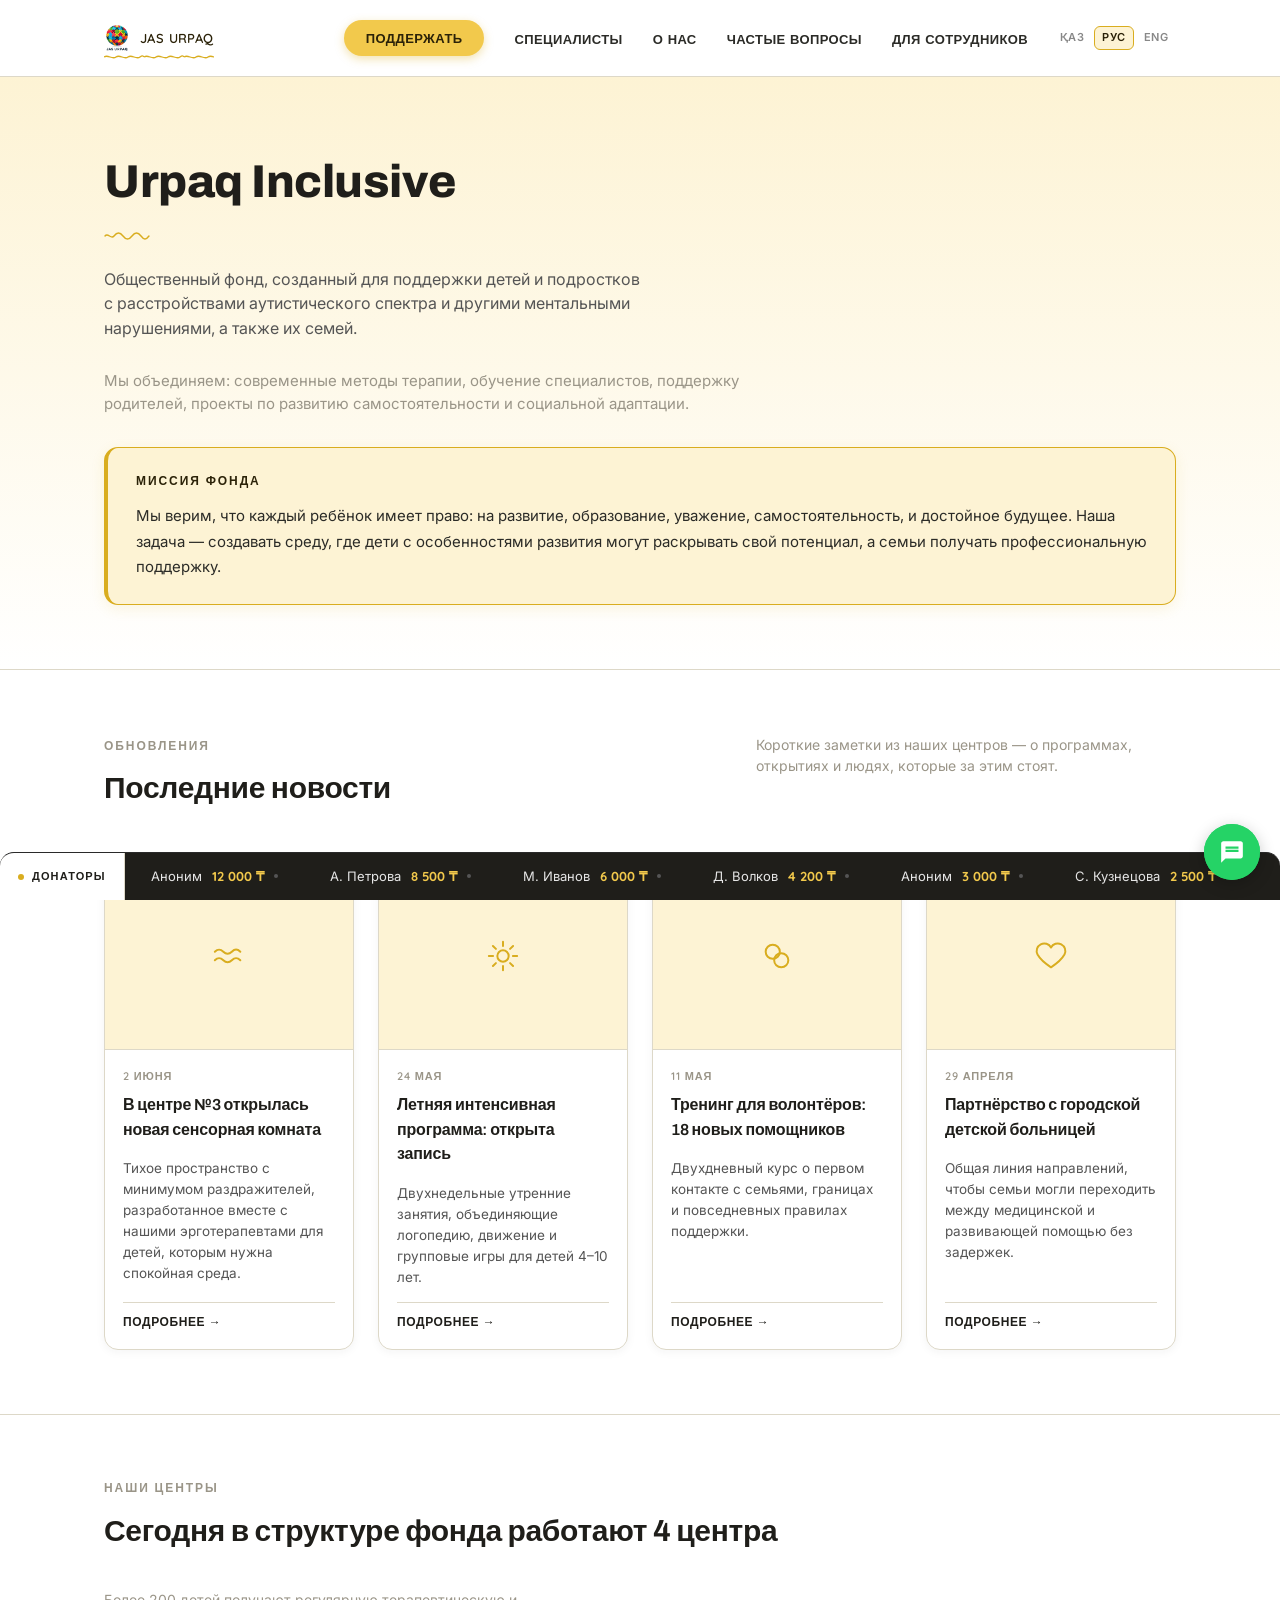
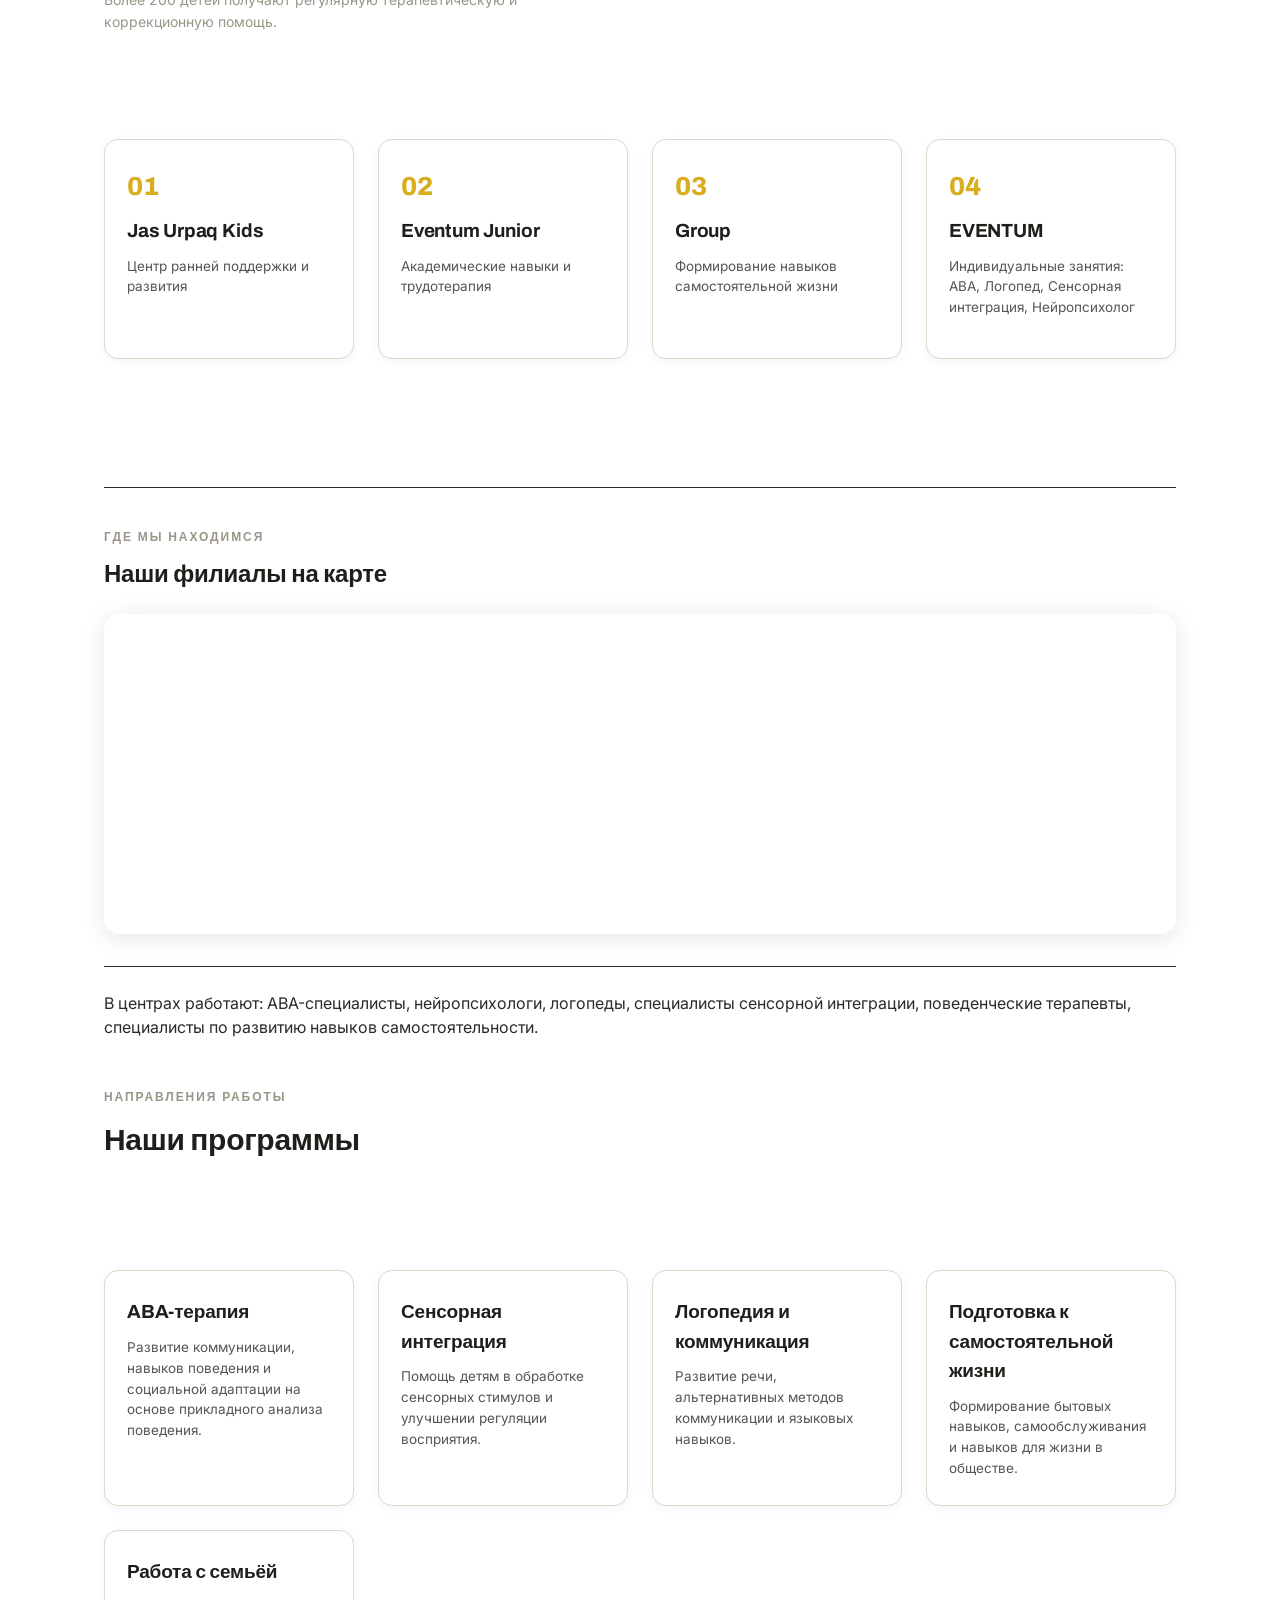
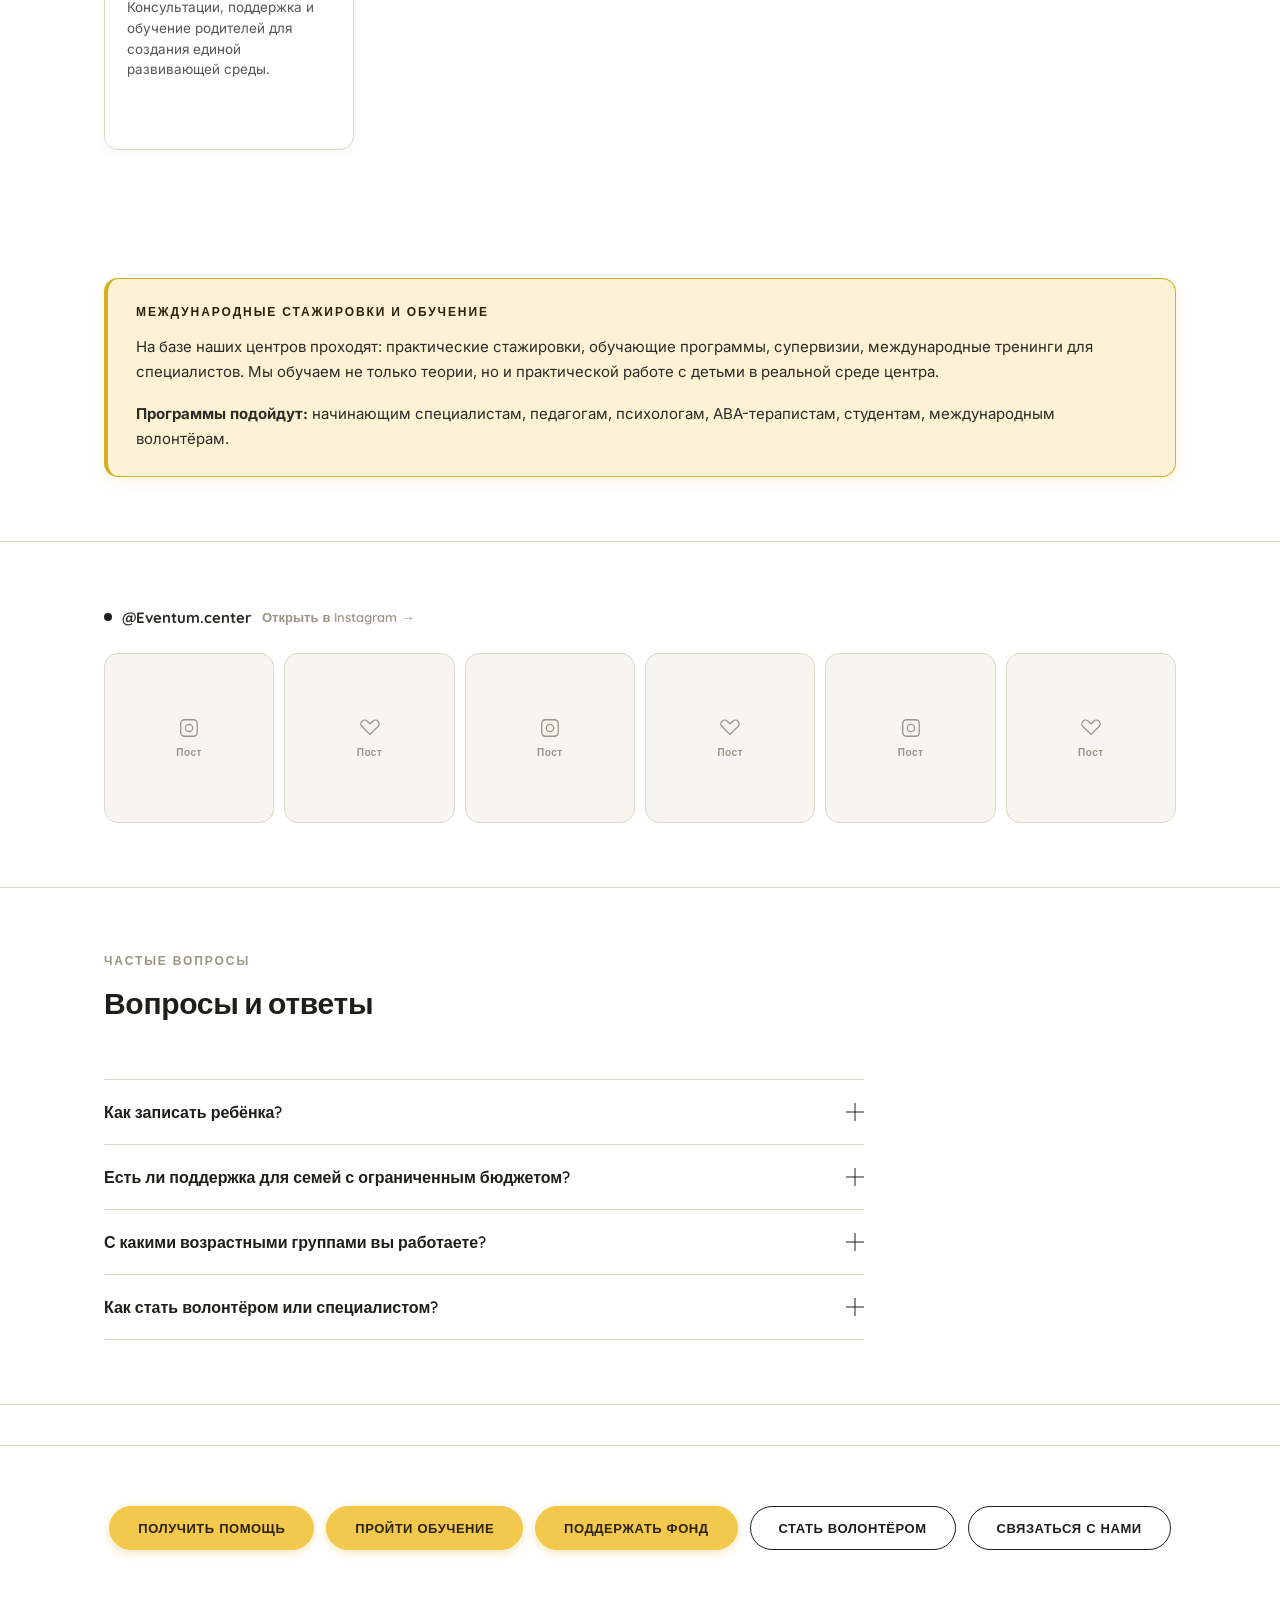
==== index.html @ abca11f2 "Added entering in employee part" ====
<!DOCTYPE html>
<html lang="ru">
<head>
    <meta charset="UTF-8">
    <meta name="viewport" content="width=device-width, initial-scale=1.0, viewport-fit=cover">
    <title>Центр «Jas Urpaq» — развитие и поддержка детей</title>
    <link rel="stylesheet" href="index.css">
    <style>
        /* ── КАРТА ФИЛИАЛОВ ── */
        .map-section {
            margin-top: 3rem;
            padding-top: 2.5rem;
            border-top: 1px solid currentColor;
        }
        .map-section-head {
            margin-bottom: 1.25rem;
        }
        .map-section-head h2 {
            margin-top: .25rem;
            margin-bottom: 0;
        }
        .map-wrapper {
            border-radius: 16px;
            overflow: hidden;
            box-shadow: 0 4px 24px rgba(0,0,0,.10);
            min-height: 320px;
            /* Карта сама занимает 100% ширины, задаём только контейнер */
        }
        .map-wrapper > script + * ,
        .map-wrapper iframe,
        .map-wrapper > div {
            display: block;
            width: 100% !important;
            border-radius: 16px;
        }
        @media (max-width: 600px) {
            .map-wrapper { border-radius: 10px; min-height: 260px; }
        }

        /* ── ПЛАВАЮЩАЯ КНОПКА СВЯЗИ (FAB) ── */
        .fab-wrap {
            position: fixed;
            right: 20px;
            bottom: calc(20px + env(safe-area-inset-bottom, 0px));
            z-index: 9999;
            display: flex;
            flex-direction: column;
            align-items: flex-end;
            gap: 10px;
        }
        @keyframes drop-bounce-in {
            0%   { transform: translateY(-110vh) scaleY(1.18) scaleX(0.88); animation-timing-function: cubic-bezier(.55,0,.7,.45); }
            50%  { transform: translateY(0)      scaleY(0.60) scaleX(1.40); animation-timing-function: cubic-bezier(.2,0,.4,1); }
            65%  { transform: translateY(-18%)   scaleY(1.12) scaleX(0.93); animation-timing-function: cubic-bezier(.55,0,.7,.45); }
            80%  { transform: translateY(0)      scaleY(0.90) scaleX(1.06); animation-timing-function: cubic-bezier(.2,0,.4,1); }
            90%  { transform: translateY(-6%)    scaleY(1.04) scaleX(0.98); animation-timing-function: cubic-bezier(.4,0,.6,1); }
            97%  { transform: translateY(0)      scaleY(0.98) scaleX(1.01); }
            100% { transform: translateY(0)      scaleY(1)    scaleX(1); }
        }
        @keyframes fab-idle {
            0%   { transform: scale(1) rotate(0deg); }
            70%  { transform: scale(1) rotate(0deg); }
            75%  { transform: scale(1.13) rotate(-8deg); }
            80%  { transform: scale(1.13) rotate(8deg); }
            85%  { transform: scale(1.13) rotate(-5deg); }
            90%  { transform: scale(1.13) rotate(5deg); }
            95%  { transform: scale(1.06) rotate(0deg); }
            100% { transform: scale(1) rotate(0deg); }
        }
        @keyframes fab-ping {
            0%   { transform: scale(1); opacity: .5; }
            100% { transform: scale(2.2); opacity: 0; }
        }
        .fab-main {
            position: relative;
            width: 56px;
            height: 56px;
            border-radius: 50%;
            background: #25D366;
            color: #fff;
            border: none;
            cursor: pointer;
            display: flex;
            align-items: center;
            justify-content: center;
            box-shadow: 0 4px 16px rgba(0,0,0,.22);
            transition: background .2s;
            flex-shrink: 0;
            transform-origin: bottom center;
            animation: drop-bounce-in 0.75s cubic-bezier(.55,0,.7,.45) both,
                       fab-idle 4s ease-in-out 7s infinite;
        }
        .fab-ping {
            position: absolute;
            inset: 0;
            border-radius: 50%;
            background: #25D366;
            animation: fab-ping 2s ease-out 3s infinite;
            pointer-events: none;
            z-index: -1;
        }
        .fab-wrap.is-open .fab-ping { animation: none; opacity: 0; }
        .fab-wrap.is-open .fab-main { animation: none; background: #555; }
        .fab-main:hover { background: #1ebe5b; animation: none; transform: scale(1.07); }
        .fab-main:active { transform: scale(.95); }
        .fab-main svg { width: 26px; height: 26px; transition: opacity .15s, transform .15s; }
        .fab-icon-close { display: none; }
        .fab-wrap.is-open .fab-icon-chat  { display: none; }
        .fab-wrap.is-open .fab-icon-close { display: block; }

        .fab-menu {
            display: flex;
            flex-direction: column;
            align-items: flex-end;
            gap: 8px;
            opacity: 0;
            pointer-events: none;
            transform: translateY(12px);
            transition: opacity .2s, transform .2s;
        }
        .fab-wrap.is-open .fab-menu {
            opacity: 1;
            pointer-events: auto;
            transform: translateY(0);
        }
        .fab-option {
            display: flex;
            align-items: center;
            gap: 10px;
            padding: 0 16px 0 12px;
            height: 44px;
            border-radius: 22px;
            text-decoration: none;
            font-size: .875rem;
            font-weight: 600;
            color: #fff;
            box-shadow: 0 3px 12px rgba(0,0,0,.18);
            transition: opacity .15s, transform .15s;
            white-space: nowrap;
        }
        .fab-option:hover { opacity: .9; transform: scale(1.04); }
        .fab-option svg { width: 20px; height: 20px; flex-shrink: 0; }
        .fab-whatsapp { background: #25D366; }
        .fab-call     { background: #3a7bd5; }

        @media (max-width: 400px) {
            .fab-wrap { right: 14px; }
            .fab-option span { display: none; }
            .fab-option { padding: 0 12px; border-radius: 50%; width: 44px; justify-content: center; }
        }
    </style>
</head>
<body>
    <header class="header">
        <nav class="wrap">
            <a href="./index.html" class="brand"><img class="brand-logo" src="./logo.jpg" alt="Логотип фонда Jas Urpaq" width="26" height="26">Jas Urpaq</a>
            <div class="lang-switch"></div>
            <button class="burger-btn" id="burger-btn" aria-label="Меню" aria-expanded="false" aria-controls="nav-mobile">
                <span></span>
                <span></span>
                <span></span>
            </button>
            <ul>
                <li><button class="nav-link btn-donate" onclick="Donate()" data-i18n="nav_support">Поддержать</button></li>
                <li><a href="./specialists.html" data-i18n="nav_specialists">Специалисты</a></li>
                <li><a href="./about_us.html" data-i18n="nav_about">О нас</a></li>
                <li><a href="#faq" data-i18n="nav_faq" data-scroll-target="faq">Вопросы</a></li>
                <li><a href="employee_part/enter.html" data-i18n="nav_employees">Для сотрудников</a></li>
            </ul>
        </nav>
    </header>
    <nav class="nav-mobile" id="nav-mobile" aria-label="Мобильное меню">
        <ul>
            <li><a href="./specialists.html" data-i18n="nav_specialists">Специалисты</a></li>
            <li><a href="./about_us.html" data-i18n="nav_about">О нас</a></li>
            <li><a class="nav-mobile-soft" href="#faq" data-i18n="nav_faq" data-scroll-target="faq">Вопросы</a></li>
            <li><a href="employee_part/enter.html" data-i18n="nav_employees">Для сотрудников</a></li>
        </ul>
        <div class="mobile-donate-wrap">
            <button class="btn-donate-mobile" onclick="Donate()" data-i18n="nav_support">Поддержать фонд</button>
        </div>
    </nav>

    <main class="main">

        <section class="hero">
            <div class="wrap">
                <h1>Urpaq Inclusive</h1>
                <svg class="squiggle" viewBox="0 0 56 10" fill="none" xmlns="http://www.w3.org/2000/svg"><path d="M1 5c3-4 6 4 9 0s6-4 9 0 6 4 9 0 6-4 9 0 5 4 8 0" stroke="currentColor" stroke-width="1.4" stroke-linecap="round"/></svg>
                <p class="lead" data-i18n="hero_lead">Общественный фонд, созданный для поддержки детей и подростков с расстройствами аутистического спектра и другими ментальными нарушениями, а также их семей.</p>
                <p class="hero-sub" data-i18n="hero_sub">Мы объединяем: современные методы терапии, обучение специалистов, поддержку родителей, проекты по развитию самостоятельности и социальной адаптации.</p>
                <div class="mission-block">
                    <span class="eyebrow" data-i18n="mission_eyebrow">Миссия фонда</span>
                    <p data-i18n="mission_text">Мы верим, что каждый ребёнок имеет право: на развитие, образование, уважение, самостоятельность, и достойное будущее. Наша задача — создавать среду, где дети с особенностями развития могут раскрывать свой потенциал, а семьи получать профессиональную поддержку.</p>
                </div>
            </div>
        </section>

        <section class="section">
            <div class="wrap">
                <div class="section-head">
                    <div>
                        <span class="eyebrow" data-i18n="news_eyebrow">Обновления</span>
                        <h2 data-i18n="news_title">Последние новости</h2>
                    </div>
                    <p class="section-sub" data-i18n="news_sub">Короткие заметки из наших центров — о программах, открытиях и людях, которые за этим стоят.</p>
                </div>

                <div class="gallery gallery-grid">
                    <article class="news-card">
                        <div class="news-thumb"><svg viewBox="0 0 24 24" xmlns="http://www.w3.org/2000/svg"><path d="M2 9c2-2 4-2 6 0s4 2 6 0 4-2 6 0"/><path d="M2 15c2-2 4-2 6 0s4 2 6 0 4-2 6 0"/></svg></div>
                        <div class="news-body">
                            <span class="news-date" data-i18n="news1_date">2 июня</span>
                            <h3 data-i18n="news1_title">В центре №3 открылась новая сенсорная комната</h3>
                            <p data-i18n="news1_text">Тихое пространство с минимумом раздражителей, разработанное вместе с нашими эрготерапевтами для детей, которым нужна спокойная среда.</p>
                            <a class="news-link" href="#" data-i18n="news1_link">Подробнее →</a>
                        </div>
                    </article>

                    <article class="news-card">
                        <div class="news-thumb"><svg viewBox="0 0 24 24" xmlns="http://www.w3.org/2000/svg"><circle cx="12" cy="12" r="4"/><path d="M12 2v3M12 19v3M2 12h3M19 12h3M4.9 4.9l2.1 2.1M17 17l2.1 2.1M4.9 19.1L7 17M17 7l2.1-2.1"/></svg></div>
                        <div class="news-body">
                            <span class="news-date" data-i18n="news2_date">24 мая</span>
                            <h3 data-i18n="news2_title">Летняя интенсивная программа: открыта запись</h3>
                            <p data-i18n="news2_text">Двухнедельные утренние занятия, объединяющие логопедию, движение и групповые игры для детей 4–10 лет.</p>
                            <a class="news-link" href="#" data-i18n="news2_link">Подробнее →</a>
                        </div>
                    </article>

                    <article class="news-card">
                        <div class="news-thumb"><svg viewBox="0 0 24 24" xmlns="http://www.w3.org/2000/svg"><circle cx="9" cy="9" r="5"/><circle cx="15" cy="15" r="5"/></svg></div>
                        <div class="news-body">
                            <span class="news-date" data-i18n="news3_date">11 мая</span>
                            <h3 data-i18n="news3_title">Тренинг для волонтёров: 18 новых помощников</h3>
                            <p data-i18n="news3_text">Двухдневный курс о первом контакте с семьями, границах и повседневных правилах поддержки.</p>
                            <a class="news-link" href="#" data-i18n="news3_link">Подробнее →</a>
                        </div>
                    </article>

                    <article class="news-card">
                        <div class="news-thumb"><svg viewBox="0 0 24 24" xmlns="http://www.w3.org/2000/svg"><path d="M12 20s-7-4.5-9.5-9A5 5 0 0 1 12 6a5 5 0 0 1 9.5 5c-2.5 4.5-9.5 9-9.5 9z"/></svg></div>
                        <div class="news-body">
                            <span class="news-date" data-i18n="news4_date">29 апреля</span>
                            <h3 data-i18n="news4_title">Партнёрство с городской детской больницей</h3>
                            <p data-i18n="news4_text">Общая линия направлений, чтобы семьи могли переходить между медицинской и развивающей помощью без задержек.</p>
                            <a class="news-link" href="#" data-i18n="news4_link">Подробнее →</a>
                        </div>
                    </article>
                </div>
            </div>
        </section>

        <section class="section">
            <div class="wrap">
                <div class="section-head">
                    <div>
                        <span class="eyebrow" data-i18n="centres_eyebrow">Наши центры</span>
                        <h2 data-i18n="centres_title">Сегодня в структуре фонда работают 4 центра</h2>
                    </div>
                    <p class="section-sub" data-i18n="centres_sub">Более 200 детей получают регулярную терапевтическую и коррекционную помощь.</p>
                </div>

                <div class="groups-grid">
                    <article class="group-card">
                        <span class="eyebrow group-num">01</span>
                        <h3 data-i18n="c1_name">Jas Urpaq Kids</h3>
                        <p data-i18n="c1_desc">Центр ранней поддержки и развития</p>
                    </article>
                    <article class="group-card">
                        <span class="eyebrow group-num">02</span>
                        <h3 data-i18n="c2_name">Eventum Junior</h3>
                        <p data-i18n="c2_desc">Академические навыки и трудотерапия</p>
                    </article>
                    <article class="group-card">
                        <span class="eyebrow group-num">03</span>
                        <h3 data-i18n="c3_name">Group</h3>
                        <p data-i18n="c3_desc">Формирование навыков самостоятельной жизни</p>
                    </article>
                    <article class="group-card">
                        <span class="eyebrow group-num">04</span>
                        <h3 data-i18n="c4_name">EVENTUM</h3>
                        <p data-i18n="c4_desc">Индивидуальные занятия: АВА, Логопед, Сенсорная интеграция, Нейропсихолог</p>
                    </article>
                </div>

                <!-- КАРТА ФИЛИАЛОВ -->
                <div class="map-section">
                    <div class="map-section-head">
                        <span class="eyebrow" data-i18n="map_eyebrow">Где мы находимся</span>
                        <h2 data-i18n="map_title">Наши филиалы на карте</h2>
                    </div>
                    <div class="map-wrapper">
                        <script type="text/javascript" charset="utf-8" async src="https://api-maps.yandex.ru/services/constructor/1.0/js/?um=constructor%3A99e59f7ac544d07eee7694601a9f00a2c940a2b21b51f2d0929a64c4ccd80f75&amp;width=100%25&amp;height=512&amp;lang=ru_RU&amp;scroll=true"></script>
                    </div>
                </div>

                <p style="margin-top:2rem;border-top:1px solid currentColor;padding-top:1.5rem;" data-i18n="staff_text">В центрах работают: ABA-специалисты, нейропсихологи, логопеды, специалисты сенсорной интеграции, поведенческие терапевты, специалисты по развитию навыков самостоятельности.</p>

                <div class="section-head" style="margin-top:3rem;">
                    <div>
                        <span class="eyebrow" data-i18n="prog_eyebrow">Направления работы</span>
                        <h2 data-i18n="prog_title">Наши программы</h2>
                    </div>
                </div>

                <div class="groups-grid" style="grid-template-columns:repeat(auto-fill,minmax(200px,1fr));">
                    <article class="group-card">
                        <h3 data-i18n="p1_name">ABA-терапия</h3>
                        <p data-i18n="p1_desc">Развитие коммуникации, навыков поведения и социальной адаптации на основе прикладного анализа поведения.</p>
                    </article>
                    <article class="group-card">
                        <h3 data-i18n="p2_name">Сенсорная интеграция</h3>
                        <p data-i18n="p2_desc">Помощь детям в обработке сенсорных стимулов и улучшении регуляции восприятия.</p>
                    </article>
                    <article class="group-card">
                        <h3 data-i18n="p3_name">Логопедия и коммуникация</h3>
                        <p data-i18n="p3_desc">Развитие речи, альтернативных методов коммуникации и языковых навыков.</p>
                    </article>
                    <article class="group-card">
                        <h3 data-i18n="p4_name">Подготовка к самостоятельной жизни</h3>
                        <p data-i18n="p4_desc">Формирование бытовых навыков, самообслуживания и навыков для жизни в обществе.</p>
                    </article>
                    <article class="group-card">
                        <h3 data-i18n="p5_name">Работа с семьёй</h3>
                        <p data-i18n="p5_desc">Консультации, поддержка и обучение родителей для создания единой развивающей среды.</p>
                    </article>
                </div>

                <div class="mission-block" style="margin-top:3rem;">
                    <span class="eyebrow" data-i18n="intern_eyebrow">Международные стажировки и обучение</span>
                    <p data-i18n="intern_text">На базе наших центров проходят: практические стажировки, обучающие программы, супервизии, международные тренинги для специалистов. Мы обучаем не только теории, но и практической работе с детьми в реальной среде центра.</p>
                    <p style="margin-top:1rem;"><strong data-i18n="intern_who_label">Программы подойдут:</strong> <span data-i18n="intern_who_list">начинающим специалистам, педагогам, психологам, ABA-терапистам, студентам, международным волонтёрам.</span></p>
                </div>
            </div>
        </section>

        <section class="instagram-feed-wrap">
            <div class="wrap">
                <div class="instagram-handle">
                    <span class="dot"></span>
                    <strong>@Eventum.center</strong>
                    <a href="#" target="_blank" rel="noopener" data-i18n="insta_open">Открыть в Instagram →</a>
                </div>

                <div class="instagram-feed">
                    <div class="insta-post">
                        <svg viewBox="0 0 24 24"><rect x="3" y="3" width="18" height="18" rx="4"/><circle cx="12" cy="12" r="4"/></svg>
                        <span data-i18n="insta_post">Пост</span>
                    </div>
                    <div class="insta-post">
                        <svg viewBox="0 0 24 24"><path d="M20.8 4.6c-1.6-1.6-4.2-1.6-5.8 0L12 7.6 9 4.6c-1.6-1.6-4.2-1.6-5.8 0-1.6 1.6-1.6 4.2 0 5.8L12 19l8.8-8.6c1.6-1.6 1.6-4.2 0-5.8z"/></svg>
                        <span data-i18n="insta_post">Пост</span>
                    </div>
                    <div class="insta-post">
                        <svg viewBox="0 0 24 24"><rect x="3" y="3" width="18" height="18" rx="4"/><circle cx="12" cy="12" r="4"/></svg>
                        <span data-i18n="insta_post">Пост</span>
                    </div>
                    <div class="insta-post">
                        <svg viewBox="0 0 24 24"><path d="M20.8 4.6c-1.6-1.6-4.2-1.6-5.8 0L12 7.6 9 4.6c-1.6-1.6-4.2-1.6-5.8 0-1.6 1.6-1.6 4.2 0 5.8L12 19l8.8-8.6c1.6-1.6 1.6-4.2 0-5.8z"/></svg>
                        <span data-i18n="insta_post">Пост</span>
                    </div>
                    <div class="insta-post">
                        <svg viewBox="0 0 24 24"><rect x="3" y="3" width="18" height="18" rx="4"/><circle cx="12" cy="12" r="4"/></svg>
                        <span data-i18n="insta_post">Пост</span>
                    </div>
                    <div class="insta-post">
                        <svg viewBox="0 0 24 24"><path d="M20.8 4.6c-1.6-1.6-4.2-1.6-5.8 0L12 7.6 9 4.6c-1.6-1.6-4.2-1.6-5.8 0-1.6 1.6-1.6 4.2 0 5.8L12 19l8.8-8.6c1.6-1.6 1.6-4.2 0-5.8z"/></svg>
                        <span data-i18n="insta_post">Пост</span>
                    </div>
                </div>
            </div>
        </section>

        <section id="faq" class="faq-section">
            <div class="wrap">
                <div class="section-head">
                    <div>
                        <span class="eyebrow" data-i18n="faq_eyebrow">Частые вопросы</span>
                        <h2 data-i18n="faq_title">Вопросы и ответы</h2>
                    </div>
                </div>

                <div class="faq-list">
                    <div class="faq-item">
                        <button class="faq-question" aria-expanded="false">
                            <span data-i18n="faq1_q">Как записать ребёнка?</span>
                            <span class="icon"></span>
                        </button>
                        <div class="faq-answer">
                            <div class="faq-answer-inner" data-i18n="faq1_a">
                                Позвоните или приходите в любой из 4 центров на короткую вводную встречу. Специалист поговорит с вами о ребёнке и предложит первую программу — диагноз или направление врача для этого не требуются.
                            </div>
                        </div>
                    </div>

                    <div class="faq-item">
                        <button class="faq-question" aria-expanded="false">
                            <span data-i18n="faq2_q">Есть ли поддержка для семей с ограниченным бюджетом?</span>
                            <span class="icon"></span>
                        </button>
                        <div class="faq-answer">
                            <div class="faq-answer-inner" data-i18n="faq2_a">
                                Да. Часть каждого пожертвования направляется в фонд стипендий, который полностью или частично покрывает занятия для нуждающихся семей. Уточните условия у координатора центра.
                            </div>
                        </div>
                    </div>

                    <div class="faq-item">
                        <button class="faq-question" aria-expanded="false">
                            <span data-i18n="faq3_q">С какими возрастными группами вы работаете?</span>
                            <span class="icon"></span>
                        </button>
                        <div class="faq-answer">
                            <div class="faq-answer-inner" data-i18n="faq3_a">
                                Наши программы разделены на четыре группы — Kids, Junior, Jas Urpaq Group и Eventum — от раннего детства до подросткового возраста, плюс выездные мероприятия для всех возрастов. Подробнее — на странице «О нас».
                            </div>
                        </div>
                    </div>

                    <div class="faq-item">
                        <button class="faq-question" aria-expanded="false">
                            <span data-i18n="faq4_q">Как стать волонтёром или специалистом?</span>
                            <span class="icon"></span>
                        </button>
                        <div class="faq-answer">
                            <div class="faq-answer-inner" data-i18n="faq4_a">
                                Мы регулярно набираем волонтёров и круглый год ищем лицензированных специалистов. Обратитесь в любой центр, а действующие сотрудники могут войти на странице «Для сотрудников».
                            </div>
                        </div>
                    </div>
                </div>
            </div>
        </section>

    </main>

    <footer class="footer">
        <div class="wrap" style="display:flex;flex-wrap:wrap;gap:.75rem;justify-content:center;padding-block:2rem;">
            <button class="btn btn-solid" onclick="openPopup('popup-help')" data-i18n="footer_help">Получить помощь</button>
            <button class="btn btn-solid" onclick="openPopup('popup-training')" data-i18n="footer_training">Пройти обучение</button>
            <button class="btn btn-solid" onclick="Donate()" data-i18n="footer_donate">Поддержать фонд</button>
            <button class="btn" onclick="alert(t('volunteer_alert'))" data-i18n="footer_volunteer">Стать волонтёром</button>
            <button class="btn" onclick="alert(t('contact_alert'))" data-i18n="footer_contact">Связаться с нами</button>
        </div>
    </footer>

    <!-- Модал доната -->
    <div id="popup" class="modal">
        <div class="modal-overlay" onclick="closeDonate()"></div>
        <div class="modal-panel">
            <button class="modal-close" onclick="closeDonate()" aria-label="Закрыть">×</button>
            <h2 data-i18n="modal_donate_title">Поддержать центр «Jas Urpaq»</h2>
            <p class="modal-sub" data-i18n="modal_donate_sub">Выберите, на что пойдёт ваше пожертвование, и укажите данные карты ниже.</p>

            <span class="modal-section-label" data-i18n="modal_donate_want">Я хочу поддержать</span>
            <div class="reason-list">
                <label class="reason-option">
                    <input type="radio" name="reason" value="general" checked>
                    <span data-i18n="donate_r_general">Общий фонд</span>
                </label>
                <label class="reason-option">
                    <input type="radio" name="reason" value="sensory">
                    <span data-i18n="donate_r_sensory">Оборудование сенсорной комнаты</span>
                </label>
                <label class="reason-option">
                    <input type="radio" name="reason" value="scholarship">
                    <span data-i18n="donate_r_scholar">Стипендия для нуждающихся семей</span>
                </label>
                <label class="reason-option">
                    <input type="radio" name="reason" value="training">
                    <span data-i18n="donate_r_training">Программа обучения специалистов</span>
                </label>
            </div>

            <span class="modal-section-label" data-i18n="modal_pay_label">Данные платежа</span>
            <form class="card-form" id="donate-form" onsubmit="submitDonation(event)">
                <div class="field">
                    <label for="card-number" data-i18n="card_number_lbl">Номер карты</label>
                    <input type="text" id="card-number" inputmode="numeric" placeholder="0000 0000 0000 0000" maxlength="19" required>
                </div>
                <div class="field-row">
                    <div class="field">
                        <label for="card-expiry" data-i18n="card_expiry_lbl">Срок действия (MM/YY)</label>
                        <input type="text" id="card-expiry" placeholder="MM/YY" maxlength="5" required>
                    </div>
                    <div class="field">
                        <label for="card-cvv" data-i18n="card_cvv_lbl">CVV</label>
                        <input type="text" id="card-cvv" inputmode="numeric" placeholder="•••" maxlength="3" required>
                    </div>
                </div>
                <div class="field">
                    <label for="card-name" data-i18n="card_name_lbl">Имя держателя карты</label>
                    <input type="text" id="card-name" data-i18n-ph="card_name_ph" placeholder="Как указано на карте" required>
                </div>
                <button type="submit" class="btn btn-solid btn-block" data-i18n="donate_btn">Подтвердить пожертвование</button>
            </form>
            <p class="modal-fineprint" data-i18n="modal_fineprint">Это демо-форма — реальный платёж не выполняется.</p>
        </div>
    </div>

    <!-- Модал помощи -->
    <div id="popup-help" class="modal">
        <div class="modal-overlay" onclick="closePopup('popup-help')"></div>
        <div class="modal-panel">
            <button class="modal-close" onclick="closePopup('popup-help')" aria-label="Закрыть">×</button>
            <h2 data-i18n="modal_help_title">Получить помощь</h2>
            <p class="modal-sub" data-i18n="modal_help_sub">Оставьте контакты — мы свяжемся с вами в ближайшее время.</p>
            <form class="card-form" onsubmit="event.preventDefault();closePopup('popup-help');alert(t('sent_alert'));">
                <div class="field">
                    <label for="help-name" data-i18n="field_name_lbl">Имя</label>
                    <input type="text" id="help-name" data-i18n-ph="field_name_ph" placeholder="Ваше имя" required>
                </div>
                <div class="field">
                    <label for="help-phone" data-i18n="field_phone_lbl">Телефон</label>
                    <input type="tel" id="help-phone" placeholder="+7 (___) ___-__-__" required>
                </div>
                <button type="submit" class="btn btn-solid btn-block" data-i18n="send_btn">Отправить заявку</button>
            </form>
        </div>
    </div>

    <!-- Модал обучения -->
    <div id="popup-training" class="modal">
        <div class="modal-overlay" onclick="closePopup('popup-training')"></div>
        <div class="modal-panel">
            <button class="modal-close" onclick="closePopup('popup-training')" aria-label="Закрыть">×</button>
            <h2 data-i18n="modal_train_title">Пройти обучение</h2>
            <p class="modal-sub" data-i18n="modal_train_sub">Заполните форму — мы подберём подходящую программу.</p>
            <form class="card-form" onsubmit="event.preventDefault();closePopup('popup-training');alert(t('train_alert'));">
                <div class="field">
                    <label for="train-name" data-i18n="field_name_lbl">Имя</label>
                    <input type="text" id="train-name" data-i18n-ph="field_name_ph" placeholder="Ваше имя" required>
                </div>
                <div class="field">
                    <label for="train-email" data-i18n="field_email_lbl">Email</label>
                    <input type="email" id="train-email" data-i18n-ph="field_email_ph" placeholder="example@mail.com" required>
                </div>
                <div class="field">
                    <label for="train-spec" data-i18n="field_spec_lbl">Специализация</label>
                    <input type="text" id="train-spec" data-i18n-ph="field_spec_ph" placeholder="Педагог, психолог, ABA-терапист…" required>
                </div>
                <button type="submit" class="btn btn-solid btn-block" data-i18n="train_btn">Отправить заявку</button>
            </form>
        </div>
    </div>

    <div class="donor-ticker" id="donor-ticker" role="marquee" aria-label="Список донаторов">
        <div class="ticker-label">
            <span class="pulse-dot"></span>
            <span class="label-text" data-i18n="donors_label">Донаторы</span>
        </div>
        <div class="ticker-viewport">
            <div class="ticker-track" id="ticker-track">
                <span class="ticker-item"><span class="ticker-name">Загрузка…</span></span>
            </div>
        </div>
    </div>

    <!-- ПЛАВАЮЩАЯ КНОПКА СВЯЗИ -->
    <div class="fab-wrap" id="fab-wrap">
        <div class="fab-menu" id="fab-menu" aria-label="Меню связи">
            <a class="fab-option fab-call" href="tel:+77767504466" aria-label="Позвонить нам">
                <svg viewBox="0 0 24 24" fill="none" xmlns="http://www.w3.org/2000/svg"><path d="M6.6 10.8c1.4 2.8 3.8 5.1 6.6 6.6l2.2-2.2c.3-.3.7-.4 1-.2 1.1.4 2.3.6 3.6.6.6 0 1 .4 1 1V20c0 .6-.4 1-1 1C9.6 21 3 14.4 3 6.5c0-.6.4-1 1-1H8c.6 0 1 .4 1 1 0 1.3.2 2.5.6 3.6.1.3 0 .7-.2 1L6.6 10.8z" fill="currentColor"/></svg>
                <span data-i18n="fab_call">Позвонить</span>
            </a>
            <a class="fab-option fab-whatsapp" href="https://wa.me/77767504466?text=Здравствуйте!%20Хочу%20узнать%20подробнее%20о%20центре." target="_blank" rel="noopener" aria-label="Написать в WhatsApp">
                <svg viewBox="0 0 24 24" fill="none" xmlns="http://www.w3.org/2000/svg"><path d="M12 2C6.48 2 2 6.48 2 12c0 1.85.5 3.58 1.37 5.07L2 22l5.09-1.34A9.94 9.94 0 0 0 12 22c5.52 0 10-4.48 10-10S17.52 2 12 2zm5.01 13.68c-.21.59-1.22 1.13-1.68 1.19-.46.06-.89.22-3.01-.63-2.56-1.01-4.2-3.6-4.33-3.77-.13-.17-1.05-1.4-1.05-2.67s.66-1.9.9-2.16c.24-.26.52-.33.69-.33h.5c.16 0 .38-.06.59.45.22.52.74 1.8.81 1.93.07.13.11.28.02.45-.09.17-.13.28-.26.43-.13.15-.27.33-.39.45-.13.12-.26.26-.11.5.15.24.66 1.09 1.42 1.77.97.87 1.79 1.14 2.03 1.27.24.13.38.11.52-.07.14-.18.6-.7.76-.94.16-.24.32-.2.54-.12.22.08 1.4.66 1.64.78.24.12.4.18.46.28.06.1.06.58-.15 1.18z" fill="currentColor"/></svg>
                <span data-i18n="fab_whatsapp">WhatsApp</span>
            </a>
        </div>
        <button class="fab-main" id="fab-main" aria-label="Связаться с нами" aria-expanded="false">
            <div class="fab-ping" aria-hidden="true"></div>
            <svg class="fab-icon-chat" viewBox="0 0 24 24" fill="none" xmlns="http://www.w3.org/2000/svg"><path d="M20 2H4c-1.1 0-2 .9-2 2v18l4-4h14c1.1 0 2-.9 2-2V4c0-1.1-.9-2-2-2zm-2 10H6v-2h12v2zm0-3H6V7h12v2z" fill="currentColor"/></svg>
            <svg class="fab-icon-close" viewBox="0 0 24 24" fill="none" xmlns="http://www.w3.org/2000/svg"><path d="M19 6.41L17.59 5 12 10.59 6.41 5 5 6.41 10.59 12 5 17.59 6.41 19 12 13.41 17.59 19 19 17.59 13.41 12z" fill="currentColor"/></svg>
        </button>
    </div>

    <script src="lang.js"></script>

    <script>
        /* МОДАЛЬНОЕ ОКНО ДОНАТА */
        function Donate() {
            document.getElementById('popup').classList.add('is-open');
            document.body.style.overflow = 'hidden';
        }
        function closeDonate() {
            document.getElementById('popup').classList.remove('is-open');
            document.body.style.overflow = '';
        }
        function openPopup(id) {
            document.getElementById(id).classList.add('is-open');
            document.body.style.overflow = 'hidden';
        }
        function closePopup(id) {
            document.getElementById(id).classList.remove('is-open');
            document.body.style.overflow = '';
        }
        document.addEventListener('keydown', function(e) {
            if (e.key === 'Escape') {
                closeDonate();
                ['popup-help', 'popup-training'].forEach(closePopup);
            }
        });
        function submitDonation(event) {
            event.preventDefault();
            closeDonate();
            document.getElementById('donate-form').reset();
            alert(t('donate_alert'));
        }

        /* автоформатирование карты */
        document.getElementById('card-number').addEventListener('input', function(e) {
            let v = e.target.value.replace(/\D/g, '').slice(0, 16);
            e.target.value = v.replace(/(.{4})/g, '$1 ').trim();
        });
        document.getElementById('card-expiry').addEventListener('input', function(e) {
            let v = e.target.value.replace(/\D/g, '').slice(0, 4);
            if (v.length > 2) v = v.slice(0, 2) + '/' + v.slice(2);
            e.target.value = v;
        });
        document.getElementById('card-cvv').addEventListener('input', function(e) {
            e.target.value = e.target.value.replace(/\D/g, '').slice(0, 3);
        });

        /* FAQ-АККОРДЕОН */
        document.querySelectorAll('.faq-question').forEach(function(btn) {
            btn.addEventListener('click', function() {
                const answer = btn.nextElementSibling;
                const isOpen = btn.getAttribute('aria-expanded') === 'true';
                if (isOpen) {
                    answer.style.maxHeight = null;
                    btn.setAttribute('aria-expanded', 'false');
                } else {
                    answer.style.maxHeight = answer.scrollHeight + 'px';
                    btn.setAttribute('aria-expanded', 'true');
                }
            });
        });

        /* БЕГУЩАЯ СТРОКА */
        const DEFAULT_DONATERS = [
            { name: 'Аноним', amount: 12000 },
            { name: 'А. Петрова', amount: 8500 },
            { name: 'М. Иванов', amount: 6000 },
            { name: 'Д. Волков', amount: 4200 },
            { name: 'Аноним', amount: 3000 },
            { name: 'С. Кузнецова', amount: 2500 }
        ];
        function formatAmount(n) {
            return Number(n).toLocaleString('ru-RU') + ' ₸';
        }
        function renderTicker(list) {
            const track = document.getElementById('ticker-track');
            const itemHtml = list.map(function(d) {
                return '<span class="ticker-item">' +
                    '<span class="ticker-name">' + (d.name || 'Аноним') + '</span>' +
                    '<span class="ticker-amount">' + formatAmount(d.amount || 0) + '</span>' +
                    '<span class="sep"></span>' +
                    '</span>';
            }).join('');
            track.innerHTML = itemHtml + itemHtml;
            requestAnimationFrame(function() {
                const setWidth = track.scrollWidth / 2;
                const pxPerSecond = 55;
                const duration = Math.max(setWidth / pxPerSecond, 10);
                track.style.animationDuration = duration + 's';
            });
        }
        fetch('http://localhost:8000/donaters')
            .then(function(res) { if (!res.ok) throw new Error('Bad response'); return res.json(); })
            .then(function(data) {
                if (!Array.isArray(data) || data.length === 0) throw new Error('Empty list');
                var normalized = data.map(function(row) {
                    if (Array.isArray(row)) return { name: row[1], amount: row[2] };
                    return { name: row.name, amount: row.amount };
                });
                renderTicker(normalized);
            })
            .catch(function() { renderTicker(DEFAULT_DONATERS); });
    </script>

    <script>
        /* ПЛАВАЮЩАЯ КНОПКА СВЯЗИ (FAB) */
        (function() {
            var btn  = document.getElementById('fab-main');
            var menu = document.getElementById('fab-menu');
            var wrap = document.getElementById('fab-wrap');
            if (!btn || !menu) return;
            function openFab() {
                wrap.classList.add('is-open');
                btn.setAttribute('aria-expanded', 'true');
            }
            function closeFab() {
                wrap.classList.remove('is-open');
                btn.setAttribute('aria-expanded', 'false');
            }
            btn.addEventListener('click', function(e) {
                e.stopPropagation();
                wrap.classList.contains('is-open') ? closeFab() : openFab();
            });
            document.addEventListener('click', function(e) {
                if (wrap.classList.contains('is-open') && !wrap.contains(e.target)) closeFab();
            });
            document.addEventListener('keydown', function(e) {
                if (e.key === 'Escape') closeFab();
            });
            menu.querySelectorAll('a').forEach(function(el) {
                el.addEventListener('click', function() { closeFab(); });
            });
        })();
    </script>

    <script>
        /* БУРГЕР-МЕНЮ */
        (function() {
            var btn  = document.getElementById('burger-btn');
            var menu = document.getElementById('nav-mobile');
            if (!btn || !menu) return;
            function openMenu() {
                btn.classList.add('is-open');
                menu.style.display = 'block';
                requestAnimationFrame(function() { menu.classList.add('is-open'); });
                btn.setAttribute('aria-expanded', 'true');
                document.body.style.overflow = 'hidden';
            }
            function closeMenu() {
                btn.classList.remove('is-open');
                menu.classList.remove('is-open');
                btn.setAttribute('aria-expanded', 'false');
                document.body.style.overflow = '';
                setTimeout(function() {
                    if (!menu.classList.contains('is-open')) menu.style.display = '';
                }, 220);
            }
            btn.addEventListener('click', function(e) {
                e.stopPropagation();
                if (btn.classList.contains('is-open')) closeMenu(); else openMenu();
            });
            document.addEventListener('click', function(e) {
                if (btn.classList.contains('is-open') && !menu.contains(e.target) && e.target !== btn) closeMenu();
            });
            document.addEventListener('keydown', function(e) {
                if (e.key === 'Escape' && btn.classList.contains('is-open')) closeMenu();
            });
            menu.querySelectorAll('a, button').forEach(function(el) {
                el.addEventListener('click', function() { closeMenu(); });
            });
        })();
    </script>
</body>
</html>
---- index.css ----
/* =========================================================
   ЦЕНТР Eventum — ОБЩИЙ ФАЙЛ СТИЛЕЙ
   Серо-жёлто-белый стиль детского центра: тёплый светлый фон,
   спокойная серая структура текста и жёлтый акцент на кнопках,
   активных состояниях и декоративных деталях.
   Используется на index.html, specialists.html,
   about_us.html и employee_part/enter.html.
   ========================================================= */

@import url('https://fonts.googleapis.com/css2?family=Archivo:wght@500;600;700;800&family=Quicksand:wght@500;600;700&family=Inter:wght@400;500;600&display=swap');

:root {
  /* ---- Color tokens (серо-жёлто-белая палитра) ---- */
  --white:      #ffffff;
  --bg-soft:    #f7f5ef;
  --bg-soft-2:  #efebe0;
  --border:     #ddd8c8;
  --border-2:   #c7c0aa;
  --gray-mid:   #9a9588;
  --text:       #2b2b27;
  --black:      #1f1e1a;

  --yellow:       #f2c94c;
  --yellow-dark:  #d9ad1f;
  --yellow-soft:  #fdf3d4;
  --yellow-text:  #2b2208;

  /* ---- Type tokens ---- */
  --font-display: 'Archivo', 'Helvetica Neue', Arial, sans-serif;   /* заголовки — строгий каркас */
  --font-accent:  'Quicksand', 'Helvetica Neue', Arial, sans-serif; /* кнопки, лейблы, навигация — тёплая нотка */
  --font-body:    'Inter', 'Helvetica Neue', Arial, sans-serif;     /* основной текст */

  /* ---- Layout ---- */
  --max-width: 1120px;
  --gap: 24px;

  /* ---- Radius (мягкие, но не "игрушечные" скругления) ---- */
  --radius-sm: 8px;
  --radius-md: 14px;
  --radius-pill: 999px;
}

/* ---------------------------------------------------------
   СБРОС СТИЛЕЙ
   --------------------------------------------------------- */
*, *::before, *::after { box-sizing: border-box; }

html, body {
  margin: 0;
  padding: 0;
}

body {
  font-family: var(--font-body);
  color: var(--text);
  background: var(--white);
  line-height: 1.55;
  -webkit-font-smoothing: antialiased;
}

h1, h2, h3, h4 {
  font-family: var(--font-display);
  color: var(--black);
  margin: 0 0 0.5em 0;
  letter-spacing: -0.01em;
}

p { margin: 0 0 1em 0; }

a {
  color: var(--black);
  text-decoration: none;
}

ul { margin: 0; padding: 0; list-style: none; }

img { max-width: 100%; display: block; }

button {
  font-family: var(--font-body);
  cursor: pointer;
}

:focus-visible {
  outline: 2px solid var(--black);
  outline-offset: 2px;
}

@media (prefers-reduced-motion: reduce) {
  *, *::before, *::after {
    animation-duration: 0.001ms !important;
    transition-duration: 0.001ms !important;
  }
}

/* ── появление карточек при скролле ── */
.reveal {
  opacity: 0;
  transform: translateY(18px);
  transition: opacity 0.5s ease, transform 0.5s ease;
}

.reveal.is-visible {
  opacity: 1;
  transform: translateY(0);
}

.gallery-grid .reveal:nth-child(1),
.groups-grid .reveal:nth-child(1),
.specialists-grid .reveal:nth-child(1) { transition-delay: 0s; }
.gallery-grid .reveal:nth-child(2),
.groups-grid .reveal:nth-child(2),
.specialists-grid .reveal:nth-child(2) { transition-delay: 0.08s; }
.gallery-grid .reveal:nth-child(3),
.groups-grid .reveal:nth-child(3),
.specialists-grid .reveal:nth-child(3) { transition-delay: 0.16s; }
.gallery-grid .reveal:nth-child(4),
.groups-grid .reveal:nth-child(4),
.specialists-grid .reveal:nth-child(4) { transition-delay: 0.24s; }
.gallery-grid .reveal:nth-child(5),
.specialists-grid .reveal:nth-child(5) { transition-delay: 0.32s; }
.gallery-grid .reveal:nth-child(6),
.specialists-grid .reveal:nth-child(6) { transition-delay: 0.4s; }
.specialists-grid .reveal:nth-child(7) { transition-delay: 0.48s; }
.specialists-grid .reveal:nth-child(8) { transition-delay: 0.56s; }

.about-stats .reveal:nth-child(1) { transition-delay: 0s; }
.about-stats .reveal:nth-child(2) { transition-delay: 0.1s; }
.about-stats .reveal:nth-child(3) { transition-delay: 0.2s; }
.about-stats .reveal:nth-child(4) { transition-delay: 0.3s; }

/* место под нижнюю бегущую строку с донаторами */
body { padding-bottom: 48px; }

/* ---------------------------------------------------------
   БАЗОВЫЙ КАРКАС
   --------------------------------------------------------- */
.wrap {
  max-width: var(--max-width);
  margin: 0 auto;
  padding: 0 24px;
}

.eyebrow {
  font-family: var(--font-accent);
  font-size: 12px;
  font-weight: 600;
  letter-spacing: 0.16em;
  text-transform: uppercase;
  color: var(--gray-mid);
  margin-bottom: 10px;
  display: block;
}

.squiggle {
  display: block;
  width: 56px;
  height: 10px;
  margin: 18px 0 26px;
  color: var(--yellow-dark);
}

/* ---------------------------------------------------------
   ШАПКА / НАВИГАЦИЯ
   --------------------------------------------------------- */
.header {
  border-bottom: 1px solid var(--border);
  background: var(--white);
  position: sticky;
  top: 0;
  z-index: 50;
}

.header .wrap {
  display: flex;
  align-items: center;
  justify-content: space-between;
  height: 76px;
}

.brand {
  font-family: var(--font-display);
  font-weight: 800;
  font-size: 19px;
  letter-spacing: -0.01em;
  text-transform: uppercase;
  display: inline-flex;
  align-items: center;
}

.brand-mark {
  width: 24px;
  height: 24px;
  margin-right: 10px;
  color: var(--black);
  flex-shrink: 0;
}

.brand-logo {
  width: 26px;
  height: 26px;
  margin-right: 10px;
  object-fit: contain;
  flex-shrink: 0;
}

/* старая разметка <span></span> внутри .brand — скрываем, если где-то осталась */
.brand > span:not(.brand-mark) { display: none; }

.header nav ul {
  display: flex;
  align-items: center;
  gap: 30px;
}

.header nav a,
.header nav button.nav-link {
  font-family: var(--font-accent);
  font-size: 13px;
  letter-spacing: 0.03em;
  text-transform: uppercase;
  font-weight: 600;
  color: var(--text);
  background: none;
  border: none;
  padding: 0;
  position: relative;
  transition: color 0.15s ease;
}

.header nav a:hover,
.header nav button.nav-link:hover {
  color: var(--black);
}

.header nav a::after,
.header nav button.nav-link::after {
  content: '';
  position: absolute;
  left: 0;
  bottom: -9px;
  width: 0;
  height: 6px;
  background-image: url("data:image/svg+xml,%3Csvg xmlns='http://www.w3.org/2000/svg' viewBox='0 0 40 6'%3E%3Cpath d='M0 3 C4 0,8 6,12 3 C16 0,20 6,24 3 C28 0,32 6,36 3 C38 1.5,39 1.5,40 3' fill='none' stroke='%23d9ad1f' stroke-width='1.3'/%3E%3C/svg%3E");
  background-repeat: repeat-x;
  background-size: 40px 6px;
  transition: width 0.2s ease;
}

.header nav a:hover::after,
.header nav button.nav-link:hover::after {
  width: 100%;
}

.header nav a.nav-active {
  color: var(--yellow-text);
}

.header nav a.nav-active::after {
  width: 100%;
}

.btn-donate {
  background: var(--yellow) !important;
  color: var(--yellow-text) !important;
  padding: 10px 22px !important;
  border-radius: var(--radius-pill);
  font-family: var(--font-accent);
  box-shadow: 0 3px 10px rgba(217, 173, 31, 0.35);
  transition: box-shadow 0.15s ease, background 0.15s ease, transform 0.15s ease;
}

.btn-donate::after { display: none; }
.btn-donate:hover {
  background: var(--yellow-dark) !important;
  color: var(--yellow-text) !important;
  box-shadow: 0 5px 14px rgba(217, 173, 31, 0.45);
  transform: translateY(-1px);
}

/* ---------------------------------------------------------
   ОБЩИЕ КНОПКИ
   --------------------------------------------------------- */
.btn {
  display: inline-block;
  font-family: var(--font-accent);
  font-size: 13px;
  letter-spacing: 0.04em;
  text-transform: uppercase;
  font-weight: 600;
  padding: 13px 28px;
  border: 1px solid var(--black);
  background: var(--white);
  color: var(--black);
  border-radius: var(--radius-pill);
  transition: background 0.15s ease, color 0.15s ease, border-color 0.15s ease, box-shadow 0.15s ease, transform 0.15s ease;
}

.btn:hover {
  background: var(--yellow);
  color: var(--yellow-text);
  border-color: var(--yellow-dark);
  box-shadow: 0 4px 12px rgba(217, 173, 31, 0.3);
  transform: translateY(-1px);
}

.btn-solid {
  background: var(--yellow);
  color: var(--yellow-text);
  border-color: var(--yellow);
  box-shadow: 0 3px 10px rgba(217, 173, 31, 0.3);
}

.btn-solid:hover {
  background: var(--yellow-dark);
  border-color: var(--yellow-dark);
  box-shadow: 0 5px 14px rgba(217, 173, 31, 0.4);
  transform: translateY(-1px);
}

.btn-block { width: 100%; text-align: center; }

/* ---------------------------------------------------------
   ОСНОВНОЙ КОНТЕНТ / СЕКЦИИ
   --------------------------------------------------------- */
.main { padding-bottom: 40px; }

.section {
  padding: 64px 0;
  border-bottom: 1px solid var(--border);
}

.section-head {
  display: flex;
  align-items: baseline;
  justify-content: space-between;
  margin-bottom: 36px;
  gap: 20px;
  flex-wrap: wrap;
}

.section-head h2 {
  font-size: 30px;
  font-weight: 700;
}

.section-sub {
  color: var(--gray-mid);
  font-size: 14px;
  max-width: 420px;
}

/* ---------------------------------------------------------
   ГЛАВНЫЙ ЭКРАН (главная страница)
   --------------------------------------------------------- */
.hero {
  padding: 80px 0 64px;
  border-bottom: 1px solid var(--border);
  background: linear-gradient(180deg, var(--yellow-soft) 0%, var(--white) 100%);
}

.hero h1 {
  font-size: 46px;
  font-weight: 800;
  max-width: 720px;
  line-height: 1.1;
}

.hero p.lead {
  max-width: 540px;
  color: #555;
  font-size: 16px;
  margin-bottom: 28px;
}

.hero-actions { display: flex; gap: 14px; flex-wrap: wrap; }

/* ---------------------------------------------------------
   ГАЛЕРЕЯ — «Последние новости»
   --------------------------------------------------------- */
.gallery-grid {
  display: grid;
  grid-template-columns: repeat(4, 1fr);
  gap: var(--gap);
}

.news-card {
  border: 1px solid var(--border);
  background: var(--white);
  display: flex;
  flex-direction: column;
  border-radius: var(--radius-md);
  overflow: hidden;
  box-shadow: 0 2px 10px rgba(43, 43, 39, 0.05);
  transition: box-shadow 0.2s ease, transform 0.2s ease;
}

.news-card:hover {
  box-shadow: 0 10px 24px rgba(43, 43, 39, 0.1);
  transform: translateY(-2px);
}

.news-thumb {
  aspect-ratio: 4/3;
  background: var(--yellow-soft);
  border-bottom: 1px solid var(--border);
  display: flex;
  align-items: center;
  justify-content: center;
  position: relative;
  overflow: hidden;
}

.news-thumb svg {
  width: 34px;
  height: 34px;
  stroke: var(--yellow-dark);
  fill: none;
  stroke-width: 1.4;
  stroke-linecap: round;
  stroke-linejoin: round;
}

.news-body { padding: 18px; display: flex; flex-direction: column; gap: 8px; flex: 1; }

.news-date {
  font-family: var(--font-accent);
  font-size: 11px;
  font-weight: 600;
  letter-spacing: 0.08em;
  text-transform: uppercase;
  color: var(--gray-mid);
}

.news-body h3 { font-size: 16px; font-weight: 600; }

.news-body p { font-size: 13.5px; color: #555; margin: 0; flex: 1; }

.news-link {
  font-family: var(--font-accent);
  font-size: 12px;
  text-transform: uppercase;
  letter-spacing: 0.05em;
  font-weight: 600;
  border-top: 1px solid var(--border);
  padding-top: 10px;
  margin-top: 6px;
}

/* ---------------------------------------------------------
   ЗАГЛУШКА ЛЕНТЫ INSTAGRAM
   --------------------------------------------------------- */
.instagram-feed-wrap { padding: 64px 0; border-bottom: 1px solid var(--border); }

.instagram-handle {
  display: flex;
  align-items: center;
  gap: 10px;
  margin-bottom: 24px;
}

.instagram-handle .dot {
  width: 8px; height: 8px; background: var(--black); border-radius: 50%;
}

.instagram-handle strong { font-family: var(--font-accent); font-size: 15px; }
.instagram-handle a { font-family: var(--font-accent); font-weight: 600; font-size: 13px; color: var(--gray-mid); }
.instagram-handle a:hover { color: var(--black); }

.instagram-feed {
  display: grid;
  grid-template-columns: repeat(6, 1fr);
  gap: 10px;
}

.insta-post {
  aspect-ratio: 1/1;
  background: var(--bg-soft);
  border: 1px solid var(--border);
  border-radius: var(--radius-md);
  display: flex;
  flex-direction: column;
  align-items: center;
  justify-content: center;
  gap: 6px;
  color: var(--gray-mid);
  transition: background 0.18s ease, color 0.18s ease, border-color 0.18s ease;
}

.insta-post:hover {
  background: var(--yellow-soft);
  border-color: var(--yellow-dark);
  color: var(--yellow-dark);
}

.insta-post:hover svg { stroke: var(--yellow-dark); }

.insta-post svg { width: 22px; height: 22px; stroke: var(--gray-mid); fill: none; stroke-width: 1.4; }
.insta-post span { font-family: var(--font-accent); font-weight: 600; font-size: 10px; letter-spacing: 0.05em; }

/* ---------------------------------------------------------
   ЧАСТЫЕ ВОПРОСЫ
   --------------------------------------------------------- */
.faq-section { padding: 64px 0; border-bottom: 1px solid var(--border); }

.faq-list { max-width: 760px; }

.faq-item { border-bottom: 1px solid var(--border); }
.faq-item:first-child { border-top: 1px solid var(--border); }

.faq-question {
  width: 100%;
  background: none;
  border: none;
  padding: 22px 0;
  display: flex;
  align-items: center;
  justify-content: space-between;
  font-family: var(--font-accent);
  font-size: 16px;
  font-weight: 600;
  color: var(--black);
  text-align: left;
  transition: color 0.15s ease;
}

.faq-question:hover { color: var(--yellow-dark); }

.faq-question .icon {
  width: 18px;
  height: 18px;
  position: relative;
  flex-shrink: 0;
  margin-left: 16px;
}

.faq-question .icon::before,
.faq-question .icon::after {
  content: '';
  position: absolute;
  background: var(--black);
  top: 50%; left: 50%;
  transition: transform 0.2s ease, background 0.15s ease;
}

.faq-question:hover .icon::before,
.faq-question:hover .icon::after {
  background: var(--yellow-dark);
}

.faq-question .icon::before { width: 100%; height: 1px; transform: translate(-50%, -50%); }
.faq-question .icon::after { width: 1px; height: 100%; transform: translate(-50%, -50%); }

.faq-question[aria-expanded="true"] .icon::after { transform: translate(-50%, -50%) rotate(90deg); opacity: 0; }

.faq-answer {
  max-height: 0;
  overflow: hidden;
  transition: max-height 0.28s ease;
}

.faq-answer-inner {
  padding-bottom: 22px;
  color: #555;
  font-size: 14.5px;
  max-width: 640px;
}

/* ---------------------------------------------------------
   ДОНАТОРЫ — бегущая строка снизу экрана
   --------------------------------------------------------- */
.donor-ticker {
  position: fixed;
  left: 0;
  right: 0;
  bottom: 0;
  height: 48px;
  background: var(--black);
  border-top: 1px solid #2a2a2a;
  display: flex;
  align-items: stretch;
  z-index: 150;
  border-radius: var(--radius-md) var(--radius-md) 0 0;
  overflow: hidden;
}

.ticker-label {
  flex-shrink: 0;
  display: flex;
  align-items: center;
  gap: 8px;
  padding: 0 18px;
  background: var(--white);
  color: var(--black);
  font-family: var(--font-accent);
  font-size: 11px;
  font-weight: 700;
  letter-spacing: 0.1em;
  text-transform: uppercase;
  border-right: 1px solid var(--border);
  white-space: nowrap;
}

.ticker-label .pulse-dot {
  width: 6px;
  height: 6px;
  border-radius: 50%;
  background: var(--yellow-dark);
  flex-shrink: 0;
}

.ticker-viewport {
  flex: 1;
  overflow: hidden;
  position: relative;
}

.ticker-track {
  position: absolute;
  top: 0;
  left: 0;
  height: 100%;
  display: flex;
  align-items: center;
  white-space: nowrap;
  will-change: transform;
  animation-name: ticker-scroll;
  animation-timing-function: linear;
  animation-iteration-count: infinite;
  animation-duration: 30s;
}

.donor-ticker:hover .ticker-track { animation-play-state: paused; }

@keyframes ticker-scroll {
  from { transform: translateX(0); }
  to   { transform: translateX(-50%); }
}

.ticker-item {
  display: inline-flex;
  align-items: center;
  gap: 10px;
  padding: 0 26px;
  font-size: 13px;
  color: var(--white);
}

.ticker-item .sep {
  width: 4px;
  height: 4px;
  border-radius: 50%;
  background: #555;
}

.ticker-name { color: #e6e6e6; }
.ticker-amount { font-family: var(--font-accent); font-weight: 700; color: var(--yellow); }

@media (prefers-reduced-motion: reduce) {
  .ticker-track { animation: none; transform: translateX(0); }
  .ticker-viewport { overflow-x: auto; }
}

@media (max-width: 640px) {
  .ticker-label span.label-text { display: none; }
}

/* ---------------------------------------------------------
   МОДАЛЬНОЕ ОКНО — Донат
   --------------------------------------------------------- */
.modal {
  display: none;
  position: fixed;
  inset: 0;
  z-index: 200;
  align-items: center;
  justify-content: center;
}

.modal.is-open { display: flex; }

.modal-overlay {
  position: absolute;
  inset: 0;
  background: rgba(10, 10, 10, 0.6);
}

.modal-panel {
  position: relative;
  background: var(--white);
  width: 100%;
  max-width: 460px;
  max-height: 90vh;
  overflow-y: auto;
  border: 1px solid var(--black);
  border-radius: var(--radius-md);
  padding: 36px;
  z-index: 1;
}

.modal-close {
  position: absolute;
  top: 18px;
  right: 18px;
  width: 32px;
  height: 32px;
  border: 1px solid var(--border);
  border-radius: 50%;
  background: var(--white);
  font-size: 16px;
  line-height: 1;
  color: var(--black);
}

.modal-close:hover { background: var(--yellow); color: var(--yellow-text); border-color: var(--yellow-dark); }

.modal-panel h2 { font-size: 22px; margin-bottom: 6px; }
.modal-panel .modal-sub { color: var(--gray-mid); font-size: 13.5px; margin-bottom: 24px; }

.modal-section-label {
  font-family: var(--font-accent);
  font-weight: 600;
  font-size: 11px;
  letter-spacing: 0.1em;
  text-transform: uppercase;
  color: var(--gray-mid);
  margin-bottom: 12px;
  display: block;
}

.reason-list {
  display: flex;
  flex-direction: column;
  gap: 10px;
  margin-bottom: 28px;
}

.reason-option {
  display: flex;
  align-items: center;
  gap: 12px;
  padding: 13px 14px;
  border: 1px solid var(--border);
  border-radius: var(--radius-sm);
  cursor: pointer;
  transition: border-color 0.15s ease, background 0.15s ease;
}

.reason-option:hover { border-color: var(--gray-mid); }

.reason-option input[type="radio"] {
  width: 16px;
  height: 16px;
  accent-color: var(--black);
  flex-shrink: 0;
}

.reason-option input[type="radio"]:checked ~ span { color: var(--black); font-weight: 600; }

.reason-option span { font-size: 14px; color: var(--text); }

.reason-option:has(input:checked) {
  border-color: var(--black);
  background: var(--bg-soft);
}

.card-form { display: flex; flex-direction: column; gap: 14px; }

.field { display: flex; flex-direction: column; gap: 6px; }

.field label {
  font-family: var(--font-accent);
  font-weight: 600;
  font-size: 11px;
  letter-spacing: 0.06em;
  text-transform: uppercase;
  color: var(--gray-mid);
}

.field input {
  font-family: var(--font-body);
  font-size: 14px;
  padding: 12px 13px;
  border: 1px solid var(--border);
  background: var(--white);
  color: var(--black);
  border-radius: var(--radius-sm);
}

.field input:focus { border-color: var(--black); outline: none; }

.field-row { display: flex; gap: 14px; }
.field-row .field { flex: 1; }

.card-form .btn { margin-top: 8px; }

.modal-fineprint {
  font-size: 11px;
  color: var(--gray-mid);
  margin-top: 16px;
  text-align: center;
}

/* ---------------------------------------------------------
   СТРАНИЦА СПЕЦИАЛИСТОВ
   --------------------------------------------------------- */
.page-hero {
  padding: 64px 0 48px;
  border-bottom: 1px solid var(--border);
  background: linear-gradient(180deg, var(--yellow-soft) 0%, var(--white) 100%);
}

.page-hero h1 { font-size: 36px; max-width: 640px; }
.page-hero p { color: #555; max-width: 560px; font-size: 15px; }

.specialists-grid {
  display: grid;
  grid-template-columns: repeat(2, minmax(0, 1fr));
  gap: var(--gap);
  padding: 56px 0 80px;
  align-items: stretch;
}

.specialist-card {
  border: 1px solid var(--border);
  border-radius: var(--radius-md);
  display: flex;
  gap: 0;
  overflow: hidden;
  background: var(--white);
  box-shadow: 0 8px 24px rgba(17, 17, 17, 0.03);
  transition: transform 0.18s ease, box-shadow 0.18s ease;
}

.specialist-card:hover {
  transform: translateY(-2px);
  box-shadow: 0 12px 28px rgba(43, 43, 39, 0.1);
  border-color: var(--yellow-dark);
}

.specialist-photo {
  width: 160px;
  flex-shrink: 0;
  background: var(--bg-soft);
  overflow: hidden;
  aspect-ratio: 4 / 5;
}

.specialist-photo img {
  display: block;
  width: 100%;
  height: 100%;
  object-fit: cover;
  min-height: 200px;
}


.specialist-photo.placeholder-photo {
  background: var(--yellow-soft);
  display: flex;
  align-items: center;
  justify-content: center;
  color: var(--yellow-dark);
}

.placeholder-avatar {
  width: 84px;
  height: 105px;
  display: block;
}

.specialist-info { padding: 20px 22px; display: flex; flex-direction: column; gap: 6px; }
.specialist-info h3 { font-size: 17px; }
.specialist-role {
  font-family: var(--font-accent);
  font-weight: 600;
  font-size: 12px;
  letter-spacing: 0.04em;
  text-transform: uppercase;
  color: var(--gray-mid);
  margin-bottom: 6px;
}
.specialist-info p { font-size: 13.5px; color: #555; margin: 0; }
/* Кнопка «Показать всех» специалистов — скрыта на десктопе */
.specialists-showmore-wrap {
  display: none;
}


/* ---------------------------------------------------------
   СТРАНИЦА «О НАС»
   --------------------------------------------------------- */
.about-stats {
  display: grid;
  grid-template-columns: repeat(4, 1fr);
  border-top: 1px solid var(--border);
  border-bottom: 1px solid var(--border);
  background: var(--yellow-soft);
}

.about-stat {
  padding: 28px 24px;
  border-right: 1px solid var(--border);
}

.about-stat:last-child { border-right: none; }

.about-stat .num {
  font-family: var(--font-display);
  font-size: 32px;
  font-weight: 800;
  color: var(--yellow-dark);
  display: block;
}

.about-stat .label {
  font-family: var(--font-accent);
  font-weight: 600;
  font-size: 12.5px;
  color: var(--gray-mid);
  margin-top: 4px;
}

.groups-grid {
  display: grid;
  grid-template-columns: repeat(4, 1fr);
  gap: var(--gap);
  padding: 56px 0 80px;
}

.group-card {
  border: 1px solid var(--border);
  border-radius: var(--radius-md);
  padding: 26px 22px;
  display: flex;
  flex-direction: column;
  gap: 10px;
  min-height: 220px;
  background: var(--white);
  box-shadow: 0 2px 10px rgba(43, 43, 39, 0.05);
  transition: box-shadow 0.2s ease, transform 0.2s ease, border-color 0.2s ease;
}

.group-card:hover {
  box-shadow: 0 10px 24px rgba(43, 43, 39, 0.1);
  transform: translateY(-2px);
  border-color: var(--yellow-dark);
}

.group-card .age-range {
  font-family: var(--font-accent);
  font-size: 12px;
  font-weight: 600;
  letter-spacing: 0.06em;
  color: var(--gray-mid);
  text-transform: uppercase;
}

.group-num {
  font-family: var(--font-display);
  font-size: 26px;
  font-weight: 800;
  color: var(--yellow-dark);
  letter-spacing: 0;
  margin-bottom: 0;
}

.group-card h3 { font-size: 19px; margin: 0; }

.group-card p { font-size: 13.5px; color: #555; margin: 0; flex: 1; }

.group-mark {
  display: flex;
  align-items: center;
  justify-content: center;
  width: 44px;
  height: 44px;
  border-radius: 50%;
  background: var(--yellow-soft);
  color: var(--yellow-dark);
}

.group-mark svg {
  width: 60%;
  height: 60%;
  fill: none;
  stroke: currentColor;
  stroke-width: 1.5;
  stroke-linecap: round;
  stroke-linejoin: round;
}

/* ---------------------------------------------------------
   СТРАНИЦА ВХОДА ДЛЯ СОТРУДНИКОВ
   --------------------------------------------------------- */
.login-screen {
  min-height: 100vh;
  display: flex;
  align-items: center;
  justify-content: center;
  background: var(--bg-soft);
  padding: 24px;
}

.login-card {
  width: 100%;
  max-width: 380px;
  background: var(--white);
  border: 1px solid var(--black);
  border-radius: var(--radius-md);
  padding: 44px 38px;
}

.login-card .brand { display: block; margin-bottom: 6px; }
.login-card .eyebrow { margin-bottom: 28px; }

.login-form { display: flex; flex-direction: column; gap: 16px; margin-top: 8px; }

.login-back {
  display: block;
  text-align: center;
  margin-top: 22px;
  font-size: 12.5px;
  color: var(--gray-mid);
}
.login-back:hover { color: var(--black); }

/* ---------------------------------------------------------
   ПОДВАЛ
   --------------------------------------------------------- */
.footer {
  border-top: 1px solid var(--border);
  padding: 28px 0;
}

.footer .wrap {
  display: flex;
  align-items: center;
  justify-content: space-between;
  flex-wrap: wrap;
  gap: 10px;
}

.footer span { font-size: 12px; color: var(--gray-mid); }

/* ---------------------------------------------------------
   АДАПТИВНОСТЬ
   --------------------------------------------------------- */
@media (max-width: 900px) {
  .gallery-grid { grid-template-columns: repeat(2, 1fr); }
  .instagram-feed { grid-template-columns: repeat(3, 1fr); }
  .groups-grid { grid-template-columns: repeat(2, 1fr); }
  .about-stats { grid-template-columns: repeat(2, 1fr); }
  .about-stat:nth-child(2) { border-right: none; }
  .specialists-grid { grid-template-columns: 1fr; }
  .hero h1 { font-size: 34px; }
}

@media (max-width: 640px) {
  .header nav ul { gap: 16px; }
  .header nav a, .header nav button.nav-link { font-size: 11.5px; }
  .gallery-grid { grid-template-columns: 1fr; }
  .instagram-feed { grid-template-columns: repeat(2, 1fr); }
  .groups-grid { grid-template-columns: 1fr; }
  .about-stats { grid-template-columns: repeat(2, 1fr); }
  /* specialist-card: горизонтальный layout сохраняется */
  .field-row { flex-direction: column; }
}

/* ---------------------------------------------------------
   URPAQ INCLUSIVE — ADDITIONS
   --------------------------------------------------------- */
.hero-sub {
  font-family: var(--font-body);
  font-size: 15px;
  color: var(--gray-mid);
  margin-top: .5rem;
  max-width: 680px;
}

.mission-block {
  margin-top: 2rem;
  border: 1px solid var(--yellow-dark);
  border-left: 4px solid var(--yellow-dark);
  border-radius: var(--radius-md);
  padding: 1.5rem 1.75rem;
  background: var(--yellow-soft);
  box-shadow: 0 4px 14px rgba(217, 173, 31, 0.12);
}

.mission-block .eyebrow {
  display: block;
  margin-bottom: .75rem;
  color: var(--yellow-text);
}

.mission-block p {
  font-size: 15px;
  line-height: 1.7;
  margin: 0;
}
/* ==========================================================
   БУРГЕР-МЕНЮ И МОБИЛЬНАЯ НАВИГАЦИЯ
   ========================================================== */

/* Кнопка бургера — скрыта на десктопе */
.burger-btn {
  display: none;
  flex-direction: column;
  justify-content: center;
  align-items: center;
  gap: 5px;
  width: 44px;
  height: 44px;
  background: none;
  border: 1px solid var(--border);
  border-radius: var(--radius-sm);
  cursor: pointer;
  flex-shrink: 0;
  -webkit-tap-highlight-color: transparent;
}

.burger-btn span {
  display: block;
  width: 22px;
  height: 1.5px;
  background: var(--black);
  border-radius: 2px;
  transition: transform 0.25s ease, opacity 0.2s ease;
  transform-origin: center;
}

/* Анимация крестика */
.burger-btn.is-open span:nth-child(1) { transform: translateY(6.5px) rotate(45deg); }
.burger-btn.is-open span:nth-child(2) { opacity: 0; transform: scaleX(0); }
.burger-btn.is-open span:nth-child(3) { transform: translateY(-6.5px) rotate(-45deg); }

/* Мобильный дроп-даун (скрыт по умолчанию) */
.nav-mobile {
  display: none;
  position: fixed;
  top: 77px; /* высота хедера */
  left: 0;
  right: 0;
  bottom: 0;
  background: var(--white);
  z-index: 49;
  overflow-y: auto;
  border-top: 1px solid var(--border);
  padding: 8px 0 48px; /* 48px — высота ticker */
  opacity: 0;
  transform: translateY(-8px);
  transition: opacity 0.2s ease, transform 0.2s ease;
  pointer-events: none;
}

.nav-mobile.is-open {
  opacity: 1;
  transform: translateY(0);
  pointer-events: all;
}

.nav-mobile ul {
  display: flex;
  flex-direction: column;
  padding: 0;
  margin: 0;
}

.nav-mobile ul li {
  border-bottom: 1px solid var(--border);
}

.nav-mobile ul li:first-child {
  border-top: none;
}

.nav-mobile ul li a,
.nav-mobile ul li button.nav-link {
  display: flex;
  align-items: center;
  width: 100%;
  padding: 18px 24px;
  font-family: var(--font-accent);
  font-size: 15px;
  font-weight: 600;
  letter-spacing: 0.03em;
  text-transform: uppercase;
  color: var(--text);
  background: none;
  border: none;
  text-align: left;
  cursor: pointer;
  transition: background 0.12s ease;
  -webkit-tap-highlight-color: transparent;
}

.nav-mobile ul li a:hover,
.nav-mobile ul li button.nav-link:hover {
  background: var(--bg-soft);
  color: var(--black);
}

.nav-mobile ul li a.nav-active {
  background: var(--yellow-soft);
  color: var(--yellow-text);
  position: relative;
}

.nav-mobile ul li a.nav-active::before {
  content: '';
  position: absolute;
  left: 0;
  top: 0;
  bottom: 0;
  width: 3px;
  background: var(--yellow-dark);
}

.nav-mobile .mobile-donate-wrap {
  padding: 20px 24px 0;
}

/* Едва заметный штрих на пункте "Вопросы" — самый слабый акцент,
   просто маркер-точка рядом с текстом. */
.nav-mobile ul li a.nav-mobile-soft {
  position: relative;
}

.nav-mobile ul li a.nav-mobile-soft::after {
  content: '';
  width: 5px;
  height: 5px;
  border-radius: 50%;
  background: var(--border-2);
  margin-left: 8px;
  flex-shrink: 0;
}

.nav-mobile .btn-donate-mobile {
  display: block;
  width: 100%;
  padding: 16px 24px;
  background: var(--yellow);
  color: var(--yellow-text) !important;
  border: none;
  border-radius: var(--radius-pill);
  font-family: var(--font-accent);
  font-size: 14px;
  font-weight: 700;
  letter-spacing: 0.06em;
  text-transform: uppercase;
  text-align: center;
  cursor: pointer;
  -webkit-tap-highlight-color: transparent;
}

/* ==========================================================
   УЛУЧШЕННАЯ МОБИЛЬНАЯ АДАПТАЦИЯ
   ========================================================== */

@media (max-width: 768px) {

  /* --- Шапка --- */
  .header .wrap {
    height: 64px;
    padding: 0 16px;
  }

  /* Скрываем десктопное меню */
  .header nav > ul {
    display: none;
  }

  /* Показываем бургер */
  .burger-btn {
    display: flex;
  }

  /* --- Hero --- */
  .hero {
    padding: 40px 0 36px;
  }

  .hero h1 {
    font-size: 30px;
    line-height: 1.15;
  }

  .hero p.lead {
    font-size: 15px;
    margin-bottom: 20px;
  }

  .hero-sub {
    font-size: 14px;
  }

  .mission-block {
    padding: 1.25rem 1.25rem;
  }

  .mission-block p {
    font-size: 14px;
  }

  /* --- Секции --- */
  .section {
    padding: 40px 0;
  }

  .section-head {
    flex-direction: column;
    align-items: flex-start;
    gap: 10px;
    margin-bottom: 24px;
  }

  .section-head h2 {
    font-size: 24px;
  }

  .section-sub {
    max-width: 100%;
  }

  /* --- Новости --- */
  .gallery-grid {
    grid-template-columns: 1fr;
    gap: 16px;
  }

  /* --- Сетка центров --- */
  .groups-grid {
    grid-template-columns: 1fr;
    gap: 14px;
    padding: 28px 0 40px;
  }

  .group-card {
    min-height: auto;
    padding: 20px 18px;
  }

  /* --- Инстаграм-лента --- */
  .instagram-feed {
    grid-template-columns: repeat(3, 1fr);
    gap: 8px;
  }

  .instagram-feed-wrap {
    padding: 36px 0;
  }

  /* --- Статистика о нас --- */
  .about-stats {
    grid-template-columns: repeat(2, 1fr);
  }

  .about-stat {
    padding: 20px 16px;
  }

  .about-stat .num {
    font-size: 26px;
  }

  /* --- Специалисты --- */
  .specialists-grid {
    grid-template-columns: 1fr;
    gap: 14px;
    padding: 28px 0 40px;
  }

  /* Горизонтальный layout: фото слева, текст справа — как на десктопе */
  .specialist-card {
    flex-direction: row;
    align-items: stretch;
  }

  .specialist-photo {
    width: 140px;
    flex-shrink: 0;
    height: auto;
    aspect-ratio: 4 / 5;
  }

  .specialist-photo img {
    min-height: unset;
  }

  .specialist-info {
    padding: 14px 16px 16px;
    flex: 1;
    min-width: 0;
  }

  .specialist-info h3 {
    font-size: 15px;
  }

  .specialist-info p {
    font-size: 13px;
  }

  /* Кнопка «Показать всех» */
  .specialists-showmore-wrap {
    display: flex;
    justify-content: center;
    padding-bottom: 40px;
    margin-top: -12px;
  }

  .specialists-showmore-btn {
    border: 2px solid currentColor;
    border-radius: 8px;
    padding: 12px 32px;
    font-size: 15px;
    font-family: var(--font-body);
    font-weight: 600;
    cursor: pointer;
    letter-spacing: 0.01em;
    background: transparent;
    transition: opacity 0.15s;
  }

  .specialists-showmore-btn:hover {
    opacity: 0.75;
  }

  /* --- Page hero --- */
  .page-hero {
    padding: 36px 0 28px;
  }

  .page-hero h1 {
    font-size: 26px;
  }

  /* --- FAQ --- */
  .faq-section {
    padding: 40px 0;
  }

  .faq-question {
    font-size: 15px;
    padding: 18px 0;
  }

  .faq-answer-inner {
    font-size: 14px;
    padding-bottom: 18px;
  }

  /* --- Footer --- */
  .footer .wrap {
    flex-direction: column;
    align-items: center;
    gap: 6px;
    text-align: center;
  }

  /* --- Footer CTA кнопки --- */
  footer .btn {
    width: 100%;
    text-align: center;
    padding: 15px 20px;
    font-size: 13px;
  }

  /* --- Модальное окно --- */
  .modal-panel {
    max-width: 100%;
    max-height: 92vh;
    border-radius: var(--radius-md) var(--radius-md) 0 0;
    padding: 28px 20px 24px;
    margin: 0;
    position: fixed;
    bottom: 0;
    left: 0;
    right: 0;
    border-left: none;
    border-right: none;
    border-bottom: none;
  }

  .modal.is-open {
    align-items: flex-end;
  }

  .field-row {
    flex-direction: column;
  }

  /* --- Ticker --- */
  .donor-ticker {
    height: 44px;
  }

  .ticker-label span.label-text {
    display: none;
  }

  /* --- Padding wrap --- */
  .wrap {
    padding: 0 16px;
  }

  /* --- Страница входа для сотрудников --- */
  .login-card {
    padding: 32px 24px;
  }
}

/* Очень маленькие экраны */
@media (max-width: 380px) {
  .hero h1 {
    font-size: 26px;
  }

  .brand {
    font-size: 15px;
  }

  .brand-mark {
    width: 20px;
    height: 20px;
    margin-right: 7px;
  }

  .brand-logo {
    width: 20px;
    height: 20px;
    margin-right: 7px;
  }

  .instagram-feed {
    grid-template-columns: repeat(2, 1fr);
  }

  .about-stats {
    grid-template-columns: 1fr;
  }

  .about-stat {
    border-right: none;
    border-bottom: 1px solid var(--border);
  }
}

/* Обновляем top для nav-mobile при уменьшении высоты хедера */
@media (max-width: 768px) {
  .nav-mobile {
    top: 65px;
  }
}

/* ==========================================================
   УЛУЧШЕННЫЙ МОБИЛЬНЫЙ ВИД — ФИНАЛЬНЫЙ СЛОЙ
   Перекрывает предыдущие медиазапросы
   ========================================================== */

/* ── Базовое: touch-friendly ────────────────────────────── */
@media (max-width: 768px) {

  /* Убрать хлопок при тапе на iOS */
  * { -webkit-tap-highlight-color: transparent; }

  /* Меньше отступ wrapper чтобы контент дышал */
  .wrap { padding: 0 16px; }

  /* ── Хедер ─────────────────────────────────────────────── */
  .header { position: sticky; top: 0; z-index: 100; }
  .header .wrap { height: 60px; padding: 0 16px; }
  .brand { font-size: 16px; }
  .brand-logo { width: 24px; height: 24px; margin-right: 8px; }

  /* Скрыть десктопную навигацию */
  .header nav > ul { display: none !important; }

  /* Показать бургер */
  .burger-btn {
    display: flex;
    width: 40px;
    height: 40px;
    border-radius: 10px;
  }

  /* ── Мобильное меню ─────────────────────────────────────── */
  .nav-mobile {
    top: 60px;
    padding: 0 0 60px;
    background: var(--white);
  }

  .nav-mobile ul li a,
  .nav-mobile ul li button.nav-link {
    font-size: 16px;
    padding: 20px 20px;
    letter-spacing: 0.01em;
  }

  /* Кнопка «Поддержать» теперь отдельный блок (.mobile-donate-wrap),
     поэтому больше не стилизуем первый пункт списка как кнопку. */

  .nav-mobile ul li:first-child {
    border-bottom: 1px solid var(--border);
  }

  /* ── Hero ─────────────────────────────────────────────── */
  .hero {
    padding: 36px 0 32px;
  }

  .hero h1 {
    font-size: 28px;
    line-height: 1.12;
    letter-spacing: -0.02em;
  }

  .squiggle {
    margin: 14px 0 20px;
  }

  .hero p.lead {
    font-size: 15px;
    line-height: 1.6;
    margin-bottom: 16px;
  }

  .hero-sub {
    font-size: 14px;
    line-height: 1.6;
    margin-top: 0;
  }

  .hero-actions {
    flex-direction: column;
    gap: 10px;
    margin-top: 20px;
  }

  .hero-actions .btn,
  .hero-actions a.btn {
    width: 100%;
    text-align: center;
    padding: 15px 20px;
    font-size: 14px;
  }

  .mission-block {
    padding: 18px 16px;
    margin-top: 24px;
    border-radius: var(--radius-md);
  }

  .mission-block p {
    font-size: 14px;
    line-height: 1.65;
    margin-bottom: 0;
  }

  /* ── Секции ───────────────────────────────────────────── */
  .section { padding: 36px 0; }

  .section-head {
    flex-direction: column;
    align-items: flex-start;
    gap: 8px;
    margin-bottom: 20px;
  }

  .section-head h2 { font-size: 22px; line-height: 1.2; }
  .section-sub { max-width: 100%; font-size: 14px; line-height: 1.6; }

  /* ── Новости — горизонтальный скролл на мобиле ────────── */
  .gallery-grid {
    display: flex;
    flex-direction: column;
    gap: 14px;
  }

  .news-card {
    flex-direction: row;
    min-height: unset;
    align-items: stretch;
  }

  .news-thumb {
    width: 90px;
    min-width: 90px;
    aspect-ratio: unset;
    border-bottom: none;
    border-right: 1px solid var(--border);
    flex-shrink: 0;
  }

  .news-thumb svg { width: 26px; height: 26px; }

  .news-body {
    padding: 14px 14px;
    gap: 5px;
  }

  .news-body h3 { font-size: 14px; line-height: 1.3; }
  .news-body p { font-size: 12.5px; }
  .news-link { font-size: 11px; padding-top: 8px; margin-top: 4px; }

  /* ── Сетка центров ─────────────────────────────────────── */
  .groups-grid {
    grid-template-columns: 1fr 1fr;
    gap: 12px;
    padding: 20px 0 32px;
  }

  .group-card {
    padding: 18px 15px;
    min-height: 120px;
    border-radius: var(--radius-md);
  }

  .group-card h3 { font-size: 15px; margin-bottom: 6px; }
  .group-card p { font-size: 12.5px; }

  /* ── Instagram-лента ──────────────────────────────────── */
  .instagram-feed-wrap { padding: 28px 0; }
  .instagram-feed {
    grid-template-columns: repeat(3, 1fr);
    gap: 6px;
  }

  .insta-post {
    aspect-ratio: 1;
    border-radius: 10px;
  }

  /* ── FAQ ──────────────────────────────────────────────── */
  .faq-section { padding: 36px 0; }

  .faq-question {
    font-size: 15px;
    padding: 18px 0;
    line-height: 1.4;
  }

  .faq-answer-inner { font-size: 14px; line-height: 1.65; }

  /* ── Footer ───────────────────────────────────────────── */
  footer .wrap {
    flex-direction: column !important;
    gap: 10px !important;
    padding-block: 24px !important;
  }

  footer .btn {
    width: 100% !important;
    text-align: center !important;
    padding: 16px 20px !important;
    font-size: 14px !important;
  }

  /* ── Модальное окно — sheet снизу ─────────────────────── */
  .modal.is-open { align-items: flex-end; }

  .modal-panel {
    width: 100% !important;
    max-width: 100% !important;
    max-height: 90vh !important;
    border-radius: 20px 20px 0 0 !important;
    padding: 24px 18px 32px !important;
    position: fixed !important;
    bottom: 0 !important;
    left: 0 !important;
    right: 0 !important;
    border: none !important;
    border-top: 1px solid var(--border) !important;
    overflow-y: auto;
    /* drag handle визуально */
  }

  .modal-panel::before {
    content: '';
    display: block;
    width: 40px;
    height: 4px;
    background: var(--border-2);
    border-radius: 2px;
    margin: 0 auto 20px;
  }

  .modal-panel h2 { font-size: 20px; }
  .modal-sub { font-size: 14px; }

  .modal-close {
    top: 16px !important;
    right: 16px !important;
    width: 32px !important;
    height: 32px !important;
    font-size: 20px !important;
  }

  /* ── Форма ────────────────────────────────────────────── */
  .field input {
    font-size: 16px !important; /* предотвращает zoom на iOS */
    padding: 14px 14px !important;
    border-radius: 10px !important;
  }

  .field label { font-size: 13px !important; }

  .field-row { flex-direction: column; gap: 12px; }

  .reason-list { gap: 8px; }
  .reason-option { padding: 12px 14px; border-radius: 10px; }

  /* ── Ticker ─────────────────────────────────────────────── */
  .donor-ticker { height: 42px; }
  .ticker-label span.label-text { display: none; }

  /* ── Страница входа сотрудников ───────────────────────── */
  .login-card { padding: 28px 20px; border-radius: var(--radius-md); }

  /* ── Page hero (О нас, Специалисты) ────────────────────── */
  .page-hero { padding: 30px 0 24px; }
  .page-hero h1 { font-size: 24px; }
  .page-hero p { font-size: 14px; }

  /* ── Специалисты ─────────────────────────────────────────── */
  /* specialist-card: горизонтальный layout, только уже фото */
  .specialist-photo { width: 110px; }

  /* ── Статистика ──────────────────────────────────────────── */
  .about-stats { grid-template-columns: 1fr 1fr; }
  .about-stat { padding: 20px 14px; }
  .about-stat .num { font-size: 28px; }
}

/* ── Очень маленькие экраны (≤390px) ───────────────────── */
@media (max-width: 390px) {
  .hero h1 { font-size: 24px; }
  .brand { font-size: 15px; }
  .brand-logo { width: 20px; height: 20px; }

  .news-card { flex-direction: column; }
  .news-thumb {
    width: 100%;
    aspect-ratio: 3/1;
    border-right: none;
    border-bottom: 1px solid var(--border);
  }

  .groups-grid { grid-template-columns: 1fr; }
  .instagram-feed { grid-template-columns: repeat(2, 1fr); }
  .about-stats { grid-template-columns: 1fr; }
  .about-stat { border-right: none; border-bottom: 1px solid var(--border); }
}

/* ── Language Switcher ──────────────────────────────────── */
.lang-switch {
  display: flex;
  align-items: center;
  gap: 2px;
  margin-left: auto;
  margin-right: 8px;
  flex-shrink: 0;
}

.lang-btn {
  background: none;
  border: 1px solid transparent;
  border-radius: 6px;
  padding: 3px 7px;
  font-size: 11px;
  font-weight: 600;
  letter-spacing: .04em;
  cursor: pointer;
  color: var(--text-muted, #888);
  transition: color .18s, border-color .18s, background .18s;
  line-height: 1.4;
}

.lang-btn:hover {
  color: var(--text, #111);
  border-color: var(--border, #ddd);
}

.lang-btn.active {
  color: var(--yellow-text, #111);
  background: var(--yellow-soft, #f4f4f4);
  border-color: var(--yellow-dark, #ddd);
}

@media (max-width: 600px) {
  .lang-switch { margin-right: 4px; }
  .lang-btn { padding: 2px 5px; font-size: 10px; }
}

/* На ПК переключатель языка стоит справа от меню и не сдвигает его при смене языка.
   На телефоне (≤768px) поведение остаётся прежним — здесь ничего не меняем. */
@media (min-width: 769px) {
  .header .wrap {
    flex-wrap: nowrap;
  }

  .header nav.wrap {
    justify-content: flex-start;
  }

  .header nav.wrap > ul {
    margin-left: auto;
  }

  .lang-switch {
    order: 3;
    margin-left: 24px;
    margin-right: 0;
    flex-shrink: 0;
    /* Резервируем место под самый длинный вариант (RU/KZ/EN),
       чтобы переключение языка не меняло ширину блока и не двигало меню */
    min-width: 96px;
    justify-content: flex-end;
  }
}
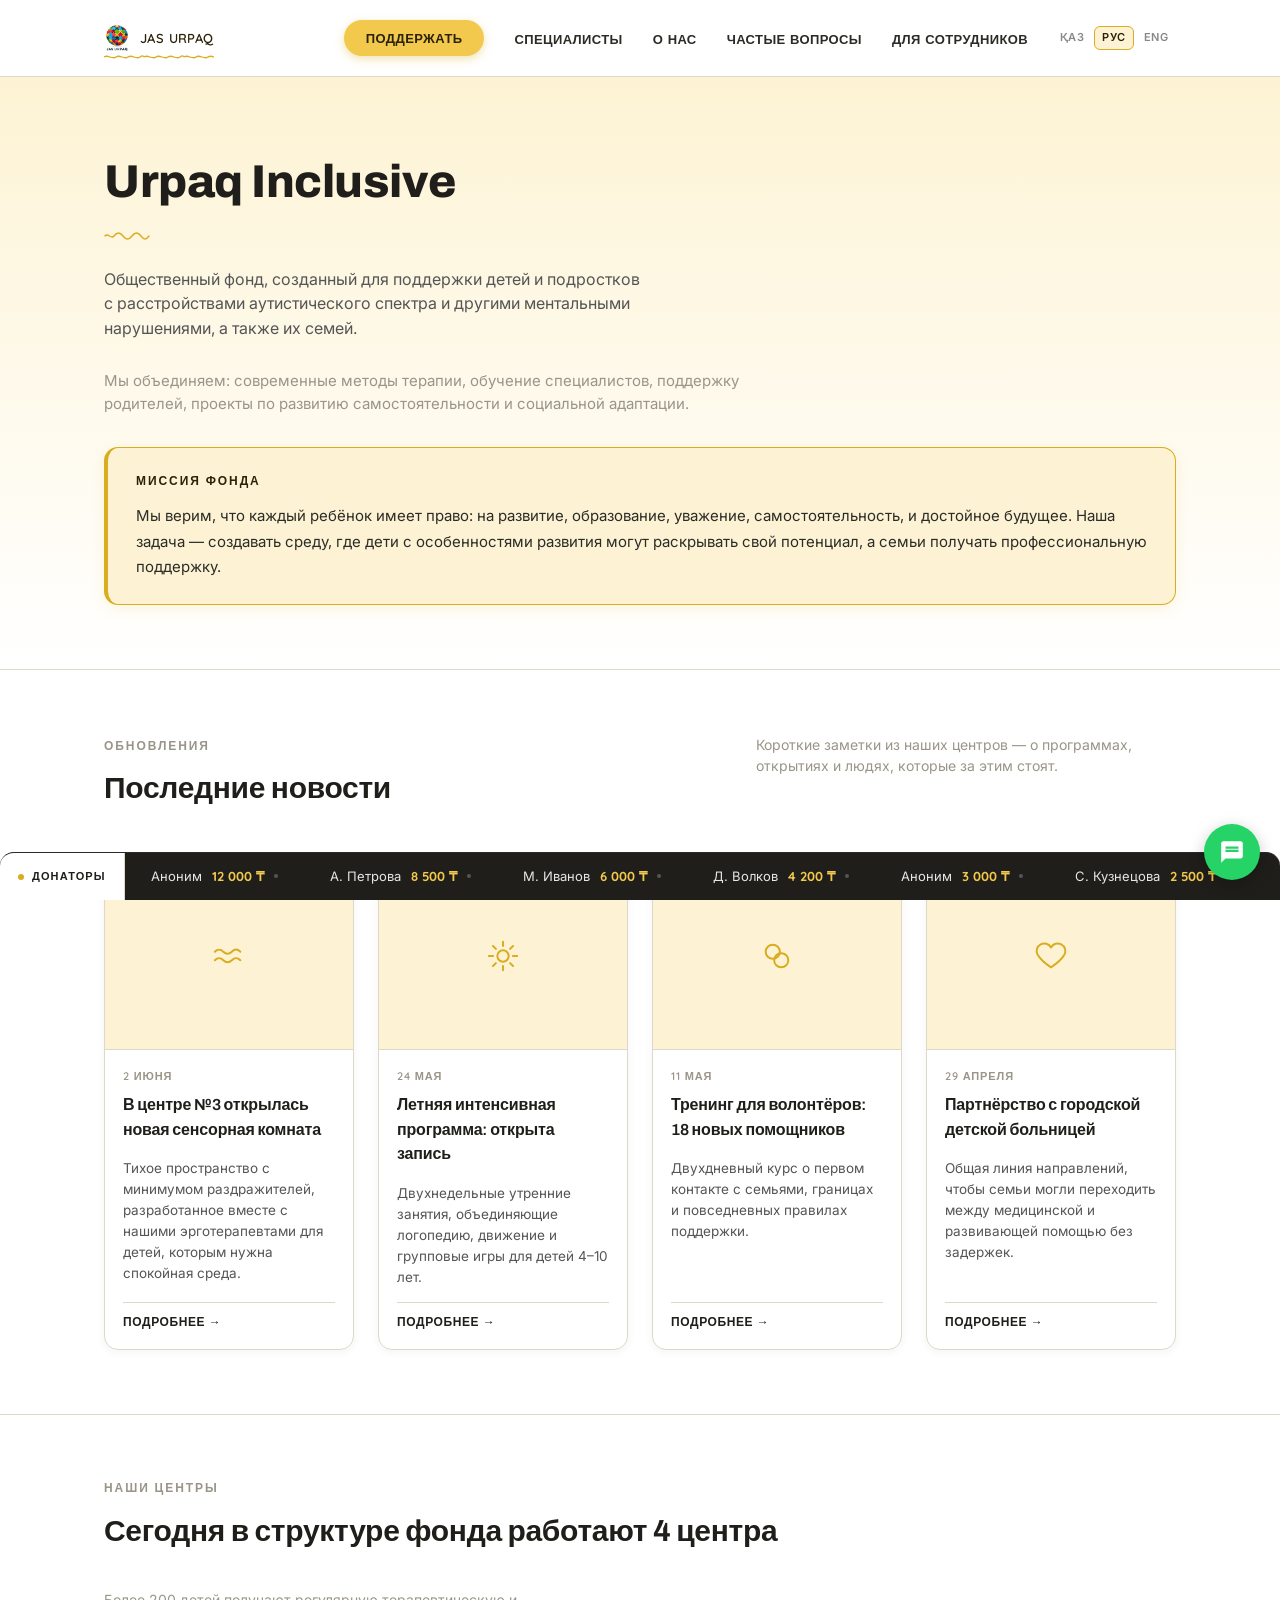
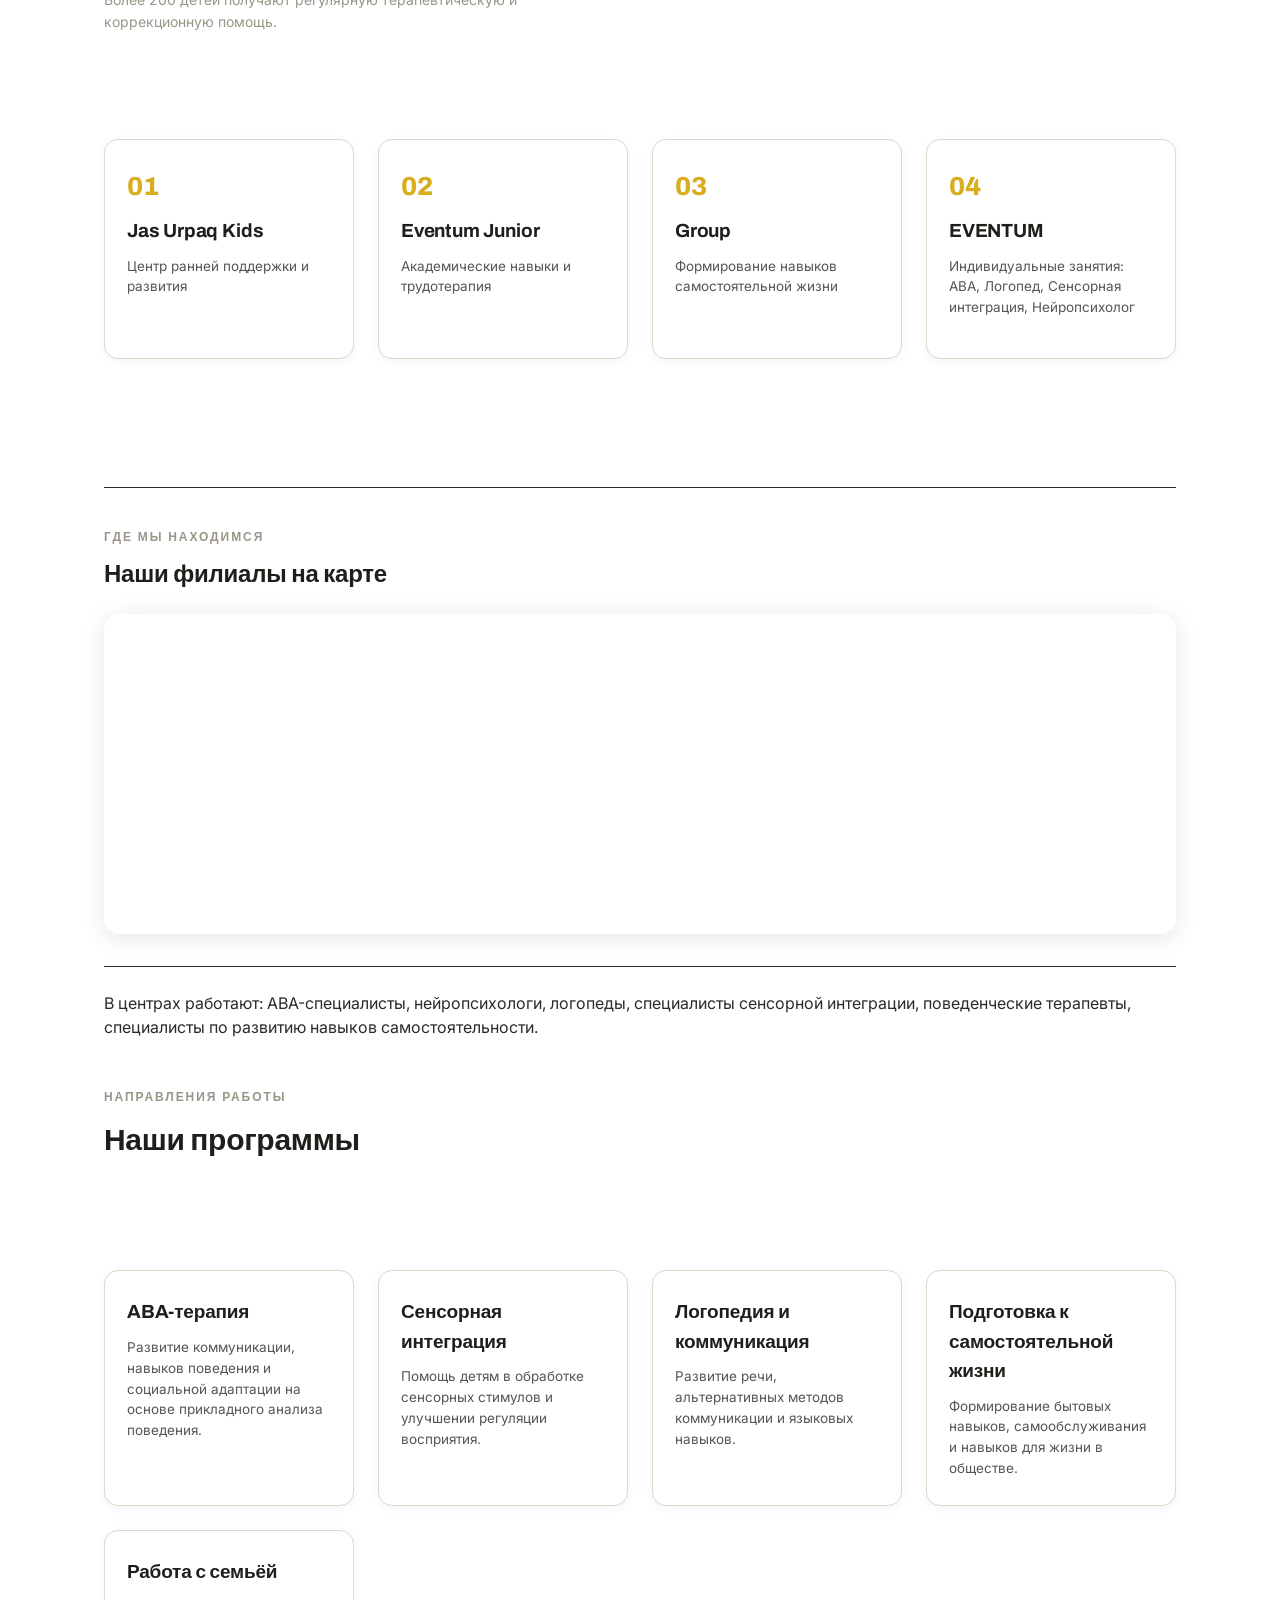
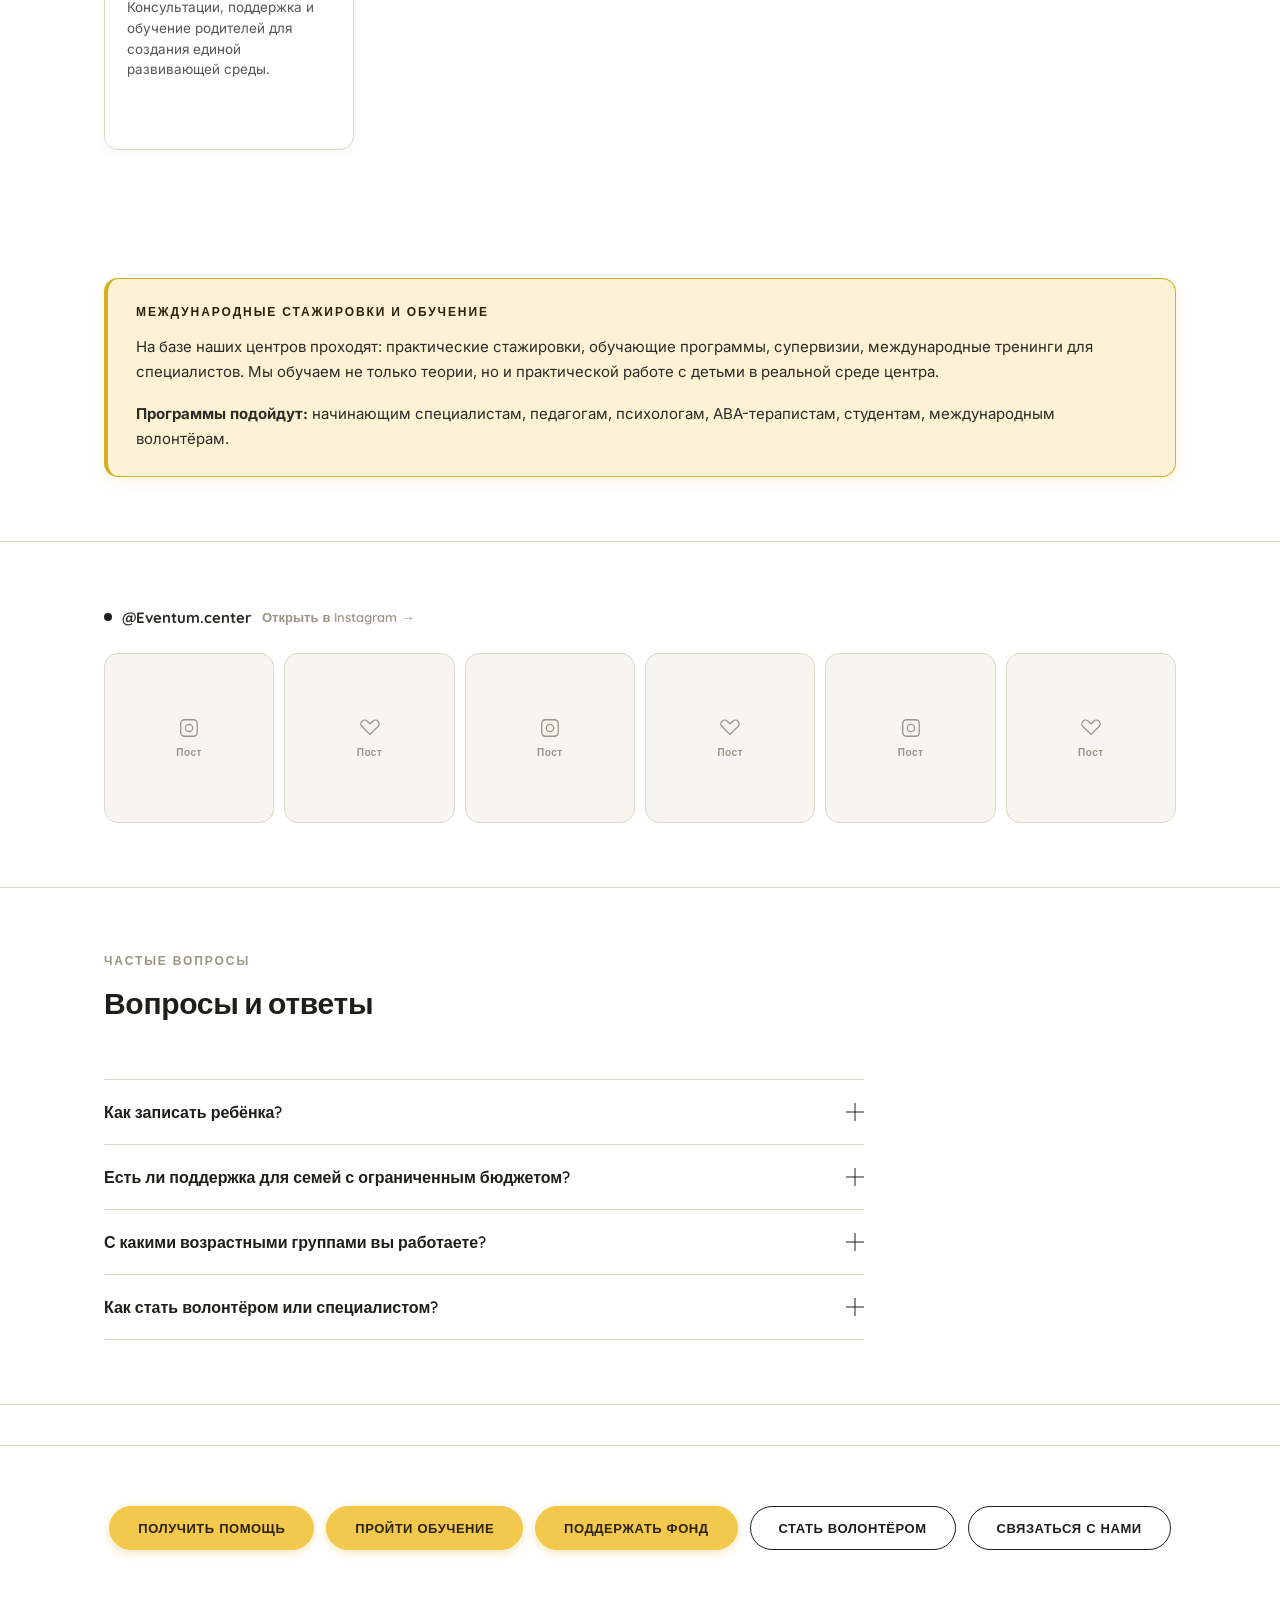
==== commit bdec7e76: "Fixed bug with animations,infinite scroll and wha/phone bubble" ====
--- a/index.html
+++ b/index.html
@@ -87,22 +87,23 @@
             transition: background .2s;
             flex-shrink: 0;
             transform-origin: bottom center;
-            animation: drop-bounce-in 0.75s cubic-bezier(.55,0,.7,.45) both,
-                       fab-idle 4s ease-in-out 7s infinite;
-        }
+        }
+        .fab-main:hover { background: #1ebe5b; }
+        .fab-main:active { transform: scale(.95); }
+        .fab-main.anim-bounce { animation: drop-bounce-in 0.75s cubic-bezier(.55,0,.7,.45) both; }
+        .fab-main.anim-idle   { animation: fab-idle 4s ease-in-out infinite; }
         .fab-ping {
             position: absolute;
             inset: 0;
             border-radius: 50%;
             background: #25D366;
-            animation: fab-ping 2s ease-out 3s infinite;
+            opacity: 0;
             pointer-events: none;
             z-index: -1;
         }
-        .fab-wrap.is-open .fab-ping { animation: none; opacity: 0; }
-        .fab-wrap.is-open .fab-main { animation: none; background: #555; }
-        .fab-main:hover { background: #1ebe5b; animation: none; transform: scale(1.07); }
-        .fab-main:active { transform: scale(.95); }
+        .fab-ping.anim-ping { animation: fab-ping 2s ease-out infinite; }
+        .fab-wrap.is-open .fab-ping { animation: none !important; opacity: 0 !important; }
+        .fab-wrap.is-open .fab-main { animation: none !important; background: #555; }
         .fab-main svg { width: 26px; height: 26px; transition: opacity .15s, transform .15s; }
         .fab-icon-close { display: none; }
         .fab-wrap.is-open .fab-icon-chat  { display: none; }
@@ -658,13 +659,25 @@
                     '<span class="sep"></span>' +
                     '</span>';
             }).join('');
-            track.innerHTML = itemHtml + itemHtml;
-            requestAnimationFrame(function() {
-                const setWidth = track.scrollWidth / 2;
+            // Минимум 4 копии чтобы бесшовный скролл работал на любой ширине экрана
+            track.innerHTML = itemHtml + itemHtml + itemHtml + itemHtml;
+
+            // Даём браузеру отрисовать, потом меряем реальную ширину одного сета
+            setTimeout(function() {
+                // одна копия = 1/4 от всего track (4 копии)
+                const setWidth = track.scrollWidth / 4;
                 const pxPerSecond = 55;
-                const duration = Math.max(setWidth / pxPerSecond, 10);
+                const duration = Math.max(setWidth / pxPerSecond, 8);
+                track.style.setProperty('--ticker-set-w', setWidth + 'px');
                 track.style.animationDuration = duration + 's';
-            });
+                // Переопределяем keyframes через inline-animation чтобы двигаться ровно на одну копию
+                track.style.animationName = 'none';
+                requestAnimationFrame(function() {
+                    requestAnimationFrame(function() {
+                        track.style.animationName = '';
+                    });
+                });
+            }, 100);
         }
         fetch('http://localhost:8000/donaters')
             .then(function(res) { if (!res.ok) throw new Error('Bad response'); return res.json(); })
@@ -683,11 +696,36 @@
         /* ПЛАВАЮЩАЯ КНОПКА СВЯЗИ (FAB) */
         (function() {
             var btn  = document.getElementById('fab-main');
+            var ping = document.querySelector('.fab-ping');
             var menu = document.getElementById('fab-menu');
             var wrap = document.getElementById('fab-wrap');
             if (!btn || !menu) return;
+
+            /* ── АНИМАЦИИ ── */
+            // 1. drop-bounce при загрузке
+            btn.classList.add('anim-bounce');
+
+            // 2. После падения — запускаем пинг и через паузу idle-wiggle
+            btn.addEventListener('animationend', function onBounceEnd(e) {
+                if (e.animationName !== 'drop-bounce-in') return;
+                btn.removeEventListener('animationend', onBounceEnd);
+                btn.classList.remove('anim-bounce');
+
+                // пинг стартует сразу после приземления
+                if (ping) { ping.classList.add('anim-ping'); }
+
+                // wiggle — через 6 секунд после приземления
+                setTimeout(function() {
+                    if (!wrap.classList.contains('is-open')) {
+                        btn.classList.add('anim-idle');
+                    }
+                }, 6000);
+            });
+
+            /* ── ОТКРЫТИЕ / ЗАКРЫТИЕ ── */
             function openFab() {
                 wrap.classList.add('is-open');
+                btn.classList.remove('anim-idle');
                 btn.setAttribute('aria-expanded', 'true');
             }
             function closeFab() {
--- a/index.css
+++ b/index.css
@@ -634,7 +634,7 @@
 
 @keyframes ticker-scroll {
   from { transform: translateX(0); }
-  to   { transform: translateX(-50%); }
+  to   { transform: translateX(-25%); }
 }
 
 .ticker-item {
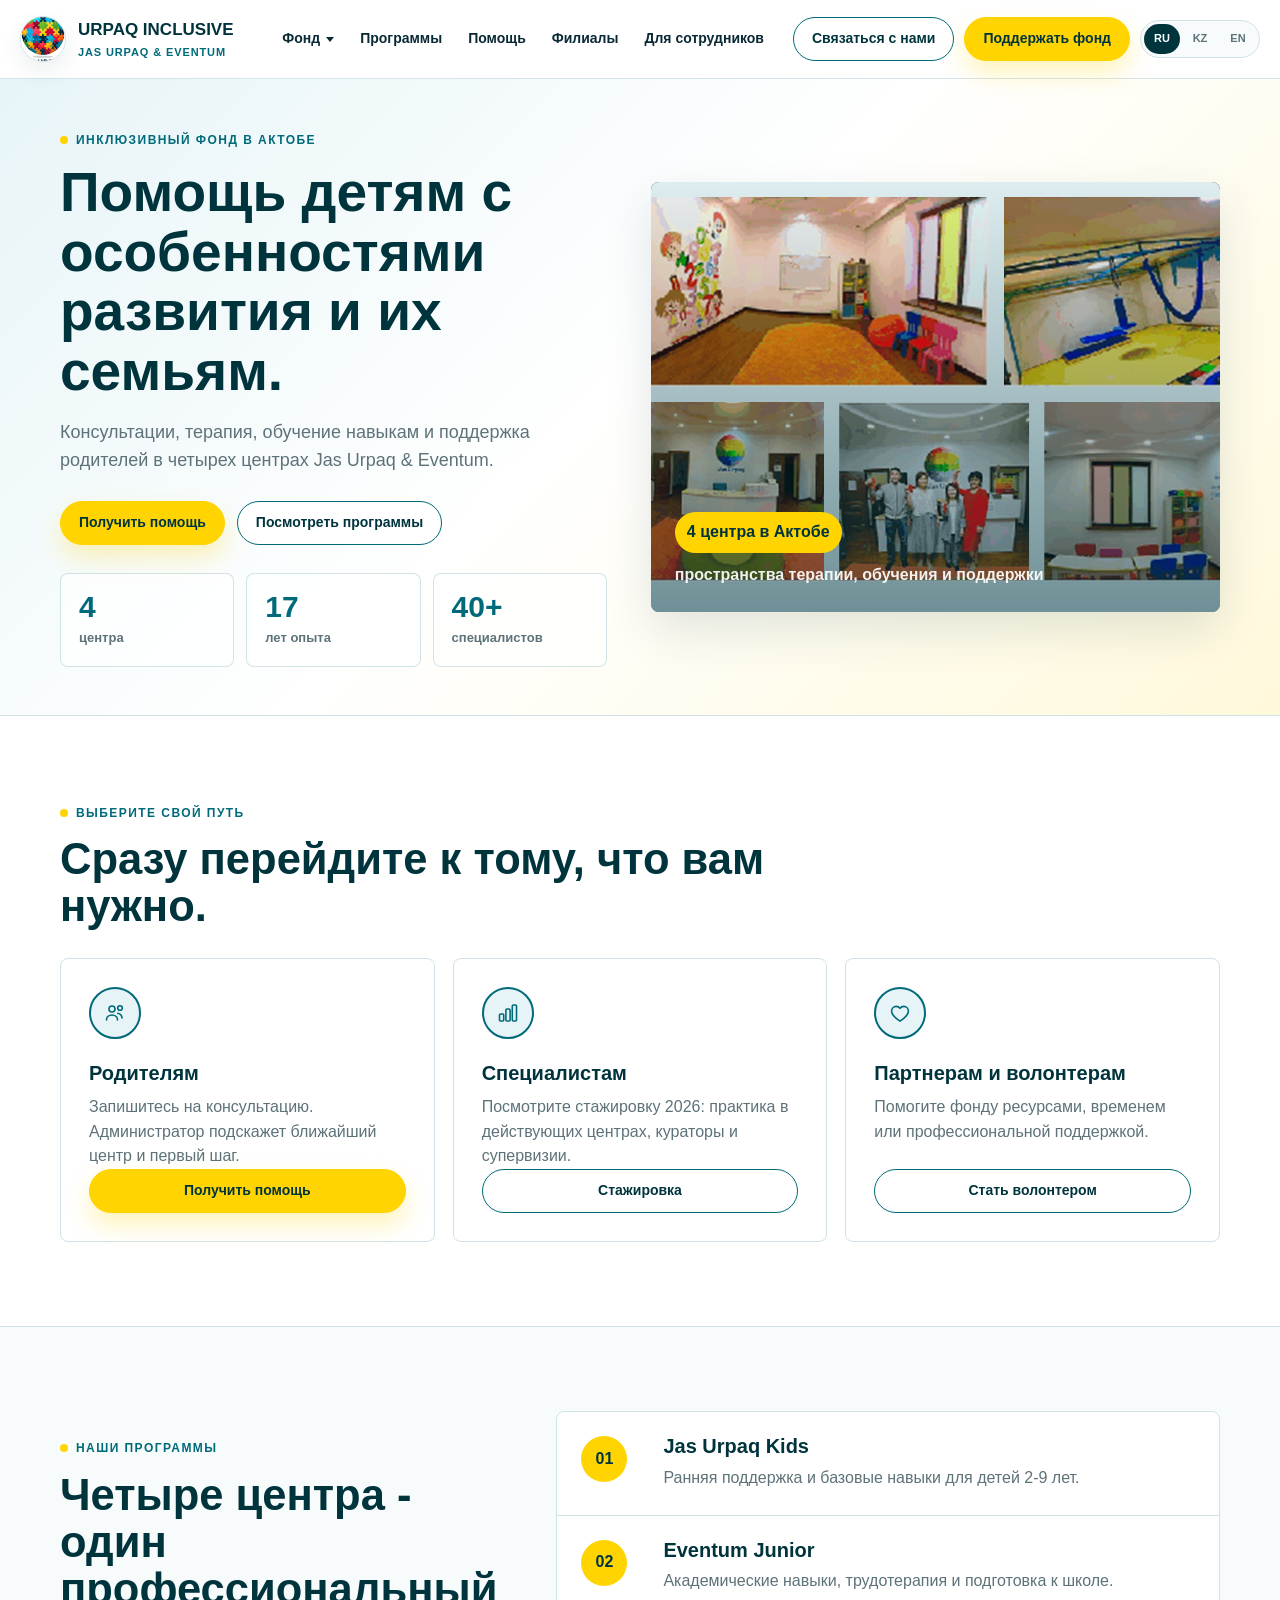
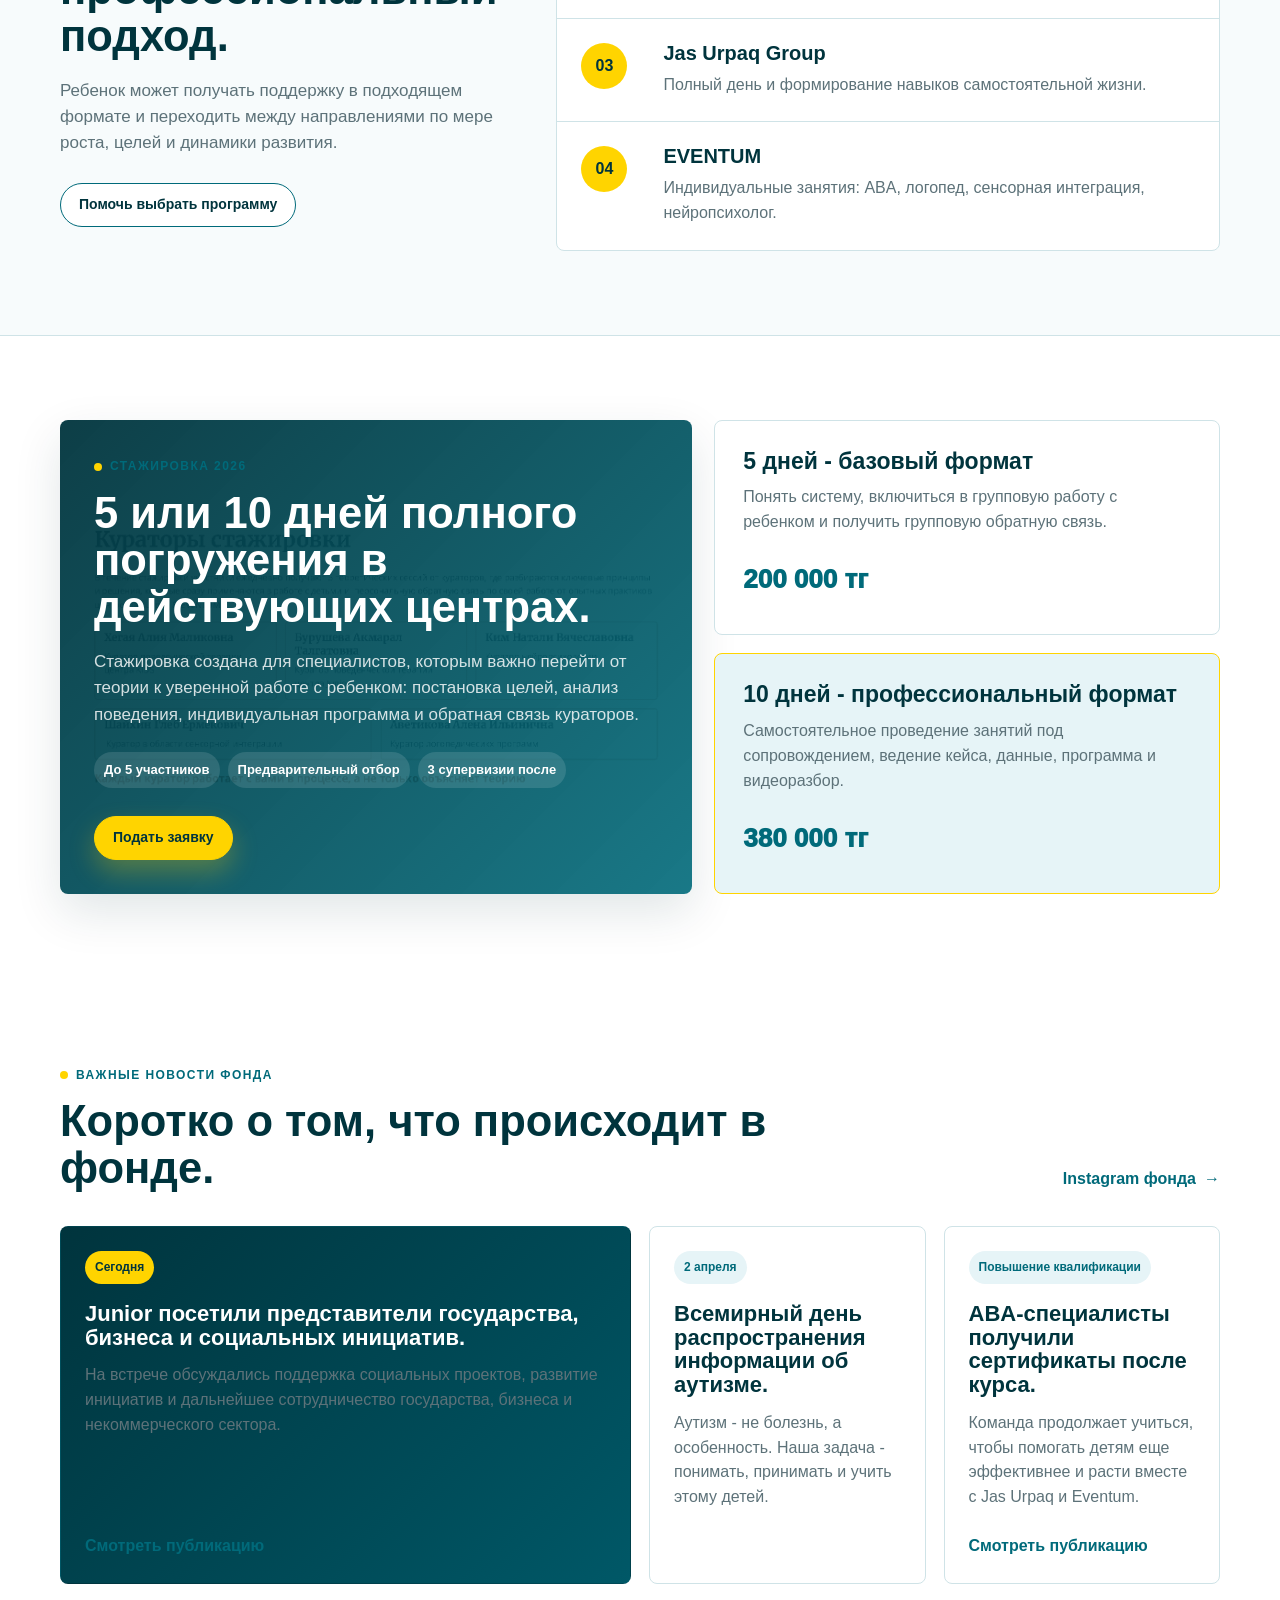
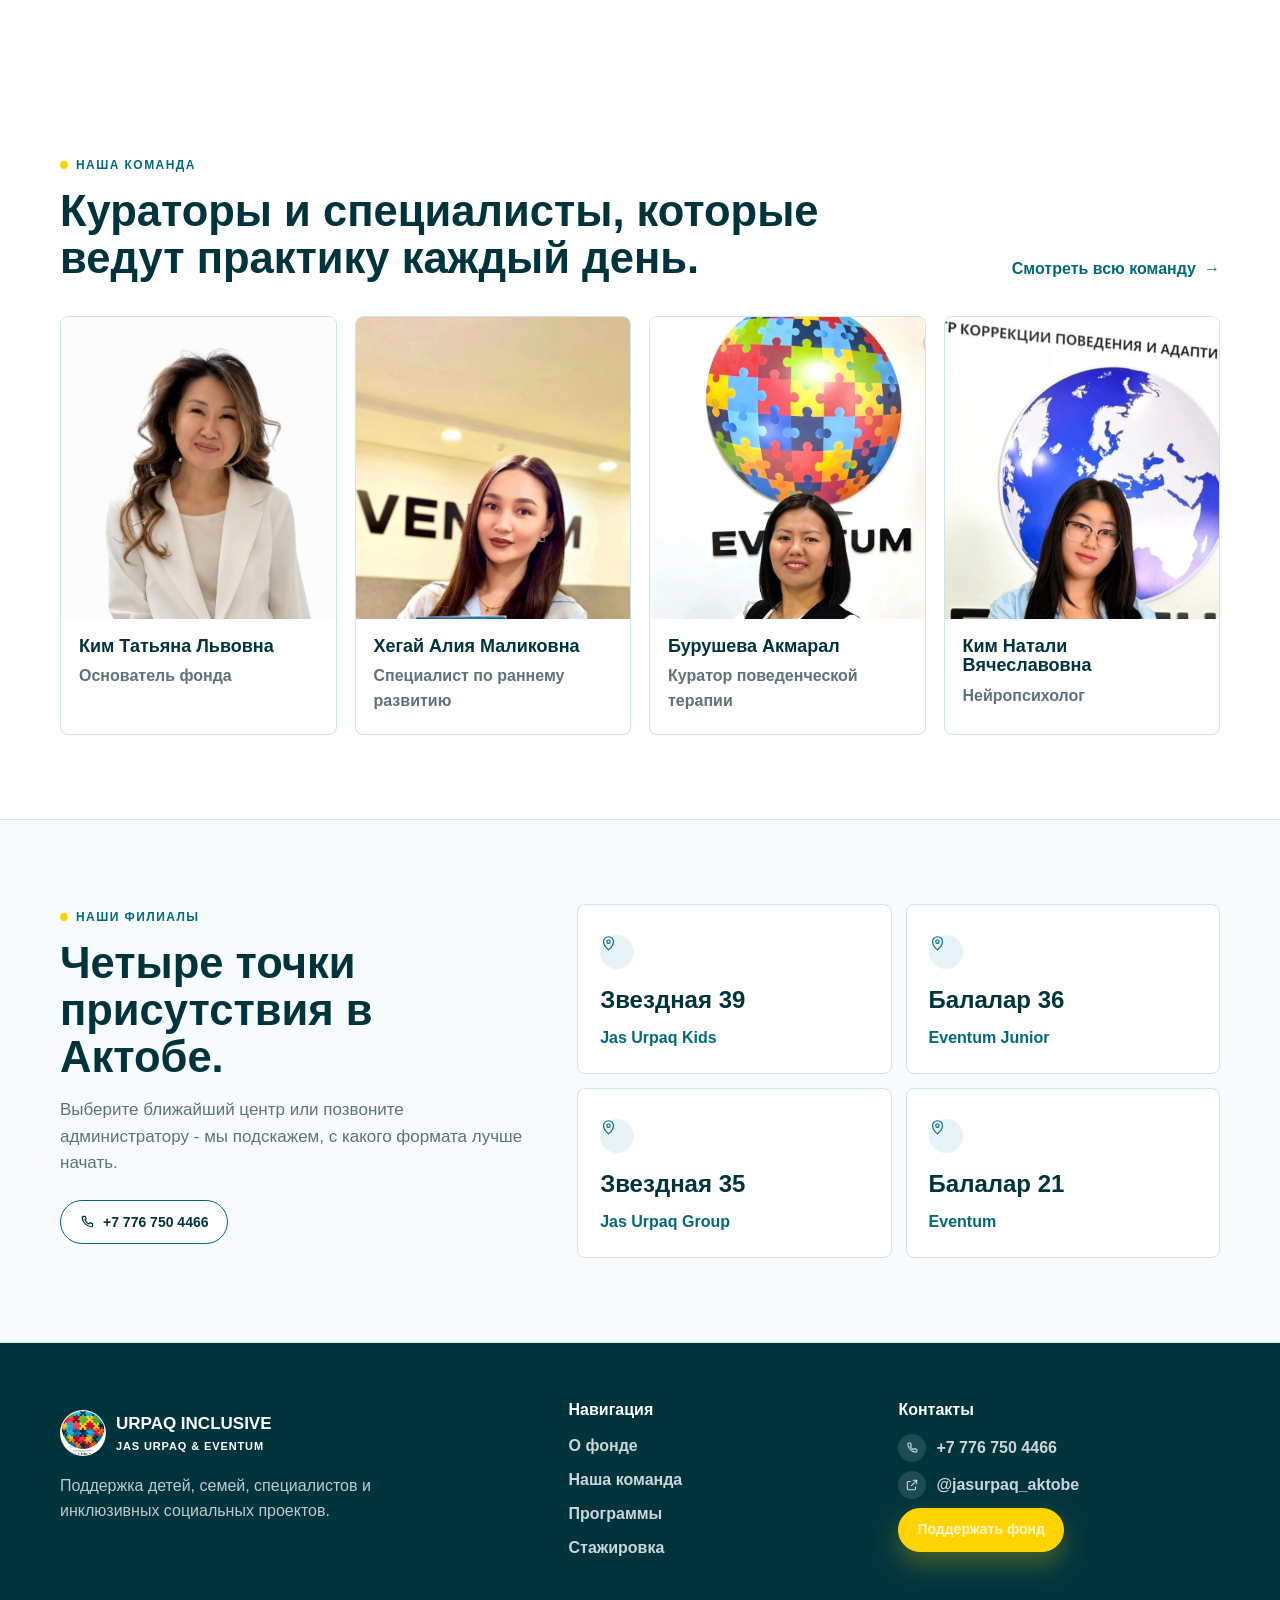
==== commit 8ebcfb1e: "Add files via upload" ====
--- a/index.html
+++ b/index.html
@@ -3,787 +3,317 @@
 <head>
     <meta charset="UTF-8">
     <meta name="viewport" content="width=device-width, initial-scale=1.0, viewport-fit=cover">
-    <title>Центр «Jas Urpaq» — развитие и поддержка детей</title>
-    <link rel="stylesheet" href="index.css">
-    <style>
-        /* ── КАРТА ФИЛИАЛОВ ── */
-        .map-section {
-            margin-top: 3rem;
-            padding-top: 2.5rem;
-            border-top: 1px solid currentColor;
-        }
-        .map-section-head {
-            margin-bottom: 1.25rem;
-        }
-        .map-section-head h2 {
-            margin-top: .25rem;
-            margin-bottom: 0;
-        }
-        .map-wrapper {
-            border-radius: 16px;
-            overflow: hidden;
-            box-shadow: 0 4px 24px rgba(0,0,0,.10);
-            min-height: 320px;
-            /* Карта сама занимает 100% ширины, задаём только контейнер */
-        }
-        .map-wrapper > script + * ,
-        .map-wrapper iframe,
-        .map-wrapper > div {
-            display: block;
-            width: 100% !important;
-            border-radius: 16px;
-        }
-        @media (max-width: 600px) {
-            .map-wrapper { border-radius: 10px; min-height: 260px; }
-        }
-
-        /* ── ПЛАВАЮЩАЯ КНОПКА СВЯЗИ (FAB) ── */
-        .fab-wrap {
-            position: fixed;
-            right: 20px;
-            bottom: calc(20px + env(safe-area-inset-bottom, 0px));
-            z-index: 9999;
-            display: flex;
-            flex-direction: column;
-            align-items: flex-end;
-            gap: 10px;
-        }
-        @keyframes drop-bounce-in {
-            0%   { transform: translateY(-110vh) scaleY(1.18) scaleX(0.88); animation-timing-function: cubic-bezier(.55,0,.7,.45); }
-            50%  { transform: translateY(0)      scaleY(0.60) scaleX(1.40); animation-timing-function: cubic-bezier(.2,0,.4,1); }
-            65%  { transform: translateY(-18%)   scaleY(1.12) scaleX(0.93); animation-timing-function: cubic-bezier(.55,0,.7,.45); }
-            80%  { transform: translateY(0)      scaleY(0.90) scaleX(1.06); animation-timing-function: cubic-bezier(.2,0,.4,1); }
-            90%  { transform: translateY(-6%)    scaleY(1.04) scaleX(0.98); animation-timing-function: cubic-bezier(.4,0,.6,1); }
-            97%  { transform: translateY(0)      scaleY(0.98) scaleX(1.01); }
-            100% { transform: translateY(0)      scaleY(1)    scaleX(1); }
-        }
-        @keyframes fab-idle {
-            0%   { transform: scale(1) rotate(0deg); }
-            70%  { transform: scale(1) rotate(0deg); }
-            75%  { transform: scale(1.13) rotate(-8deg); }
-            80%  { transform: scale(1.13) rotate(8deg); }
-            85%  { transform: scale(1.13) rotate(-5deg); }
-            90%  { transform: scale(1.13) rotate(5deg); }
-            95%  { transform: scale(1.06) rotate(0deg); }
-            100% { transform: scale(1) rotate(0deg); }
-        }
-        @keyframes fab-ping {
-            0%   { transform: scale(1); opacity: .5; }
-            100% { transform: scale(2.2); opacity: 0; }
-        }
-        .fab-main {
-            position: relative;
-            width: 56px;
-            height: 56px;
-            border-radius: 50%;
-            background: #25D366;
-            color: #fff;
-            border: none;
-            cursor: pointer;
-            display: flex;
-            align-items: center;
-            justify-content: center;
-            box-shadow: 0 4px 16px rgba(0,0,0,.22);
-            transition: background .2s;
-            flex-shrink: 0;
-            transform-origin: bottom center;
-        }
-        .fab-main:hover { background: #1ebe5b; }
-        .fab-main:active { transform: scale(.95); }
-        .fab-main.anim-bounce { animation: drop-bounce-in 0.75s cubic-bezier(.55,0,.7,.45) both; }
-        .fab-main.anim-idle   { animation: fab-idle 4s ease-in-out infinite; }
-        .fab-ping {
-            position: absolute;
-            inset: 0;
-            border-radius: 50%;
-            background: #25D366;
-            opacity: 0;
-            pointer-events: none;
-            z-index: -1;
-        }
-        .fab-ping.anim-ping { animation: fab-ping 2s ease-out infinite; }
-        .fab-wrap.is-open .fab-ping { animation: none !important; opacity: 0 !important; }
-        .fab-wrap.is-open .fab-main { animation: none !important; background: #555; }
-        .fab-main svg { width: 26px; height: 26px; transition: opacity .15s, transform .15s; }
-        .fab-icon-close { display: none; }
-        .fab-wrap.is-open .fab-icon-chat  { display: none; }
-        .fab-wrap.is-open .fab-icon-close { display: block; }
-
-        .fab-menu {
-            display: flex;
-            flex-direction: column;
-            align-items: flex-end;
-            gap: 8px;
-            opacity: 0;
-            pointer-events: none;
-            transform: translateY(12px);
-            transition: opacity .2s, transform .2s;
-        }
-        .fab-wrap.is-open .fab-menu {
-            opacity: 1;
-            pointer-events: auto;
-            transform: translateY(0);
-        }
-        .fab-option {
-            display: flex;
-            align-items: center;
-            gap: 10px;
-            padding: 0 16px 0 12px;
-            height: 44px;
-            border-radius: 22px;
-            text-decoration: none;
-            font-size: .875rem;
-            font-weight: 600;
-            color: #fff;
-            box-shadow: 0 3px 12px rgba(0,0,0,.18);
-            transition: opacity .15s, transform .15s;
-            white-space: nowrap;
-        }
-        .fab-option:hover { opacity: .9; transform: scale(1.04); }
-        .fab-option svg { width: 20px; height: 20px; flex-shrink: 0; }
-        .fab-whatsapp { background: #25D366; }
-        .fab-call     { background: #3a7bd5; }
-
-        @media (max-width: 400px) {
-            .fab-wrap { right: 14px; }
-            .fab-option span { display: none; }
-            .fab-option { padding: 0 12px; border-radius: 50%; width: 44px; justify-content: center; }
-        }
-    </style>
+    <meta name="description" content="Urpaq Inclusive - фонд и сеть центров Jas Urpaq & Eventum для поддержки детей с особенностями развития, семей и специалистов.">
+    <title>Urpaq Inclusive - поддержка детей и семей</title>
+    <link rel="icon" href="assets/logo.jpg" type="image/jpeg">
+    <link rel="stylesheet" href="index.css?v=20260703-ux3">
 </head>
 <body>
-    <header class="header">
-        <nav class="wrap">
-            <a href="./index.html" class="brand"><img class="brand-logo" src="./logo.jpg" alt="Логотип фонда Jas Urpaq" width="26" height="26">Jas Urpaq</a>
-            <div class="lang-switch"></div>
-            <button class="burger-btn" id="burger-btn" aria-label="Меню" aria-expanded="false" aria-controls="nav-mobile">
-                <span></span>
-                <span></span>
-                <span></span>
+    <header class="site-header">
+        <nav class="nav-shell" aria-label="Основная навигация">
+            <a class="brand" href="index.html" aria-label="Urpaq Inclusive">
+                <span class="brand-logo-wrap"><img src="assets/logo.jpg" alt="Логотип Urpaq Inclusive" width="42" height="42"></span>
+                <span class="brand-text">
+                    <strong>Urpaq Inclusive</strong>
+                    <small>Jas Urpaq & Eventum</small>
+                </span>
+            </a>
+
+            <button class="menu-toggle" type="button" aria-label="Открыть меню" aria-expanded="false" aria-controls="main-nav">
+                <span></span><span></span><span></span>
             </button>
-            <ul>
-                <li><button class="nav-link btn-donate" onclick="Donate()" data-i18n="nav_support">Поддержать</button></li>
-                <li><a href="./specialists.html" data-i18n="nav_specialists">Специалисты</a></li>
-                <li><a href="./about_us.html" data-i18n="nav_about">О нас</a></li>
-                <li><a href="#faq" data-i18n="nav_faq" data-scroll-target="faq">Вопросы</a></li>
-                <li><a href="employee_part/enter.html" data-i18n="nav_employees">Для сотрудников</a></li>
-            </ul>
+
+            <div class="nav-links" id="main-nav">
+                <div class="nav-dropdown">
+                    <button class="nav-link nav-dropdown-toggle" type="button" data-i18n="nav_foundation">Фонд</button>
+                    <div class="nav-dropdown-menu">
+                        <a href="about_us.html" data-i18n="nav_about">О фонде</a>
+                        <a href="specialists.html" data-i18n="nav_team">Наша команда</a>
+                        <a href="index.html#news" data-i18n="nav_news">Новости</a>
+                        <a href="index.html#internship" data-i18n="nav_internship">Стажировка</a>
+                    </div>
+                </div>
+                <a class="nav-link" href="#programs" data-i18n="nav_programs">Программы</a>
+                <a class="nav-link" href="#for-whom" data-i18n="nav_help">Помощь</a>
+                <a class="nav-link" href="#locations" data-i18n="nav_locations">Филиалы</a>
+                <a class="nav-link" href="employee_part/enter.html" data-i18n="nav_staff">Для сотрудников</a>
+            </div>
+
+            <div class="header-actions">
+                <div class="contact-dropdown">
+                    <button class="btn btn-outline contact-toggle" type="button" aria-expanded="false" aria-controls="contact-menu" data-i18n="nav_contact">Связаться с нами</button>
+                    <div class="contact-menu" id="contact-menu">
+                        <button type="button" data-open-modal="help" data-i18n="action_help">Получить помощь</button>
+                        <button type="button" data-open-modal="training" data-i18n="action_training">Пройти обучение</button>
+                        <button type="button" data-open-modal="volunteer" data-i18n="action_volunteer">Стать волонтером</button>
+                        <a href="tel:+77767504466" data-i18n="action_call">Позвонить</a>
+                    </div>
+                </div>
+                <button class="btn btn-support" type="button" data-open-modal="donate" data-i18n="nav_support">Поддержать фонд</button>
+                <div class="lang-switch" aria-label="Выбор языка"></div>
+            </div>
         </nav>
     </header>
-    <nav class="nav-mobile" id="nav-mobile" aria-label="Мобильное меню">
-        <ul>
-            <li><a href="./specialists.html" data-i18n="nav_specialists">Специалисты</a></li>
-            <li><a href="./about_us.html" data-i18n="nav_about">О нас</a></li>
-            <li><a class="nav-mobile-soft" href="#faq" data-i18n="nav_faq" data-scroll-target="faq">Вопросы</a></li>
-            <li><a href="employee_part/enter.html" data-i18n="nav_employees">Для сотрудников</a></li>
-        </ul>
-        <div class="mobile-donate-wrap">
-            <button class="btn-donate-mobile" onclick="Donate()" data-i18n="nav_support">Поддержать фонд</button>
-        </div>
-    </nav>
-
-    <main class="main">
-
-        <section class="hero">
-            <div class="wrap">
-                <h1>Urpaq Inclusive</h1>
-                <svg class="squiggle" viewBox="0 0 56 10" fill="none" xmlns="http://www.w3.org/2000/svg"><path d="M1 5c3-4 6 4 9 0s6-4 9 0 6 4 9 0 6-4 9 0 5 4 8 0" stroke="currentColor" stroke-width="1.4" stroke-linecap="round"/></svg>
-                <p class="lead" data-i18n="hero_lead">Общественный фонд, созданный для поддержки детей и подростков с расстройствами аутистического спектра и другими ментальными нарушениями, а также их семей.</p>
-                <p class="hero-sub" data-i18n="hero_sub">Мы объединяем: современные методы терапии, обучение специалистов, поддержку родителей, проекты по развитию самостоятельности и социальной адаптации.</p>
-                <div class="mission-block">
-                    <span class="eyebrow" data-i18n="mission_eyebrow">Миссия фонда</span>
-                    <p data-i18n="mission_text">Мы верим, что каждый ребёнок имеет право: на развитие, образование, уважение, самостоятельность, и достойное будущее. Наша задача — создавать среду, где дети с особенностями развития могут раскрывать свой потенциал, а семьи получать профессиональную поддержку.</p>
-                </div>
-            </div>
-        </section>
-
-        <section class="section">
+
+    <main>
+        <section class="hero-section">
+            <div class="wrap hero-grid">
+                <div class="hero-copy">
+                    <span class="eyebrow" data-i18n="hero_eyebrow">Инклюзивный фонд в Актобе</span>
+                    <h1 data-i18n="hero_title">Помощь детям с особенностями развития и их семьям.</h1>
+                    <p class="lead" data-i18n="hero_lead">Консультации, терапия, обучение навыкам и поддержка родителей в четырех центрах Jas Urpaq & Eventum.</p>
+                    <div class="hero-actions">
+                        <button class="btn btn-support" type="button" data-open-modal="help" data-i18n="hero_help">Получить помощь</button>
+                        <a class="btn btn-outline" href="#programs" data-i18n="hero_programs">Посмотреть программы</a>
+                    </div>
+                    <div class="hero-metrics" aria-label="Ключевые показатели">
+                        <div><strong>4</strong><span data-i18n="metric_centres">центра</span></div>
+                        <div><strong>17</strong><span data-i18n="metric_years">лет опыта</span></div>
+                        <div><strong>40+</strong><span data-i18n="metric_team">специалистов</span></div>
+                    </div>
+                </div>
+
+                <div class="hero-media" aria-label="Фотографии центров">
+                    <img src="assets/centres/hero-centres.png" alt="Помещения и команда центров Jas Urpaq и Eventum">
+                    <div class="hero-media-caption">
+                        <strong data-i18n="hero_badge">4 центра в Актобе</strong>
+                        <span data-i18n="hero_caption">пространства терапии, обучения и поддержки</span>
+                    </div>
+                </div>
+            </div>
+        </section>
+
+        <section class="section path-section" id="for-whom">
+            <div class="wrap support-layout">
+                <div>
+                    <span class="eyebrow" data-i18n="path_eyebrow">Выберите свой путь</span>
+                    <h2 data-i18n="path_title">Сразу перейдите к тому, что вам нужно.</h2>
+                </div>
+                <div class="help-grid">
+                    <article class="info-card path-card">
+                        <span class="card-icon" aria-hidden="true"><svg viewBox="0 0 24 24" fill="none" stroke="currentColor" stroke-width="1.6" stroke-linecap="round" stroke-linejoin="round"><circle cx="9" cy="8" r="3"></circle><path d="M3.5 19c0-3 2.5-5 5.5-5s5.5 2 5.5 5"></path><circle cx="17" cy="7" r="2.3"></circle><path d="M14.8 12.3c2.3.4 4 2.2 4.2 4.7"></path></svg></span>
+                        <h3 data-i18n="path_parent_title">Родителям</h3>
+                        <p data-i18n="path_parent_text">Запишитесь на консультацию. Администратор подскажет ближайший центр и первый шаг.</p>
+                        <button class="btn btn-support" type="button" data-open-modal="help" data-i18n="action_help">Получить помощь</button>
+                    </article>
+                    <article class="info-card path-card">
+                        <span class="card-icon" aria-hidden="true"><svg viewBox="0 0 24 24" fill="none" stroke="currentColor" stroke-width="1.6" stroke-linecap="round" stroke-linejoin="round"><rect x="3.5" y="13" width="4.2" height="7" rx="1"></rect><rect x="9.9" y="8" width="4.2" height="12" rx="1"></rect><rect x="16.3" y="4" width="4.2" height="16" rx="1"></rect></svg></span>
+                        <h3 data-i18n="path_specialist_title">Специалистам</h3>
+                        <p data-i18n="path_specialist_text">Посмотрите стажировку 2026: практика в действующих центрах, кураторы и супервизии.</p>
+                        <a class="btn btn-outline" href="#internship" data-i18n="nav_internship">Стажировка</a>
+                    </article>
+                    <article class="info-card path-card">
+                        <span class="card-icon" aria-hidden="true"><svg viewBox="0 0 24 24" fill="none" stroke="currentColor" stroke-width="1.6" stroke-linecap="round" stroke-linejoin="round"><path d="M12 20.2c-3.6-2.4-8.4-5.9-8.4-10.2 0-2.6 2.1-4.6 4.6-4.6 1.6 0 3 .8 3.8 2 .8-1.2 2.2-2 3.8-2 2.5 0 4.6 2 4.6 4.6 0 4.3-4.8 7.8-8.4 10.2z"></path></svg></span>
+                        <h3 data-i18n="path_partner_title">Партнерам и волонтерам</h3>
+                        <p data-i18n="path_partner_text">Помогите фонду ресурсами, временем или профессиональной поддержкой.</p>
+                        <button class="btn btn-outline" type="button" data-open-modal="volunteer" data-i18n="action_volunteer">Стать волонтером</button>
+                    </article>
+                </div>
+            </div>
+        </section>
+
+        <section class="section tinted" id="programs">
+            <div class="wrap program-layout">
+                <div class="program-copy">
+                    <span class="eyebrow" data-i18n="programs_eyebrow">Наши программы</span>
+                    <h2 data-i18n="programs_title">Четыре центра - один профессиональный подход.</h2>
+                    <p data-i18n="programs_text">Ребенок может получать поддержку в подходящем формате и переходить между направлениями по мере роста, целей и динамики развития.</p>
+                    <button class="btn btn-outline" type="button" data-open-modal="help" data-i18n="programs_more">Помочь выбрать программу</button>
+                </div>
+                <div class="program-list">
+                    <article class="program-row">
+                        <span>01</span>
+                        <div>
+                            <h3>Jas Urpaq Kids</h3>
+                            <p data-i18n="program_kids">Ранняя поддержка и базовые навыки для детей 2-9 лет.</p>
+                        </div>
+                    </article>
+                    <article class="program-row">
+                        <span>02</span>
+                        <div>
+                            <h3>Eventum Junior</h3>
+                            <p data-i18n="program_junior">Академические навыки, трудотерапия и подготовка к школе.</p>
+                        </div>
+                    </article>
+                    <article class="program-row">
+                        <span>03</span>
+                        <div>
+                            <h3>Jas Urpaq Group</h3>
+                            <p data-i18n="program_group">Полный день и формирование навыков самостоятельной жизни.</p>
+                        </div>
+                    </article>
+                    <article class="program-row">
+                        <span>04</span>
+                        <div>
+                            <h3>EVENTUM</h3>
+                            <p data-i18n="program_eventum">Индивидуальные занятия: ABA, логопед, сенсорная интеграция, нейропсихолог.</p>
+                        </div>
+                    </article>
+                </div>
+            </div>
+        </section>
+
+        <section class="section" id="internship">
+            <div class="wrap internship-layout">
+                <div class="internship-card">
+                    <span class="eyebrow" data-i18n="intern_eyebrow">Стажировка 2026</span>
+                    <h2 data-i18n="intern_title">5 или 10 дней полного погружения в действующих центрах.</h2>
+                    <p data-i18n="intern_text">Стажировка создана для специалистов, которым важно перейти от теории к уверенной работе с ребенком: постановка целей, анализ поведения, индивидуальная программа и обратная связь кураторов.</p>
+                    <div class="internship-points">
+                        <span data-i18n="intern_point1">До 5 участников</span>
+                        <span data-i18n="intern_point2">Предварительный отбор</span>
+                        <span data-i18n="intern_point3">3 супервизии после</span>
+                    </div>
+                    <button class="btn btn-support" type="button" data-open-modal="training" data-i18n="intern_apply">Подать заявку</button>
+                </div>
+                <div class="formats-grid">
+                    <article class="format-card">
+                        <h3 data-i18n="format_5_title">5 дней - базовый формат</h3>
+                        <p data-i18n="format_5_text">Понять систему, включиться в групповую работу с ребенком и получить групповую обратную связь.</p>
+                        <strong>200 000 тг</strong>
+                    </article>
+                    <article class="format-card accent">
+                        <h3 data-i18n="format_10_title">10 дней - профессиональный формат</h3>
+                        <p data-i18n="format_10_text">Самостоятельное проведение занятий под сопровождением, ведение кейса, данные, программа и видеоразбор.</p>
+                        <strong>380 000 тг</strong>
+                    </article>
+                </div>
+            </div>
+        </section>
+
+        <section class="section" id="news">
             <div class="wrap">
                 <div class="section-head">
                     <div>
-                        <span class="eyebrow" data-i18n="news_eyebrow">Обновления</span>
-                        <h2 data-i18n="news_title">Последние новости</h2>
-                    </div>
-                    <p class="section-sub" data-i18n="news_sub">Короткие заметки из наших центров — о программах, открытиях и людях, которые за этим стоят.</p>
-                </div>
-
-                <div class="gallery gallery-grid">
+                        <span class="eyebrow" data-i18n="news_eyebrow">Важные новости фонда</span>
+                        <h2 data-i18n="news_title">Коротко о том, что происходит в фонде.</h2>
+                    </div>
+                    <a class="text-link" href="https://www.instagram.com/jasurpaq_aktobe/" target="_blank" rel="noopener" data-i18n="news_instagram">Instagram фонда</a>
+                </div>
+                <div class="news-grid">
+                    <article class="news-card news-featured">
+                        <span class="news-date" data-i18n="news1_date">Сегодня</span>
+                        <h3 data-i18n="news1_title">Junior посетили представители государства, бизнеса и социальных инициатив.</h3>
+                        <p data-i18n="news1_text">На встрече обсуждались поддержка социальных проектов, развитие инициатив и дальнейшее сотрудничество государства, бизнеса и некоммерческого сектора.</p>
+                        <a href="https://www.instagram.com/reel/DY7WX_igOaA/?igsh=Ym81cXJmcGFzYjdl" target="_blank" rel="noopener" data-i18n="news_read">Смотреть публикацию</a>
+                    </article>
                     <article class="news-card">
-                        <div class="news-thumb"><svg viewBox="0 0 24 24" xmlns="http://www.w3.org/2000/svg"><path d="M2 9c2-2 4-2 6 0s4 2 6 0 4-2 6 0"/><path d="M2 15c2-2 4-2 6 0s4 2 6 0 4-2 6 0"/></svg></div>
-                        <div class="news-body">
-                            <span class="news-date" data-i18n="news1_date">2 июня</span>
-                            <h3 data-i18n="news1_title">В центре №3 открылась новая сенсорная комната</h3>
-                            <p data-i18n="news1_text">Тихое пространство с минимумом раздражителей, разработанное вместе с нашими эрготерапевтами для детей, которым нужна спокойная среда.</p>
-                            <a class="news-link" href="#" data-i18n="news1_link">Подробнее →</a>
-                        </div>
-                    </article>
-
+                        <span class="news-date" data-i18n="news2_date">2 апреля</span>
+                        <h3 data-i18n="news2_title">Всемирный день распространения информации об аутизме.</h3>
+                        <p data-i18n="news2_text">Аутизм - не болезнь, а особенность. Наша задача - понимать, принимать и учить этому детей.</p>
+                    </article>
                     <article class="news-card">
-                        <div class="news-thumb"><svg viewBox="0 0 24 24" xmlns="http://www.w3.org/2000/svg"><circle cx="12" cy="12" r="4"/><path d="M12 2v3M12 19v3M2 12h3M19 12h3M4.9 4.9l2.1 2.1M17 17l2.1 2.1M4.9 19.1L7 17M17 7l2.1-2.1"/></svg></div>
-                        <div class="news-body">
-                            <span class="news-date" data-i18n="news2_date">24 мая</span>
-                            <h3 data-i18n="news2_title">Летняя интенсивная программа: открыта запись</h3>
-                            <p data-i18n="news2_text">Двухнедельные утренние занятия, объединяющие логопедию, движение и групповые игры для детей 4–10 лет.</p>
-                            <a class="news-link" href="#" data-i18n="news2_link">Подробнее →</a>
-                        </div>
-                    </article>
-
-                    <article class="news-card">
-                        <div class="news-thumb"><svg viewBox="0 0 24 24" xmlns="http://www.w3.org/2000/svg"><circle cx="9" cy="9" r="5"/><circle cx="15" cy="15" r="5"/></svg></div>
-                        <div class="news-body">
-                            <span class="news-date" data-i18n="news3_date">11 мая</span>
-                            <h3 data-i18n="news3_title">Тренинг для волонтёров: 18 новых помощников</h3>
-                            <p data-i18n="news3_text">Двухдневный курс о первом контакте с семьями, границах и повседневных правилах поддержки.</p>
-                            <a class="news-link" href="#" data-i18n="news3_link">Подробнее →</a>
-                        </div>
-                    </article>
-
-                    <article class="news-card">
-                        <div class="news-thumb"><svg viewBox="0 0 24 24" xmlns="http://www.w3.org/2000/svg"><path d="M12 20s-7-4.5-9.5-9A5 5 0 0 1 12 6a5 5 0 0 1 9.5 5c-2.5 4.5-9.5 9-9.5 9z"/></svg></div>
-                        <div class="news-body">
-                            <span class="news-date" data-i18n="news4_date">29 апреля</span>
-                            <h3 data-i18n="news4_title">Партнёрство с городской детской больницей</h3>
-                            <p data-i18n="news4_text">Общая линия направлений, чтобы семьи могли переходить между медицинской и развивающей помощью без задержек.</p>
-                            <a class="news-link" href="#" data-i18n="news4_link">Подробнее →</a>
-                        </div>
-                    </article>
-                </div>
-            </div>
-        </section>
-
-        <section class="section">
+                        <span class="news-date" data-i18n="news4_date">Повышение квалификации</span>
+                        <h3 data-i18n="news4_title">ABA-специалисты получили сертификаты после курса.</h3>
+                        <p data-i18n="news4_text">Команда продолжает учиться, чтобы помогать детям еще эффективнее и расти вместе с Jas Urpaq и Eventum.</p>
+                        <a href="https://www.instagram.com/reel/DJ_4YH6oZg0/?igsh=ZXRuNXk3dG96bGx3" target="_blank" rel="noopener" data-i18n="news_read">Смотреть публикацию</a>
+                    </article>
+                </div>
+            </div>
+        </section>
+
+        <section class="section team-preview">
             <div class="wrap">
                 <div class="section-head">
                     <div>
-                        <span class="eyebrow" data-i18n="centres_eyebrow">Наши центры</span>
-                        <h2 data-i18n="centres_title">Сегодня в структуре фонда работают 4 центра</h2>
-                    </div>
-                    <p class="section-sub" data-i18n="centres_sub">Более 200 детей получают регулярную терапевтическую и коррекционную помощь.</p>
-                </div>
-
-                <div class="groups-grid">
-                    <article class="group-card">
-                        <span class="eyebrow group-num">01</span>
-                        <h3 data-i18n="c1_name">Jas Urpaq Kids</h3>
-                        <p data-i18n="c1_desc">Центр ранней поддержки и развития</p>
-                    </article>
-                    <article class="group-card">
-                        <span class="eyebrow group-num">02</span>
-                        <h3 data-i18n="c2_name">Eventum Junior</h3>
-                        <p data-i18n="c2_desc">Академические навыки и трудотерапия</p>
-                    </article>
-                    <article class="group-card">
-                        <span class="eyebrow group-num">03</span>
-                        <h3 data-i18n="c3_name">Group</h3>
-                        <p data-i18n="c3_desc">Формирование навыков самостоятельной жизни</p>
-                    </article>
-                    <article class="group-card">
-                        <span class="eyebrow group-num">04</span>
-                        <h3 data-i18n="c4_name">EVENTUM</h3>
-                        <p data-i18n="c4_desc">Индивидуальные занятия: АВА, Логопед, Сенсорная интеграция, Нейропсихолог</p>
-                    </article>
-                </div>
-
-                <!-- КАРТА ФИЛИАЛОВ -->
-                <div class="map-section">
-                    <div class="map-section-head">
-                        <span class="eyebrow" data-i18n="map_eyebrow">Где мы находимся</span>
-                        <h2 data-i18n="map_title">Наши филиалы на карте</h2>
-                    </div>
-                    <div class="map-wrapper">
-                        <script type="text/javascript" charset="utf-8" async src="https://api-maps.yandex.ru/services/constructor/1.0/js/?um=constructor%3A99e59f7ac544d07eee7694601a9f00a2c940a2b21b51f2d0929a64c4ccd80f75&amp;width=100%25&amp;height=512&amp;lang=ru_RU&amp;scroll=true"></script>
-                    </div>
-                </div>
-
-                <p style="margin-top:2rem;border-top:1px solid currentColor;padding-top:1.5rem;" data-i18n="staff_text">В центрах работают: ABA-специалисты, нейропсихологи, логопеды, специалисты сенсорной интеграции, поведенческие терапевты, специалисты по развитию навыков самостоятельности.</p>
-
-                <div class="section-head" style="margin-top:3rem;">
-                    <div>
-                        <span class="eyebrow" data-i18n="prog_eyebrow">Направления работы</span>
-                        <h2 data-i18n="prog_title">Наши программы</h2>
-                    </div>
-                </div>
-
-                <div class="groups-grid" style="grid-template-columns:repeat(auto-fill,minmax(200px,1fr));">
-                    <article class="group-card">
-                        <h3 data-i18n="p1_name">ABA-терапия</h3>
-                        <p data-i18n="p1_desc">Развитие коммуникации, навыков поведения и социальной адаптации на основе прикладного анализа поведения.</p>
-                    </article>
-                    <article class="group-card">
-                        <h3 data-i18n="p2_name">Сенсорная интеграция</h3>
-                        <p data-i18n="p2_desc">Помощь детям в обработке сенсорных стимулов и улучшении регуляции восприятия.</p>
-                    </article>
-                    <article class="group-card">
-                        <h3 data-i18n="p3_name">Логопедия и коммуникация</h3>
-                        <p data-i18n="p3_desc">Развитие речи, альтернативных методов коммуникации и языковых навыков.</p>
-                    </article>
-                    <article class="group-card">
-                        <h3 data-i18n="p4_name">Подготовка к самостоятельной жизни</h3>
-                        <p data-i18n="p4_desc">Формирование бытовых навыков, самообслуживания и навыков для жизни в обществе.</p>
-                    </article>
-                    <article class="group-card">
-                        <h3 data-i18n="p5_name">Работа с семьёй</h3>
-                        <p data-i18n="p5_desc">Консультации, поддержка и обучение родителей для создания единой развивающей среды.</p>
-                    </article>
-                </div>
-
-                <div class="mission-block" style="margin-top:3rem;">
-                    <span class="eyebrow" data-i18n="intern_eyebrow">Международные стажировки и обучение</span>
-                    <p data-i18n="intern_text">На базе наших центров проходят: практические стажировки, обучающие программы, супервизии, международные тренинги для специалистов. Мы обучаем не только теории, но и практической работе с детьми в реальной среде центра.</p>
-                    <p style="margin-top:1rem;"><strong data-i18n="intern_who_label">Программы подойдут:</strong> <span data-i18n="intern_who_list">начинающим специалистам, педагогам, психологам, ABA-терапистам, студентам, международным волонтёрам.</span></p>
-                </div>
-            </div>
-        </section>
-
-        <section class="instagram-feed-wrap">
-            <div class="wrap">
-                <div class="instagram-handle">
-                    <span class="dot"></span>
-                    <strong>@Eventum.center</strong>
-                    <a href="#" target="_blank" rel="noopener" data-i18n="insta_open">Открыть в Instagram →</a>
-                </div>
-
-                <div class="instagram-feed">
-                    <div class="insta-post">
-                        <svg viewBox="0 0 24 24"><rect x="3" y="3" width="18" height="18" rx="4"/><circle cx="12" cy="12" r="4"/></svg>
-                        <span data-i18n="insta_post">Пост</span>
-                    </div>
-                    <div class="insta-post">
-                        <svg viewBox="0 0 24 24"><path d="M20.8 4.6c-1.6-1.6-4.2-1.6-5.8 0L12 7.6 9 4.6c-1.6-1.6-4.2-1.6-5.8 0-1.6 1.6-1.6 4.2 0 5.8L12 19l8.8-8.6c1.6-1.6 1.6-4.2 0-5.8z"/></svg>
-                        <span data-i18n="insta_post">Пост</span>
-                    </div>
-                    <div class="insta-post">
-                        <svg viewBox="0 0 24 24"><rect x="3" y="3" width="18" height="18" rx="4"/><circle cx="12" cy="12" r="4"/></svg>
-                        <span data-i18n="insta_post">Пост</span>
-                    </div>
-                    <div class="insta-post">
-                        <svg viewBox="0 0 24 24"><path d="M20.8 4.6c-1.6-1.6-4.2-1.6-5.8 0L12 7.6 9 4.6c-1.6-1.6-4.2-1.6-5.8 0-1.6 1.6-1.6 4.2 0 5.8L12 19l8.8-8.6c1.6-1.6 1.6-4.2 0-5.8z"/></svg>
-                        <span data-i18n="insta_post">Пост</span>
-                    </div>
-                    <div class="insta-post">
-                        <svg viewBox="0 0 24 24"><rect x="3" y="3" width="18" height="18" rx="4"/><circle cx="12" cy="12" r="4"/></svg>
-                        <span data-i18n="insta_post">Пост</span>
-                    </div>
-                    <div class="insta-post">
-                        <svg viewBox="0 0 24 24"><path d="M20.8 4.6c-1.6-1.6-4.2-1.6-5.8 0L12 7.6 9 4.6c-1.6-1.6-4.2-1.6-5.8 0-1.6 1.6-1.6 4.2 0 5.8L12 19l8.8-8.6c1.6-1.6 1.6-4.2 0-5.8z"/></svg>
-                        <span data-i18n="insta_post">Пост</span>
-                    </div>
-                </div>
-            </div>
-        </section>
-
-        <section id="faq" class="faq-section">
-            <div class="wrap">
-                <div class="section-head">
-                    <div>
-                        <span class="eyebrow" data-i18n="faq_eyebrow">Частые вопросы</span>
-                        <h2 data-i18n="faq_title">Вопросы и ответы</h2>
-                    </div>
-                </div>
-
-                <div class="faq-list">
-                    <div class="faq-item">
-                        <button class="faq-question" aria-expanded="false">
-                            <span data-i18n="faq1_q">Как записать ребёнка?</span>
-                            <span class="icon"></span>
-                        </button>
-                        <div class="faq-answer">
-                            <div class="faq-answer-inner" data-i18n="faq1_a">
-                                Позвоните или приходите в любой из 4 центров на короткую вводную встречу. Специалист поговорит с вами о ребёнке и предложит первую программу — диагноз или направление врача для этого не требуются.
-                            </div>
-                        </div>
-                    </div>
-
-                    <div class="faq-item">
-                        <button class="faq-question" aria-expanded="false">
-                            <span data-i18n="faq2_q">Есть ли поддержка для семей с ограниченным бюджетом?</span>
-                            <span class="icon"></span>
-                        </button>
-                        <div class="faq-answer">
-                            <div class="faq-answer-inner" data-i18n="faq2_a">
-                                Да. Часть каждого пожертвования направляется в фонд стипендий, который полностью или частично покрывает занятия для нуждающихся семей. Уточните условия у координатора центра.
-                            </div>
-                        </div>
-                    </div>
-
-                    <div class="faq-item">
-                        <button class="faq-question" aria-expanded="false">
-                            <span data-i18n="faq3_q">С какими возрастными группами вы работаете?</span>
-                            <span class="icon"></span>
-                        </button>
-                        <div class="faq-answer">
-                            <div class="faq-answer-inner" data-i18n="faq3_a">
-                                Наши программы разделены на четыре группы — Kids, Junior, Jas Urpaq Group и Eventum — от раннего детства до подросткового возраста, плюс выездные мероприятия для всех возрастов. Подробнее — на странице «О нас».
-                            </div>
-                        </div>
-                    </div>
-
-                    <div class="faq-item">
-                        <button class="faq-question" aria-expanded="false">
-                            <span data-i18n="faq4_q">Как стать волонтёром или специалистом?</span>
-                            <span class="icon"></span>
-                        </button>
-                        <div class="faq-answer">
-                            <div class="faq-answer-inner" data-i18n="faq4_a">
-                                Мы регулярно набираем волонтёров и круглый год ищем лицензированных специалистов. Обратитесь в любой центр, а действующие сотрудники могут войти на странице «Для сотрудников».
-                            </div>
-                        </div>
-                    </div>
-                </div>
-            </div>
-        </section>
-
+                        <span class="eyebrow" data-i18n="team_eyebrow">Наша команда</span>
+                        <h2 data-i18n="team_title">Кураторы и специалисты, которые ведут практику каждый день.</h2>
+                    </div>
+                    <a class="text-link" href="specialists.html" data-i18n="team_all">Смотреть всю команду</a>
+                </div>
+                <div class="team-strip">
+                    <article class="team-mini">
+                        <img src="assets/team/tatyana.jpeg" alt="Ким Татьяна Львовна">
+                        <h3>Ким Татьяна Львовна</h3>
+                        <p data-i18n="role_founder">Основатель фонда</p>
+                    </article>
+                    <article class="team-mini">
+                        <img src="assets/team/aliya-khegai.jpeg" alt="Хегай Алия Маликовна">
+                        <h3>Хегай Алия Маликовна</h3>
+                        <p data-i18n="role_early">Специалист по раннему развитию</p>
+                    </article>
+                    <article class="team-mini">
+                        <img src="assets/team/akmaral.jpeg" alt="Бурушева Акмарал Талгатовна">
+                        <h3>Бурушева Акмарал</h3>
+                        <p data-i18n="role_behavior">Куратор поведенческой терапии</p>
+                    </article>
+                    <article class="team-mini">
+                        <img src="assets/team/natali.jpeg" alt="Ким Натали Вячеславовна">
+                        <h3>Ким Натали Вячеславовна</h3>
+                        <p data-i18n="role_neuro">Нейропсихолог</p>
+                    </article>
+                </div>
+            </div>
+        </section>
+
+        <section class="section tinted" id="locations">
+            <div class="wrap location-layout">
+                <div>
+                    <span class="eyebrow" data-i18n="locations_eyebrow">Наши филиалы</span>
+                    <h2 data-i18n="locations_title">Четыре точки присутствия в Актобе.</h2>
+                    <p data-i18n="locations_text">Выберите ближайший центр или позвоните администратору - мы подскажем, с какого формата лучше начать.</p>
+                    <a class="btn btn-outline" href="tel:+77767504466"><svg viewBox="0 0 24 24" width="16" height="16" fill="none" stroke="currentColor" stroke-width="1.8" stroke-linecap="round" stroke-linejoin="round" aria-hidden="true"><path d="M6.5 3.5h3l1.4 4-2 1.6a13 13 0 0 0 5.9 5.9l1.6-2 4 1.4v3c0 1-.9 1.8-1.9 1.7C11.6 18.7 5.3 12.4 4.8 5.4c-.1-1 .7-1.9 1.7-1.9z"></path></svg>+7 776 750 4466</a>
+                </div>
+                <div class="location-list">
+                    <div><span class="mini-icon" aria-hidden="true"><svg viewBox="0 0 24 24" fill="none" stroke="currentColor" stroke-width="1.6" stroke-linecap="round" stroke-linejoin="round"><path d="M12 21s-7-6.1-7-11.5A7 7 0 0 1 19 9.5C19 14.9 12 21 12 21z"></path><circle cx="12" cy="9.5" r="2.4"></circle></svg></span><strong>Звездная 39</strong><span>Jas Urpaq Kids</span></div>
+                    <div><span class="mini-icon" aria-hidden="true"><svg viewBox="0 0 24 24" fill="none" stroke="currentColor" stroke-width="1.6" stroke-linecap="round" stroke-linejoin="round"><path d="M12 21s-7-6.1-7-11.5A7 7 0 0 1 19 9.5C19 14.9 12 21 12 21z"></path><circle cx="12" cy="9.5" r="2.4"></circle></svg></span><strong>Балалар 36</strong><span>Eventum Junior</span></div>
+                    <div><span class="mini-icon" aria-hidden="true"><svg viewBox="0 0 24 24" fill="none" stroke="currentColor" stroke-width="1.6" stroke-linecap="round" stroke-linejoin="round"><path d="M12 21s-7-6.1-7-11.5A7 7 0 0 1 19 9.5C19 14.9 12 21 12 21z"></path><circle cx="12" cy="9.5" r="2.4"></circle></svg></span><strong>Звездная 35</strong><span>Jas Urpaq Group</span></div>
+                    <div><span class="mini-icon" aria-hidden="true"><svg viewBox="0 0 24 24" fill="none" stroke="currentColor" stroke-width="1.6" stroke-linecap="round" stroke-linejoin="round"><path d="M12 21s-7-6.1-7-11.5A7 7 0 0 1 19 9.5C19 14.9 12 21 12 21z"></path><circle cx="12" cy="9.5" r="2.4"></circle></svg></span><strong>Балалар 21</strong><span>Eventum</span></div>
+                </div>
+            </div>
+        </section>
     </main>
 
-    <footer class="footer">
-        <div class="wrap" style="display:flex;flex-wrap:wrap;gap:.75rem;justify-content:center;padding-block:2rem;">
-            <button class="btn btn-solid" onclick="openPopup('popup-help')" data-i18n="footer_help">Получить помощь</button>
-            <button class="btn btn-solid" onclick="openPopup('popup-training')" data-i18n="footer_training">Пройти обучение</button>
-            <button class="btn btn-solid" onclick="Donate()" data-i18n="footer_donate">Поддержать фонд</button>
-            <button class="btn" onclick="alert(t('volunteer_alert'))" data-i18n="footer_volunteer">Стать волонтёром</button>
-            <button class="btn" onclick="alert(t('contact_alert'))" data-i18n="footer_contact">Связаться с нами</button>
+    <footer class="site-footer">
+        <div class="wrap footer-grid">
+            <div>
+                <a class="brand footer-brand" href="index.html">
+                    <span class="brand-logo-wrap"><img src="assets/logo.jpg" alt="Логотип Urpaq Inclusive" width="42" height="42"></span>
+                    <span class="brand-text"><strong>Urpaq Inclusive</strong><small>Jas Urpaq & Eventum</small></span>
+                </a>
+                <p data-i18n="footer_text">Поддержка детей, семей, специалистов и инклюзивных социальных проектов.</p>
+            </div>
+            <div>
+                <h3 data-i18n="footer_nav">Навигация</h3>
+                <a href="about_us.html" data-i18n="nav_about">О фонде</a>
+                <a href="specialists.html" data-i18n="nav_team">Наша команда</a>
+                <a href="#programs" data-i18n="nav_programs">Программы</a>
+                <a href="#internship" data-i18n="nav_internship">Стажировка</a>
+            </div>
+            <div>
+                <h3 data-i18n="footer_contact">Контакты</h3>
+                <a href="tel:+77767504466"><span class="mini-icon-sm" aria-hidden="true"><svg viewBox="0 0 24 24" fill="none" stroke="currentColor" stroke-width="1.8" stroke-linecap="round" stroke-linejoin="round"><path d="M6.5 3.5h3l1.4 4-2 1.6a13 13 0 0 0 5.9 5.9l1.6-2 4 1.4v3c0 1-.9 1.8-1.9 1.7C11.6 18.7 5.3 12.4 4.8 5.4c-.1-1 .7-1.9 1.7-1.9z"></path></svg></span>+7 776 750 4466</a>
+                <a href="https://www.instagram.com/jasurpaq_aktobe/" target="_blank" rel="noopener"><span class="mini-icon-sm" aria-hidden="true"><svg viewBox="0 0 24 24" fill="none" stroke="currentColor" stroke-width="1.8" stroke-linecap="round" stroke-linejoin="round"><path d="M9 6H5.5A1.5 1.5 0 0 0 4 7.5v11A1.5 1.5 0 0 0 5.5 20h11a1.5 1.5 0 0 0 1.5-1.5V15"></path><path d="M14 4h6v6"></path><path d="M20 4 11 13"></path></svg></span>@jasurpaq_aktobe</a>
+                <button class="btn btn-support" type="button" data-open-modal="donate" data-i18n="nav_support">Поддержать фонд</button>
+            </div>
         </div>
     </footer>
 
-    <!-- Модал доната -->
-    <div id="popup" class="modal">
-        <div class="modal-overlay" onclick="closeDonate()"></div>
-        <div class="modal-panel">
-            <button class="modal-close" onclick="closeDonate()" aria-label="Закрыть">×</button>
-            <h2 data-i18n="modal_donate_title">Поддержать центр «Jas Urpaq»</h2>
-            <p class="modal-sub" data-i18n="modal_donate_sub">Выберите, на что пойдёт ваше пожертвование, и укажите данные карты ниже.</p>
-
-            <span class="modal-section-label" data-i18n="modal_donate_want">Я хочу поддержать</span>
-            <div class="reason-list">
-                <label class="reason-option">
-                    <input type="radio" name="reason" value="general" checked>
-                    <span data-i18n="donate_r_general">Общий фонд</span>
+    <div class="modal" id="modal" aria-hidden="true">
+        <div class="modal-backdrop" data-close-modal></div>
+        <section class="modal-panel" role="dialog" aria-modal="true" aria-labelledby="modal-title">
+            <button class="modal-close" type="button" data-close-modal aria-label="Закрыть">×</button>
+            <span class="eyebrow" id="modal-kicker">Urpaq Inclusive</span>
+            <h2 id="modal-title">Связаться с нами</h2>
+            <p id="modal-text">Оставьте контакты - мы свяжемся с вами.</p>
+            <form class="action-form" id="action-form">
+                <label>
+                    <span data-i18n="form_name">Имя</span>
+                    <input type="text" name="name" required placeholder="Ваше имя">
                 </label>
-                <label class="reason-option">
-                    <input type="radio" name="reason" value="sensory">
-                    <span data-i18n="donate_r_sensory">Оборудование сенсорной комнаты</span>
+                <label>
+                    <span data-i18n="form_phone">Телефон</span>
+                    <input type="tel" name="phone" required placeholder="+7 (___) ___-__-__">
                 </label>
-                <label class="reason-option">
-                    <input type="radio" name="reason" value="scholarship">
-                    <span data-i18n="donate_r_scholar">Стипендия для нуждающихся семей</span>
+                <label class="amount-field" hidden>
+                    <span data-i18n="form_amount">Сумма пожертвования</span>
+                    <input type="number" name="amount" min="1000" placeholder="10000">
                 </label>
-                <label class="reason-option">
-                    <input type="radio" name="reason" value="training">
-                    <span data-i18n="donate_r_training">Программа обучения специалистов</span>
-                </label>
-            </div>
-
-            <span class="modal-section-label" data-i18n="modal_pay_label">Данные платежа</span>
-            <form class="card-form" id="donate-form" onsubmit="submitDonation(event)">
-                <div class="field">
-                    <label for="card-number" data-i18n="card_number_lbl">Номер карты</label>
-                    <input type="text" id="card-number" inputmode="numeric" placeholder="0000 0000 0000 0000" maxlength="19" required>
-                </div>
-                <div class="field-row">
-                    <div class="field">
-                        <label for="card-expiry" data-i18n="card_expiry_lbl">Срок действия (MM/YY)</label>
-                        <input type="text" id="card-expiry" placeholder="MM/YY" maxlength="5" required>
-                    </div>
-                    <div class="field">
-                        <label for="card-cvv" data-i18n="card_cvv_lbl">CVV</label>
-                        <input type="text" id="card-cvv" inputmode="numeric" placeholder="•••" maxlength="3" required>
-                    </div>
-                </div>
-                <div class="field">
-                    <label for="card-name" data-i18n="card_name_lbl">Имя держателя карты</label>
-                    <input type="text" id="card-name" data-i18n-ph="card_name_ph" placeholder="Как указано на карте" required>
-                </div>
-                <button type="submit" class="btn btn-solid btn-block" data-i18n="donate_btn">Подтвердить пожертвование</button>
+                <button class="btn btn-support btn-block" type="submit" data-i18n="form_submit">Отправить</button>
             </form>
-            <p class="modal-fineprint" data-i18n="modal_fineprint">Это демо-форма — реальный платёж не выполняется.</p>
-        </div>
+        </section>
     </div>
 
-    <!-- Модал помощи -->
-    <div id="popup-help" class="modal">
-        <div class="modal-overlay" onclick="closePopup('popup-help')"></div>
-        <div class="modal-panel">
-            <button class="modal-close" onclick="closePopup('popup-help')" aria-label="Закрыть">×</button>
-            <h2 data-i18n="modal_help_title">Получить помощь</h2>
-            <p class="modal-sub" data-i18n="modal_help_sub">Оставьте контакты — мы свяжемся с вами в ближайшее время.</p>
-            <form class="card-form" onsubmit="event.preventDefault();closePopup('popup-help');alert(t('sent_alert'));">
-                <div class="field">
-                    <label for="help-name" data-i18n="field_name_lbl">Имя</label>
-                    <input type="text" id="help-name" data-i18n-ph="field_name_ph" placeholder="Ваше имя" required>
-                </div>
-                <div class="field">
-                    <label for="help-phone" data-i18n="field_phone_lbl">Телефон</label>
-                    <input type="tel" id="help-phone" placeholder="+7 (___) ___-__-__" required>
-                </div>
-                <button type="submit" class="btn btn-solid btn-block" data-i18n="send_btn">Отправить заявку</button>
-            </form>
-        </div>
-    </div>
-
-    <!-- Модал обучения -->
-    <div id="popup-training" class="modal">
-        <div class="modal-overlay" onclick="closePopup('popup-training')"></div>
-        <div class="modal-panel">
-            <button class="modal-close" onclick="closePopup('popup-training')" aria-label="Закрыть">×</button>
-            <h2 data-i18n="modal_train_title">Пройти обучение</h2>
-            <p class="modal-sub" data-i18n="modal_train_sub">Заполните форму — мы подберём подходящую программу.</p>
-            <form class="card-form" onsubmit="event.preventDefault();closePopup('popup-training');alert(t('train_alert'));">
-                <div class="field">
-                    <label for="train-name" data-i18n="field_name_lbl">Имя</label>
-                    <input type="text" id="train-name" data-i18n-ph="field_name_ph" placeholder="Ваше имя" required>
-                </div>
-                <div class="field">
-                    <label for="train-email" data-i18n="field_email_lbl">Email</label>
-                    <input type="email" id="train-email" data-i18n-ph="field_email_ph" placeholder="example@mail.com" required>
-                </div>
-                <div class="field">
-                    <label for="train-spec" data-i18n="field_spec_lbl">Специализация</label>
-                    <input type="text" id="train-spec" data-i18n-ph="field_spec_ph" placeholder="Педагог, психолог, ABA-терапист…" required>
-                </div>
-                <button type="submit" class="btn btn-solid btn-block" data-i18n="train_btn">Отправить заявку</button>
-            </form>
-        </div>
-    </div>
-
-    <div class="donor-ticker" id="donor-ticker" role="marquee" aria-label="Список донаторов">
-        <div class="ticker-label">
-            <span class="pulse-dot"></span>
-            <span class="label-text" data-i18n="donors_label">Донаторы</span>
-        </div>
-        <div class="ticker-viewport">
-            <div class="ticker-track" id="ticker-track">
-                <span class="ticker-item"><span class="ticker-name">Загрузка…</span></span>
-            </div>
-        </div>
-    </div>
-
-    <!-- ПЛАВАЮЩАЯ КНОПКА СВЯЗИ -->
-    <div class="fab-wrap" id="fab-wrap">
-        <div class="fab-menu" id="fab-menu" aria-label="Меню связи">
-            <a class="fab-option fab-call" href="tel:+77767504466" aria-label="Позвонить нам">
-                <svg viewBox="0 0 24 24" fill="none" xmlns="http://www.w3.org/2000/svg"><path d="M6.6 10.8c1.4 2.8 3.8 5.1 6.6 6.6l2.2-2.2c.3-.3.7-.4 1-.2 1.1.4 2.3.6 3.6.6.6 0 1 .4 1 1V20c0 .6-.4 1-1 1C9.6 21 3 14.4 3 6.5c0-.6.4-1 1-1H8c.6 0 1 .4 1 1 0 1.3.2 2.5.6 3.6.1.3 0 .7-.2 1L6.6 10.8z" fill="currentColor"/></svg>
-                <span data-i18n="fab_call">Позвонить</span>
-            </a>
-            <a class="fab-option fab-whatsapp" href="https://wa.me/77767504466?text=Здравствуйте!%20Хочу%20узнать%20подробнее%20о%20центре." target="_blank" rel="noopener" aria-label="Написать в WhatsApp">
-                <svg viewBox="0 0 24 24" fill="none" xmlns="http://www.w3.org/2000/svg"><path d="M12 2C6.48 2 2 6.48 2 12c0 1.85.5 3.58 1.37 5.07L2 22l5.09-1.34A9.94 9.94 0 0 0 12 22c5.52 0 10-4.48 10-10S17.52 2 12 2zm5.01 13.68c-.21.59-1.22 1.13-1.68 1.19-.46.06-.89.22-3.01-.63-2.56-1.01-4.2-3.6-4.33-3.77-.13-.17-1.05-1.4-1.05-2.67s.66-1.9.9-2.16c.24-.26.52-.33.69-.33h.5c.16 0 .38-.06.59.45.22.52.74 1.8.81 1.93.07.13.11.28.02.45-.09.17-.13.28-.26.43-.13.15-.27.33-.39.45-.13.12-.26.26-.11.5.15.24.66 1.09 1.42 1.77.97.87 1.79 1.14 2.03 1.27.24.13.38.11.52-.07.14-.18.6-.7.76-.94.16-.24.32-.2.54-.12.22.08 1.4.66 1.64.78.24.12.4.18.46.28.06.1.06.58-.15 1.18z" fill="currentColor"/></svg>
-                <span data-i18n="fab_whatsapp">WhatsApp</span>
-            </a>
-        </div>
-        <button class="fab-main" id="fab-main" aria-label="Связаться с нами" aria-expanded="false">
-            <div class="fab-ping" aria-hidden="true"></div>
-            <svg class="fab-icon-chat" viewBox="0 0 24 24" fill="none" xmlns="http://www.w3.org/2000/svg"><path d="M20 2H4c-1.1 0-2 .9-2 2v18l4-4h14c1.1 0 2-.9 2-2V4c0-1.1-.9-2-2-2zm-2 10H6v-2h12v2zm0-3H6V7h12v2z" fill="currentColor"/></svg>
-            <svg class="fab-icon-close" viewBox="0 0 24 24" fill="none" xmlns="http://www.w3.org/2000/svg"><path d="M19 6.41L17.59 5 12 10.59 6.41 5 5 6.41 10.59 12 5 17.59 6.41 19 12 13.41 17.59 19 19 17.59 13.41 12z" fill="currentColor"/></svg>
-        </button>
-    </div>
-
-    <script src="lang.js"></script>
-
-    <script>
-        /* МОДАЛЬНОЕ ОКНО ДОНАТА */
-        function Donate() {
-            document.getElementById('popup').classList.add('is-open');
-            document.body.style.overflow = 'hidden';
-        }
-        function closeDonate() {
-            document.getElementById('popup').classList.remove('is-open');
-            document.body.style.overflow = '';
-        }
-        function openPopup(id) {
-            document.getElementById(id).classList.add('is-open');
-            document.body.style.overflow = 'hidden';
-        }
-        function closePopup(id) {
-            document.getElementById(id).classList.remove('is-open');
-            document.body.style.overflow = '';
-        }
-        document.addEventListener('keydown', function(e) {
-            if (e.key === 'Escape') {
-                closeDonate();
-                ['popup-help', 'popup-training'].forEach(closePopup);
-            }
-        });
-        function submitDonation(event) {
-            event.preventDefault();
-            closeDonate();
-            document.getElementById('donate-form').reset();
-            alert(t('donate_alert'));
-        }
-
-        /* автоформатирование карты */
-        document.getElementById('card-number').addEventListener('input', function(e) {
-            let v = e.target.value.replace(/\D/g, '').slice(0, 16);
-            e.target.value = v.replace(/(.{4})/g, '$1 ').trim();
-        });
-        document.getElementById('card-expiry').addEventListener('input', function(e) {
-            let v = e.target.value.replace(/\D/g, '').slice(0, 4);
-            if (v.length > 2) v = v.slice(0, 2) + '/' + v.slice(2);
-            e.target.value = v;
-        });
-        document.getElementById('card-cvv').addEventListener('input', function(e) {
-            e.target.value = e.target.value.replace(/\D/g, '').slice(0, 3);
-        });
-
-        /* FAQ-АККОРДЕОН */
-        document.querySelectorAll('.faq-question').forEach(function(btn) {
-            btn.addEventListener('click', function() {
-                const answer = btn.nextElementSibling;
-                const isOpen = btn.getAttribute('aria-expanded') === 'true';
-                if (isOpen) {
-                    answer.style.maxHeight = null;
-                    btn.setAttribute('aria-expanded', 'false');
-                } else {
-                    answer.style.maxHeight = answer.scrollHeight + 'px';
-                    btn.setAttribute('aria-expanded', 'true');
-                }
-            });
-        });
-
-        /* БЕГУЩАЯ СТРОКА */
-        const DEFAULT_DONATERS = [
-            { name: 'Аноним', amount: 12000 },
-            { name: 'А. Петрова', amount: 8500 },
-            { name: 'М. Иванов', amount: 6000 },
-            { name: 'Д. Волков', amount: 4200 },
-            { name: 'Аноним', amount: 3000 },
-            { name: 'С. Кузнецова', amount: 2500 }
-        ];
-        function formatAmount(n) {
-            return Number(n).toLocaleString('ru-RU') + ' ₸';
-        }
-        function renderTicker(list) {
-            const track = document.getElementById('ticker-track');
-            const itemHtml = list.map(function(d) {
-                return '<span class="ticker-item">' +
-                    '<span class="ticker-name">' + (d.name || 'Аноним') + '</span>' +
-                    '<span class="ticker-amount">' + formatAmount(d.amount || 0) + '</span>' +
-                    '<span class="sep"></span>' +
-                    '</span>';
-            }).join('');
-            // Минимум 4 копии чтобы бесшовный скролл работал на любой ширине экрана
-            track.innerHTML = itemHtml + itemHtml + itemHtml + itemHtml;
-
-            // Даём браузеру отрисовать, потом меряем реальную ширину одного сета
-            setTimeout(function() {
-                // одна копия = 1/4 от всего track (4 копии)
-                const setWidth = track.scrollWidth / 4;
-                const pxPerSecond = 55;
-                const duration = Math.max(setWidth / pxPerSecond, 8);
-                track.style.setProperty('--ticker-set-w', setWidth + 'px');
-                track.style.animationDuration = duration + 's';
-                // Переопределяем keyframes через inline-animation чтобы двигаться ровно на одну копию
-                track.style.animationName = 'none';
-                requestAnimationFrame(function() {
-                    requestAnimationFrame(function() {
-                        track.style.animationName = '';
-                    });
-                });
-            }, 100);
-        }
-        fetch('http://localhost:8000/donaters')
-            .then(function(res) { if (!res.ok) throw new Error('Bad response'); return res.json(); })
-            .then(function(data) {
-                if (!Array.isArray(data) || data.length === 0) throw new Error('Empty list');
-                var normalized = data.map(function(row) {
-                    if (Array.isArray(row)) return { name: row[1], amount: row[2] };
-                    return { name: row.name, amount: row.amount };
-                });
-                renderTicker(normalized);
-            })
-            .catch(function() { renderTicker(DEFAULT_DONATERS); });
-    </script>
-
-    <script>
-        /* ПЛАВАЮЩАЯ КНОПКА СВЯЗИ (FAB) */
-        (function() {
-            var btn  = document.getElementById('fab-main');
-            var ping = document.querySelector('.fab-ping');
-            var menu = document.getElementById('fab-menu');
-            var wrap = document.getElementById('fab-wrap');
-            if (!btn || !menu) return;
-
-            /* ── АНИМАЦИИ ── */
-            // 1. drop-bounce при загрузке
-            btn.classList.add('anim-bounce');
-
-            // 2. После падения — запускаем пинг и через паузу idle-wiggle
-            btn.addEventListener('animationend', function onBounceEnd(e) {
-                if (e.animationName !== 'drop-bounce-in') return;
-                btn.removeEventListener('animationend', onBounceEnd);
-                btn.classList.remove('anim-bounce');
-
-                // пинг стартует сразу после приземления
-                if (ping) { ping.classList.add('anim-ping'); }
-
-                // wiggle — через 6 секунд после приземления
-                setTimeout(function() {
-                    if (!wrap.classList.contains('is-open')) {
-                        btn.classList.add('anim-idle');
-                    }
-                }, 6000);
-            });
-
-            /* ── ОТКРЫТИЕ / ЗАКРЫТИЕ ── */
-            function openFab() {
-                wrap.classList.add('is-open');
-                btn.classList.remove('anim-idle');
-                btn.setAttribute('aria-expanded', 'true');
-            }
-            function closeFab() {
-                wrap.classList.remove('is-open');
-                btn.setAttribute('aria-expanded', 'false');
-            }
-            btn.addEventListener('click', function(e) {
-                e.stopPropagation();
-                wrap.classList.contains('is-open') ? closeFab() : openFab();
-            });
-            document.addEventListener('click', function(e) {
-                if (wrap.classList.contains('is-open') && !wrap.contains(e.target)) closeFab();
-            });
-            document.addEventListener('keydown', function(e) {
-                if (e.key === 'Escape') closeFab();
-            });
-            menu.querySelectorAll('a').forEach(function(el) {
-                el.addEventListener('click', function() { closeFab(); });
-            });
-        })();
-    </script>
-
-    <script>
-        /* БУРГЕР-МЕНЮ */
-        (function() {
-            var btn  = document.getElementById('burger-btn');
-            var menu = document.getElementById('nav-mobile');
-            if (!btn || !menu) return;
-            function openMenu() {
-                btn.classList.add('is-open');
-                menu.style.display = 'block';
-                requestAnimationFrame(function() { menu.classList.add('is-open'); });
-                btn.setAttribute('aria-expanded', 'true');
-                document.body.style.overflow = 'hidden';
-            }
-            function closeMenu() {
-                btn.classList.remove('is-open');
-                menu.classList.remove('is-open');
-                btn.setAttribute('aria-expanded', 'false');
-                document.body.style.overflow = '';
-                setTimeout(function() {
-                    if (!menu.classList.contains('is-open')) menu.style.display = '';
-                }, 220);
-            }
-            btn.addEventListener('click', function(e) {
-                e.stopPropagation();
-                if (btn.classList.contains('is-open')) closeMenu(); else openMenu();
-            });
-            document.addEventListener('click', function(e) {
-                if (btn.classList.contains('is-open') && !menu.contains(e.target) && e.target !== btn) closeMenu();
-            });
-            document.addEventListener('keydown', function(e) {
-                if (e.key === 'Escape' && btn.classList.contains('is-open')) closeMenu();
-            });
-            menu.querySelectorAll('a, button').forEach(function(el) {
-                el.addEventListener('click', function() { closeMenu(); });
-            });
-        })();
-    </script>
+    <script src="lang.js?v=20260703-ux3"></script>
 </body>
 </html>
--- a/index.css
+++ b/index.css
@@ -1,1923 +1,1490 @@
-/* =========================================================
-   ЦЕНТР Eventum — ОБЩИЙ ФАЙЛ СТИЛЕЙ
-   Серо-жёлто-белый стиль детского центра: тёплый светлый фон,
-   спокойная серая структура текста и жёлтый акцент на кнопках,
-   активных состояниях и декоративных деталях.
-   Используется на index.html, specialists.html,
-   about_us.html и employee_part/enter.html.
-   ========================================================= */
-
-@import url('https://fonts.googleapis.com/css2?family=Archivo:wght@500;600;700;800&family=Quicksand:wght@500;600;700&family=Inter:wght@400;500;600&display=swap');
-
 :root {
-  /* ---- Color tokens (серо-жёлто-белая палитра) ---- */
-  --white:      #ffffff;
-  --bg-soft:    #f7f5ef;
-  --bg-soft-2:  #efebe0;
-  --border:     #ddd8c8;
-  --border-2:   #c7c0aa;
-  --gray-mid:   #9a9588;
-  --text:       #2b2b27;
-  --black:      #1f1e1a;
-
-  --yellow:       #f2c94c;
-  --yellow-dark:  #d9ad1f;
-  --yellow-soft:  #fdf3d4;
-  --yellow-text:  #2b2208;
-
-  /* ---- Type tokens ---- */
-  --font-display: 'Archivo', 'Helvetica Neue', Arial, sans-serif;   /* заголовки — строгий каркас */
-  --font-accent:  'Quicksand', 'Helvetica Neue', Arial, sans-serif; /* кнопки, лейблы, навигация — тёплая нотка */
-  --font-body:    'Inter', 'Helvetica Neue', Arial, sans-serif;     /* основной текст */
-
-  /* ---- Layout ---- */
-  --max-width: 1120px;
-  --gap: 24px;
-
-  /* ---- Radius (мягкие, но не "игрушечные" скругления) ---- */
-  --radius-sm: 8px;
-  --radius-md: 14px;
-  --radius-pill: 999px;
-}
-
-/* ---------------------------------------------------------
-   СБРОС СТИЛЕЙ
-   --------------------------------------------------------- */
-*, *::before, *::after { box-sizing: border-box; }
-
-html, body {
+  --yellow: #ffd400;
+  --ice: #e6f4f7;
+  --teal: #006a7a;
+  --navy: #00343d;
+  --ink: #092935;
+  --muted: #5d7279;
+  --line: #cfe3e7;
+  --white: #ffffff;
+  --soft: #f7fbfc;
+  --shadow: 0 18px 48px rgba(0, 52, 61, 0.12);
+  --radius: 8px;
+  --max: 1160px;
+  --font: Inter, "Segoe UI", Arial, sans-serif;
+}
+
+*,
+*::before,
+*::after {
+  box-sizing: border-box;
+}
+
+html {
+  scroll-behavior: smooth;
+}
+
+body {
   margin: 0;
-  padding: 0;
-}
-
-body {
-  font-family: var(--font-body);
-  color: var(--text);
+  color: var(--ink);
   background: var(--white);
+  font-family: var(--font);
   line-height: 1.55;
-  -webkit-font-smoothing: antialiased;
-}
-
-h1, h2, h3, h4 {
-  font-family: var(--font-display);
-  color: var(--black);
-  margin: 0 0 0.5em 0;
-  letter-spacing: -0.01em;
-}
-
-p { margin: 0 0 1em 0; }
+}
+
+body.is-locked {
+  overflow: hidden;
+}
+
+img {
+  display: block;
+  max-width: 100%;
+}
 
 a {
-  color: var(--black);
+  color: inherit;
   text-decoration: none;
 }
 
-ul { margin: 0; padding: 0; list-style: none; }
-
-img { max-width: 100%; display: block; }
+button,
+input {
+  font: inherit;
+}
 
 button {
-  font-family: var(--font-body);
   cursor: pointer;
 }
 
 :focus-visible {
-  outline: 2px solid var(--black);
-  outline-offset: 2px;
-}
-
-@media (prefers-reduced-motion: reduce) {
-  *, *::before, *::after {
-    animation-duration: 0.001ms !important;
-    transition-duration: 0.001ms !important;
-  }
-}
-
-/* ── появление карточек при скролле ── */
-.reveal {
-  opacity: 0;
-  transform: translateY(18px);
-  transition: opacity 0.5s ease, transform 0.5s ease;
-}
-
-.reveal.is-visible {
-  opacity: 1;
-  transform: translateY(0);
-}
-
-.gallery-grid .reveal:nth-child(1),
-.groups-grid .reveal:nth-child(1),
-.specialists-grid .reveal:nth-child(1) { transition-delay: 0s; }
-.gallery-grid .reveal:nth-child(2),
-.groups-grid .reveal:nth-child(2),
-.specialists-grid .reveal:nth-child(2) { transition-delay: 0.08s; }
-.gallery-grid .reveal:nth-child(3),
-.groups-grid .reveal:nth-child(3),
-.specialists-grid .reveal:nth-child(3) { transition-delay: 0.16s; }
-.gallery-grid .reveal:nth-child(4),
-.groups-grid .reveal:nth-child(4),
-.specialists-grid .reveal:nth-child(4) { transition-delay: 0.24s; }
-.gallery-grid .reveal:nth-child(5),
-.specialists-grid .reveal:nth-child(5) { transition-delay: 0.32s; }
-.gallery-grid .reveal:nth-child(6),
-.specialists-grid .reveal:nth-child(6) { transition-delay: 0.4s; }
-.specialists-grid .reveal:nth-child(7) { transition-delay: 0.48s; }
-.specialists-grid .reveal:nth-child(8) { transition-delay: 0.56s; }
-
-.about-stats .reveal:nth-child(1) { transition-delay: 0s; }
-.about-stats .reveal:nth-child(2) { transition-delay: 0.1s; }
-.about-stats .reveal:nth-child(3) { transition-delay: 0.2s; }
-.about-stats .reveal:nth-child(4) { transition-delay: 0.3s; }
-
-/* место под нижнюю бегущую строку с донаторами */
-body { padding-bottom: 48px; }
-
-/* ---------------------------------------------------------
-   БАЗОВЫЙ КАРКАС
-   --------------------------------------------------------- */
+  outline: 3px solid rgba(255, 212, 0, 0.9);
+  outline-offset: 3px;
+}
+
 .wrap {
-  max-width: var(--max-width);
-  margin: 0 auto;
-  padding: 0 24px;
-}
-
-.eyebrow {
-  font-family: var(--font-accent);
-  font-size: 12px;
-  font-weight: 600;
-  letter-spacing: 0.16em;
-  text-transform: uppercase;
-  color: var(--gray-mid);
-  margin-bottom: 10px;
-  display: block;
-}
-
-.squiggle {
-  display: block;
-  width: 56px;
-  height: 10px;
-  margin: 18px 0 26px;
-  color: var(--yellow-dark);
-}
-
-/* ---------------------------------------------------------
-   ШАПКА / НАВИГАЦИЯ
-   --------------------------------------------------------- */
-.header {
-  border-bottom: 1px solid var(--border);
-  background: var(--white);
+  width: min(var(--max), calc(100% - 40px));
+  margin-inline: auto;
+}
+
+.site-header {
   position: sticky;
   top: 0;
   z-index: 50;
-}
-
-.header .wrap {
+  background: rgba(255, 255, 255, 0.92);
+  border-bottom: 1px solid rgba(207, 227, 231, 0.9);
+  backdrop-filter: blur(18px);
+}
+
+.nav-shell {
+  width: min(1240px, calc(100% - 32px));
+  min-height: 78px;
+  margin-inline: auto;
   display: flex;
   align-items: center;
-  justify-content: space-between;
-  height: 76px;
+  gap: 18px;
 }
 
 .brand {
-  font-family: var(--font-display);
-  font-weight: 800;
-  font-size: 19px;
-  letter-spacing: -0.01em;
-  text-transform: uppercase;
   display: inline-flex;
   align-items: center;
-}
-
-.brand-mark {
-  width: 24px;
-  height: 24px;
-  margin-right: 10px;
-  color: var(--black);
+  gap: 12px;
   flex-shrink: 0;
 }
 
-.brand-logo {
-  width: 26px;
-  height: 26px;
-  margin-right: 10px;
-  object-fit: contain;
-  flex-shrink: 0;
-}
-
-/* старая разметка <span></span> внутри .brand — скрываем, если где-то осталась */
-.brand > span:not(.brand-mark) { display: none; }
-
-.header nav ul {
-  display: flex;
-  align-items: center;
-  gap: 30px;
-}
-
-.header nav a,
-.header nav button.nav-link {
-  font-family: var(--font-accent);
-  font-size: 13px;
-  letter-spacing: 0.03em;
-  text-transform: uppercase;
-  font-weight: 600;
-  color: var(--text);
-  background: none;
-  border: none;
-  padding: 0;
-  position: relative;
-  transition: color 0.15s ease;
-}
-
-.header nav a:hover,
-.header nav button.nav-link:hover {
-  color: var(--black);
-}
-
-.header nav a::after,
-.header nav button.nav-link::after {
-  content: '';
-  position: absolute;
-  left: 0;
-  bottom: -9px;
-  width: 0;
-  height: 6px;
-  background-image: url("data:image/svg+xml,%3Csvg xmlns='http://www.w3.org/2000/svg' viewBox='0 0 40 6'%3E%3Cpath d='M0 3 C4 0,8 6,12 3 C16 0,20 6,24 3 C28 0,32 6,36 3 C38 1.5,39 1.5,40 3' fill='none' stroke='%23d9ad1f' stroke-width='1.3'/%3E%3C/svg%3E");
-  background-repeat: repeat-x;
-  background-size: 40px 6px;
-  transition: width 0.2s ease;
-}
-
-.header nav a:hover::after,
-.header nav button.nav-link:hover::after {
-  width: 100%;
-}
-
-.header nav a.nav-active {
-  color: var(--yellow-text);
-}
-
-.header nav a.nav-active::after {
-  width: 100%;
-}
-
-.btn-donate {
-  background: var(--yellow) !important;
-  color: var(--yellow-text) !important;
-  padding: 10px 22px !important;
-  border-radius: var(--radius-pill);
-  font-family: var(--font-accent);
-  box-shadow: 0 3px 10px rgba(217, 173, 31, 0.35);
-  transition: box-shadow 0.15s ease, background 0.15s ease, transform 0.15s ease;
-}
-
-.btn-donate::after { display: none; }
-.btn-donate:hover {
-  background: var(--yellow-dark) !important;
-  color: var(--yellow-text) !important;
-  box-shadow: 0 5px 14px rgba(217, 173, 31, 0.45);
-  transform: translateY(-1px);
-}
-
-/* ---------------------------------------------------------
-   ОБЩИЕ КНОПКИ
-   --------------------------------------------------------- */
-.btn {
-  display: inline-block;
-  font-family: var(--font-accent);
-  font-size: 13px;
-  letter-spacing: 0.04em;
-  text-transform: uppercase;
-  font-weight: 600;
-  padding: 13px 28px;
-  border: 1px solid var(--black);
-  background: var(--white);
-  color: var(--black);
-  border-radius: var(--radius-pill);
-  transition: background 0.15s ease, color 0.15s ease, border-color 0.15s ease, box-shadow 0.15s ease, transform 0.15s ease;
-}
-
-.btn:hover {
-  background: var(--yellow);
-  color: var(--yellow-text);
-  border-color: var(--yellow-dark);
-  box-shadow: 0 4px 12px rgba(217, 173, 31, 0.3);
-  transform: translateY(-1px);
-}
-
-.btn-solid {
-  background: var(--yellow);
-  color: var(--yellow-text);
-  border-color: var(--yellow);
-  box-shadow: 0 3px 10px rgba(217, 173, 31, 0.3);
-}
-
-.btn-solid:hover {
-  background: var(--yellow-dark);
-  border-color: var(--yellow-dark);
-  box-shadow: 0 5px 14px rgba(217, 173, 31, 0.4);
-  transform: translateY(-1px);
-}
-
-.btn-block { width: 100%; text-align: center; }
-
-/* ---------------------------------------------------------
-   ОСНОВНОЙ КОНТЕНТ / СЕКЦИИ
-   --------------------------------------------------------- */
-.main { padding-bottom: 40px; }
-
-.section {
-  padding: 64px 0;
-  border-bottom: 1px solid var(--border);
-}
-
-.section-head {
-  display: flex;
-  align-items: baseline;
-  justify-content: space-between;
-  margin-bottom: 36px;
-  gap: 20px;
-  flex-wrap: wrap;
-}
-
-.section-head h2 {
-  font-size: 30px;
-  font-weight: 700;
-}
-
-.section-sub {
-  color: var(--gray-mid);
-  font-size: 14px;
-  max-width: 420px;
-}
-
-/* ---------------------------------------------------------
-   ГЛАВНЫЙ ЭКРАН (главная страница)
-   --------------------------------------------------------- */
-.hero {
-  padding: 80px 0 64px;
-  border-bottom: 1px solid var(--border);
-  background: linear-gradient(180deg, var(--yellow-soft) 0%, var(--white) 100%);
-}
-
-.hero h1 {
-  font-size: 46px;
-  font-weight: 800;
-  max-width: 720px;
-  line-height: 1.1;
-}
-
-.hero p.lead {
-  max-width: 540px;
-  color: #555;
-  font-size: 16px;
-  margin-bottom: 28px;
-}
-
-.hero-actions { display: flex; gap: 14px; flex-wrap: wrap; }
-
-/* ---------------------------------------------------------
-   ГАЛЕРЕЯ — «Последние новости»
-   --------------------------------------------------------- */
-.gallery-grid {
-  display: grid;
-  grid-template-columns: repeat(4, 1fr);
-  gap: var(--gap);
-}
-
-.news-card {
-  border: 1px solid var(--border);
-  background: var(--white);
-  display: flex;
-  flex-direction: column;
-  border-radius: var(--radius-md);
-  overflow: hidden;
-  box-shadow: 0 2px 10px rgba(43, 43, 39, 0.05);
-  transition: box-shadow 0.2s ease, transform 0.2s ease;
-}
-
-.news-card:hover {
-  box-shadow: 0 10px 24px rgba(43, 43, 39, 0.1);
-  transform: translateY(-2px);
-}
-
-.news-thumb {
-  aspect-ratio: 4/3;
-  background: var(--yellow-soft);
-  border-bottom: 1px solid var(--border);
-  display: flex;
+.brand-logo-wrap {
+  width: 46px;
+  height: 46px;
+  display: inline-flex;
   align-items: center;
   justify-content: center;
-  position: relative;
-  overflow: hidden;
-}
-
-.news-thumb svg {
-  width: 34px;
-  height: 34px;
-  stroke: var(--yellow-dark);
-  fill: none;
-  stroke-width: 1.4;
-  stroke-linecap: round;
-  stroke-linejoin: round;
-}
-
-.news-body { padding: 18px; display: flex; flex-direction: column; gap: 8px; flex: 1; }
-
-.news-date {
-  font-family: var(--font-accent);
-  font-size: 11px;
-  font-weight: 600;
-  letter-spacing: 0.08em;
-  text-transform: uppercase;
-  color: var(--gray-mid);
-}
-
-.news-body h3 { font-size: 16px; font-weight: 600; }
-
-.news-body p { font-size: 13.5px; color: #555; margin: 0; flex: 1; }
-
-.news-link {
-  font-family: var(--font-accent);
-  font-size: 12px;
-  text-transform: uppercase;
-  letter-spacing: 0.05em;
-  font-weight: 600;
-  border-top: 1px solid var(--border);
-  padding-top: 10px;
-  margin-top: 6px;
-}
-
-/* ---------------------------------------------------------
-   ЗАГЛУШКА ЛЕНТЫ INSTAGRAM
-   --------------------------------------------------------- */
-.instagram-feed-wrap { padding: 64px 0; border-bottom: 1px solid var(--border); }
-
-.instagram-handle {
-  display: flex;
-  align-items: center;
-  gap: 10px;
-  margin-bottom: 24px;
-}
-
-.instagram-handle .dot {
-  width: 8px; height: 8px; background: var(--black); border-radius: 50%;
-}
-
-.instagram-handle strong { font-family: var(--font-accent); font-size: 15px; }
-.instagram-handle a { font-family: var(--font-accent); font-weight: 600; font-size: 13px; color: var(--gray-mid); }
-.instagram-handle a:hover { color: var(--black); }
-
-.instagram-feed {
-  display: grid;
-  grid-template-columns: repeat(6, 1fr);
-  gap: 10px;
-}
-
-.insta-post {
-  aspect-ratio: 1/1;
-  background: var(--bg-soft);
-  border: 1px solid var(--border);
-  border-radius: var(--radius-md);
-  display: flex;
-  flex-direction: column;
-  align-items: center;
-  justify-content: center;
-  gap: 6px;
-  color: var(--gray-mid);
-  transition: background 0.18s ease, color 0.18s ease, border-color 0.18s ease;
-}
-
-.insta-post:hover {
-  background: var(--yellow-soft);
-  border-color: var(--yellow-dark);
-  color: var(--yellow-dark);
-}
-
-.insta-post:hover svg { stroke: var(--yellow-dark); }
-
-.insta-post svg { width: 22px; height: 22px; stroke: var(--gray-mid); fill: none; stroke-width: 1.4; }
-.insta-post span { font-family: var(--font-accent); font-weight: 600; font-size: 10px; letter-spacing: 0.05em; }
-
-/* ---------------------------------------------------------
-   ЧАСТЫЕ ВОПРОСЫ
-   --------------------------------------------------------- */
-.faq-section { padding: 64px 0; border-bottom: 1px solid var(--border); }
-
-.faq-list { max-width: 760px; }
-
-.faq-item { border-bottom: 1px solid var(--border); }
-.faq-item:first-child { border-top: 1px solid var(--border); }
-
-.faq-question {
-  width: 100%;
-  background: none;
-  border: none;
-  padding: 22px 0;
-  display: flex;
-  align-items: center;
-  justify-content: space-between;
-  font-family: var(--font-accent);
-  font-size: 16px;
-  font-weight: 600;
-  color: var(--black);
-  text-align: left;
-  transition: color 0.15s ease;
-}
-
-.faq-question:hover { color: var(--yellow-dark); }
-
-.faq-question .icon {
-  width: 18px;
-  height: 18px;
-  position: relative;
-  flex-shrink: 0;
-  margin-left: 16px;
-}
-
-.faq-question .icon::before,
-.faq-question .icon::after {
-  content: '';
-  position: absolute;
-  background: var(--black);
-  top: 50%; left: 50%;
-  transition: transform 0.2s ease, background 0.15s ease;
-}
-
-.faq-question:hover .icon::before,
-.faq-question:hover .icon::after {
-  background: var(--yellow-dark);
-}
-
-.faq-question .icon::before { width: 100%; height: 1px; transform: translate(-50%, -50%); }
-.faq-question .icon::after { width: 1px; height: 100%; transform: translate(-50%, -50%); }
-
-.faq-question[aria-expanded="true"] .icon::after { transform: translate(-50%, -50%) rotate(90deg); opacity: 0; }
-
-.faq-answer {
-  max-height: 0;
-  overflow: hidden;
-  transition: max-height 0.28s ease;
-}
-
-.faq-answer-inner {
-  padding-bottom: 22px;
-  color: #555;
-  font-size: 14.5px;
-  max-width: 640px;
-}
-
-/* ---------------------------------------------------------
-   ДОНАТОРЫ — бегущая строка снизу экрана
-   --------------------------------------------------------- */
-.donor-ticker {
-  position: fixed;
-  left: 0;
-  right: 0;
-  bottom: 0;
-  height: 48px;
-  background: var(--black);
-  border-top: 1px solid #2a2a2a;
-  display: flex;
-  align-items: stretch;
-  z-index: 150;
-  border-radius: var(--radius-md) var(--radius-md) 0 0;
-  overflow: hidden;
-}
-
-.ticker-label {
-  flex-shrink: 0;
-  display: flex;
-  align-items: center;
-  gap: 8px;
-  padding: 0 18px;
-  background: var(--white);
-  color: var(--black);
-  font-family: var(--font-accent);
-  font-size: 11px;
-  font-weight: 700;
-  letter-spacing: 0.1em;
-  text-transform: uppercase;
-  border-right: 1px solid var(--border);
-  white-space: nowrap;
-}
-
-.ticker-label .pulse-dot {
-  width: 6px;
-  height: 6px;
-  border-radius: 50%;
-  background: var(--yellow-dark);
-  flex-shrink: 0;
-}
-
-.ticker-viewport {
-  flex: 1;
-  overflow: hidden;
-  position: relative;
-}
-
-.ticker-track {
-  position: absolute;
-  top: 0;
-  left: 0;
-  height: 100%;
-  display: flex;
-  align-items: center;
-  white-space: nowrap;
-  will-change: transform;
-  animation-name: ticker-scroll;
-  animation-timing-function: linear;
-  animation-iteration-count: infinite;
-  animation-duration: 30s;
-}
-
-.donor-ticker:hover .ticker-track { animation-play-state: paused; }
-
-@keyframes ticker-scroll {
-  from { transform: translateX(0); }
-  to   { transform: translateX(-25%); }
-}
-
-.ticker-item {
-  display: inline-flex;
-  align-items: center;
-  gap: 10px;
-  padding: 0 26px;
-  font-size: 13px;
-  color: var(--white);
-}
-
-.ticker-item .sep {
-  width: 4px;
-  height: 4px;
-  border-radius: 50%;
-  background: #555;
-}
-
-.ticker-name { color: #e6e6e6; }
-.ticker-amount { font-family: var(--font-accent); font-weight: 700; color: var(--yellow); }
-
-@media (prefers-reduced-motion: reduce) {
-  .ticker-track { animation: none; transform: translateX(0); }
-  .ticker-viewport { overflow-x: auto; }
-}
-
-@media (max-width: 640px) {
-  .ticker-label span.label-text { display: none; }
-}
-
-/* ---------------------------------------------------------
-   МОДАЛЬНОЕ ОКНО — Донат
-   --------------------------------------------------------- */
-.modal {
-  display: none;
-  position: fixed;
-  inset: 0;
-  z-index: 200;
-  align-items: center;
-  justify-content: center;
-}
-
-.modal.is-open { display: flex; }
-
-.modal-overlay {
-  position: absolute;
-  inset: 0;
-  background: rgba(10, 10, 10, 0.6);
-}
-
-.modal-panel {
-  position: relative;
-  background: var(--white);
-  width: 100%;
-  max-width: 460px;
-  max-height: 90vh;
-  overflow-y: auto;
-  border: 1px solid var(--black);
-  border-radius: var(--radius-md);
-  padding: 36px;
-  z-index: 1;
-}
-
-.modal-close {
-  position: absolute;
-  top: 18px;
-  right: 18px;
-  width: 32px;
-  height: 32px;
-  border: 1px solid var(--border);
+  border: 1px solid var(--line);
   border-radius: 50%;
   background: var(--white);
-  font-size: 16px;
-  line-height: 1;
-  color: var(--black);
-}
-
-.modal-close:hover { background: var(--yellow); color: var(--yellow-text); border-color: var(--yellow-dark); }
-
-.modal-panel h2 { font-size: 22px; margin-bottom: 6px; }
-.modal-panel .modal-sub { color: var(--gray-mid); font-size: 13.5px; margin-bottom: 24px; }
-
-.modal-section-label {
-  font-family: var(--font-accent);
-  font-weight: 600;
-  font-size: 11px;
-  letter-spacing: 0.1em;
-  text-transform: uppercase;
-  color: var(--gray-mid);
-  margin-bottom: 12px;
-  display: block;
-}
-
-.reason-list {
-  display: flex;
-  flex-direction: column;
-  gap: 10px;
-  margin-bottom: 28px;
-}
-
-.reason-option {
-  display: flex;
-  align-items: center;
-  gap: 12px;
-  padding: 13px 14px;
-  border: 1px solid var(--border);
-  border-radius: var(--radius-sm);
-  cursor: pointer;
-  transition: border-color 0.15s ease, background 0.15s ease;
-}
-
-.reason-option:hover { border-color: var(--gray-mid); }
-
-.reason-option input[type="radio"] {
-  width: 16px;
-  height: 16px;
-  accent-color: var(--black);
-  flex-shrink: 0;
-}
-
-.reason-option input[type="radio"]:checked ~ span { color: var(--black); font-weight: 600; }
-
-.reason-option span { font-size: 14px; color: var(--text); }
-
-.reason-option:has(input:checked) {
-  border-color: var(--black);
-  background: var(--bg-soft);
-}
-
-.card-form { display: flex; flex-direction: column; gap: 14px; }
-
-.field { display: flex; flex-direction: column; gap: 6px; }
-
-.field label {
-  font-family: var(--font-accent);
-  font-weight: 600;
-  font-size: 11px;
-  letter-spacing: 0.06em;
-  text-transform: uppercase;
-  color: var(--gray-mid);
-}
-
-.field input {
-  font-family: var(--font-body);
-  font-size: 14px;
-  padding: 12px 13px;
-  border: 1px solid var(--border);
-  background: var(--white);
-  color: var(--black);
-  border-radius: var(--radius-sm);
-}
-
-.field input:focus { border-color: var(--black); outline: none; }
-
-.field-row { display: flex; gap: 14px; }
-.field-row .field { flex: 1; }
-
-.card-form .btn { margin-top: 8px; }
-
-.modal-fineprint {
-  font-size: 11px;
-  color: var(--gray-mid);
-  margin-top: 16px;
-  text-align: center;
-}
-
-/* ---------------------------------------------------------
-   СТРАНИЦА СПЕЦИАЛИСТОВ
-   --------------------------------------------------------- */
-.page-hero {
-  padding: 64px 0 48px;
-  border-bottom: 1px solid var(--border);
-  background: linear-gradient(180deg, var(--yellow-soft) 0%, var(--white) 100%);
-}
-
-.page-hero h1 { font-size: 36px; max-width: 640px; }
-.page-hero p { color: #555; max-width: 560px; font-size: 15px; }
-
-.specialists-grid {
-  display: grid;
-  grid-template-columns: repeat(2, minmax(0, 1fr));
-  gap: var(--gap);
-  padding: 56px 0 80px;
-  align-items: stretch;
-}
-
-.specialist-card {
-  border: 1px solid var(--border);
-  border-radius: var(--radius-md);
-  display: flex;
-  gap: 0;
+  box-shadow: 0 10px 24px rgba(0, 52, 61, 0.08);
   overflow: hidden;
-  background: var(--white);
-  box-shadow: 0 8px 24px rgba(17, 17, 17, 0.03);
-  transition: transform 0.18s ease, box-shadow 0.18s ease;
-}
-
-.specialist-card:hover {
-  transform: translateY(-2px);
-  box-shadow: 0 12px 28px rgba(43, 43, 39, 0.1);
-  border-color: var(--yellow-dark);
-}
-
-.specialist-photo {
-  width: 160px;
-  flex-shrink: 0;
-  background: var(--bg-soft);
-  overflow: hidden;
-  aspect-ratio: 4 / 5;
-}
-
-.specialist-photo img {
-  display: block;
+}
+
+.brand-logo-wrap img {
   width: 100%;
   height: 100%;
   object-fit: cover;
-  min-height: 200px;
-}
-
-
-.specialist-photo.placeholder-photo {
-  background: var(--yellow-soft);
-  display: flex;
-  align-items: center;
-  justify-content: center;
-  color: var(--yellow-dark);
-}
-
-.placeholder-avatar {
-  width: 84px;
-  height: 105px;
-  display: block;
-}
-
-.specialist-info { padding: 20px 22px; display: flex; flex-direction: column; gap: 6px; }
-.specialist-info h3 { font-size: 17px; }
-.specialist-role {
-  font-family: var(--font-accent);
-  font-weight: 600;
-  font-size: 12px;
-  letter-spacing: 0.04em;
-  text-transform: uppercase;
-  color: var(--gray-mid);
-  margin-bottom: 6px;
-}
-.specialist-info p { font-size: 13.5px; color: #555; margin: 0; }
-/* Кнопка «Показать всех» специалистов — скрыта на десктопе */
-.specialists-showmore-wrap {
-  display: none;
-}
-
-
-/* ---------------------------------------------------------
-   СТРАНИЦА «О НАС»
-   --------------------------------------------------------- */
-.about-stats {
-  display: grid;
-  grid-template-columns: repeat(4, 1fr);
-  border-top: 1px solid var(--border);
-  border-bottom: 1px solid var(--border);
-  background: var(--yellow-soft);
-}
-
-.about-stat {
-  padding: 28px 24px;
-  border-right: 1px solid var(--border);
-}
-
-.about-stat:last-child { border-right: none; }
-
-.about-stat .num {
-  font-family: var(--font-display);
-  font-size: 32px;
-  font-weight: 800;
-  color: var(--yellow-dark);
-  display: block;
-}
-
-.about-stat .label {
-  font-family: var(--font-accent);
-  font-weight: 600;
-  font-size: 12.5px;
-  color: var(--gray-mid);
-  margin-top: 4px;
-}
-
-.groups-grid {
-  display: grid;
-  grid-template-columns: repeat(4, 1fr);
-  gap: var(--gap);
-  padding: 56px 0 80px;
-}
-
-.group-card {
-  border: 1px solid var(--border);
-  border-radius: var(--radius-md);
-  padding: 26px 22px;
+}
+
+.brand-text {
   display: flex;
   flex-direction: column;
+  gap: 1px;
+}
+
+.brand-text strong {
+  color: var(--navy);
+  font-size: 17px;
+  font-weight: 850;
+  letter-spacing: 0;
+  text-transform: uppercase;
+}
+
+.brand-text small {
+  color: var(--teal);
+  font-size: 11px;
+  font-weight: 700;
+  letter-spacing: 0.08em;
+  text-transform: uppercase;
+}
+
+.nav-links {
+  margin-left: auto;
+  display: flex;
+  align-items: center;
+  gap: 4px;
+}
+
+.nav-link,
+.nav-dropdown-menu a {
+  position: relative;
+  display: inline-flex;
+  align-items: center;
+  white-space: nowrap;
+  min-height: 38px;
+  padding: 0 10px;
+  color: var(--ink);
+  border: 1px solid transparent;
+  border-radius: 999px;
+  background: transparent;
+  font-size: 14px;
+  font-weight: 700;
+  transition: border-color 0.18s ease, color 0.18s ease, background 0.18s ease;
+}
+
+.nav-link:hover,
+.nav-dropdown:focus-within .nav-dropdown-toggle,
+.nav-dropdown:hover .nav-dropdown-toggle {
+  color: var(--navy);
+  border-color: var(--teal);
+  background: rgba(230, 244, 247, 0.9);
+}
+
+.nav-link::after {
+  content: "";
+  position: absolute;
+  left: 16px;
+  right: 16px;
+  bottom: 5px;
+  height: 2px;
+  background: var(--yellow);
+  border-radius: 2px;
+  transform: scaleX(0);
+  transform-origin: left;
+  transition: transform 0.18s ease;
+}
+
+.nav-link:hover::after,
+.nav-dropdown:focus-within .nav-dropdown-toggle::after,
+.nav-dropdown:hover .nav-dropdown-toggle::after {
+  transform: scaleX(1);
+}
+
+.nav-dropdown {
+  position: relative;
+}
+
+.nav-dropdown-toggle::before {
+  content: "";
+  width: 0;
+  height: 0;
+  margin-left: 6px;
+  order: 2;
+  border-left: 4px solid transparent;
+  border-right: 4px solid transparent;
+  border-top: 5px solid currentColor;
+}
+
+.nav-dropdown-menu,
+.contact-menu {
+  position: absolute;
+  top: calc(100% + 10px);
+  right: 0;
+  min-width: 230px;
+  padding: 8px;
+  border: 1px solid var(--line);
+  border-radius: var(--radius);
+  background: var(--white);
+  box-shadow: var(--shadow);
+  opacity: 0;
+  pointer-events: none;
+  transform: translateY(-4px);
+  transition: opacity 0.18s ease, transform 0.18s ease;
+}
+
+.nav-dropdown:hover .nav-dropdown-menu,
+.nav-dropdown:focus-within .nav-dropdown-menu,
+.contact-dropdown.is-open .contact-menu {
+  opacity: 1;
+  pointer-events: auto;
+  transform: translateY(0);
+}
+
+.nav-dropdown-menu a,
+.contact-menu a,
+.contact-menu button {
+  width: 100%;
+  min-height: 42px;
+  justify-content: flex-start;
+  padding: 0 12px;
+  border: 0;
+  border-radius: 6px;
+  background: transparent;
+  color: var(--ink);
+  font-size: 14px;
+  font-weight: 700;
+  text-align: left;
+}
+
+.nav-dropdown-menu a:hover,
+.contact-menu a:hover,
+.contact-menu button:hover {
+  background: var(--ice);
+  color: var(--teal);
+}
+
+.header-actions {
+  display: flex;
+  align-items: center;
   gap: 10px;
+}
+
+.contact-dropdown {
+  position: relative;
+}
+
+.btn {
+  min-height: 44px;
+  display: inline-flex;
+  align-items: center;
+  justify-content: center;
+  gap: 8px;
+  padding: 0 18px;
+  border: 1px solid transparent;
+  border-radius: 999px;
+  font-size: 14px;
+  font-weight: 800;
+  white-space: nowrap;
+  color: var(--navy);
+  background: var(--white);
+  transition: transform 0.18s ease, box-shadow 0.18s ease, background 0.18s ease, border-color 0.18s ease;
+}
+
+.btn:hover {
+  transform: translateY(-1px);
+}
+
+.btn-outline {
+  border-color: var(--teal);
+  color: var(--navy);
+}
+
+.btn-outline:hover {
+  background: var(--ice);
+  box-shadow: 0 10px 26px rgba(0, 106, 122, 0.14);
+}
+
+.btn-support {
+  position: relative;
+  overflow: hidden;
+  color: var(--navy);
+  background: var(--yellow);
+  border-color: var(--yellow);
+  box-shadow: 0 12px 26px rgba(255, 212, 0, 0.28);
+}
+
+.btn-support::before {
+  content: "";
+  position: absolute;
+  inset: 0;
+  background: linear-gradient(110deg, transparent 0%, rgba(255,255,255,0.7) 38%, rgba(230,244,247,0.75) 50%, rgba(0,106,122,0.18) 62%, transparent 100%);
+  transform: translateX(-120%);
+}
+
+.btn-support:hover::before {
+  animation: support-shimmer 0.9s ease;
+}
+
+.btn-support:hover {
+  border-color: #f3c900;
+  box-shadow: 0 16px 34px rgba(0, 106, 122, 0.2);
+}
+
+.btn-block {
+  width: 100%;
+}
+
+@keyframes support-shimmer {
+  to { transform: translateX(120%); }
+}
+
+.lang-switch {
+  display: flex;
+  align-items: center;
+  gap: 2px;
+  padding: 3px;
+  border: 1px solid var(--line);
+  border-radius: 999px;
+  background: var(--soft);
+}
+
+.lang-btn {
+  min-width: 36px;
+  height: 30px;
+  border: 0;
+  border-radius: 999px;
+  background: transparent;
+  color: var(--muted);
+  font-size: 11px;
+  font-weight: 900;
+}
+
+.lang-btn.active {
+  background: var(--navy);
+  color: var(--white);
+}
+
+.menu-toggle {
+  display: none;
+  width: 42px;
+  height: 42px;
+  margin-left: auto;
+  border: 1px solid var(--line);
+  border-radius: 8px;
+  background: var(--white);
+}
+
+.menu-toggle span {
+  display: block;
+  width: 20px;
+  height: 2px;
+  margin: 4px auto;
+  background: var(--navy);
+  border-radius: 2px;
+  transition: transform 0.18s ease, opacity 0.18s ease;
+}
+
+.menu-toggle.is-open span:nth-child(1) {
+  transform: translateY(6px) rotate(45deg);
+}
+
+.menu-toggle.is-open span:nth-child(2) {
+  opacity: 0;
+}
+
+.menu-toggle.is-open span:nth-child(3) {
+  transform: translateY(-6px) rotate(-45deg);
+}
+
+.hero-section {
+  overflow: hidden;
+  border-bottom: 1px solid var(--line);
+  background:
+    linear-gradient(135deg, rgba(230,244,247,0.96), rgba(255,255,255,0.86) 48%, rgba(255,212,0,0.14)),
+    var(--white);
+}
+
+.hero-grid {
+  min-height: 560px;
+  display: grid;
+  grid-template-columns: minmax(0, 0.98fr) minmax(410px, 1.02fr);
+  align-items: center;
+  gap: 44px;
+  padding-block: 48px;
+}
+
+.eyebrow {
+  display: inline-flex;
+  align-items: center;
+  gap: 8px;
+  margin-bottom: 14px;
+  color: var(--teal);
+  font-size: 12px;
+  font-weight: 900;
+  letter-spacing: 0.12em;
+  text-transform: uppercase;
+}
+
+.eyebrow::before {
+  content: "";
+  width: 8px;
+  height: 8px;
+  border-radius: 50%;
+  background: var(--yellow);
+}
+
+h1,
+h2,
+h3 {
+  margin: 0;
+  color: var(--navy);
+  line-height: 1.08;
+  letter-spacing: 0;
+}
+
+h1 {
+  max-width: 760px;
+  font-size: clamp(38px, 4.3vw, 56px);
+  font-weight: 900;
+}
+
+h2 {
+  font-size: clamp(28px, 3.4vw, 46px);
+  font-weight: 900;
+}
+
+h3 {
+  font-size: 20px;
+  font-weight: 900;
+}
+
+p {
+  margin: 0;
+}
+
+.lead {
+  max-width: 610px;
+  margin-top: 18px;
+  color: var(--muted);
+  font-size: 18px;
+}
+
+.hero-actions {
+  display: flex;
+  flex-wrap: wrap;
+  gap: 12px;
+  margin-top: 26px;
+}
+
+.hero-metrics {
+  display: grid;
+  grid-template-columns: repeat(3, minmax(0, 1fr));
+  gap: 12px;
+  max-width: 640px;
+  margin-top: 28px;
+}
+
+.hero-metrics div {
+  padding: 18px;
+  border: 1px solid rgba(0, 106, 122, 0.18);
+  border-radius: var(--radius);
+  background: rgba(255, 255, 255, 0.7);
+}
+
+.hero-metrics strong {
+  display: block;
+  color: var(--teal);
+  font-size: 30px;
+  line-height: 1;
+}
+
+.hero-metrics span {
+  display: block;
+  margin-top: 6px;
+  color: var(--muted);
+  font-size: 13px;
+  font-weight: 700;
+}
+
+.hero-media {
+  position: relative;
+  border-radius: var(--radius);
+  overflow: hidden;
+  background: var(--navy);
+  min-height: 430px;
+  box-shadow: var(--shadow);
+}
+
+.hero-media img {
+  width: 100%;
+  height: 100%;
+  min-height: 430px;
+  object-fit: cover;
+  object-position: 50% 19%;
+  filter: saturate(1.02);
+}
+
+.hero-media::after {
+  content: "";
+  position: absolute;
+  inset: 0;
+  background: linear-gradient(180deg, rgba(0,52,61,0.04), rgba(0,52,61,0.52));
+}
+
+.hero-media-caption {
+  position: absolute;
+  left: 24px;
+  right: 24px;
+  bottom: 24px;
+  z-index: 1;
+  display: flex;
+  flex-wrap: wrap;
+  align-items: center;
+  gap: 10px;
+  color: var(--white);
+}
+
+.hero-media-caption strong {
+  padding: 8px 12px;
+  border-radius: 999px;
+  background: var(--yellow);
+  color: var(--navy);
+  font-weight: 900;
+}
+
+.hero-media-caption span {
+  color: rgba(255,255,255,0.92);
+  font-weight: 700;
+}
+
+.section {
+  padding: 84px 0;
+}
+
+.tinted {
+  background: var(--soft);
+  border-block: 1px solid var(--line);
+}
+
+.path-section {
+  background: var(--white);
+}
+
+.support-layout {
+  display: grid;
+  grid-template-columns: 1fr;
+  gap: 28px;
+  align-items: start;
+}
+
+.path-section .support-layout > div:first-child {
+  max-width: 720px;
+}
+
+.help-grid,
+.news-grid,
+.team-strip,
+.formats-grid {
+  display: grid;
+  gap: 18px;
+}
+
+.help-grid {
+  grid-template-columns: repeat(3, minmax(0, 1fr));
+}
+
+.info-card,
+.news-card,
+.format-card,
+.team-mini,
+.team-card,
+.value-card,
+.branch-card {
+  border: 1px solid var(--line);
+  border-radius: var(--radius);
+  background: var(--white);
+}
+
+.info-card {
   min-height: 220px;
+  padding: 28px;
+}
+
+.info-card h3 {
+  margin-top: 24px;
+  color: var(--navy);
+}
+
+.info-card p {
+  margin-top: 10px;
+  color: var(--muted);
+}
+
+.path-card {
+  display: flex;
+  flex-direction: column;
+}
+
+.path-card .btn {
+  width: 100%;
+  max-width: 100%;
+  margin-top: auto;
+  white-space: normal;
+  text-align: center;
+}
+
+.card-icon {
+  position: relative;
+  width: 52px;
+  height: 52px;
+  display: inline-flex;
+  align-items: center;
+  justify-content: center;
+  flex-shrink: 0;
+  border-radius: 50%;
+  border: 2px solid var(--teal);
+  background: var(--ice);
+  color: var(--teal);
+}
+
+.card-icon svg {
+  width: 24px;
+  height: 24px;
+}
+
+.mini-icon {
+  display: inline-flex;
+  align-items: center;
+  justify-content: center;
+  flex-shrink: 0;
+  width: 34px;
+  height: 34px;
+  margin-bottom: 12px;
+  border-radius: 50%;
+  background: var(--ice);
+  color: var(--teal);
+}
+
+.mini-icon svg {
+  width: 17px;
+  height: 17px;
+}
+
+.mini-icon-sm {
+  display: inline-flex;
+  align-items: center;
+  justify-content: center;
+  flex-shrink: 0;
+  width: 28px;
+  height: 28px;
+  border-radius: 50%;
+  background: rgba(255, 255, 255, 0.12);
+  color: inherit;
+}
+
+.mini-icon-sm svg {
+  width: 14px;
+  height: 14px;
+}
+
+.section-head {
+  display: flex;
+  align-items: end;
+  justify-content: space-between;
+  gap: 24px;
+  margin-bottom: 34px;
+}
+
+.section-head h2 {
+  max-width: 760px;
+}
+
+.text-link {
+  display: inline-flex;
+  align-items: center;
+  color: var(--teal);
+  font-weight: 900;
+  white-space: nowrap;
+}
+
+.text-link::after {
+  content: "→";
+  margin-left: 8px;
+}
+
+.news-grid {
+  grid-template-columns: repeat(4, minmax(0, 1fr));
+}
+
+.news-card {
+  display: flex;
+  flex-direction: column;
+  min-height: 300px;
+  padding: 24px;
+  transition: transform 0.18s ease, box-shadow 0.18s ease, border-color 0.18s ease;
+}
+
+.news-card:hover {
+  transform: translateY(-3px);
+  border-color: var(--teal);
+  box-shadow: var(--shadow);
+}
+
+.news-featured {
+  grid-column: span 2;
+  background: linear-gradient(135deg, var(--navy), #005867);
+  border-color: transparent;
+}
+
+.news-featured h3,
+.news-featured p,
+.news-featured a {
+  color: var(--white);
+}
+
+.news-date {
+  width: fit-content;
+  margin-bottom: 18px;
+  padding: 7px 10px;
+  border-radius: 999px;
+  background: var(--ice);
+  color: var(--teal);
+  font-size: 12px;
+  font-weight: 900;
+}
+
+.news-featured .news-date {
+  background: var(--yellow);
+  color: var(--navy);
+}
+
+.news-card h3 {
+  font-size: 22px;
+}
+
+.news-card p {
+  margin-top: 14px;
+  color: var(--muted);
+}
+
+.news-card a {
+  margin-top: auto;
+  padding-top: 24px;
+  color: var(--teal);
+  font-weight: 900;
+}
+
+.program-layout {
+  display: grid;
+  grid-template-columns: minmax(280px, 0.8fr) minmax(0, 1.2fr);
+  gap: 54px;
+  align-items: center;
+}
+
+.program-copy p {
+  margin: 18px 0 26px;
+  color: var(--muted);
+  font-size: 17px;
+}
+
+.program-list {
+  border: 1px solid var(--line);
+  border-radius: var(--radius);
+  overflow: hidden;
   background: var(--white);
-  box-shadow: 0 2px 10px rgba(43, 43, 39, 0.05);
-  transition: box-shadow 0.2s ease, transform 0.2s ease, border-color 0.2s ease;
-}
-
-.group-card:hover {
-  box-shadow: 0 10px 24px rgba(43, 43, 39, 0.1);
-  transform: translateY(-2px);
-  border-color: var(--yellow-dark);
-}
-
-.group-card .age-range {
-  font-family: var(--font-accent);
-  font-size: 12px;
-  font-weight: 600;
-  letter-spacing: 0.06em;
-  color: var(--gray-mid);
+}
+
+.program-row {
+  display: grid;
+  grid-template-columns: 64px 1fr;
+  gap: 18px;
+  padding: 24px;
+  border-bottom: 1px solid var(--line);
+}
+
+.program-row:last-child {
+  border-bottom: 0;
+}
+
+.program-row span {
+  display: inline-flex;
+  align-items: center;
+  justify-content: center;
+  width: 46px;
+  height: 46px;
+  border-radius: 50%;
+  background: var(--yellow);
+  color: var(--navy);
+  font-weight: 900;
+}
+
+.program-row p {
+  margin-top: 8px;
+  color: var(--muted);
+}
+
+.internship-layout {
+  display: grid;
+  grid-template-columns: minmax(0, 1fr) minmax(300px, 0.8fr);
+  gap: 22px;
+}
+
+.internship-card {
+  padding: 34px;
+  border-radius: var(--radius);
+  color: var(--white);
+  background:
+    linear-gradient(135deg, rgba(0,52,61,0.95), rgba(0,106,122,0.9)),
+    url("assets/centres/internship-curators.png") center/cover;
+  box-shadow: var(--shadow);
+}
+
+.internship-card h2 {
+  color: var(--white);
+}
+
+.internship-card p {
+  max-width: 760px;
+  margin-top: 18px;
+  color: rgba(255,255,255,0.82);
+  font-size: 17px;
+}
+
+.internship-points {
+  display: flex;
+  flex-wrap: wrap;
+  gap: 8px;
+  margin: 24px 0 28px;
+}
+
+.internship-points span {
+  padding: 8px 10px;
+  border-radius: 999px;
+  background: rgba(255,255,255,0.12);
+  color: var(--white);
+  font-size: 13px;
+  font-weight: 800;
+}
+
+.formats-grid {
+  grid-template-columns: 1fr;
+}
+
+.format-card {
+  padding: 28px;
+}
+
+.format-card h3 {
+  font-size: 23px;
+}
+
+.format-card p {
+  margin: 12px 0 24px;
+  color: var(--muted);
+}
+
+.format-card strong {
+  color: var(--teal);
+  font-size: 26px;
+  font-weight: 950;
+}
+
+.format-card.accent {
+  border-color: var(--yellow);
+  background: var(--ice);
+}
+
+.team-preview {
+  background: var(--white);
+}
+
+.team-strip {
+  grid-template-columns: repeat(4, minmax(0, 1fr));
+}
+
+.team-mini {
+  overflow: hidden;
+}
+
+.team-mini img {
+  width: 100%;
+  aspect-ratio: 4 / 4.4;
+  object-fit: cover;
+  object-position: top center;
+  background: var(--ice);
+}
+
+.team-mini h3,
+.team-mini p {
+  padding-inline: 18px;
+}
+
+.team-mini h3 {
+  margin-top: 18px;
+  font-size: 18px;
+}
+
+.team-mini p {
+  margin: 8px 0 20px;
+  color: var(--muted);
+  font-weight: 700;
+}
+
+.location-layout {
+  display: grid;
+  grid-template-columns: minmax(280px, 0.85fr) minmax(0, 1.15fr);
+  gap: 42px;
+  align-items: start;
+}
+
+.location-layout p {
+  margin: 16px 0 24px;
+  color: var(--muted);
+  font-size: 17px;
+}
+
+.location-list {
+  display: grid;
+  grid-template-columns: repeat(2, minmax(0, 1fr));
+  gap: 14px;
+}
+
+.location-list div {
+  display: flex;
+  flex-direction: column;
+  min-height: 132px;
+  padding: 22px;
+  border: 1px solid var(--line);
+  border-radius: var(--radius);
+  background: var(--white);
+  transition: border-color 0.18s ease, box-shadow 0.18s ease;
+}
+
+.location-list div:hover {
+  border-color: var(--teal);
+  box-shadow: var(--shadow);
+}
+
+.location-list strong {
+  display: block;
+  color: var(--navy);
+  font-size: 24px;
+}
+
+.location-list span {
+  display: block;
+  margin-top: 8px;
+  color: var(--teal);
+  font-weight: 900;
+}
+
+.site-footer {
+  padding: 58px 0;
+  color: var(--white);
+  background: var(--navy);
+}
+
+.footer-grid {
+  display: grid;
+  grid-template-columns: 1.3fr 0.8fr 0.9fr;
+  gap: 44px;
+}
+
+.footer-brand .brand-logo-wrap {
+  border-color: rgba(255,255,255,0.22);
+}
+
+.footer-brand .brand-text strong,
+.footer-brand .brand-text small {
+  color: var(--white);
+}
+
+.site-footer p {
+  max-width: 320px;
+  margin-top: 18px;
+  color: rgba(255,255,255,0.74);
+}
+
+.site-footer h3 {
+  margin-bottom: 16px;
+  color: var(--white);
+  font-size: 16px;
+}
+
+.site-footer a,
+.site-footer button {
+  display: flex;
+  align-items: center;
+  gap: 10px;
+  width: fit-content;
+  margin-top: 9px;
+  color: rgba(255,255,255,0.8);
+  font-weight: 700;
+}
+
+.site-footer a:hover {
+  color: var(--yellow);
+}
+
+.modal {
+  position: fixed;
+  inset: 0;
+  z-index: 100;
+  display: none;
+  align-items: center;
+  justify-content: center;
+  padding: 20px;
+}
+
+.modal.is-open {
+  display: flex;
+}
+
+.modal-backdrop {
+  position: absolute;
+  inset: 0;
+  background: rgba(0, 52, 61, 0.64);
+}
+
+.modal-panel {
+  position: relative;
+  z-index: 1;
+  width: min(480px, 100%);
+  max-height: 88vh;
+  overflow: auto;
+  padding: 32px;
+  border-radius: var(--radius);
+  background: var(--white);
+  box-shadow: var(--shadow);
+}
+
+.modal-close {
+  position: absolute;
+  top: 16px;
+  right: 16px;
+  width: 34px;
+  height: 34px;
+  border: 1px solid var(--line);
+  border-radius: 50%;
+  background: var(--white);
+  color: var(--navy);
+  font-size: 22px;
+  line-height: 1;
+}
+
+.modal-panel p {
+  margin-top: 12px;
+  color: var(--muted);
+}
+
+.action-form {
+  display: grid;
+  gap: 14px;
+  margin-top: 24px;
+}
+
+.action-form label {
+  display: grid;
+  gap: 6px;
+  color: var(--muted);
+  font-size: 13px;
+  font-weight: 900;
   text-transform: uppercase;
 }
 
-.group-num {
-  font-family: var(--font-display);
-  font-size: 26px;
-  font-weight: 800;
-  color: var(--yellow-dark);
-  letter-spacing: 0;
-  margin-bottom: 0;
-}
-
-.group-card h3 { font-size: 19px; margin: 0; }
-
-.group-card p { font-size: 13.5px; color: #555; margin: 0; flex: 1; }
-
-.group-mark {
-  display: flex;
-  align-items: center;
-  justify-content: center;
-  width: 44px;
-  height: 44px;
-  border-radius: 50%;
-  background: var(--yellow-soft);
-  color: var(--yellow-dark);
-}
-
-.group-mark svg {
-  width: 60%;
-  height: 60%;
-  fill: none;
-  stroke: currentColor;
-  stroke-width: 1.5;
-  stroke-linecap: round;
-  stroke-linejoin: round;
-}
-
-/* ---------------------------------------------------------
-   СТРАНИЦА ВХОДА ДЛЯ СОТРУДНИКОВ
-   --------------------------------------------------------- */
+.action-form input {
+  width: 100%;
+  min-height: 48px;
+  border: 1px solid var(--line);
+  border-radius: var(--radius);
+  padding: 0 14px;
+  color: var(--ink);
+  background: var(--soft);
+  font-size: 15px;
+  text-transform: none;
+}
+
+.action-form input:focus {
+  border-color: var(--teal);
+  outline: 0;
+  background: var(--white);
+}
+
+.page-hero {
+  padding: 72px 0;
+  background: linear-gradient(135deg, var(--ice), var(--white));
+  border-bottom: 1px solid var(--line);
+}
+
+.page-hero p {
+  max-width: 760px;
+  margin-top: 18px;
+  color: var(--muted);
+  font-size: 18px;
+}
+
+.page-hero-grid {
+  display: grid;
+  grid-template-columns: minmax(0, 1.05fr) minmax(360px, 0.95fr);
+  gap: 40px;
+  align-items: center;
+}
+
+.page-hero-grid .hero-media {
+  min-height: 320px;
+}
+
+.page-hero-grid .hero-media img {
+  min-height: 320px;
+}
+
+.values-grid,
+.branches-grid,
+.full-team-grid {
+  display: grid;
+  gap: 18px;
+}
+
+.values-grid {
+  grid-template-columns: repeat(4, minmax(0, 1fr));
+}
+
+.value-card,
+.branch-card {
+  padding: 24px;
+  transition: border-color 0.18s ease, box-shadow 0.18s ease;
+}
+
+.branch-card:hover {
+  border-color: var(--teal);
+  box-shadow: var(--shadow);
+}
+
+.value-card strong {
+  color: var(--teal);
+  font-size: 34px;
+}
+
+.value-card span,
+.branch-card span {
+  display: block;
+  margin-top: 6px;
+  color: var(--muted);
+  font-weight: 700;
+}
+
+.branches-grid {
+  grid-template-columns: repeat(4, minmax(0, 1fr));
+}
+
+.full-team-grid {
+  grid-template-columns: repeat(2, minmax(0, 1fr));
+}
+
+.team-card {
+  display: grid;
+  grid-template-columns: 168px 1fr;
+  overflow: hidden;
+}
+
+.team-card img {
+  width: 100%;
+  height: 100%;
+  min-height: 230px;
+  object-fit: cover;
+  object-position: top center;
+  background: var(--ice);
+}
+
+.team-card div {
+  padding: 24px;
+}
+
+.team-card h3 {
+  font-size: 22px;
+}
+
+.team-card strong {
+  display: block;
+  margin: 9px 0 12px;
+  color: var(--teal);
+  font-size: 13px;
+  font-weight: 950;
+  text-transform: uppercase;
+}
+
+.team-card p {
+  color: var(--muted);
+}
+
 .login-screen {
   min-height: 100vh;
-  display: flex;
-  align-items: center;
-  justify-content: center;
-  background: var(--bg-soft);
+  display: grid;
+  place-items: center;
   padding: 24px;
+  background:
+    linear-gradient(135deg, rgba(230,244,247,0.96), rgba(255,255,255,0.9)),
+    var(--ice);
 }
 
 .login-card {
-  width: 100%;
-  max-width: 380px;
+  width: min(420px, 100%);
+  padding: 34px;
+  border: 1px solid var(--line);
+  border-radius: var(--radius);
   background: var(--white);
-  border: 1px solid var(--black);
-  border-radius: var(--radius-md);
-  padding: 44px 38px;
-}
-
-.login-card .brand { display: block; margin-bottom: 6px; }
-.login-card .eyebrow { margin-bottom: 28px; }
-
-.login-form { display: flex; flex-direction: column; gap: 16px; margin-top: 8px; }
+  box-shadow: var(--shadow);
+}
+
+.login-card h1 {
+  margin-top: 28px;
+  font-size: 34px;
+}
+
+.login-card p {
+  margin-top: 10px;
+  color: var(--muted);
+}
+
+.login-form {
+  display: grid;
+  gap: 14px;
+  margin-top: 24px;
+}
+
+.field {
+  display: grid;
+  gap: 7px;
+}
+
+.field span {
+  color: var(--muted);
+  font-size: 13px;
+  font-weight: 900;
+  text-transform: uppercase;
+}
+
+.field input {
+  min-height: 48px;
+  border: 1px solid var(--line);
+  border-radius: var(--radius);
+  padding: 0 14px;
+  background: var(--soft);
+  color: var(--ink);
+  font-size: 15px;
+}
+
+.field input:focus {
+  border-color: var(--teal);
+  outline: 0;
+  background: var(--white);
+}
 
 .login-back {
-  display: block;
-  text-align: center;
-  margin-top: 22px;
-  font-size: 12.5px;
-  color: var(--gray-mid);
-}
-.login-back:hover { color: var(--black); }
-
-/* ---------------------------------------------------------
-   ПОДВАЛ
-   --------------------------------------------------------- */
-.footer {
-  border-top: 1px solid var(--border);
-  padding: 28px 0;
-}
-
-.footer .wrap {
-  display: flex;
-  align-items: center;
-  justify-content: space-between;
-  flex-wrap: wrap;
-  gap: 10px;
-}
-
-.footer span { font-size: 12px; color: var(--gray-mid); }
-
-/* ---------------------------------------------------------
-   АДАПТИВНОСТЬ
-   --------------------------------------------------------- */
-@media (max-width: 900px) {
-  .gallery-grid { grid-template-columns: repeat(2, 1fr); }
-  .instagram-feed { grid-template-columns: repeat(3, 1fr); }
-  .groups-grid { grid-template-columns: repeat(2, 1fr); }
-  .about-stats { grid-template-columns: repeat(2, 1fr); }
-  .about-stat:nth-child(2) { border-right: none; }
-  .specialists-grid { grid-template-columns: 1fr; }
-  .hero h1 { font-size: 34px; }
-}
-
-@media (max-width: 640px) {
-  .header nav ul { gap: 16px; }
-  .header nav a, .header nav button.nav-link { font-size: 11.5px; }
-  .gallery-grid { grid-template-columns: 1fr; }
-  .instagram-feed { grid-template-columns: repeat(2, 1fr); }
-  .groups-grid { grid-template-columns: 1fr; }
-  .about-stats { grid-template-columns: repeat(2, 1fr); }
-  /* specialist-card: горизонтальный layout сохраняется */
-  .field-row { flex-direction: column; }
-}
-
-/* ---------------------------------------------------------
-   URPAQ INCLUSIVE — ADDITIONS
-   --------------------------------------------------------- */
-.hero-sub {
-  font-family: var(--font-body);
-  font-size: 15px;
-  color: var(--gray-mid);
-  margin-top: .5rem;
-  max-width: 680px;
-}
-
-.mission-block {
-  margin-top: 2rem;
-  border: 1px solid var(--yellow-dark);
-  border-left: 4px solid var(--yellow-dark);
-  border-radius: var(--radius-md);
-  padding: 1.5rem 1.75rem;
-  background: var(--yellow-soft);
-  box-shadow: 0 4px 14px rgba(217, 173, 31, 0.12);
-}
-
-.mission-block .eyebrow {
-  display: block;
-  margin-bottom: .75rem;
-  color: var(--yellow-text);
-}
-
-.mission-block p {
-  font-size: 15px;
-  line-height: 1.7;
-  margin: 0;
-}
-/* ==========================================================
-   БУРГЕР-МЕНЮ И МОБИЛЬНАЯ НАВИГАЦИЯ
-   ========================================================== */
-
-/* Кнопка бургера — скрыта на десктопе */
-.burger-btn {
-  display: none;
-  flex-direction: column;
-  justify-content: center;
-  align-items: center;
-  gap: 5px;
-  width: 44px;
-  height: 44px;
-  background: none;
-  border: 1px solid var(--border);
-  border-radius: var(--radius-sm);
-  cursor: pointer;
-  flex-shrink: 0;
-  -webkit-tap-highlight-color: transparent;
-}
-
-.burger-btn span {
-  display: block;
-  width: 22px;
-  height: 1.5px;
-  background: var(--black);
-  border-radius: 2px;
-  transition: transform 0.25s ease, opacity 0.2s ease;
-  transform-origin: center;
-}
-
-/* Анимация крестика */
-.burger-btn.is-open span:nth-child(1) { transform: translateY(6.5px) rotate(45deg); }
-.burger-btn.is-open span:nth-child(2) { opacity: 0; transform: scaleX(0); }
-.burger-btn.is-open span:nth-child(3) { transform: translateY(-6.5px) rotate(-45deg); }
-
-/* Мобильный дроп-даун (скрыт по умолчанию) */
-.nav-mobile {
-  display: none;
-  position: fixed;
-  top: 77px; /* высота хедера */
-  left: 0;
-  right: 0;
-  bottom: 0;
-  background: var(--white);
-  z-index: 49;
-  overflow-y: auto;
-  border-top: 1px solid var(--border);
-  padding: 8px 0 48px; /* 48px — высота ticker */
-  opacity: 0;
-  transform: translateY(-8px);
-  transition: opacity 0.2s ease, transform 0.2s ease;
-  pointer-events: none;
-}
-
-.nav-mobile.is-open {
-  opacity: 1;
-  transform: translateY(0);
-  pointer-events: all;
-}
-
-.nav-mobile ul {
-  display: flex;
-  flex-direction: column;
-  padding: 0;
-  margin: 0;
-}
-
-.nav-mobile ul li {
-  border-bottom: 1px solid var(--border);
-}
-
-.nav-mobile ul li:first-child {
-  border-top: none;
-}
-
-.nav-mobile ul li a,
-.nav-mobile ul li button.nav-link {
-  display: flex;
-  align-items: center;
-  width: 100%;
-  padding: 18px 24px;
-  font-family: var(--font-accent);
-  font-size: 15px;
-  font-weight: 600;
-  letter-spacing: 0.03em;
-  text-transform: uppercase;
-  color: var(--text);
-  background: none;
-  border: none;
-  text-align: left;
-  cursor: pointer;
-  transition: background 0.12s ease;
-  -webkit-tap-highlight-color: transparent;
-}
-
-.nav-mobile ul li a:hover,
-.nav-mobile ul li button.nav-link:hover {
-  background: var(--bg-soft);
-  color: var(--black);
-}
-
-.nav-mobile ul li a.nav-active {
-  background: var(--yellow-soft);
-  color: var(--yellow-text);
-  position: relative;
-}
-
-.nav-mobile ul li a.nav-active::before {
-  content: '';
-  position: absolute;
-  left: 0;
-  top: 0;
-  bottom: 0;
-  width: 3px;
-  background: var(--yellow-dark);
-}
-
-.nav-mobile .mobile-donate-wrap {
-  padding: 20px 24px 0;
-}
-
-/* Едва заметный штрих на пункте "Вопросы" — самый слабый акцент,
-   просто маркер-точка рядом с текстом. */
-.nav-mobile ul li a.nav-mobile-soft {
-  position: relative;
-}
-
-.nav-mobile ul li a.nav-mobile-soft::after {
-  content: '';
-  width: 5px;
-  height: 5px;
-  border-radius: 50%;
-  background: var(--border-2);
-  margin-left: 8px;
-  flex-shrink: 0;
-}
-
-.nav-mobile .btn-donate-mobile {
-  display: block;
-  width: 100%;
-  padding: 16px 24px;
-  background: var(--yellow);
-  color: var(--yellow-text) !important;
-  border: none;
-  border-radius: var(--radius-pill);
-  font-family: var(--font-accent);
-  font-size: 14px;
-  font-weight: 700;
-  letter-spacing: 0.06em;
-  text-transform: uppercase;
-  text-align: center;
-  cursor: pointer;
-  -webkit-tap-highlight-color: transparent;
-}
-
-/* ==========================================================
-   УЛУЧШЕННАЯ МОБИЛЬНАЯ АДАПТАЦИЯ
-   ========================================================== */
-
-@media (max-width: 768px) {
-
-  /* --- Шапка --- */
-  .header .wrap {
-    height: 64px;
-    padding: 0 16px;
-  }
-
-  /* Скрываем десктопное меню */
-  .header nav > ul {
+  display: inline-flex;
+  margin-top: 20px;
+  color: var(--teal);
+  font-weight: 900;
+}
+
+@media (prefers-reduced-motion: reduce) {
+  *,
+  *::before,
+  *::after {
+    animation-duration: 0.001ms !important;
+    scroll-behavior: auto !important;
+    transition-duration: 0.001ms !important;
+  }
+}
+
+@media (max-width: 1100px) {
+  .nav-shell {
+    flex-wrap: wrap;
+    padding: 12px 0;
+  }
+
+  .nav-links {
+    order: 3;
+    width: 100%;
+    justify-content: center;
+  }
+
+  .header-actions {
+    margin-left: auto;
+  }
+
+  .hero-grid,
+  .page-hero-grid {
+    grid-template-columns: 1fr;
+    min-height: auto;
+  }
+
+  .hero-media {
+    min-height: 420px;
+  }
+
+  .news-grid,
+  .team-strip,
+  .branches-grid,
+  .values-grid {
+    grid-template-columns: repeat(2, minmax(0, 1fr));
+  }
+}
+
+@media (max-width: 820px) {
+  .nav-shell {
+    min-height: 64px;
+  }
+
+  .brand-text small {
     display: none;
   }
 
-  /* Показываем бургер */
-  .burger-btn {
-    display: flex;
-  }
-
-  /* --- Hero --- */
-  .hero {
-    padding: 40px 0 36px;
-  }
-
-  .hero h1 {
-    font-size: 30px;
-    line-height: 1.15;
-  }
-
-  .hero p.lead {
-    font-size: 15px;
-    margin-bottom: 20px;
-  }
-
-  .hero-sub {
-    font-size: 14px;
-  }
-
-  .mission-block {
-    padding: 1.25rem 1.25rem;
-  }
-
-  .mission-block p {
-    font-size: 14px;
-  }
-
-  /* --- Секции --- */
+  .menu-toggle {
+    display: block;
+  }
+
+  .nav-links,
+  .header-actions {
+    display: none;
+    width: 100%;
+  }
+
+  .nav-links.is-open,
+  .header-actions.is-open {
+    display: grid;
+    gap: 8px;
+  }
+
+  .nav-links {
+    justify-items: stretch;
+  }
+
+  .nav-link,
+  .nav-dropdown {
+    width: 100%;
+  }
+
+  .nav-link,
+  .nav-dropdown-toggle {
+    justify-content: space-between;
+    width: 100%;
+    min-height: 48px;
+    border-radius: var(--radius);
+  }
+
+  .nav-dropdown-menu {
+    position: static;
+    min-width: 100%;
+    margin-top: 8px;
+    opacity: 1;
+    pointer-events: auto;
+    transform: none;
+    box-shadow: none;
+  }
+
+  .contact-menu {
+    position: static;
+    display: none;
+    min-width: 100%;
+    margin-top: 8px;
+    opacity: 1;
+    pointer-events: auto;
+    transform: none;
+    box-shadow: none;
+  }
+
+  .contact-dropdown.is-open .contact-menu {
+    display: block;
+  }
+
+  .header-actions {
+    justify-items: stretch;
+  }
+
+  .header-actions .btn,
+  .contact-dropdown {
+    width: 100%;
+  }
+
+  .lang-switch {
+    width: fit-content;
+  }
+
+  .hero-grid,
   .section {
-    padding: 40px 0;
+    padding-block: 52px;
+  }
+
+  h1 {
+    font-size: clamp(36px, 12vw, 54px);
+  }
+
+  .hero-metrics,
+  .support-layout,
+  .program-layout,
+  .internship-layout,
+  .location-layout,
+  .footer-grid {
+    grid-template-columns: 1fr;
+  }
+
+  .help-grid,
+  .news-grid,
+  .team-strip,
+  .location-list,
+  .branches-grid,
+  .values-grid,
+  .full-team-grid {
+    grid-template-columns: 1fr;
+  }
+
+  .news-featured {
+    grid-column: auto;
   }
 
   .section-head {
+    align-items: start;
     flex-direction: column;
-    align-items: flex-start;
-    gap: 10px;
-    margin-bottom: 24px;
-  }
-
-  .section-head h2 {
-    font-size: 24px;
-  }
-
-  .section-sub {
-    max-width: 100%;
-  }
-
-  /* --- Новости --- */
-  .gallery-grid {
-    grid-template-columns: 1fr;
-    gap: 16px;
-  }
-
-  /* --- Сетка центров --- */
-  .groups-grid {
-    grid-template-columns: 1fr;
-    gap: 14px;
-    padding: 28px 0 40px;
-  }
-
-  .group-card {
-    min-height: auto;
-    padding: 20px 18px;
-  }
-
-  /* --- Инстаграм-лента --- */
-  .instagram-feed {
-    grid-template-columns: repeat(3, 1fr);
-    gap: 8px;
-  }
-
-  .instagram-feed-wrap {
-    padding: 36px 0;
-  }
-
-  /* --- Статистика о нас --- */
-  .about-stats {
-    grid-template-columns: repeat(2, 1fr);
-  }
-
-  .about-stat {
-    padding: 20px 16px;
-  }
-
-  .about-stat .num {
-    font-size: 26px;
-  }
-
-  /* --- Специалисты --- */
-  .specialists-grid {
-    grid-template-columns: 1fr;
-    gap: 14px;
-    padding: 28px 0 40px;
-  }
-
-  /* Горизонтальный layout: фото слева, текст справа — как на десктопе */
-  .specialist-card {
-    flex-direction: row;
-    align-items: stretch;
-  }
-
-  .specialist-photo {
-    width: 140px;
-    flex-shrink: 0;
-    height: auto;
-    aspect-ratio: 4 / 5;
-  }
-
-  .specialist-photo img {
-    min-height: unset;
-  }
-
-  .specialist-info {
-    padding: 14px 16px 16px;
-    flex: 1;
-    min-width: 0;
-  }
-
-  .specialist-info h3 {
-    font-size: 15px;
-  }
-
-  .specialist-info p {
-    font-size: 13px;
-  }
-
-  /* Кнопка «Показать всех» */
-  .specialists-showmore-wrap {
-    display: flex;
-    justify-content: center;
-    padding-bottom: 40px;
-    margin-top: -12px;
-  }
-
-  .specialists-showmore-btn {
-    border: 2px solid currentColor;
-    border-radius: 8px;
-    padding: 12px 32px;
-    font-size: 15px;
-    font-family: var(--font-body);
-    font-weight: 600;
-    cursor: pointer;
-    letter-spacing: 0.01em;
-    background: transparent;
-    transition: opacity 0.15s;
-  }
-
-  .specialists-showmore-btn:hover {
-    opacity: 0.75;
-  }
-
-  /* --- Page hero --- */
-  .page-hero {
-    padding: 36px 0 28px;
-  }
-
-  .page-hero h1 {
-    font-size: 26px;
-  }
-
-  /* --- FAQ --- */
-  .faq-section {
-    padding: 40px 0;
-  }
-
-  .faq-question {
-    font-size: 15px;
-    padding: 18px 0;
-  }
-
-  .faq-answer-inner {
-    font-size: 14px;
-    padding-bottom: 18px;
-  }
-
-  /* --- Footer --- */
-  .footer .wrap {
-    flex-direction: column;
-    align-items: center;
-    gap: 6px;
-    text-align: center;
-  }
-
-  /* --- Footer CTA кнопки --- */
-  footer .btn {
+  }
+
+  .hero-media,
+  .hero-media img {
+    min-height: 320px;
+  }
+
+  .team-card {
+    grid-template-columns: 124px 1fr;
+  }
+
+  .team-card img {
+    min-height: 220px;
+  }
+
+  .modal {
+    align-items: flex-end;
+    padding: 0;
+  }
+
+  .modal-panel {
     width: 100%;
-    text-align: center;
-    padding: 15px 20px;
-    font-size: 13px;
-  }
-
-  /* --- Модальное окно --- */
-  .modal-panel {
-    max-width: 100%;
-    max-height: 92vh;
-    border-radius: var(--radius-md) var(--radius-md) 0 0;
-    padding: 28px 20px 24px;
-    margin: 0;
-    position: fixed;
-    bottom: 0;
-    left: 0;
-    right: 0;
-    border-left: none;
-    border-right: none;
-    border-bottom: none;
-  }
-
-  .modal.is-open {
-    align-items: flex-end;
-  }
-
-  .field-row {
-    flex-direction: column;
-  }
-
-  /* --- Ticker --- */
-  .donor-ticker {
-    height: 44px;
-  }
-
-  .ticker-label span.label-text {
-    display: none;
-  }
-
-  /* --- Padding wrap --- */
+    max-height: 90vh;
+    border-radius: 18px 18px 0 0;
+  }
+}
+
+@media (max-width: 480px) {
   .wrap {
-    padding: 0 16px;
-  }
-
-  /* --- Страница входа для сотрудников --- */
-  .login-card {
-    padding: 32px 24px;
-  }
-}
-
-/* Очень маленькие экраны */
-@media (max-width: 380px) {
-  .hero h1 {
-    font-size: 26px;
-  }
-
-  .brand {
-    font-size: 15px;
-  }
-
-  .brand-mark {
-    width: 20px;
-    height: 20px;
-    margin-right: 7px;
-  }
-
-  .brand-logo {
-    width: 20px;
-    height: 20px;
-    margin-right: 7px;
-  }
-
-  .instagram-feed {
-    grid-template-columns: repeat(2, 1fr);
-  }
-
-  .about-stats {
-    grid-template-columns: 1fr;
-  }
-
-  .about-stat {
-    border-right: none;
-    border-bottom: 1px solid var(--border);
-  }
-}
-
-/* Обновляем top для nav-mobile при уменьшении высоты хедера */
-@media (max-width: 768px) {
-  .nav-mobile {
-    top: 65px;
-  }
-}
-
-/* ==========================================================
-   УЛУЧШЕННЫЙ МОБИЛЬНЫЙ ВИД — ФИНАЛЬНЫЙ СЛОЙ
-   Перекрывает предыдущие медиазапросы
-   ========================================================== */
-
-/* ── Базовое: touch-friendly ────────────────────────────── */
-@media (max-width: 768px) {
-
-  /* Убрать хлопок при тапе на iOS */
-  * { -webkit-tap-highlight-color: transparent; }
-
-  /* Меньше отступ wrapper чтобы контент дышал */
-  .wrap { padding: 0 16px; }
-
-  /* ── Хедер ─────────────────────────────────────────────── */
-  .header { position: sticky; top: 0; z-index: 100; }
-  .header .wrap { height: 60px; padding: 0 16px; }
-  .brand { font-size: 16px; }
-  .brand-logo { width: 24px; height: 24px; margin-right: 8px; }
-
-  /* Скрыть десктопную навигацию */
-  .header nav > ul { display: none !important; }
-
-  /* Показать бургер */
-  .burger-btn {
-    display: flex;
+    width: min(var(--max), calc(100% - 28px));
+  }
+
+  .brand-logo-wrap {
     width: 40px;
     height: 40px;
-    border-radius: 10px;
-  }
-
-  /* ── Мобильное меню ─────────────────────────────────────── */
-  .nav-mobile {
-    top: 60px;
-    padding: 0 0 60px;
-    background: var(--white);
-  }
-
-  .nav-mobile ul li a,
-  .nav-mobile ul li button.nav-link {
-    font-size: 16px;
-    padding: 20px 20px;
-    letter-spacing: 0.01em;
-  }
-
-  /* Кнопка «Поддержать» теперь отдельный блок (.mobile-donate-wrap),
-     поэтому больше не стилизуем первый пункт списка как кнопку. */
-
-  .nav-mobile ul li:first-child {
-    border-bottom: 1px solid var(--border);
-  }
-
-  /* ── Hero ─────────────────────────────────────────────── */
-  .hero {
-    padding: 36px 0 32px;
-  }
-
-  .hero h1 {
-    font-size: 28px;
-    line-height: 1.12;
-    letter-spacing: -0.02em;
-  }
-
-  .squiggle {
-    margin: 14px 0 20px;
-  }
-
-  .hero p.lead {
-    font-size: 15px;
-    line-height: 1.6;
-    margin-bottom: 16px;
-  }
-
-  .hero-sub {
+  }
+
+  .brand-text strong {
     font-size: 14px;
-    line-height: 1.6;
-    margin-top: 0;
-  }
-
-  .hero-actions {
-    flex-direction: column;
-    gap: 10px;
-    margin-top: 20px;
-  }
-
-  .hero-actions .btn,
-  .hero-actions a.btn {
+  }
+
+  .hero-actions,
+  .hero-actions .btn {
     width: 100%;
-    text-align: center;
-    padding: 15px 20px;
-    font-size: 14px;
-  }
-
-  .mission-block {
-    padding: 18px 16px;
-    margin-top: 24px;
-    border-radius: var(--radius-md);
-  }
-
-  .mission-block p {
-    font-size: 14px;
-    line-height: 1.65;
-    margin-bottom: 0;
-  }
-
-  /* ── Секции ───────────────────────────────────────────── */
-  .section { padding: 36px 0; }
-
-  .section-head {
-    flex-direction: column;
-    align-items: flex-start;
-    gap: 8px;
-    margin-bottom: 20px;
-  }
-
-  .section-head h2 { font-size: 22px; line-height: 1.2; }
-  .section-sub { max-width: 100%; font-size: 14px; line-height: 1.6; }
-
-  /* ── Новости — горизонтальный скролл на мобиле ────────── */
-  .gallery-grid {
-    display: flex;
-    flex-direction: column;
-    gap: 14px;
-  }
-
-  .news-card {
-    flex-direction: row;
-    min-height: unset;
-    align-items: stretch;
-  }
-
-  .news-thumb {
-    width: 90px;
-    min-width: 90px;
-    aspect-ratio: unset;
-    border-bottom: none;
-    border-right: 1px solid var(--border);
-    flex-shrink: 0;
-  }
-
-  .news-thumb svg { width: 26px; height: 26px; }
-
-  .news-body {
-    padding: 14px 14px;
-    gap: 5px;
-  }
-
-  .news-body h3 { font-size: 14px; line-height: 1.3; }
-  .news-body p { font-size: 12.5px; }
-  .news-link { font-size: 11px; padding-top: 8px; margin-top: 4px; }
-
-  /* ── Сетка центров ─────────────────────────────────────── */
-  .groups-grid {
-    grid-template-columns: 1fr 1fr;
-    gap: 12px;
-    padding: 20px 0 32px;
-  }
-
-  .group-card {
-    padding: 18px 15px;
-    min-height: 120px;
-    border-radius: var(--radius-md);
-  }
-
-  .group-card h3 { font-size: 15px; margin-bottom: 6px; }
-  .group-card p { font-size: 12.5px; }
-
-  /* ── Instagram-лента ──────────────────────────────────── */
-  .instagram-feed-wrap { padding: 28px 0; }
-  .instagram-feed {
-    grid-template-columns: repeat(3, 1fr);
-    gap: 6px;
-  }
-
-  .insta-post {
-    aspect-ratio: 1;
-    border-radius: 10px;
-  }
-
-  /* ── FAQ ──────────────────────────────────────────────── */
-  .faq-section { padding: 36px 0; }
-
-  .faq-question {
-    font-size: 15px;
-    padding: 18px 0;
-    line-height: 1.4;
-  }
-
-  .faq-answer-inner { font-size: 14px; line-height: 1.65; }
-
-  /* ── Footer ───────────────────────────────────────────── */
-  footer .wrap {
-    flex-direction: column !important;
-    gap: 10px !important;
-    padding-block: 24px !important;
-  }
-
-  footer .btn {
-    width: 100% !important;
-    text-align: center !important;
-    padding: 16px 20px !important;
-    font-size: 14px !important;
-  }
-
-  /* ── Модальное окно — sheet снизу ─────────────────────── */
-  .modal.is-open { align-items: flex-end; }
-
-  .modal-panel {
-    width: 100% !important;
-    max-width: 100% !important;
-    max-height: 90vh !important;
-    border-radius: 20px 20px 0 0 !important;
-    padding: 24px 18px 32px !important;
-    position: fixed !important;
-    bottom: 0 !important;
-    left: 0 !important;
-    right: 0 !important;
-    border: none !important;
-    border-top: 1px solid var(--border) !important;
-    overflow-y: auto;
-    /* drag handle визуально */
-  }
-
-  .modal-panel::before {
-    content: '';
-    display: block;
-    width: 40px;
-    height: 4px;
-    background: var(--border-2);
-    border-radius: 2px;
-    margin: 0 auto 20px;
-  }
-
-  .modal-panel h2 { font-size: 20px; }
-  .modal-sub { font-size: 14px; }
-
-  .modal-close {
-    top: 16px !important;
-    right: 16px !important;
-    width: 32px !important;
-    height: 32px !important;
-    font-size: 20px !important;
-  }
-
-  /* ── Форма ────────────────────────────────────────────── */
-  .field input {
-    font-size: 16px !important; /* предотвращает zoom на iOS */
-    padding: 14px 14px !important;
-    border-radius: 10px !important;
-  }
-
-  .field label { font-size: 13px !important; }
-
-  .field-row { flex-direction: column; gap: 12px; }
-
-  .reason-list { gap: 8px; }
-  .reason-option { padding: 12px 14px; border-radius: 10px; }
-
-  /* ── Ticker ─────────────────────────────────────────────── */
-  .donor-ticker { height: 42px; }
-  .ticker-label span.label-text { display: none; }
-
-  /* ── Страница входа сотрудников ───────────────────────── */
-  .login-card { padding: 28px 20px; border-radius: var(--radius-md); }
-
-  /* ── Page hero (О нас, Специалисты) ────────────────────── */
-  .page-hero { padding: 30px 0 24px; }
-  .page-hero h1 { font-size: 24px; }
-  .page-hero p { font-size: 14px; }
-
-  /* ── Специалисты ─────────────────────────────────────────── */
-  /* specialist-card: горизонтальный layout, только уже фото */
-  .specialist-photo { width: 110px; }
-
-  /* ── Статистика ──────────────────────────────────────────── */
-  .about-stats { grid-template-columns: 1fr 1fr; }
-  .about-stat { padding: 20px 14px; }
-  .about-stat .num { font-size: 28px; }
-}
-
-/* ── Очень маленькие экраны (≤390px) ───────────────────── */
-@media (max-width: 390px) {
-  .hero h1 { font-size: 24px; }
-  .brand { font-size: 15px; }
-  .brand-logo { width: 20px; height: 20px; }
-
-  .news-card { flex-direction: column; }
-  .news-thumb {
-    width: 100%;
-    aspect-ratio: 3/1;
-    border-right: none;
-    border-bottom: 1px solid var(--border);
-  }
-
-  .groups-grid { grid-template-columns: 1fr; }
-  .instagram-feed { grid-template-columns: repeat(2, 1fr); }
-  .about-stats { grid-template-columns: 1fr; }
-  .about-stat { border-right: none; border-bottom: 1px solid var(--border); }
-}
-
-/* ── Language Switcher ──────────────────────────────────── */
-.lang-switch {
-  display: flex;
-  align-items: center;
-  gap: 2px;
-  margin-left: auto;
-  margin-right: 8px;
-  flex-shrink: 0;
-}
-
-.lang-btn {
-  background: none;
-  border: 1px solid transparent;
-  border-radius: 6px;
-  padding: 3px 7px;
-  font-size: 11px;
-  font-weight: 600;
-  letter-spacing: .04em;
-  cursor: pointer;
-  color: var(--text-muted, #888);
-  transition: color .18s, border-color .18s, background .18s;
-  line-height: 1.4;
-}
-
-.lang-btn:hover {
-  color: var(--text, #111);
-  border-color: var(--border, #ddd);
-}
-
-.lang-btn.active {
-  color: var(--yellow-text, #111);
-  background: var(--yellow-soft, #f4f4f4);
-  border-color: var(--yellow-dark, #ddd);
-}
-
-@media (max-width: 600px) {
-  .lang-switch { margin-right: 4px; }
-  .lang-btn { padding: 2px 5px; font-size: 10px; }
-}
-
-/* На ПК переключатель языка стоит справа от меню и не сдвигает его при смене языка.
-   На телефоне (≤768px) поведение остаётся прежним — здесь ничего не меняем. */
-@media (min-width: 769px) {
-  .header .wrap {
-    flex-wrap: nowrap;
-  }
-
-  .header nav.wrap {
-    justify-content: flex-start;
-  }
-
-  .header nav.wrap > ul {
-    margin-left: auto;
-  }
-
-  .lang-switch {
-    order: 3;
-    margin-left: 24px;
-    margin-right: 0;
-    flex-shrink: 0;
-    /* Резервируем место под самый длинный вариант (RU/KZ/EN),
-       чтобы переключение языка не меняло ширину блока и не двигало меню */
-    min-width: 96px;
-    justify-content: flex-end;
-  }
-}
+  }
+
+  .program-row {
+    grid-template-columns: 1fr;
+  }
+
+  .team-card {
+    grid-template-columns: 1fr;
+  }
+
+  .team-card img {
+    aspect-ratio: 4 / 3;
+  }
+
+}
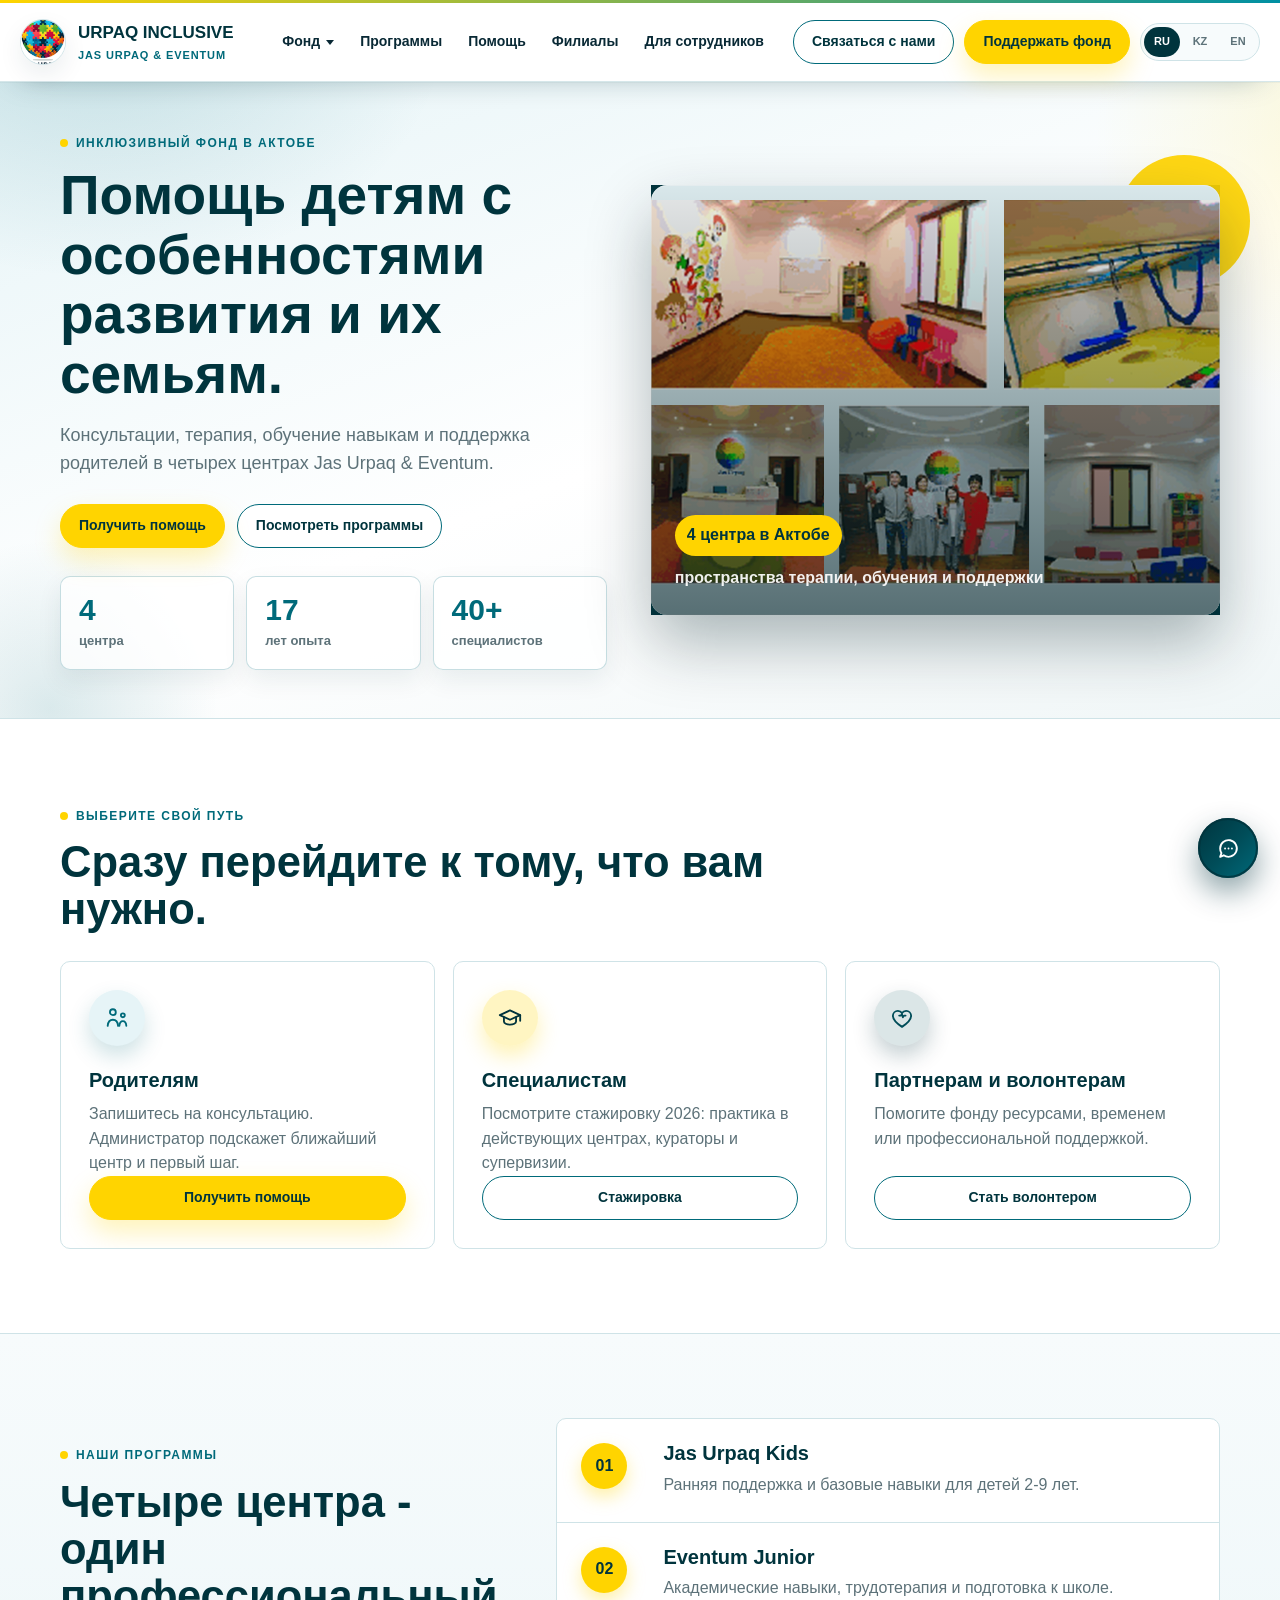
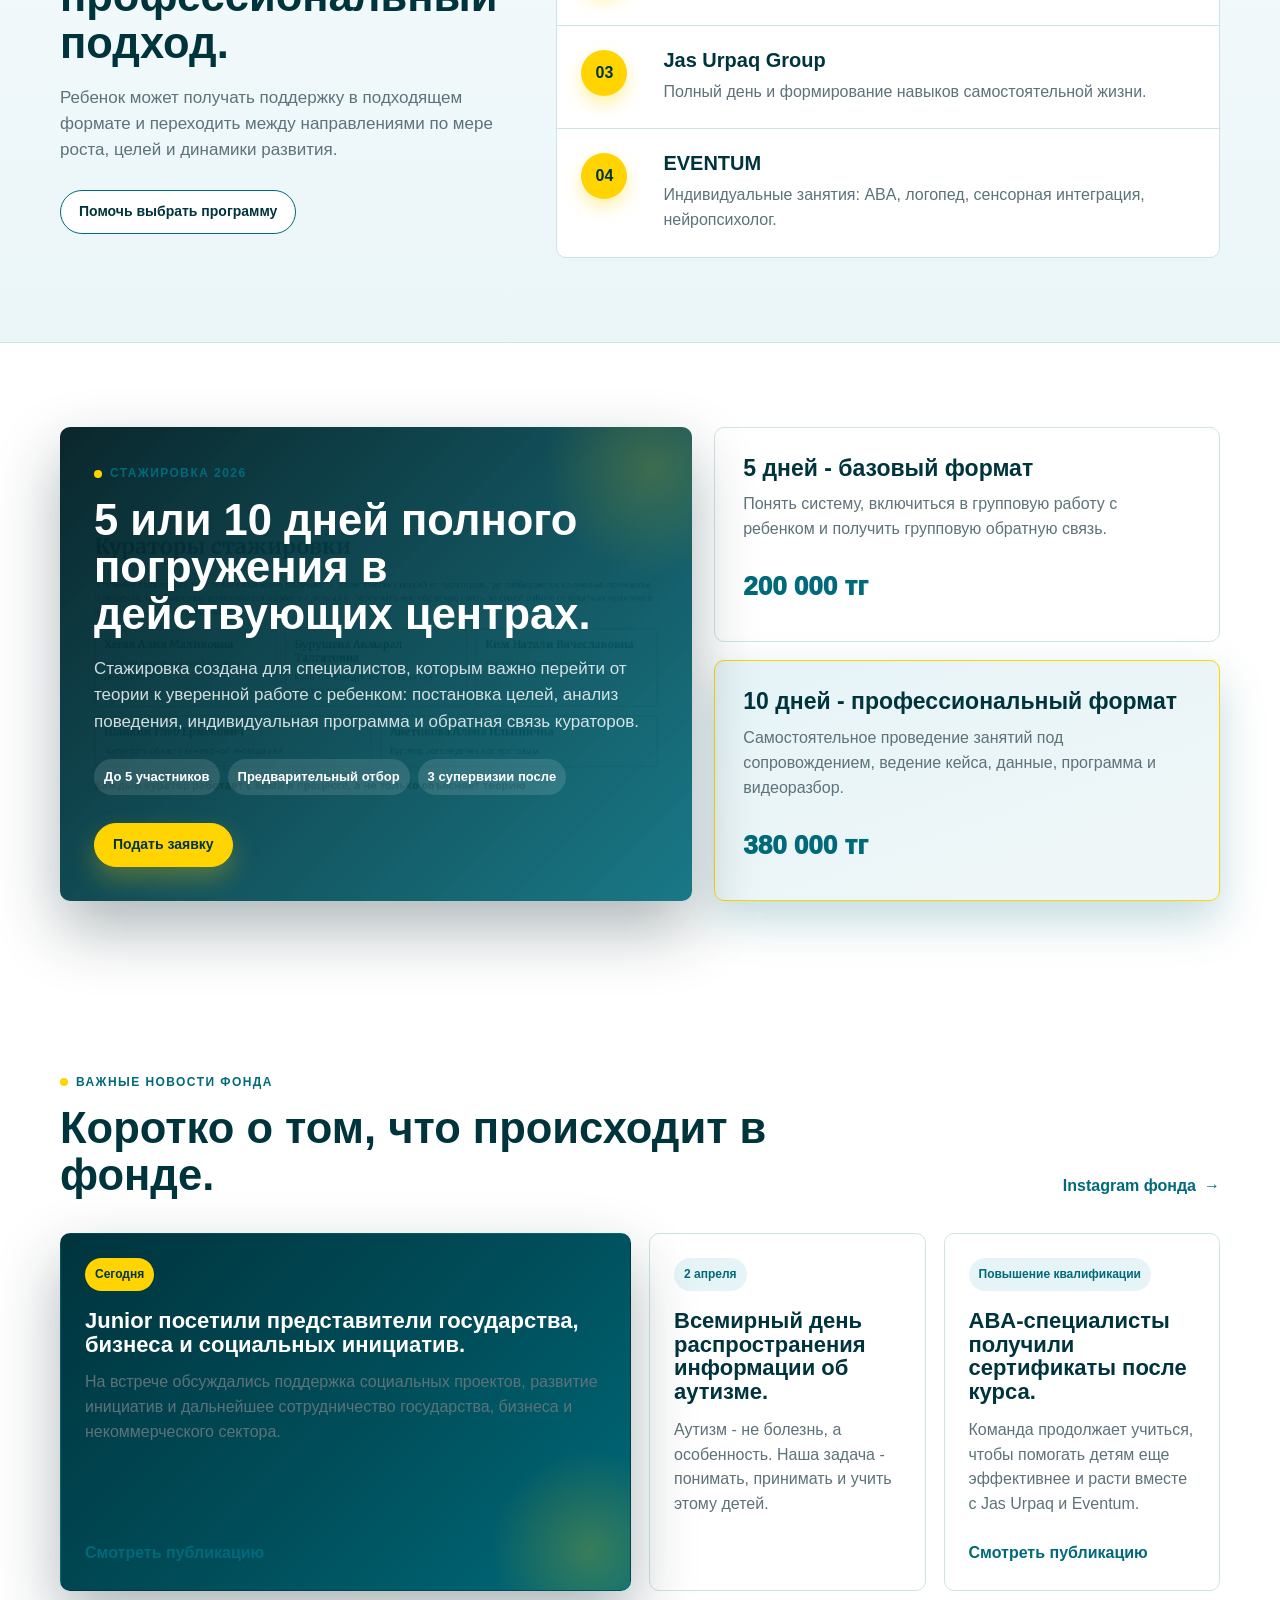
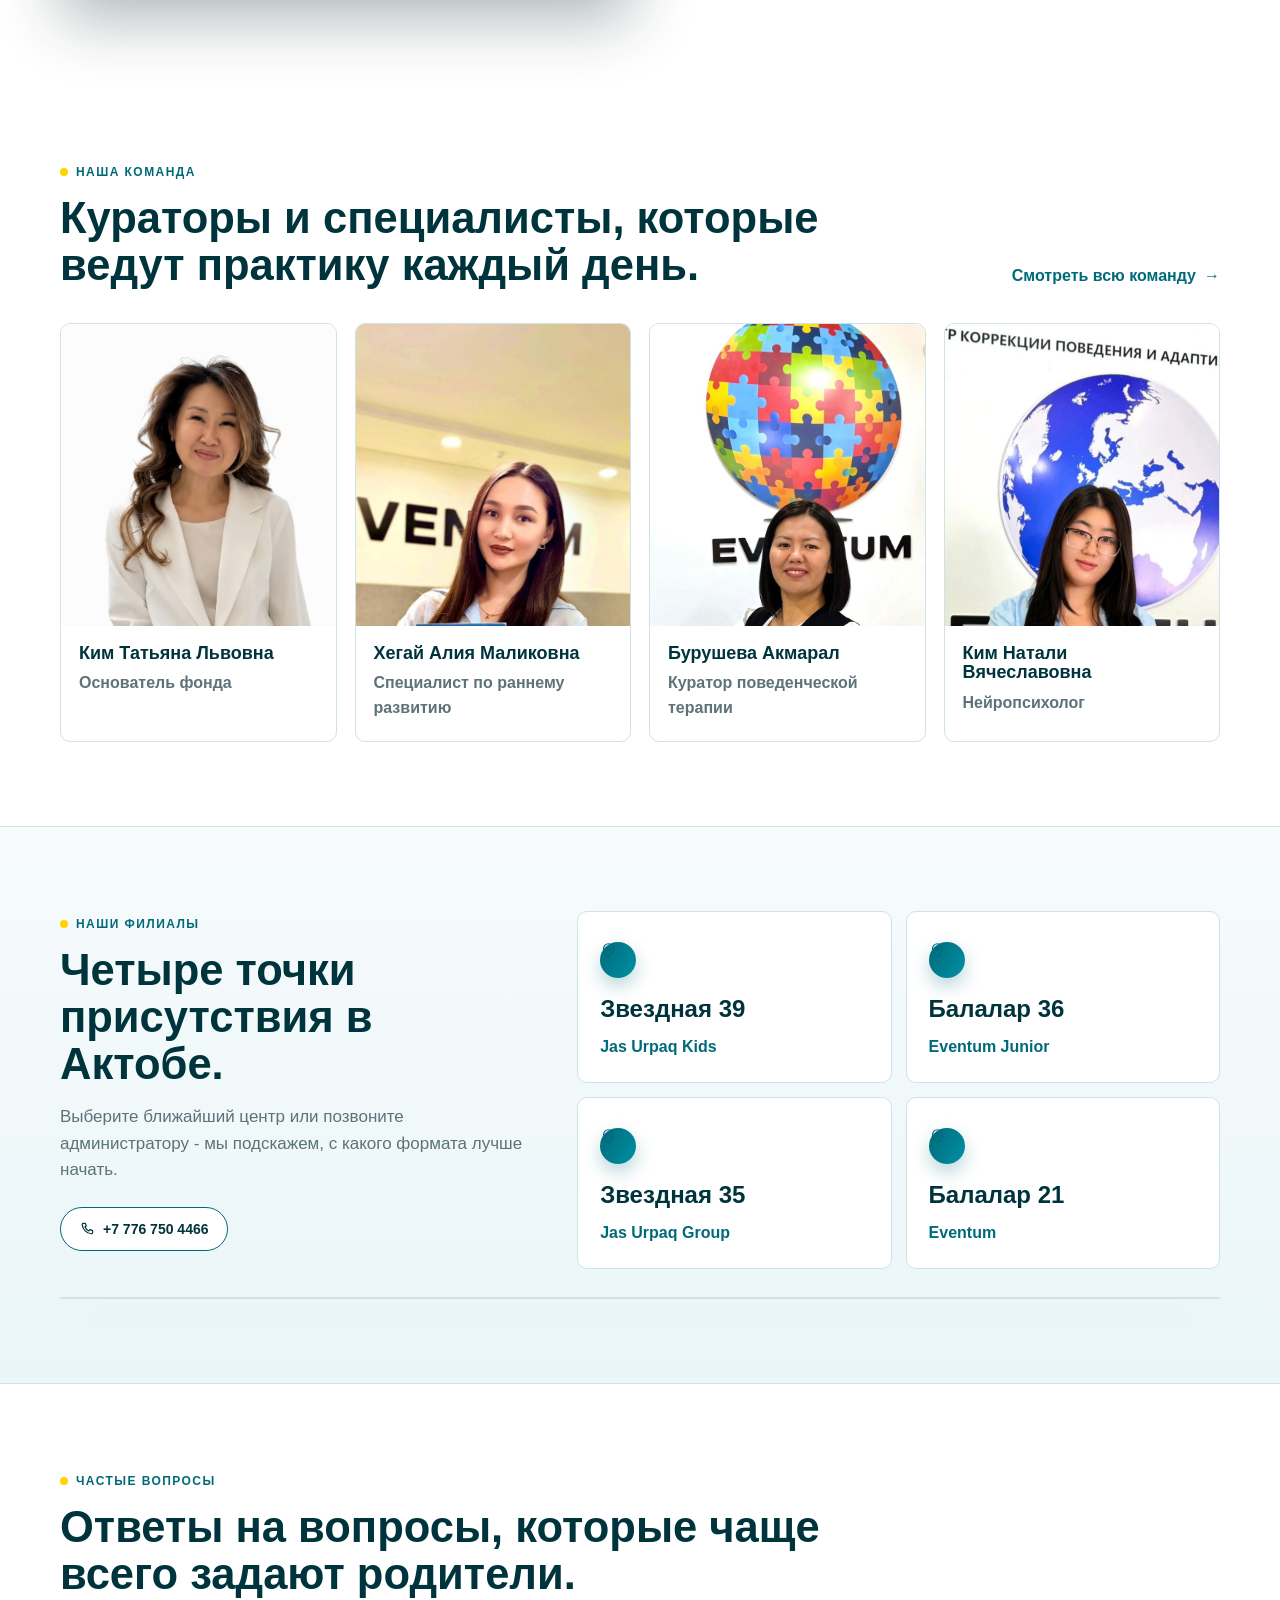
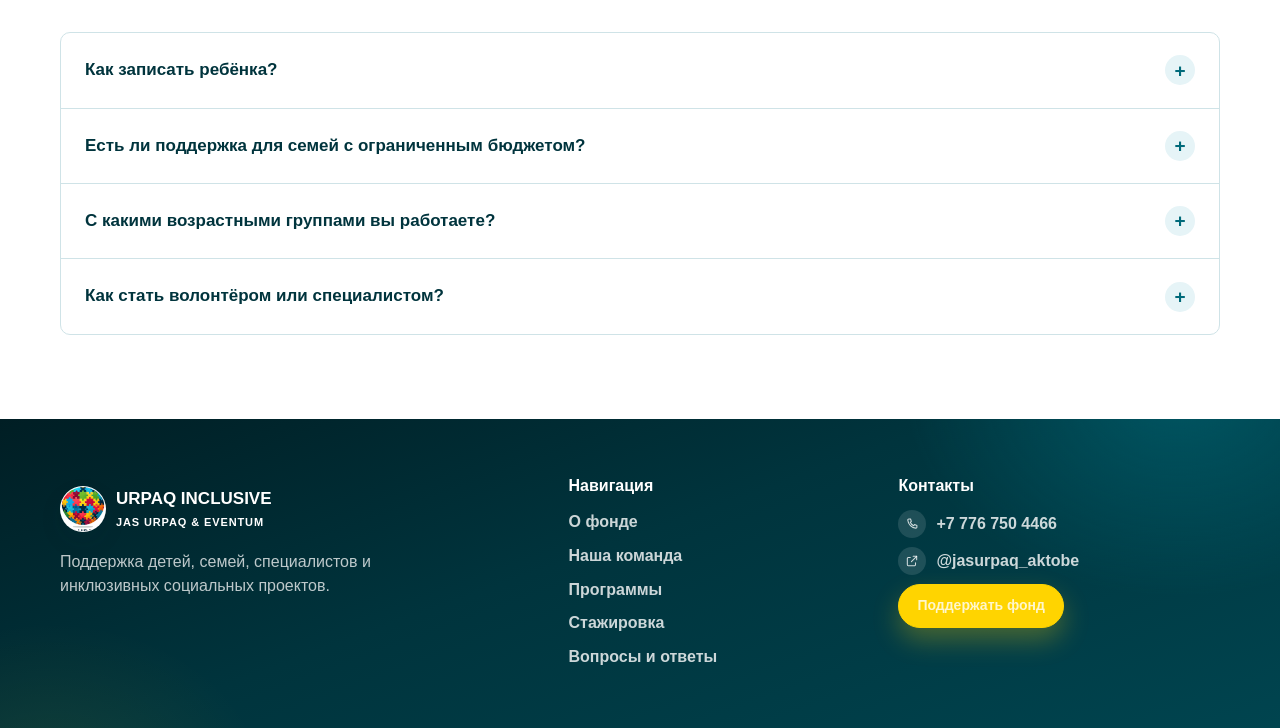
==== commit 9e14a6d6: "Redesigned" ====
--- a/index.html
+++ b/index.html
@@ -6,7 +6,7 @@
     <meta name="description" content="Urpaq Inclusive - фонд и сеть центров Jas Urpaq & Eventum для поддержки детей с особенностями развития, семей и специалистов.">
     <title>Urpaq Inclusive - поддержка детей и семей</title>
     <link rel="icon" href="assets/logo.jpg" type="image/jpeg">
-    <link rel="stylesheet" href="index.css?v=20260703-ux3">
+    <link rel="stylesheet" href="index.css?v=20260703-ux5">
 </head>
 <body>
     <header class="site-header">
@@ -31,6 +31,7 @@
                         <a href="specialists.html" data-i18n="nav_team">Наша команда</a>
                         <a href="index.html#news" data-i18n="nav_news">Новости</a>
                         <a href="index.html#internship" data-i18n="nav_internship">Стажировка</a>
+                        <a href="index.html#faq" data-i18n="nav_faq">Вопросы и ответы</a>
                     </div>
                 </div>
                 <a class="nav-link" href="#programs" data-i18n="nav_programs">Программы</a>
@@ -67,9 +68,9 @@
                         <a class="btn btn-outline" href="#programs" data-i18n="hero_programs">Посмотреть программы</a>
                     </div>
                     <div class="hero-metrics" aria-label="Ключевые показатели">
-                        <div><strong>4</strong><span data-i18n="metric_centres">центра</span></div>
-                        <div><strong>17</strong><span data-i18n="metric_years">лет опыта</span></div>
-                        <div><strong>40+</strong><span data-i18n="metric_team">специалистов</span></div>
+                        <div><strong class="counter">4</strong><span data-i18n="metric_centres">центра</span></div>
+                        <div><strong class="counter">17</strong><span data-i18n="metric_years">лет опыта</span></div>
+                        <div><strong class="counter">40+</strong><span data-i18n="metric_team">специалистов</span></div>
                     </div>
                 </div>
 
@@ -91,19 +92,19 @@
                 </div>
                 <div class="help-grid">
                     <article class="info-card path-card">
-                        <span class="card-icon" aria-hidden="true"><svg viewBox="0 0 24 24" fill="none" stroke="currentColor" stroke-width="1.6" stroke-linecap="round" stroke-linejoin="round"><circle cx="9" cy="8" r="3"></circle><path d="M3.5 19c0-3 2.5-5 5.5-5s5.5 2 5.5 5"></path><circle cx="17" cy="7" r="2.3"></circle><path d="M14.8 12.3c2.3.4 4 2.2 4.2 4.7"></path></svg></span>
+                        <span class="card-icon" aria-hidden="true"><svg viewBox="0 0 24 24" fill="none" stroke="currentColor" stroke-width="1.7" stroke-linecap="round" stroke-linejoin="round"><circle cx="8.2" cy="6.6" r="2.7"></circle><path d="M3.4 19.2c.3-3.4 2.3-5.6 4.8-5.6s4.5 2.2 4.8 5.6"></path><circle cx="17.4" cy="9.5" r="1.8"></circle><path d="M14.2 19.2c.2-2.7 1.6-4.3 3.2-4.3s3 1.6 3.2 4.3"></path></svg></span>
                         <h3 data-i18n="path_parent_title">Родителям</h3>
                         <p data-i18n="path_parent_text">Запишитесь на консультацию. Администратор подскажет ближайший центр и первый шаг.</p>
                         <button class="btn btn-support" type="button" data-open-modal="help" data-i18n="action_help">Получить помощь</button>
                     </article>
                     <article class="info-card path-card">
-                        <span class="card-icon" aria-hidden="true"><svg viewBox="0 0 24 24" fill="none" stroke="currentColor" stroke-width="1.6" stroke-linecap="round" stroke-linejoin="round"><rect x="3.5" y="13" width="4.2" height="7" rx="1"></rect><rect x="9.9" y="8" width="4.2" height="12" rx="1"></rect><rect x="16.3" y="4" width="4.2" height="16" rx="1"></rect></svg></span>
+                        <span class="card-icon icon-gold" aria-hidden="true"><svg viewBox="0 0 24 24" fill="none" stroke="currentColor" stroke-width="1.7" stroke-linecap="round" stroke-linejoin="round"><path d="M12 5 2.6 9.3 12 13.6l9.4-4.3z"></path><path d="M6.4 11.3v4c0 1.5 2.5 2.8 5.6 2.8s5.6-1.3 5.6-2.8v-4"></path><path d="M21.4 9.3v5.3"></path></svg></span>
                         <h3 data-i18n="path_specialist_title">Специалистам</h3>
                         <p data-i18n="path_specialist_text">Посмотрите стажировку 2026: практика в действующих центрах, кураторы и супервизии.</p>
                         <a class="btn btn-outline" href="#internship" data-i18n="nav_internship">Стажировка</a>
                     </article>
                     <article class="info-card path-card">
-                        <span class="card-icon" aria-hidden="true"><svg viewBox="0 0 24 24" fill="none" stroke="currentColor" stroke-width="1.6" stroke-linecap="round" stroke-linejoin="round"><path d="M12 20.2c-3.6-2.4-8.4-5.9-8.4-10.2 0-2.6 2.1-4.6 4.6-4.6 1.6 0 3 .8 3.8 2 .8-1.2 2.2-2 3.8-2 2.5 0 4.6 2 4.6 4.6 0 4.3-4.8 7.8-8.4 10.2z"></path></svg></span>
+                        <span class="card-icon icon-deep" aria-hidden="true"><svg viewBox="0 0 24 24" fill="none" stroke="currentColor" stroke-width="1.7" stroke-linecap="round" stroke-linejoin="round"><path d="M12 20.2c-3.6-2.4-8.4-5.9-8.4-10.2 0-2.6 2.1-4.6 4.6-4.6 1.6 0 3 .8 3.8 2 .8-1.2 2.2-2 3.8-2 2.5 0 4.6 2 4.6 4.6 0 4.3-4.8 7.8-8.4 10.2z"></path><path d="M9.4 9.8h1.6l.9-1.6.9 3.2 1-1.6h1.5"></path></svg></span>
                         <h3 data-i18n="path_partner_title">Партнерам и волонтерам</h3>
                         <p data-i18n="path_partner_text">Помогите фонду ресурсами, временем или профессиональной поддержкой.</p>
                         <button class="btn btn-outline" type="button" data-open-modal="volunteer" data-i18n="action_volunteer">Стать волонтером</button>
@@ -261,6 +262,40 @@
                     <div><span class="mini-icon" aria-hidden="true"><svg viewBox="0 0 24 24" fill="none" stroke="currentColor" stroke-width="1.6" stroke-linecap="round" stroke-linejoin="round"><path d="M12 21s-7-6.1-7-11.5A7 7 0 0 1 19 9.5C19 14.9 12 21 12 21z"></path><circle cx="12" cy="9.5" r="2.4"></circle></svg></span><strong>Балалар 21</strong><span>Eventum</span></div>
                 </div>
             </div>
+            <div class="wrap">
+                <div class="map-embed" aria-label="Карта филиалов Urpaq Inclusive">
+                    <script type="text/javascript" charset="utf-8" async src="https://api-maps.yandex.ru/services/constructor/1.0/js/?um=constructor%3A99e59f7ac544d07eee7694601a9f00a2c940a2b21b51f2d0929a64c4ccd80f75&amp;width=100%25&amp;height=512&amp;lang=ru_RU&amp;scroll=true"></script>
+                </div>
+            </div>
+        </section>
+
+        <section class="section" id="faq">
+            <div class="wrap">
+                <div class="section-head">
+                    <div>
+                        <span class="eyebrow" data-i18n="faq_eyebrow">Частые вопросы</span>
+                        <h2 data-i18n="faq_title">Ответы на вопросы, которые чаще всего задают родители.</h2>
+                    </div>
+                </div>
+                <div class="faq-list">
+                    <details class="faq-item">
+                        <summary data-i18n="faq_q1">Как записать ребёнка?</summary>
+                        <p data-i18n="faq_a1">Позвоните или приходите в любой из 4 центров на короткую вводную встречу. Специалист поговорит с вами о ребёнке и предложит первую программу - диагноз или направление врача для этого не требуются.</p>
+                    </details>
+                    <details class="faq-item">
+                        <summary data-i18n="faq_q2">Есть ли поддержка для семей с ограниченным бюджетом?</summary>
+                        <p data-i18n="faq_a2">Да. Часть каждого пожертвования направляется в фонд стипендий, который полностью или частично покрывает занятия для нуждающихся семей. Уточните условия у координатора центра.</p>
+                    </details>
+                    <details class="faq-item">
+                        <summary data-i18n="faq_q3">С какими возрастными группами вы работаете?</summary>
+                        <p data-i18n="faq_a3">Наши программы разделены на четыре группы - Kids, Junior, Jas Urpaq Group и Eventum - от раннего детства до подросткового возраста, плюс выездные мероприятия для всех возрастов. Подробнее - на странице «О нас».</p>
+                    </details>
+                    <details class="faq-item">
+                        <summary data-i18n="faq_q4">Как стать волонтёром или специалистом?</summary>
+                        <p data-i18n="faq_a4">Мы регулярно набираем волонтёров и круглый год ищем лицензированных специалистов. Обратитесь в любой центр, а действующие сотрудники могут войти на странице «Для сотрудников».</p>
+                    </details>
+                </div>
+            </div>
         </section>
     </main>
 
@@ -279,6 +314,7 @@
                 <a href="specialists.html" data-i18n="nav_team">Наша команда</a>
                 <a href="#programs" data-i18n="nav_programs">Программы</a>
                 <a href="#internship" data-i18n="nav_internship">Стажировка</a>
+                <a href="#faq" data-i18n="nav_faq">Вопросы и ответы</a>
             </div>
             <div>
                 <h3 data-i18n="footer_contact">Контакты</h3>
@@ -314,6 +350,23 @@
         </section>
     </div>
 
-    <script src="lang.js?v=20260703-ux3"></script>
+    <div class="quick-contact" id="quick-contact">
+        <div class="quick-contact-menu" id="quick-contact-menu">
+            <a class="quick-contact-link whatsapp" href="https://wa.me/77767504466" target="_blank" rel="noopener">
+                <span class="mini-icon" aria-hidden="true"><svg viewBox="0 0 24 24" fill="currentColor"><path d="M6.6 10.8c1.5 2.9 3.9 5.3 6.8 6.8l2.3-2.3c.3-.3.7-.4 1-.2 1.1.4 2.3.6 3.5.6.6 0 1 .4 1 1V20c0 .6-.4 1-1 1C10.6 21 3 13.4 3 4c0-.6.4-1 1-1h3.3c.6 0 1 .4 1 1 0 1.2.2 2.4.6 3.5.1.4 0 .8-.2 1l-2.1 2.3z"></path></svg></span>
+                <span data-i18n="quick_contact_whatsapp">Написать в WhatsApp</span>
+            </a>
+            <a class="quick-contact-link telegram" href="https://t.me/jasurpaq_aktobe" target="_blank" rel="noopener">
+                <span class="mini-icon" aria-hidden="true"><svg viewBox="0 0 24 24" fill="currentColor"><path d="M2 21l21-9L2 3v7l15 2-15 2z"></path></svg></span>
+                <span data-i18n="quick_contact_telegram">Написать в Telegram</span>
+            </a>
+        </div>
+        <button class="quick-contact-toggle" type="button" aria-expanded="false" aria-controls="quick-contact-menu" data-i18n-aria="quick_contact_label" aria-label="Быстрая связь">
+            <svg class="icon-chat" viewBox="0 0 24 24" fill="none" stroke="currentColor" stroke-width="1.8" stroke-linecap="round" stroke-linejoin="round" aria-hidden="true"><path d="M4 12a8 8 0 1 1 3.4 6.5L4 20l1.2-3.6A7.96 7.96 0 0 1 4 12z"></path><circle cx="8.7" cy="12" r="0.9" fill="currentColor" stroke="none"></circle><circle cx="12" cy="12" r="0.9" fill="currentColor" stroke="none"></circle><circle cx="15.3" cy="12" r="0.9" fill="currentColor" stroke="none"></circle></svg>
+            <svg class="icon-close" viewBox="0 0 24 24" fill="none" stroke="currentColor" stroke-width="2" stroke-linecap="round" stroke-linejoin="round" aria-hidden="true"><path d="M6 6l12 12M18 6L6 18"></path></svg>
+        </button>
+    </div>
+
+    <script src="lang.js?v=20260703-ux5"></script>
 </body>
 </html>
--- a/index.css
+++ b/index.css
@@ -2,14 +2,23 @@
   --yellow: #ffd400;
   --ice: #e6f4f7;
   --teal: #006a7a;
+  --teal-light: #0090a3;
+  --teal-deep: #004d59;
   --navy: #00343d;
+  --navy-deep: #001e24;
   --ink: #092935;
   --muted: #5d7279;
   --line: #cfe3e7;
+  --line-strong: #a9d2d9;
   --white: #ffffff;
   --soft: #f7fbfc;
   --shadow: 0 18px 48px rgba(0, 52, 61, 0.12);
-  --radius: 8px;
+  --shadow-blue: 0 20px 46px rgba(0, 106, 122, 0.24);
+  --shadow-blue-lg: 0 28px 64px rgba(0, 30, 36, 0.32);
+  --grad-navy: linear-gradient(135deg, var(--navy) 0%, var(--teal-deep) 52%, var(--teal) 100%);
+  --grad-teal: linear-gradient(120deg, var(--teal) 0%, var(--teal-light) 100%);
+  --grad-accent: linear-gradient(90deg, var(--yellow), var(--teal-light));
+  --radius: 10px;
   --max: 1160px;
   --font: Inter, "Segoe UI", Arial, sans-serif;
 }
@@ -69,9 +78,17 @@
   position: sticky;
   top: 0;
   z-index: 50;
-  background: rgba(255, 255, 255, 0.92);
-  border-bottom: 1px solid rgba(207, 227, 231, 0.9);
+  background: rgba(255, 255, 255, 0.86);
+  border-bottom: 1px solid rgba(0, 106, 122, 0.16);
+  box-shadow: 0 1px 0 rgba(0, 52, 61, 0.04), 0 14px 30px -20px rgba(0, 52, 61, 0.35);
   backdrop-filter: blur(18px);
+}
+
+.site-header::before {
+  content: "";
+  display: block;
+  height: 3px;
+  background: var(--grad-accent);
 }
 
 .nav-shell {
@@ -159,8 +176,9 @@
 .nav-dropdown:focus-within .nav-dropdown-toggle,
 .nav-dropdown:hover .nav-dropdown-toggle {
   color: var(--navy);
-  border-color: var(--teal);
-  background: rgba(230, 244, 247, 0.9);
+  border-color: rgba(0, 106, 122, 0.28);
+  background: linear-gradient(180deg, rgba(230, 244, 247, 0.95), rgba(230, 244, 247, 0.55));
+  box-shadow: inset 0 0 0 1px rgba(0, 106, 122, 0.06);
 }
 
 .nav-link::after {
@@ -201,10 +219,11 @@
 .nav-dropdown-menu,
 .contact-menu {
   position: absolute;
-  top: calc(100% + 10px);
+  top: 100%;
   right: 0;
   min-width: 230px;
   padding: 8px;
+  margin-top: 8px;
   border: 1px solid var(--line);
   border-radius: var(--radius);
   background: var(--white);
@@ -213,6 +232,17 @@
   pointer-events: none;
   transform: translateY(-4px);
   transition: opacity 0.18s ease, transform 0.18s ease;
+}
+
+.nav-dropdown-menu::before,
+.contact-menu::before {
+  content: "";
+  position: absolute;
+  left: 0;
+  right: 0;
+  top: -18px;
+  height: 18px;
+  background: transparent;
 }
 
 .nav-dropdown:hover .nav-dropdown-menu,
@@ -283,8 +313,10 @@
 }
 
 .btn-outline:hover {
-  background: var(--ice);
-  box-shadow: 0 10px 26px rgba(0, 106, 122, 0.14);
+  border-color: var(--teal);
+  color: var(--white);
+  background: var(--grad-teal);
+  box-shadow: var(--shadow-blue);
 }
 
 .btn-support {
@@ -380,14 +412,30 @@
 }
 
 .hero-section {
+  position: relative;
   overflow: hidden;
   border-bottom: 1px solid var(--line);
   background:
-    linear-gradient(135deg, rgba(230,244,247,0.96), rgba(255,255,255,0.86) 48%, rgba(255,212,0,0.14)),
-    var(--white);
+    radial-gradient(560px 420px at 8% -10%, rgba(0, 106, 122, 0.16), transparent 62%),
+    radial-gradient(480px 480px at 108% 8%, rgba(255, 212, 0, 0.16), transparent 60%),
+    linear-gradient(160deg, rgba(230,244,247,0.98), rgba(255,255,255,0.9) 55%, rgba(0,106,122,0.06));
+}
+
+.hero-section::after {
+  content: "";
+  position: absolute;
+  left: -120px;
+  bottom: -160px;
+  width: 340px;
+  height: 340px;
+  border-radius: 50%;
+  background: radial-gradient(circle, rgba(0, 106, 122, 0.14), rgba(0, 106, 122, 0) 70%);
+  pointer-events: none;
 }
 
 .hero-grid {
+  position: relative;
+  z-index: 1;
   min-height: 560px;
   display: grid;
   grid-template-columns: minmax(0, 0.98fr) minmax(410px, 1.02fr);
@@ -469,9 +517,17 @@
 
 .hero-metrics div {
   padding: 18px;
-  border: 1px solid rgba(0, 106, 122, 0.18);
+  border: 1px solid rgba(0, 106, 122, 0.22);
   border-radius: var(--radius);
-  background: rgba(255, 255, 255, 0.7);
+  background: rgba(255, 255, 255, 0.78);
+  box-shadow: 0 10px 24px rgba(0, 52, 61, 0.08);
+  transition: border-color 0.18s ease, box-shadow 0.18s ease, transform 0.18s ease;
+}
+
+.hero-metrics div:hover {
+  border-color: var(--teal);
+  box-shadow: var(--shadow-blue);
+  transform: translateY(-2px);
 }
 
 .hero-metrics strong {
@@ -491,27 +547,46 @@
 
 .hero-media {
   position: relative;
-  border-radius: var(--radius);
-  overflow: hidden;
+  overflow: visible;
   background: var(--navy);
   min-height: 430px;
-  box-shadow: var(--shadow);
+}
+
+.hero-media::before {
+  content: "";
+  position: absolute;
+  z-index: 0;
+  right: -30px;
+  top: -30px;
+  width: 132px;
+  height: 132px;
+  border-radius: 50%;
+  background: var(--yellow);
+  opacity: 0.92;
 }
 
 .hero-media img {
+  position: relative;
+  z-index: 1;
   width: 100%;
   height: 100%;
   min-height: 430px;
   object-fit: cover;
   object-position: 50% 19%;
-  filter: saturate(1.02);
+  filter: saturate(1.04);
+  border-radius: calc(var(--radius) + 6px);
+  box-shadow: var(--shadow-blue-lg);
+  outline: 1px solid rgba(255, 255, 255, 0.5);
+  outline-offset: -1px;
 }
 
 .hero-media::after {
   content: "";
   position: absolute;
+  z-index: 1;
   inset: 0;
-  background: linear-gradient(180deg, rgba(0,52,61,0.04), rgba(0,52,61,0.52));
+  border-radius: calc(var(--radius) + 6px);
+  background: linear-gradient(180deg, rgba(0,30,36,0.06), rgba(0,30,36,0.62));
 }
 
 .hero-media-caption {
@@ -519,7 +594,7 @@
   left: 24px;
   right: 24px;
   bottom: 24px;
-  z-index: 1;
+  z-index: 2;
   display: flex;
   flex-wrap: wrap;
   align-items: center;
@@ -545,7 +620,7 @@
 }
 
 .tinted {
-  background: var(--soft);
+  background: linear-gradient(180deg, var(--soft), var(--ice) 130%);
   border-block: 1px solid var(--line);
 }
 
@@ -586,11 +661,35 @@
   border: 1px solid var(--line);
   border-radius: var(--radius);
   background: var(--white);
+  transition: border-color 0.2s ease, box-shadow 0.2s ease, transform 0.2s ease;
 }
 
 .info-card {
+  position: relative;
   min-height: 220px;
   padding: 28px;
+  overflow: hidden;
+}
+
+.info-card::before {
+  content: "";
+  position: absolute;
+  inset: 0 0 auto 0;
+  height: 4px;
+  background: var(--grad-teal);
+  transform: scaleX(0);
+  transform-origin: left;
+  transition: transform 0.25s ease;
+}
+
+.info-card:hover {
+  border-color: rgba(0, 106, 122, 0.35);
+  box-shadow: var(--shadow-blue);
+  transform: translateY(-3px);
+}
+
+.info-card:hover::before {
+  transform: scaleX(1);
 }
 
 .info-card h3 {
@@ -618,21 +717,38 @@
 
 .card-icon {
   position: relative;
-  width: 52px;
-  height: 52px;
+  width: 56px;
+  height: 56px;
   display: inline-flex;
   align-items: center;
   justify-content: center;
   flex-shrink: 0;
   border-radius: 50%;
-  border: 2px solid var(--teal);
   background: var(--ice);
   color: var(--teal);
+  box-shadow: 0 10px 22px rgba(0, 106, 122, 0.2);
+  transition: transform 0.22s ease;
 }
 
 .card-icon svg {
-  width: 24px;
-  height: 24px;
+  width: 26px;
+  height: 26px;
+}
+
+.card-icon.icon-gold {
+  background: rgba(255, 212, 0, 0.24);
+  color: var(--navy);
+  box-shadow: 0 10px 22px rgba(255, 212, 0, 0.3);
+}
+
+.card-icon.icon-deep {
+  background: rgba(0, 77, 89, 0.14);
+  color: var(--teal-deep);
+  box-shadow: 0 10px 22px rgba(0, 52, 61, 0.24);
+}
+
+.path-card:hover .card-icon {
+  transform: scale(1.06) rotate(-3deg);
 }
 
 .mini-icon {
@@ -640,12 +756,13 @@
   align-items: center;
   justify-content: center;
   flex-shrink: 0;
-  width: 34px;
-  height: 34px;
+  width: 36px;
+  height: 36px;
   margin-bottom: 12px;
   border-radius: 50%;
-  background: var(--ice);
-  color: var(--teal);
+  background: var(--grad-teal);
+  color: var(--white);
+  box-shadow: 0 8px 18px rgba(0, 106, 122, 0.28);
 }
 
 .mini-icon svg {
@@ -688,11 +805,22 @@
   color: var(--teal);
   font-weight: 900;
   white-space: nowrap;
+  transition: color 0.18s ease;
+}
+
+.text-link:hover {
+  color: var(--navy);
 }
 
 .text-link::after {
   content: "→";
   margin-left: 8px;
+  transition: transform 0.18s ease;
+  display: inline-block;
+}
+
+.text-link:hover::after {
+  transform: translateX(3px);
 }
 
 .news-grid {
@@ -709,14 +837,29 @@
 
 .news-card:hover {
   transform: translateY(-3px);
-  border-color: var(--teal);
-  box-shadow: var(--shadow);
+  border-color: rgba(0, 106, 122, 0.35);
+  box-shadow: var(--shadow-blue);
 }
 
 .news-featured {
+  position: relative;
   grid-column: span 2;
-  background: linear-gradient(135deg, var(--navy), #005867);
+  overflow: hidden;
+  background: var(--grad-navy);
   border-color: transparent;
+  box-shadow: var(--shadow-blue-lg);
+}
+
+.news-featured::after {
+  content: "";
+  position: absolute;
+  right: -60px;
+  bottom: -60px;
+  width: 200px;
+  height: 200px;
+  border-radius: 50%;
+  background: radial-gradient(circle, rgba(255, 212, 0, 0.22), transparent 70%);
+  pointer-events: none;
 }
 
 .news-featured h3,
@@ -783,6 +926,11 @@
   gap: 18px;
   padding: 24px;
   border-bottom: 1px solid var(--line);
+  transition: background 0.18s ease;
+}
+
+.program-row:hover {
+  background: linear-gradient(90deg, rgba(230, 244, 247, 0.6), transparent);
 }
 
 .program-row:last-child {
@@ -799,6 +947,7 @@
   background: var(--yellow);
   color: var(--navy);
   font-weight: 900;
+  box-shadow: 0 8px 18px rgba(255, 212, 0, 0.35);
 }
 
 .program-row p {
@@ -813,13 +962,27 @@
 }
 
 .internship-card {
+  position: relative;
+  overflow: hidden;
   padding: 34px;
   border-radius: var(--radius);
   color: var(--white);
   background:
-    linear-gradient(135deg, rgba(0,52,61,0.95), rgba(0,106,122,0.9)),
+    linear-gradient(135deg, rgba(0,30,36,0.96), rgba(0,106,122,0.9)),
     url("assets/centres/internship-curators.png") center/cover;
-  box-shadow: var(--shadow);
+  box-shadow: var(--shadow-blue-lg);
+}
+
+.internship-card::after {
+  content: "";
+  position: absolute;
+  right: -70px;
+  top: -70px;
+  width: 220px;
+  height: 220px;
+  border-radius: 50%;
+  background: radial-gradient(circle, rgba(255, 212, 0, 0.18), transparent 70%);
+  pointer-events: none;
 }
 
 .internship-card h2 {
@@ -874,7 +1037,8 @@
 
 .format-card.accent {
   border-color: var(--yellow);
-  background: var(--ice);
+  background: linear-gradient(160deg, var(--ice), rgba(0, 106, 122, 0.06));
+  box-shadow: var(--shadow-blue);
 }
 
 .team-preview {
@@ -887,6 +1051,12 @@
 
 .team-mini {
   overflow: hidden;
+}
+
+.team-mini:hover {
+  border-color: rgba(0, 106, 122, 0.35);
+  box-shadow: var(--shadow-blue);
+  transform: translateY(-3px);
 }
 
 .team-mini img {
@@ -940,12 +1110,13 @@
   border: 1px solid var(--line);
   border-radius: var(--radius);
   background: var(--white);
-  transition: border-color 0.18s ease, box-shadow 0.18s ease;
+  transition: border-color 0.18s ease, box-shadow 0.18s ease, transform 0.18s ease;
 }
 
 .location-list div:hover {
-  border-color: var(--teal);
-  box-shadow: var(--shadow);
+  border-color: rgba(0, 106, 122, 0.35);
+  box-shadow: var(--shadow-blue);
+  transform: translateY(-3px);
 }
 
 .location-list strong {
@@ -961,10 +1132,261 @@
   font-weight: 900;
 }
 
+.map-embed {
+  margin-top: 28px;
+  border: 1px solid var(--line);
+  border-radius: var(--radius);
+  overflow: hidden;
+  box-shadow: var(--shadow);
+  background: var(--soft);
+  line-height: 0;
+}
+
+.map-embed ymaps,
+.map-embed iframe {
+  width: 100% !important;
+}
+
+/* FAQ accordion */
+.faq-list {
+  border: 1px solid var(--line);
+  border-radius: var(--radius);
+  overflow: hidden;
+  background: var(--white);
+}
+
+.faq-item {
+  border-bottom: 1px solid var(--line);
+}
+
+.faq-item:last-child {
+  border-bottom: 0;
+}
+
+.faq-item summary {
+  position: relative;
+  display: flex;
+  align-items: center;
+  gap: 18px;
+  padding: 24px 62px 24px 24px;
+  cursor: pointer;
+  list-style: none;
+  color: var(--navy);
+  font-weight: 900;
+  font-size: 17px;
+  transition: background 0.18s ease;
+}
+
+.faq-item summary::-webkit-details-marker {
+  display: none;
+}
+
+.faq-item summary::after {
+  content: "+";
+  position: absolute;
+  right: 24px;
+  top: 50%;
+  width: 30px;
+  height: 30px;
+  transform: translateY(-50%);
+  display: inline-flex;
+  align-items: center;
+  justify-content: center;
+  border-radius: 50%;
+  background: var(--ice);
+  color: var(--teal);
+  font-size: 19px;
+  font-weight: 900;
+  transition: background 0.18s ease, color 0.18s ease, transform 0.22s ease;
+}
+
+.faq-item:hover summary {
+  background: linear-gradient(90deg, rgba(230, 244, 247, 0.6), transparent);
+}
+
+.faq-item[open] summary::after {
+  content: "−";
+  background: var(--teal);
+  color: var(--white);
+  transform: translateY(-50%) rotate(180deg);
+}
+
+.faq-item p {
+  margin: 0;
+  padding: 0 62px 26px 24px;
+  color: var(--muted);
+}
+
+/* Floating quick-contact (WhatsApp / Telegram) */
+.quick-contact {
+  position: fixed;
+  right: 22px;
+  bottom: 22px;
+  z-index: 90;
+  display: flex;
+  flex-direction: column;
+  align-items: flex-end;
+  gap: 14px;
+}
+
+.quick-contact-menu {
+  display: flex;
+  flex-direction: column;
+  align-items: flex-end;
+  gap: 10px;
+  opacity: 0;
+  pointer-events: none;
+  transform: translateY(10px);
+  transition: opacity 0.2s ease, transform 0.2s ease;
+}
+
+.quick-contact.is-open .quick-contact-menu {
+  opacity: 1;
+  pointer-events: auto;
+  transform: translateY(0);
+}
+
+.quick-contact-link {
+  display: inline-flex;
+  align-items: center;
+  gap: 12px;
+  padding: 6px 20px 6px 6px;
+  border: 1px solid var(--line);
+  border-radius: 999px;
+  background: var(--white);
+  color: var(--navy);
+  font-size: 14px;
+  font-weight: 800;
+  white-space: nowrap;
+  box-shadow: var(--shadow);
+  transition: transform 0.18s ease, box-shadow 0.18s ease, border-color 0.18s ease;
+}
+
+.quick-contact-link:hover {
+  transform: translateY(-2px) scale(1.02);
+  border-color: rgba(0, 52, 61, 0.3);
+  box-shadow: var(--shadow-blue);
+}
+
+.quick-contact-link .mini-icon {
+  width: 40px;
+  height: 40px;
+  margin-bottom: 0;
+  background: linear-gradient(150deg, var(--teal) 0%, var(--navy) 100%);
+  box-shadow: 0 8px 18px rgba(0, 52, 61, 0.32);
+}
+
+.quick-contact-link .mini-icon svg {
+  width: 19px;
+  height: 19px;
+}
+
+.quick-contact-link.telegram .mini-icon {
+  background: linear-gradient(150deg, var(--teal-deep) 0%, var(--navy-deep) 100%);
+}
+
+.quick-contact-toggle {
+  position: relative;
+  width: 60px;
+  height: 60px;
+  border: 0;
+  border-radius: 50%;
+  display: inline-flex;
+  align-items: center;
+  justify-content: center;
+  background: var(--grad-navy);
+  color: var(--white);
+  box-shadow: 0 14px 30px rgba(0, 52, 61, 0.45);
+  transition: transform 0.2s ease;
+}
+
+.quick-contact-toggle::before,
+.quick-contact-toggle::after {
+  content: "";
+  position: absolute;
+  inset: 0;
+  border-radius: 50%;
+  border: 2px solid rgba(0, 52, 61, 0.55);
+  animation: quick-contact-pulse 2.6s ease-out infinite;
+  pointer-events: none;
+}
+
+.quick-contact-toggle::after {
+  animation-delay: 1.3s;
+}
+
+.quick-contact.is-open .quick-contact-toggle::before,
+.quick-contact.is-open .quick-contact-toggle::after {
+  animation-play-state: paused;
+  opacity: 0;
+}
+
+@keyframes quick-contact-pulse {
+  0% {
+    transform: scale(1);
+    opacity: 0.55;
+  }
+  100% {
+    transform: scale(1.6);
+    opacity: 0;
+  }
+}
+
+.quick-contact-toggle:hover {
+  transform: scale(1.06);
+}
+
+.quick-contact-toggle svg {
+  position: absolute;
+  width: 25px;
+  height: 25px;
+  transition: transform 0.2s ease, opacity 0.2s ease;
+}
+
+.quick-contact-toggle .icon-close {
+  opacity: 0;
+  transform: scale(0.5) rotate(-45deg);
+}
+
+.quick-contact.is-open .quick-contact-toggle .icon-chat {
+  opacity: 0;
+  transform: scale(0.5) rotate(45deg);
+}
+
+.quick-contact.is-open .quick-contact-toggle .icon-close {
+  opacity: 1;
+  transform: scale(1) rotate(0deg);
+}
+
+@media (prefers-reduced-motion: reduce) {
+  .quick-contact-toggle::before,
+  .quick-contact-toggle::after {
+    animation: none;
+    opacity: 0;
+  }
+}
+
 .site-footer {
+  position: relative;
+  overflow: hidden;
   padding: 58px 0;
   color: var(--white);
-  background: var(--navy);
+  background: linear-gradient(160deg, var(--navy-deep) 0%, var(--navy) 45%, var(--teal-deep) 130%);
+}
+
+.site-footer::before {
+  content: "";
+  position: absolute;
+  inset: 0;
+  background:
+    radial-gradient(420px 320px at 92% -10%, rgba(0, 144, 163, 0.35), transparent 65%),
+    radial-gradient(360px 280px at 4% 120%, rgba(255, 212, 0, 0.08), transparent 60%);
+  pointer-events: none;
+}
+
+.site-footer .wrap {
+  position: relative;
+  z-index: 1;
 }
 
 .footer-grid {
@@ -1038,7 +1460,15 @@
   padding: 32px;
   border-radius: var(--radius);
   background: var(--white);
-  box-shadow: var(--shadow);
+  box-shadow: var(--shadow-blue-lg);
+}
+
+.modal-panel::before {
+  content: "";
+  display: block;
+  height: 5px;
+  margin: -32px -32px 26px;
+  background: var(--grad-accent);
 }
 
 .modal-close {
@@ -1091,12 +1521,23 @@
   border-color: var(--teal);
   outline: 0;
   background: var(--white);
+  box-shadow: 0 0 0 4px rgba(0, 106, 122, 0.14);
 }
 
 .page-hero {
+  position: relative;
+  overflow: hidden;
   padding: 72px 0;
-  background: linear-gradient(135deg, var(--ice), var(--white));
+  background:
+    radial-gradient(520px 400px at 6% -20%, rgba(0, 106, 122, 0.16), transparent 62%),
+    radial-gradient(420px 380px at 106% 10%, rgba(255, 212, 0, 0.14), transparent 60%),
+    linear-gradient(150deg, var(--ice), var(--white));
   border-bottom: 1px solid var(--line);
+}
+
+.page-hero .wrap {
+  position: relative;
+  z-index: 1;
 }
 
 .page-hero p {
@@ -1135,17 +1576,36 @@
 .value-card,
 .branch-card {
   padding: 24px;
-  transition: border-color 0.18s ease, box-shadow 0.18s ease;
-}
-
+}
+
+.value-card {
+  position: relative;
+  overflow: hidden;
+}
+
+.value-card::before {
+  content: "";
+  position: absolute;
+  inset: 0 0 auto 0;
+  height: 3px;
+  background: var(--grad-accent);
+}
+
+.value-card:hover,
 .branch-card:hover {
-  border-color: var(--teal);
-  box-shadow: var(--shadow);
+  border-color: rgba(0, 106, 122, 0.35);
+  box-shadow: var(--shadow-blue);
+  transform: translateY(-3px);
 }
 
 .value-card strong {
-  color: var(--teal);
-  font-size: 34px;
+  display: block;
+  background: var(--grad-teal);
+  -webkit-background-clip: text;
+  background-clip: text;
+  color: transparent;
+  font-size: 36px;
+  font-weight: 950;
 }
 
 .value-card span,
@@ -1168,6 +1628,11 @@
   display: grid;
   grid-template-columns: 168px 1fr;
   overflow: hidden;
+}
+
+.team-card:hover {
+  border-color: rgba(0, 106, 122, 0.35);
+  box-shadow: var(--shadow-blue);
 }
 
 .team-card img {
@@ -1206,17 +1671,29 @@
   place-items: center;
   padding: 24px;
   background:
-    linear-gradient(135deg, rgba(230,244,247,0.96), rgba(255,255,255,0.9)),
+    radial-gradient(600px 480px at 12% -10%, rgba(0, 106, 122, 0.14), transparent 60%),
+    radial-gradient(520px 420px at 100% 110%, rgba(255, 212, 0, 0.14), transparent 60%),
+    linear-gradient(150deg, rgba(230,244,247,0.96), rgba(255,255,255,0.92)),
     var(--ice);
 }
 
 .login-card {
+  position: relative;
+  overflow: hidden;
   width: min(420px, 100%);
   padding: 34px;
   border: 1px solid var(--line);
   border-radius: var(--radius);
   background: var(--white);
-  box-shadow: var(--shadow);
+  box-shadow: var(--shadow-blue-lg);
+}
+
+.login-card::before {
+  content: "";
+  display: block;
+  height: 4px;
+  margin: -34px -34px 0;
+  background: var(--grad-accent);
 }
 
 .login-card h1 {
@@ -1261,6 +1738,7 @@
   border-color: var(--teal);
   outline: 0;
   background: var(--white);
+  box-shadow: 0 0 0 4px rgba(0, 106, 122, 0.14);
 }
 
 .login-back {
@@ -1487,4 +1965,23 @@
     aspect-ratio: 4 / 3;
   }
 
-}
+  .quick-contact {
+    right: 14px;
+    bottom: 14px;
+  }
+
+  .quick-contact-toggle {
+    width: 52px;
+    height: 52px;
+  }
+
+  .faq-item summary {
+    padding: 20px 52px 20px 18px;
+    font-size: 15.5px;
+  }
+
+  .faq-item p {
+    padding: 0 52px 22px 18px;
+  }
+
+}
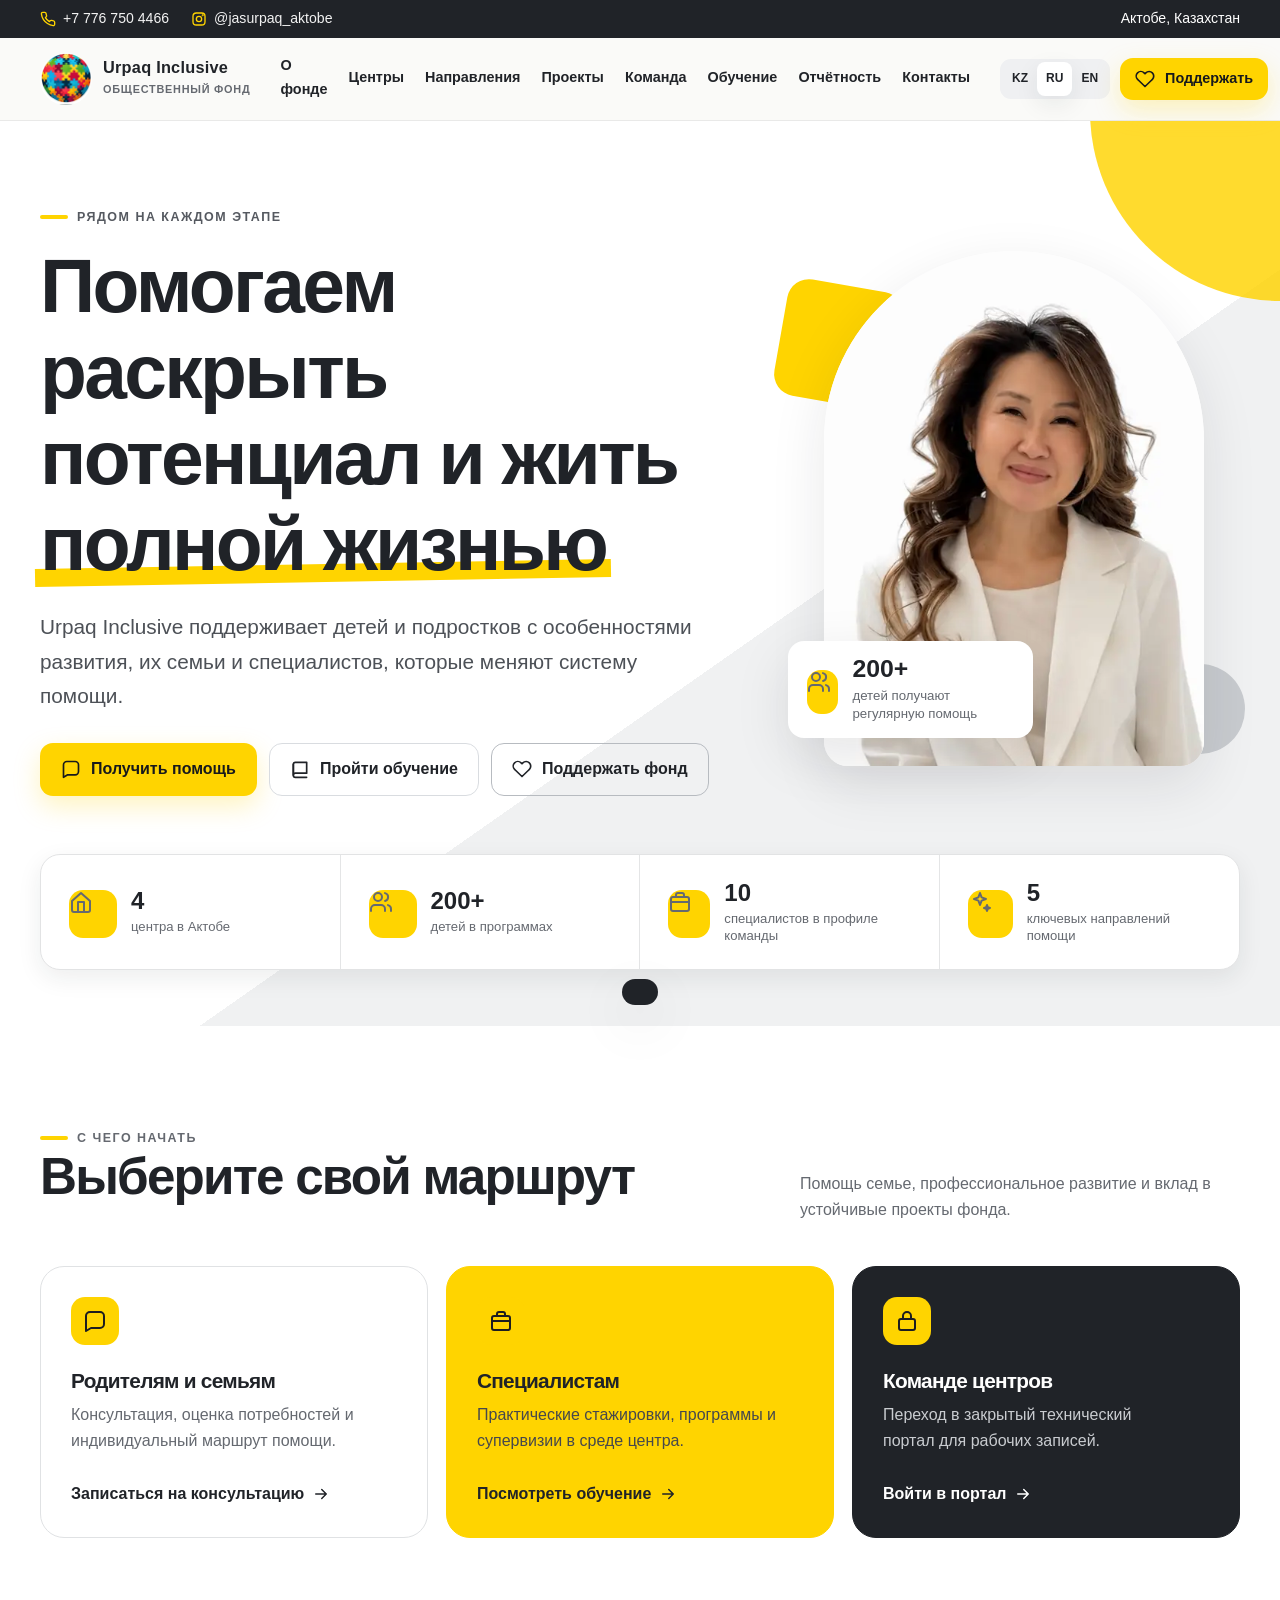
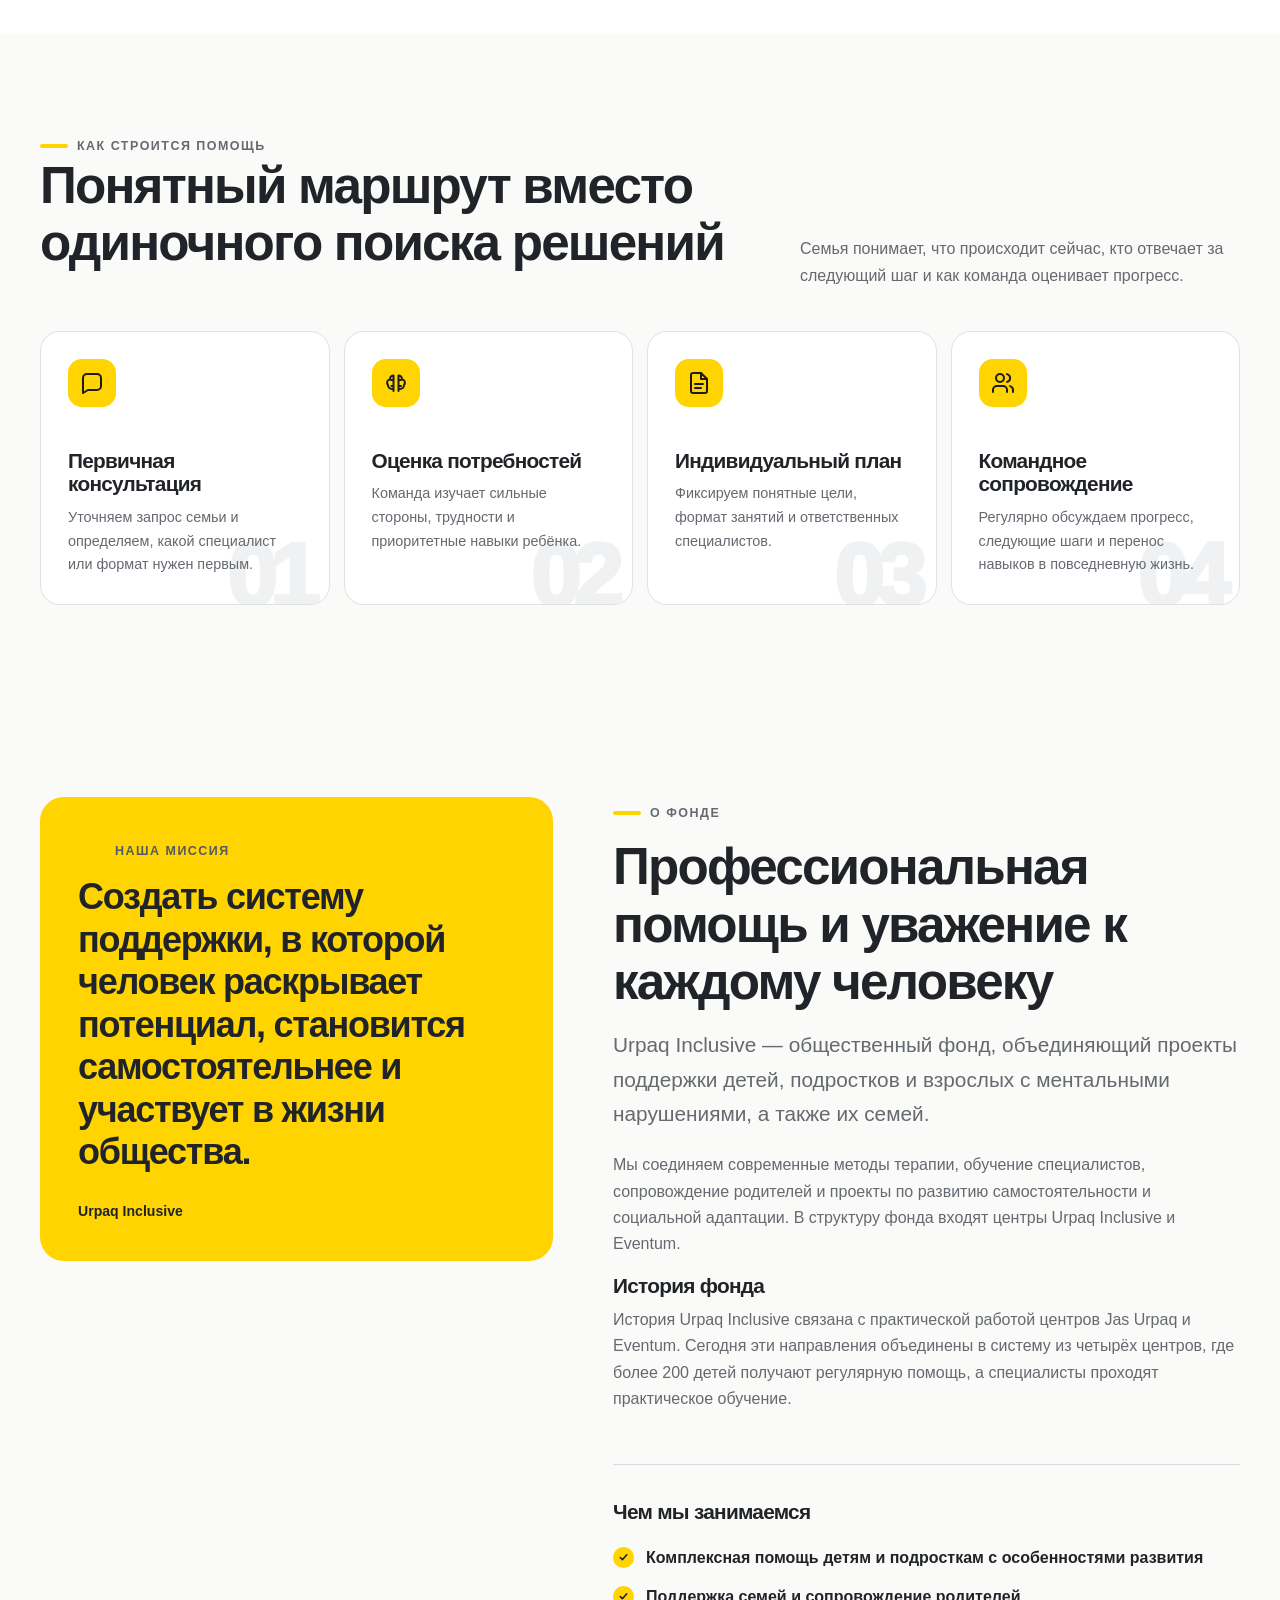
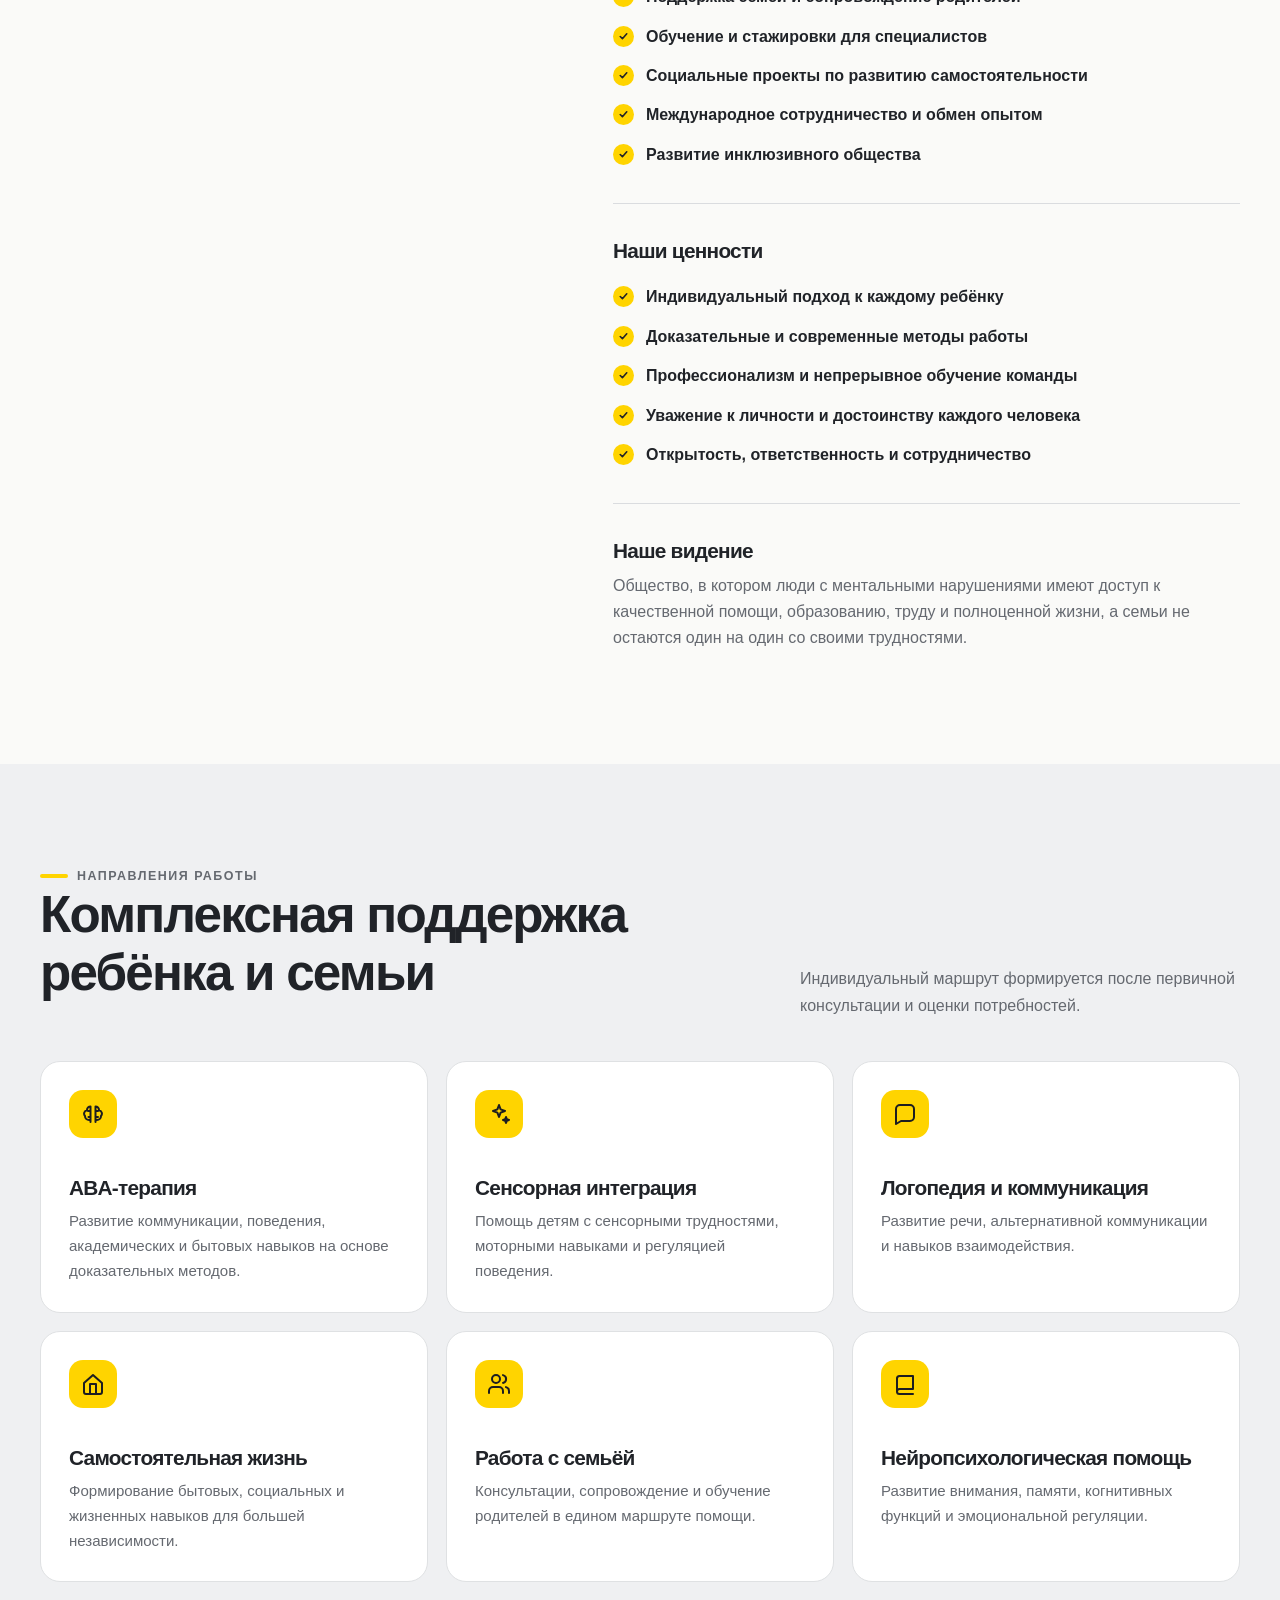
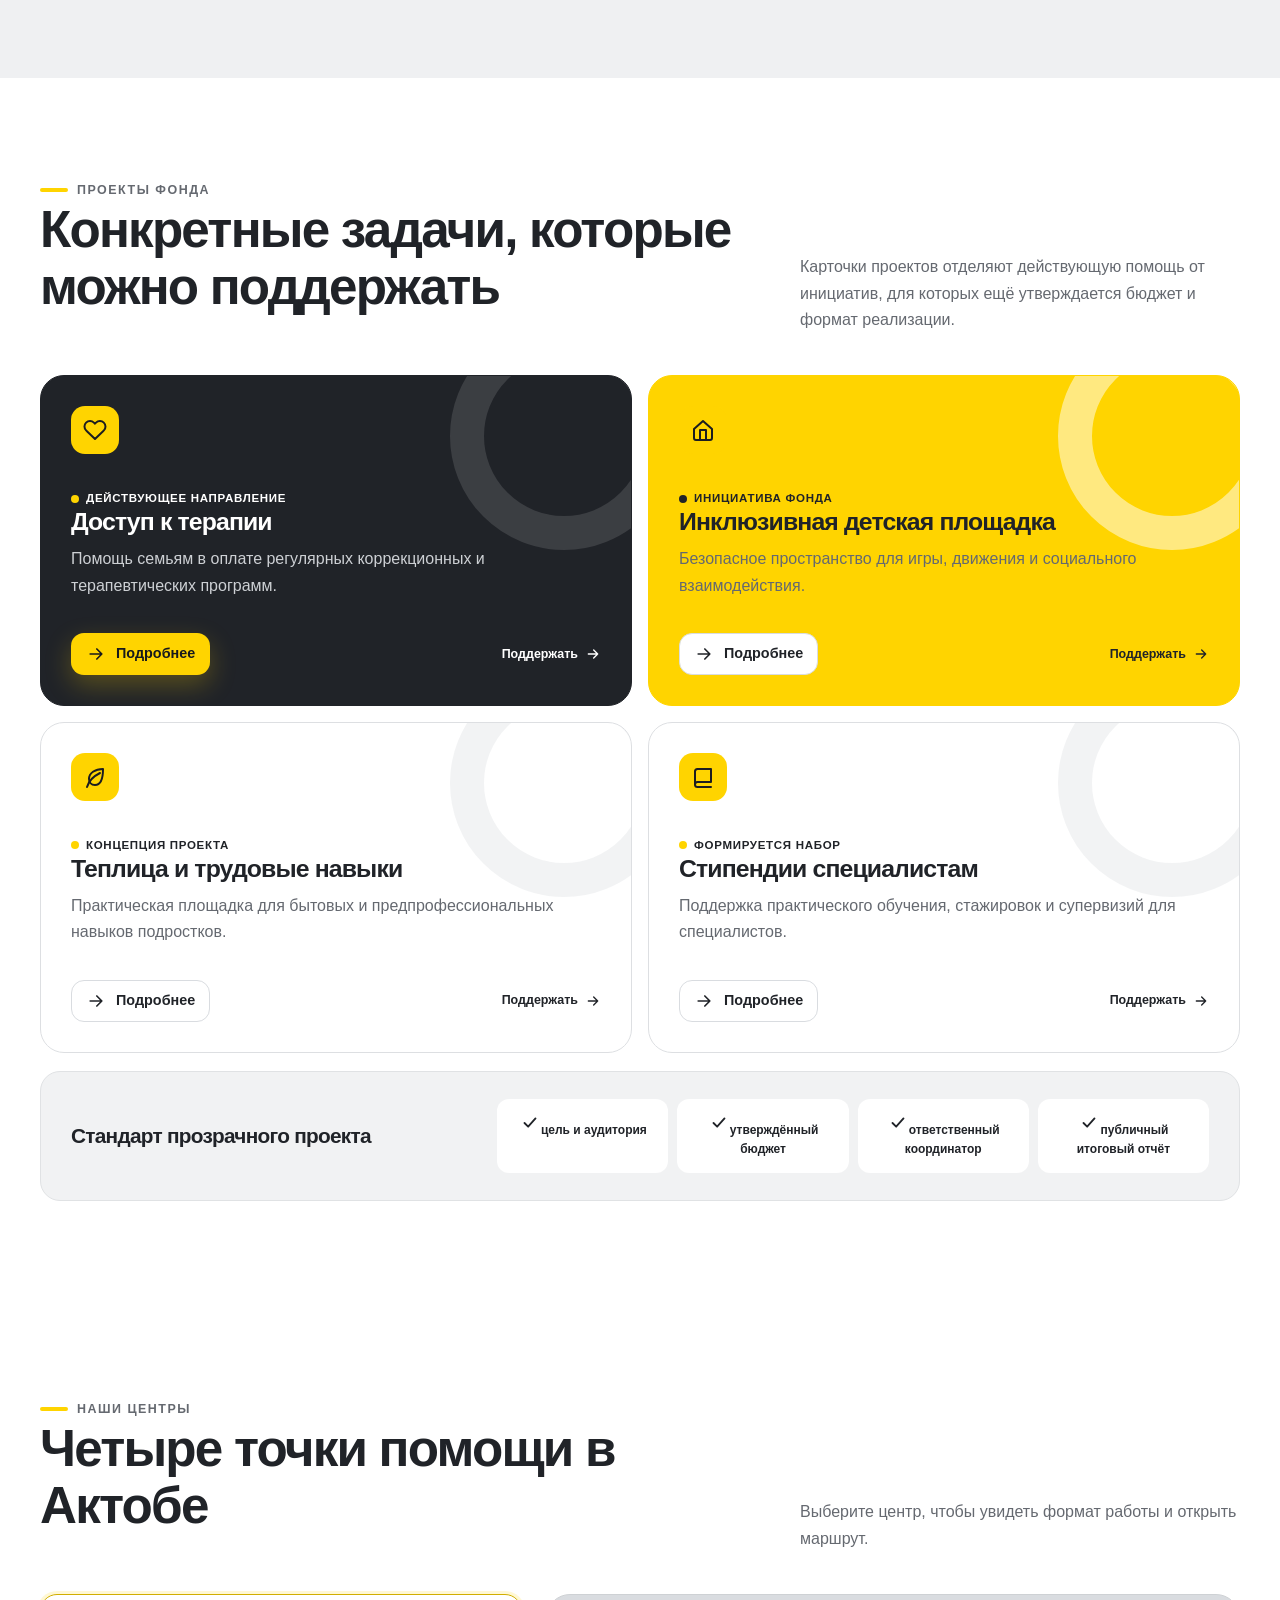
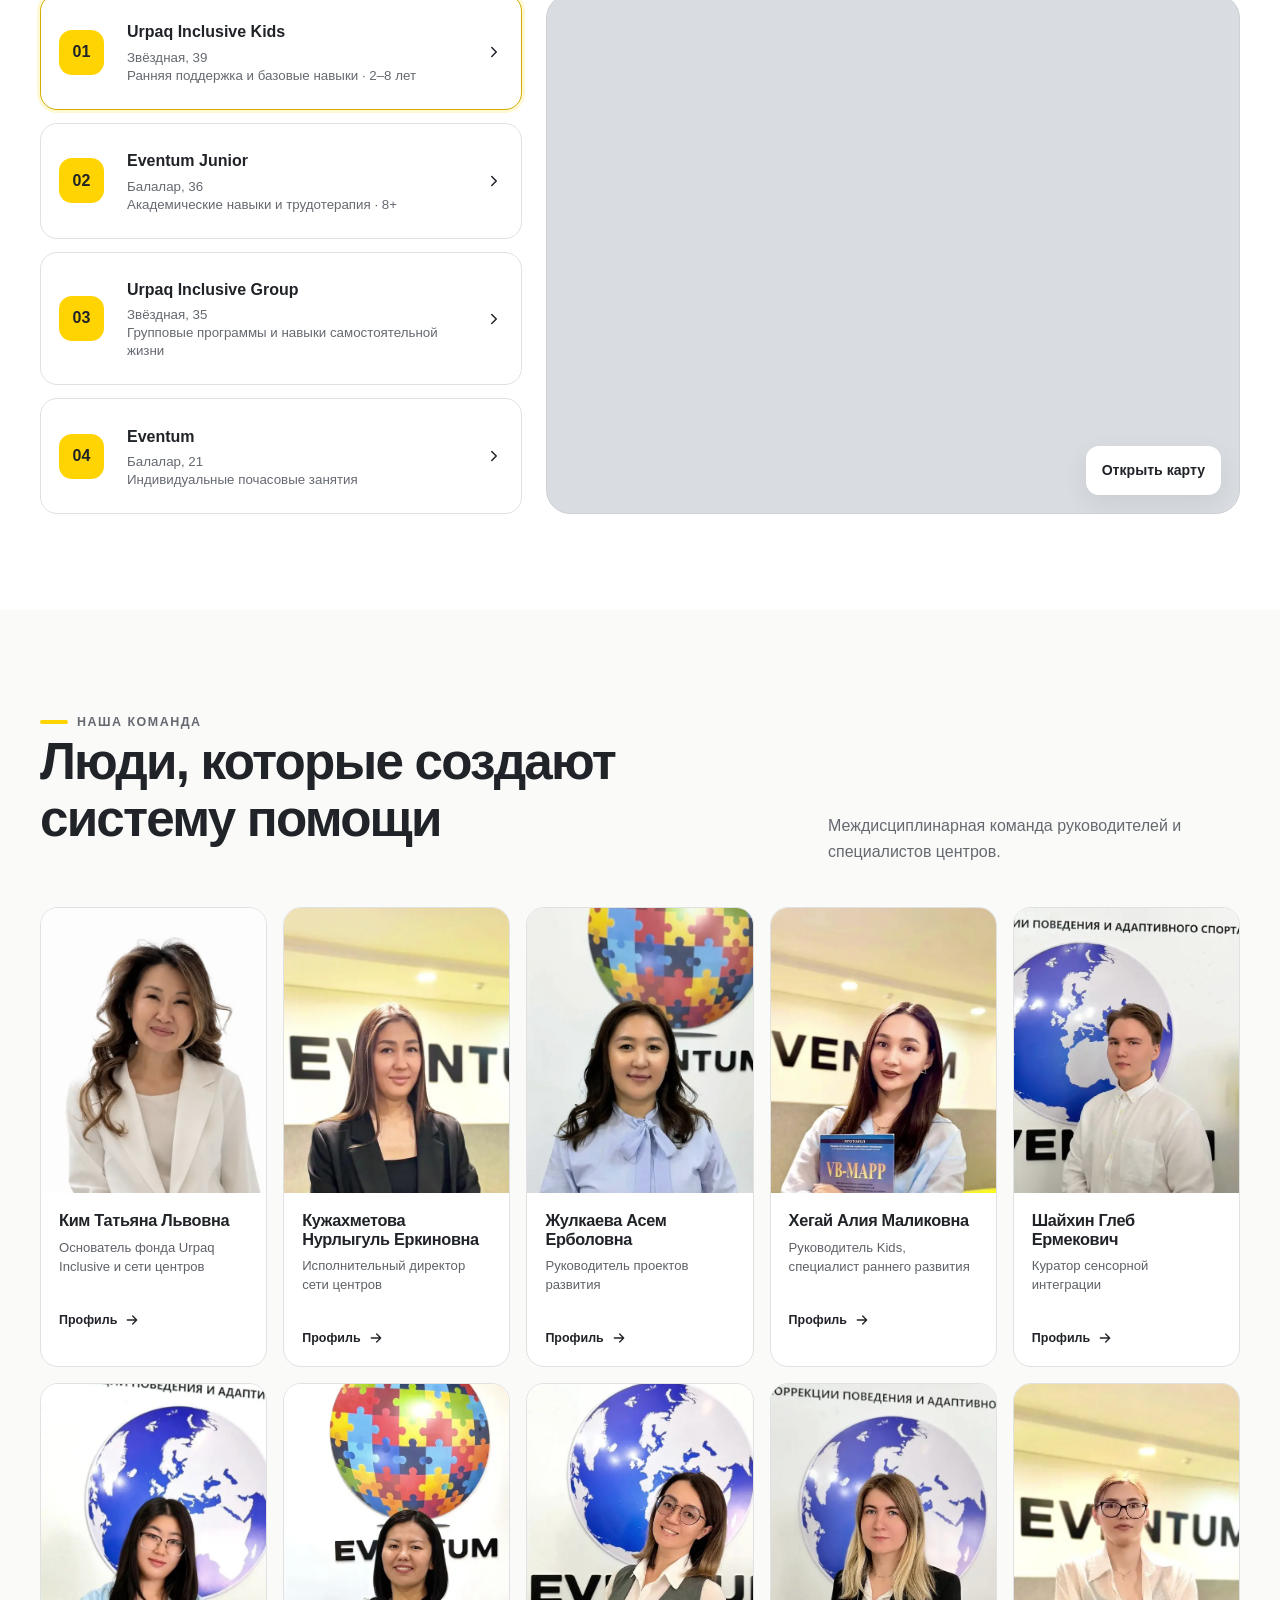
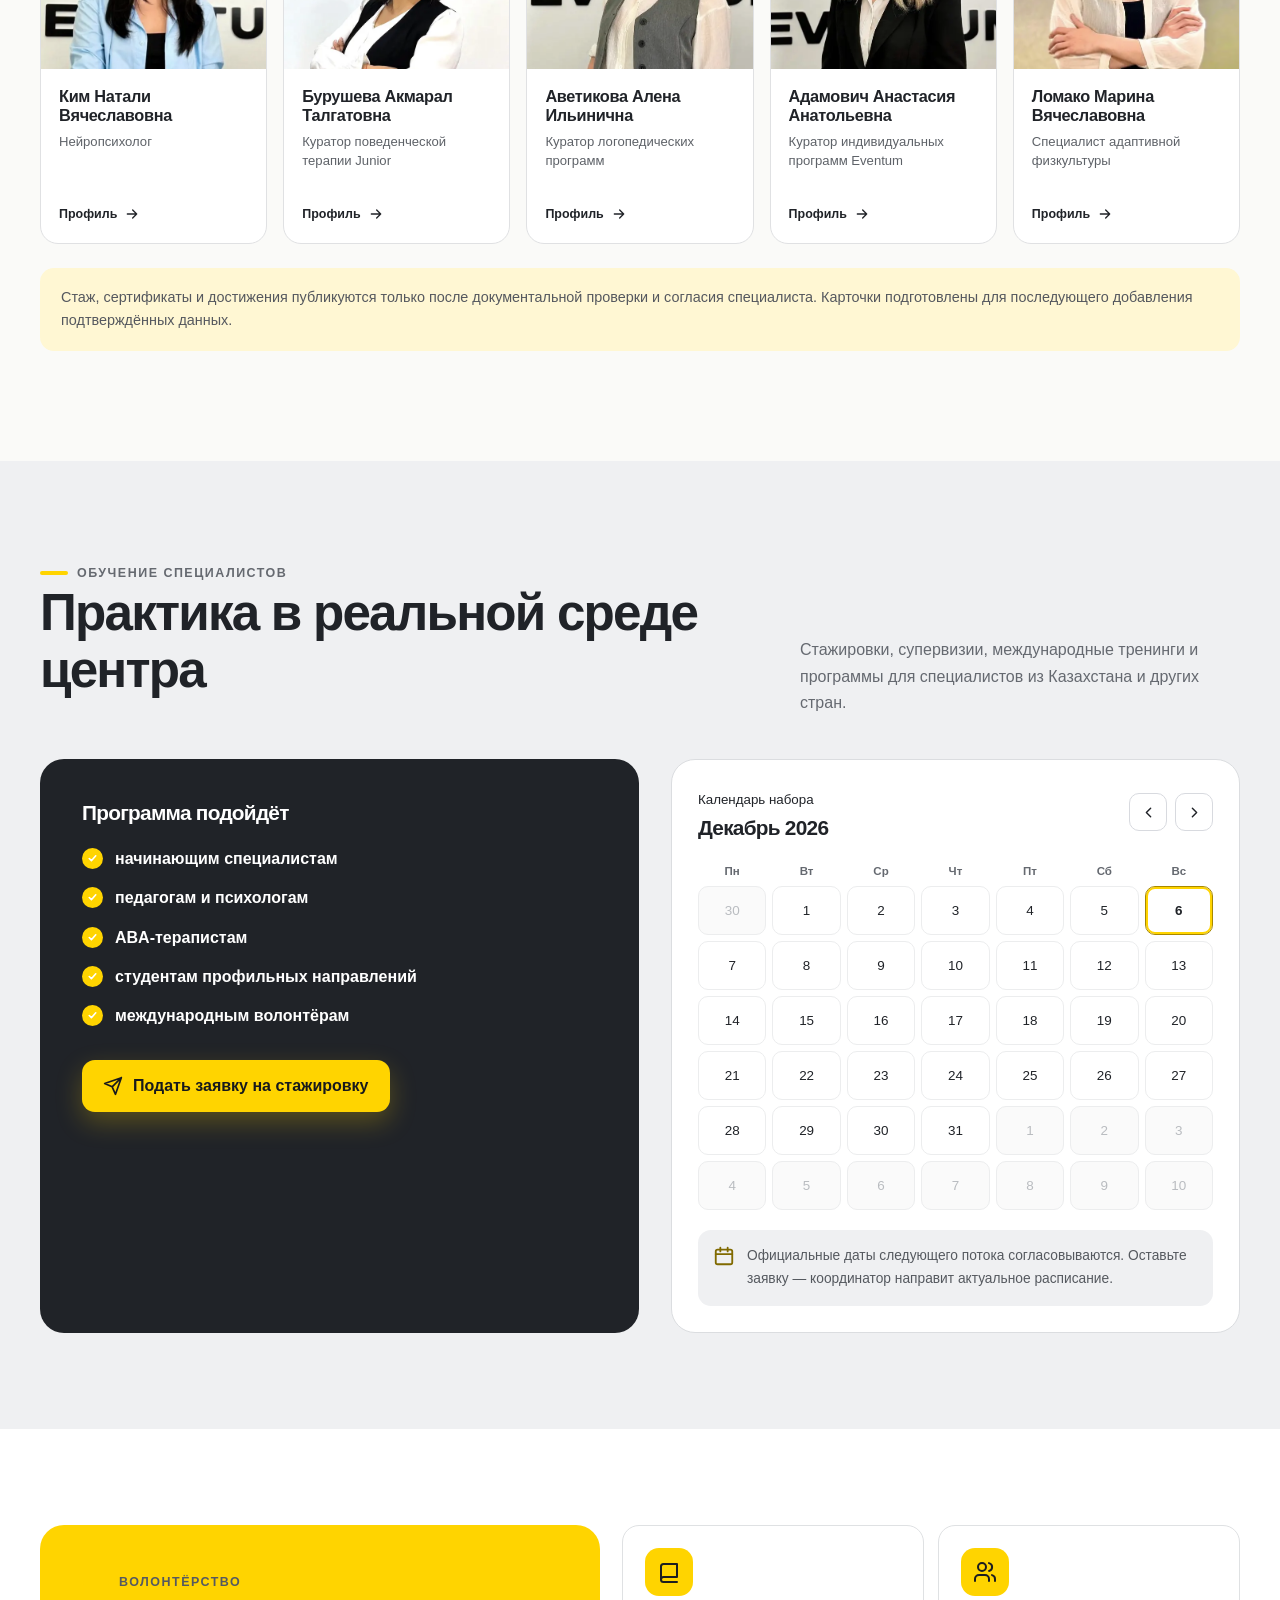
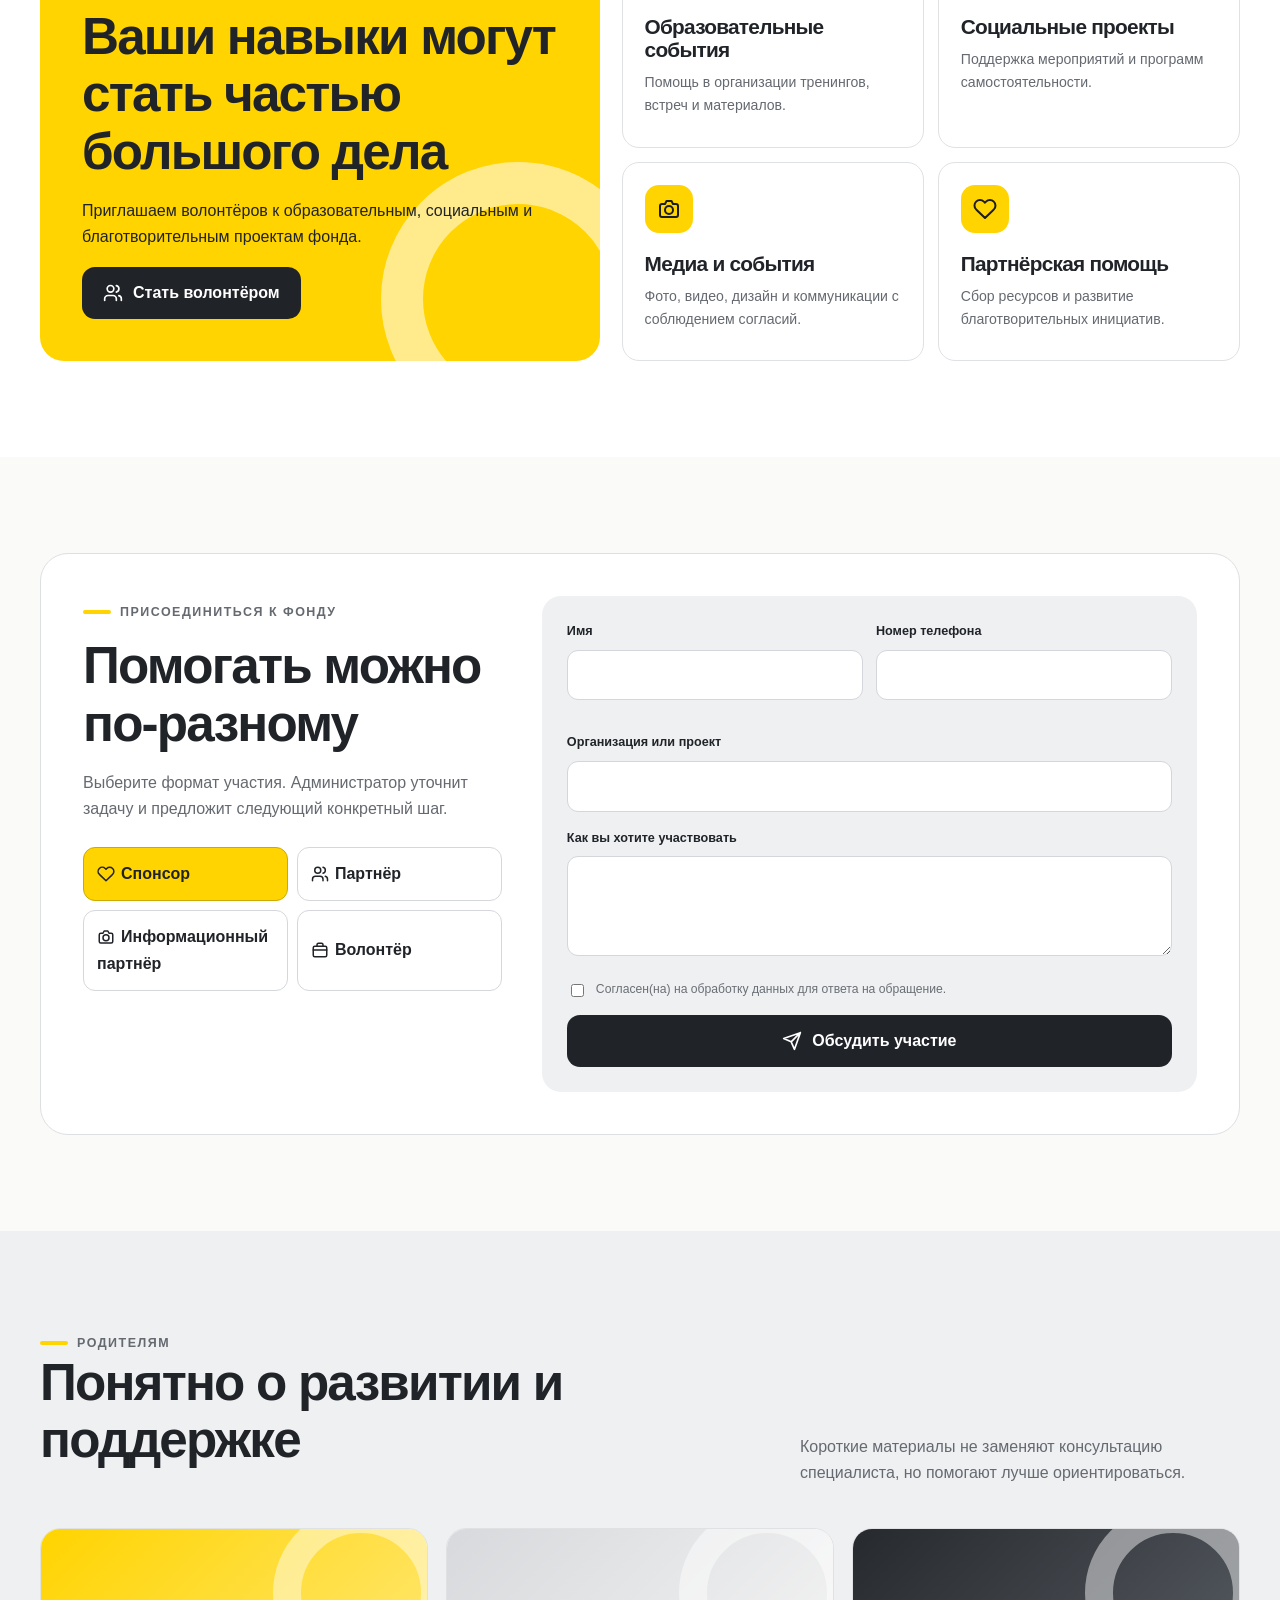
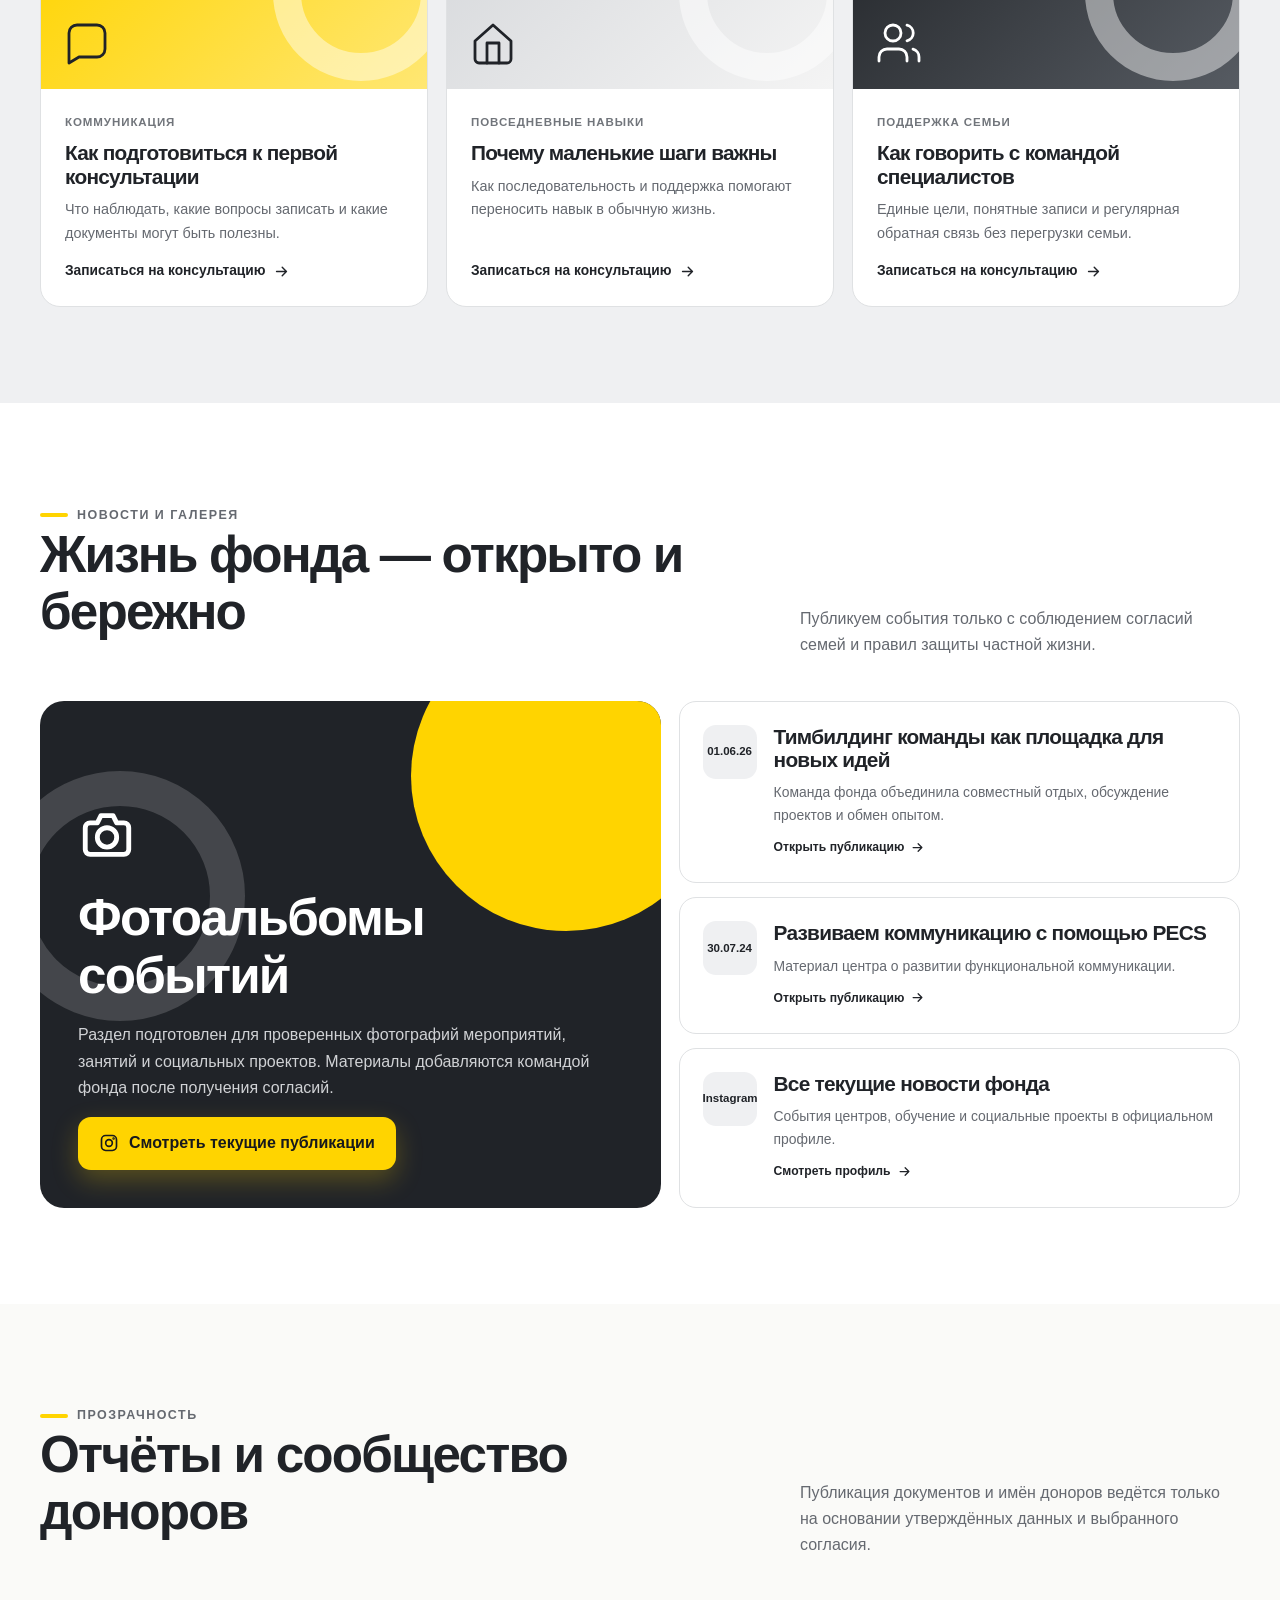
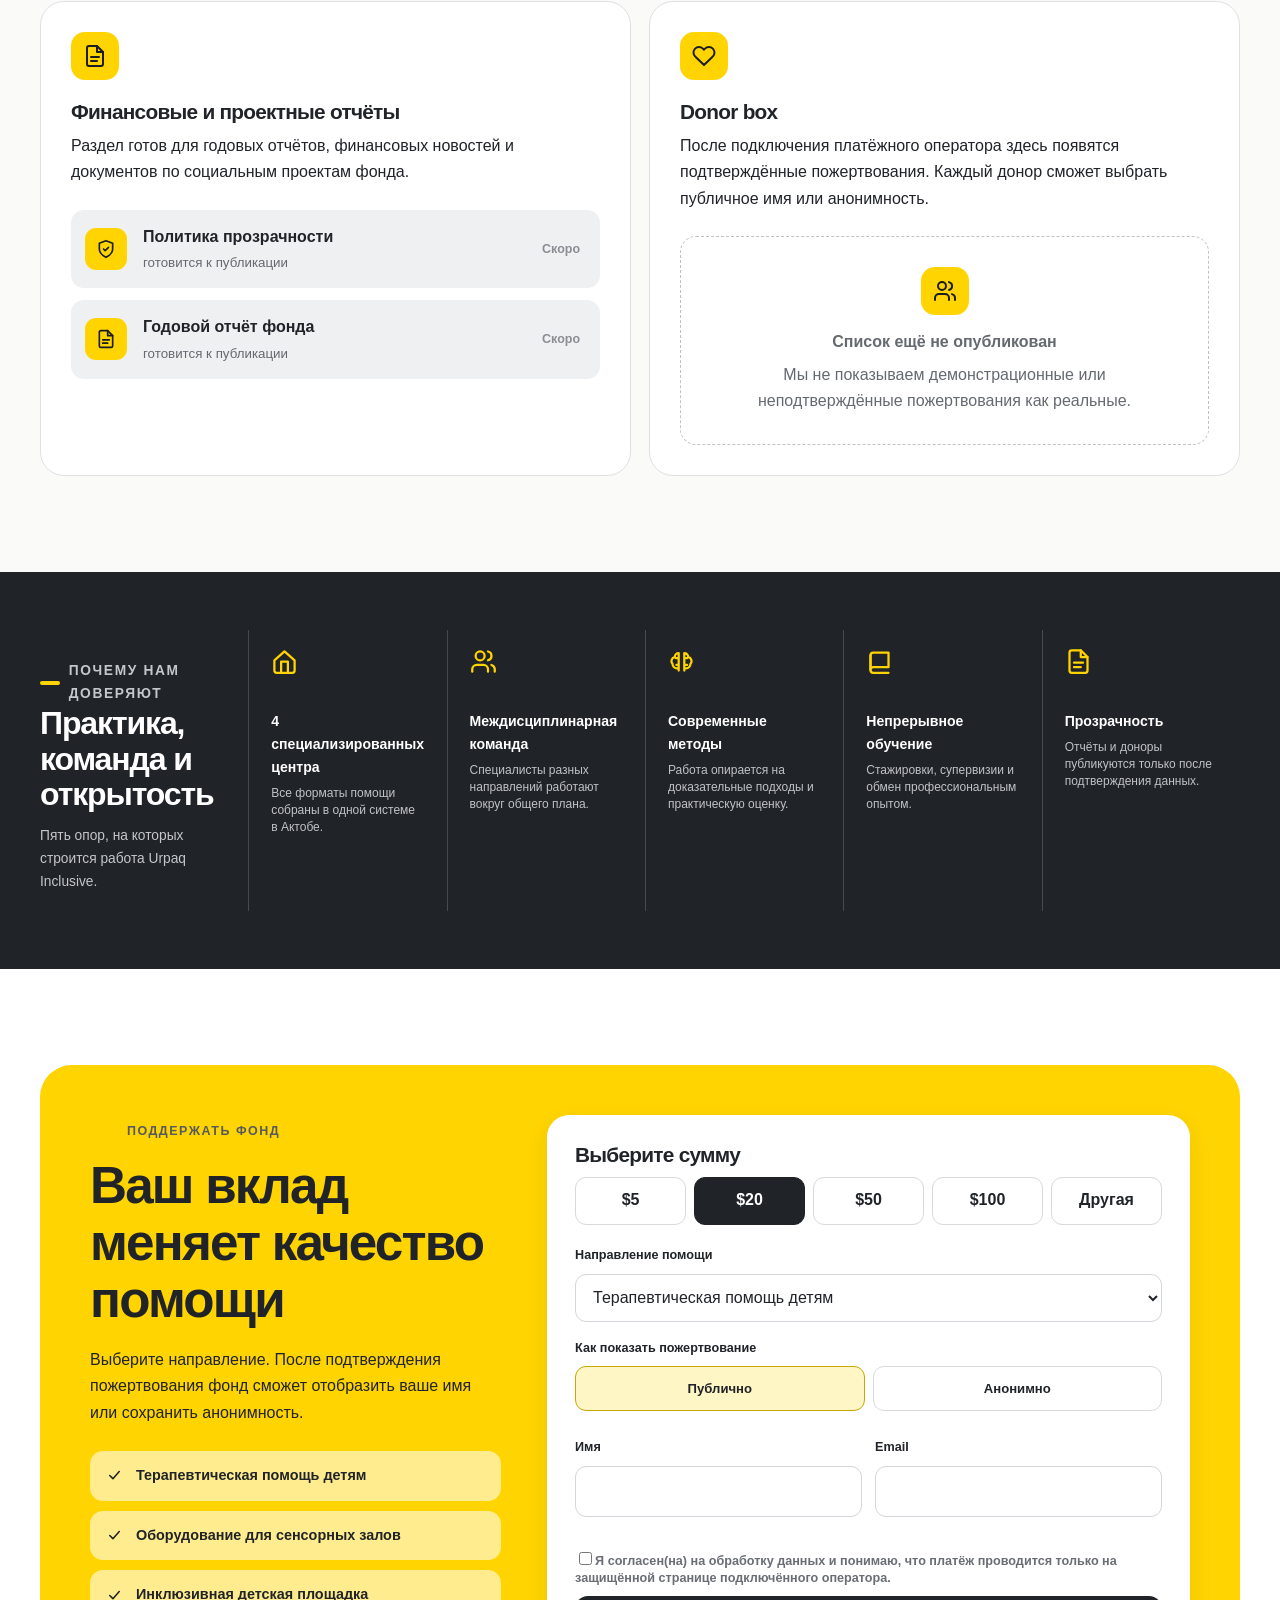
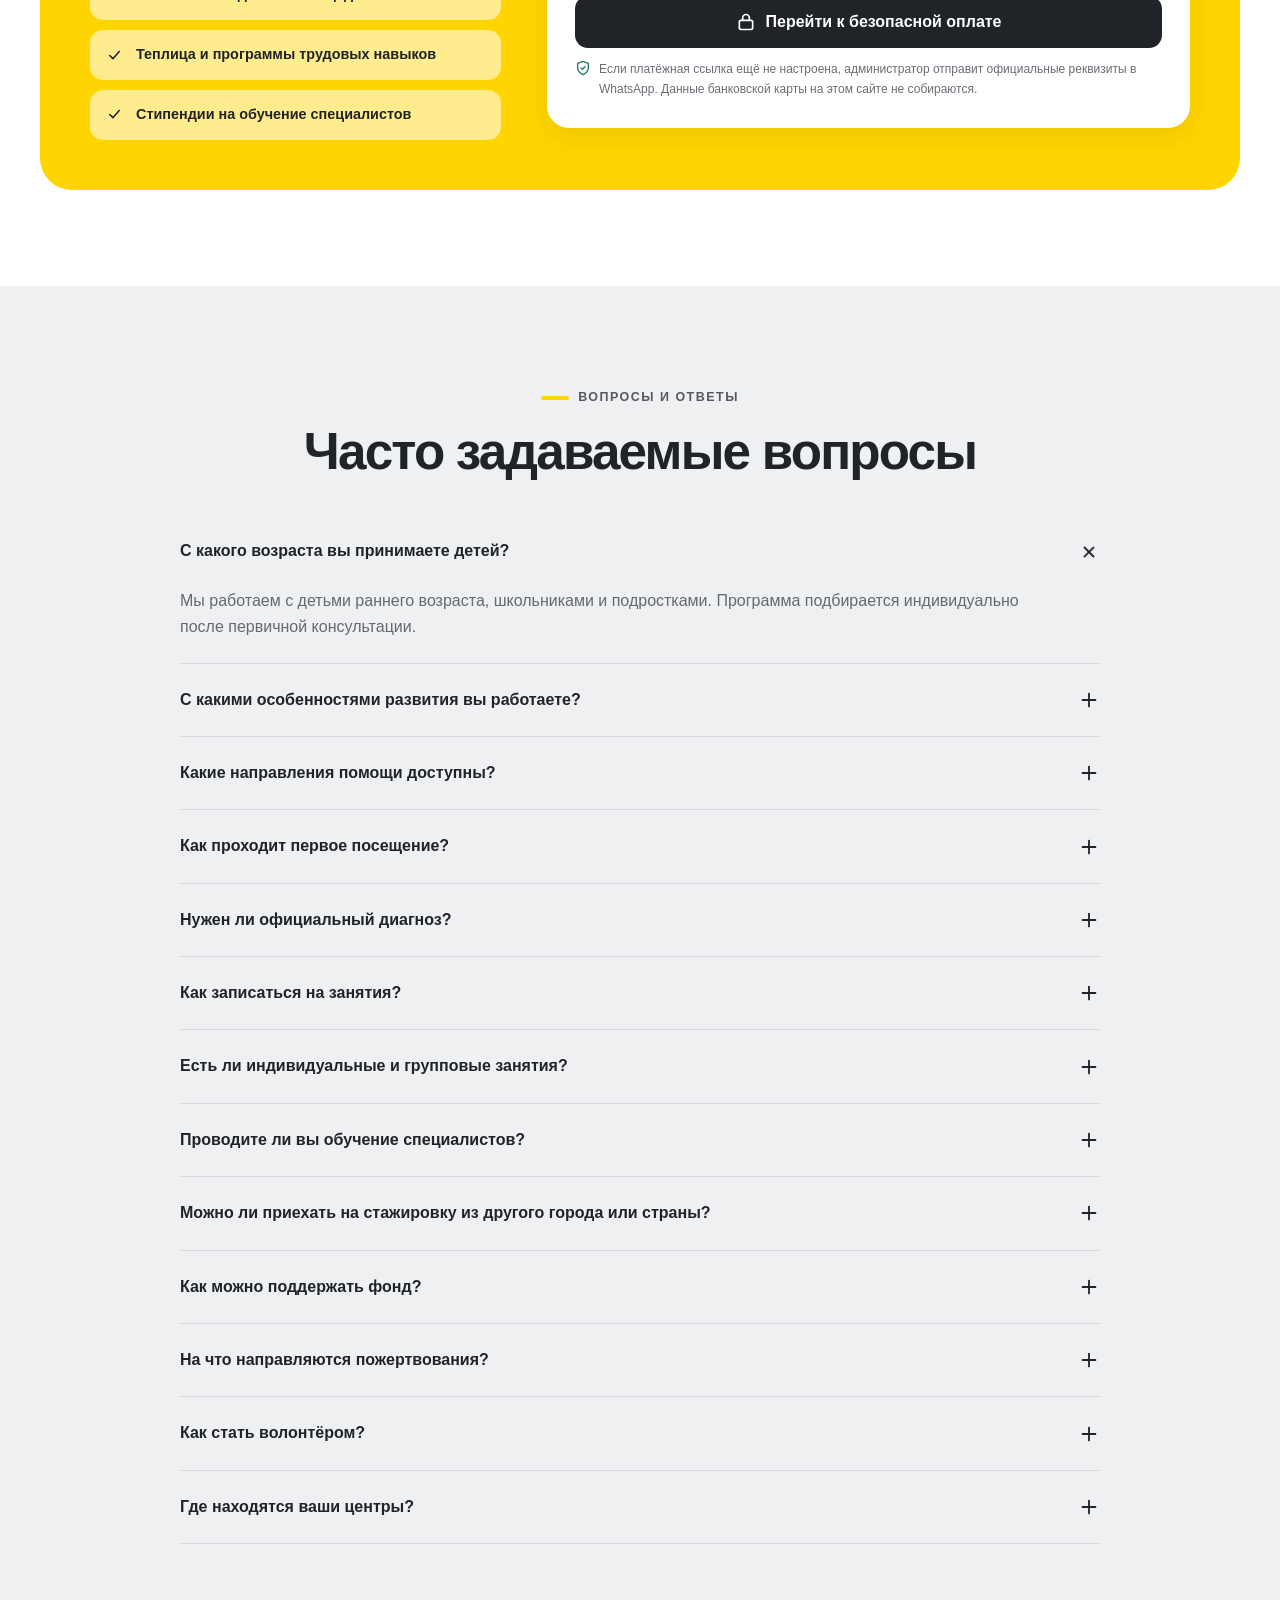
==== commit f42a7f69: "Add raw version of the website" ====
--- a/index.html
+++ b/index.html
@@ -1,372 +1,953 @@
-<!DOCTYPE html>
+<!doctype html>
 <html lang="ru">
 <head>
-    <meta charset="UTF-8">
-    <meta name="viewport" content="width=device-width, initial-scale=1.0, viewport-fit=cover">
-    <meta name="description" content="Urpaq Inclusive - фонд и сеть центров Jas Urpaq & Eventum для поддержки детей с особенностями развития, семей и специалистов.">
-    <title>Urpaq Inclusive - поддержка детей и семей</title>
-    <link rel="icon" href="assets/logo.jpg" type="image/jpeg">
-    <link rel="stylesheet" href="index.css?v=20260703-ux5">
+  <meta charset="utf-8">
+  <meta name="viewport" content="width=device-width, initial-scale=1">
+  <meta name="theme-color" content="#FFD400">
+  <meta name="description" content="Urpaq Inclusive — общественный фонд поддержки детей, подростков и семей. Центры помощи, обучение специалистов, волонтёрство и благотворительные проекты в Актобе.">
+  <title>Urpaq Inclusive — помощь, развитие, самостоятельность</title>
+  <style>
+    :root {
+      --yellow:#FFD400;
+      --yellow-soft:#FFF4B8;
+      --ink:#202328;
+      --muted:#656970;
+      --gray:#EFF0F2;
+      --gray-2:#D9DCE0;
+      --white:#FFFFFF;
+      --paper:#FAFAF8;
+      --success:#28795C;
+      --danger:#A23A3A;
+      --shadow:0 18px 55px rgba(30,33,38,.10);
+      --shadow-sm:0 8px 24px rgba(30,33,38,.08);
+      --radius:24px;
+      --radius-sm:14px;
+      --max:1200px;
+    }
+    *{box-sizing:border-box}
+    html{scroll-behavior:smooth;scroll-padding-top:94px}
+    body{margin:0;background:var(--paper);color:var(--ink);font-family:Inter,Manrope,"Segoe UI",Arial,sans-serif;font-size:16px;line-height:1.65;-webkit-font-smoothing:antialiased}
+    body.modal-open{overflow:hidden}
+    img{max-width:100%;display:block}
+    a{color:inherit;text-decoration:none}
+    button,input,select,textarea{font:inherit}
+    button{color:inherit}
+    :focus-visible{outline:3px solid var(--yellow);outline-offset:3px}
+    .skip-link{position:fixed;left:16px;top:-80px;z-index:999;background:var(--ink);color:#fff;padding:10px 16px;border-radius:10px;transition:.2s}
+    .skip-link:focus{top:16px}
+    .container{width:min(calc(100% - 40px),var(--max));margin-inline:auto}
+    .section{padding:96px 0}
+    .section--gray{background:var(--gray)}
+    .section--white{background:var(--white)}
+    .eyebrow{display:inline-flex;align-items:center;gap:9px;margin:0 0 15px;font-size:.78rem;font-weight:800;letter-spacing:.12em;text-transform:uppercase;color:#555960}
+    .eyebrow::before{content:"";width:28px;height:4px;border-radius:9px;background:var(--yellow)}
+    h1,h2,h3,p{margin-top:0}
+    h1,h2,h3{line-height:1.12;letter-spacing:-.035em}
+    h1{font-size:clamp(2.75rem,6vw,5.6rem);max-width:870px;margin-bottom:24px}
+    h2{font-size:clamp(2rem,4vw,3.5rem);margin-bottom:18px}
+    h3{font-size:1.3rem;margin-bottom:10px}
+    .lead{font-size:clamp(1.08rem,2vw,1.3rem);color:#4D5157;max-width:760px}
+    .section-head{display:flex;justify-content:space-between;align-items:end;gap:28px;margin-bottom:42px}
+    .section-head>*:first-child{max-width:760px}
+    .section-head p{margin:0;color:var(--muted);max-width:440px}
+    .btn{display:inline-flex;align-items:center;justify-content:center;gap:10px;min-height:50px;padding:12px 20px;border:1px solid transparent;border-radius:13px;font-weight:800;cursor:pointer;transition:transform .2s,box-shadow .2s,background .2s,border-color .2s}
+    .btn:hover{transform:translateY(-2px)}
+    .btn svg{width:20px;height:20px;fill:none;stroke:currentColor;stroke-width:2;stroke-linecap:round;stroke-linejoin:round}
+    .btn--primary{background:var(--yellow);color:#17191c;box-shadow:0 10px 26px rgba(255,212,0,.25)}
+    .btn--primary:hover{background:#F2C900}
+    .btn--dark{background:var(--ink);color:#fff}
+    .btn--light{background:#fff;border-color:var(--gray-2)}
+    .btn--ghost{background:transparent;border-color:#B7BBC0}
+    .btn--small{min-height:42px;padding:8px 14px;font-size:.9rem}
+    .icon{width:22px;height:22px;fill:none;stroke:currentColor;stroke-width:2;stroke-linecap:round;stroke-linejoin:round;flex:none}
+    .icon-box{width:48px;height:48px;display:grid;place-items:center;background:var(--yellow);border-radius:14px;color:#1c1d20}
+    .icon-box .icon{width:24px;height:24px}
+    .topbar{background:var(--ink);color:#fff;font-size:.88rem}
+    .topbar__inner{min-height:38px;display:flex;justify-content:space-between;align-items:center;gap:16px}
+    .topbar__links{display:flex;align-items:center;gap:22px}
+    .topbar a{display:inline-flex;align-items:center;gap:7px;color:#F2F2F2}
+    .topbar .icon{width:16px;height:16px;color:var(--yellow)}
+    .site-header{position:sticky;top:0;z-index:100;background:rgba(250,250,248,.94);backdrop-filter:blur(15px);border-bottom:1px solid rgba(32,35,40,.08)}
+    .nav{min-height:82px;display:flex;align-items:center;gap:30px}
+    .brand{display:flex;align-items:center;gap:11px;min-width:max-content}
+    .brand__mark{width:52px;height:52px;object-fit:contain;border-radius:50%;background:#fff}
+    .brand__name{display:block;font-size:1.02rem;font-weight:900;letter-spacing:.015em;line-height:1.05}
+    .brand__sub{display:block;color:var(--muted);font-size:.68rem;font-weight:700;letter-spacing:.07em;text-transform:uppercase;margin-top:4px}
+    .nav__links{display:flex;align-items:center;gap:21px;margin-left:auto;font-size:.9rem;font-weight:700}
+    .nav__links a{padding:8px 0;border-bottom:2px solid transparent}
+    .nav__links a:hover{border-color:var(--yellow)}
+    .nav__actions{display:flex;align-items:center;gap:10px}
+    .lang{display:flex;padding:3px;background:var(--gray);border-radius:11px}
+    .lang button{border:0;background:transparent;padding:7px 9px;border-radius:8px;font-size:.75rem;font-weight:800;cursor:pointer}
+    .lang button.active{background:#fff;box-shadow:var(--shadow-sm)}
+    .menu-toggle{display:none;width:45px;height:45px;border:1px solid var(--gray-2);border-radius:12px;background:#fff;place-items:center;cursor:pointer}
+    .hero{position:relative;overflow:hidden;padding:80px 0 56px;background:linear-gradient(145deg,#fff 0%,#fff 58%,#F0F1F2 58%,#F0F1F2 100%)}
+    .hero::before{content:"";position:absolute;width:380px;height:380px;border-radius:50%;background:var(--yellow);right:-190px;top:-200px;opacity:.82}
+    .hero__grid{display:grid;grid-template-columns:minmax(0,1.08fr) minmax(360px,.72fr);align-items:center;gap:70px}
+    .hero__copy{position:relative;z-index:2}
+    .hero__copy h1 span{position:relative;display:inline-block;z-index:0}
+    .hero__copy h1 span::after{content:"";position:absolute;left:-5px;right:-5px;height:18px;bottom:4px;background:var(--yellow);z-index:-1;transform:rotate(-1deg)}
+    .hero__copy .lead{max-width:670px;margin-bottom:30px}
+    .hero__buttons{display:flex;flex-wrap:wrap;gap:12px}
+    .hero__portrait{position:relative;min-height:535px}
+    .hero__photo{position:absolute;inset:20px 8% 0 8%;width:84%;height:515px;object-fit:cover;object-position:center 22%;border-radius:220px 220px 28px 28px;background:#fff;box-shadow:var(--shadow)}
+    .hero__shape{position:absolute;border-radius:22px;background:var(--yellow)}
+    .hero__shape--one{width:118px;height:118px;left:-8px;top:54px;transform:rotate(10deg)}
+    .hero__shape--two{width:90px;height:90px;right:-5px;bottom:12px;background:#C8CBCF;border-radius:50%}
+    .hero__badge{position:absolute;left:0;bottom:28px;display:flex;align-items:center;gap:14px;padding:16px 19px;background:#fff;border-radius:16px;box-shadow:var(--shadow);max-width:245px}
+    .hero__badge strong{display:block;font-size:1.55rem;line-height:1}
+    .hero__badge span{display:block;color:var(--muted);font-size:.83rem;margin-top:5px;line-height:1.3}
+    .hero__badge .icon-box{width:44px;height:44px}
+    .impact-strip{position:relative;z-index:3;margin-top:58px;display:grid;grid-template-columns:repeat(4,1fr);background:#fff;border:1px solid #E2E3E4;border-radius:20px;box-shadow:var(--shadow-sm)}
+    .impact-item{padding:25px 28px;display:flex;gap:14px;align-items:center;border-right:1px solid #E4E5E6}
+    .impact-item:last-child{border-right:0}
+    .impact-item strong{display:block;font-size:1.5rem;line-height:1.05}
+    .impact-item span{display:block;color:var(--muted);font-size:.82rem;margin-top:5px;line-height:1.3}
+    .routes{display:grid;grid-template-columns:repeat(3,1fr);gap:18px}
+    .route-card{position:relative;min-height:230px;padding:30px;border-radius:var(--radius);overflow:hidden;background:#fff;border:1px solid #E0E2E4;transition:.25s}
+    .route-card:hover{transform:translateY(-4px);box-shadow:var(--shadow-sm)}
+    .route-card:nth-child(2){background:var(--yellow);border-color:var(--yellow)}
+    .route-card:nth-child(3){background:var(--ink);color:#fff;border-color:var(--ink)}
+    .route-card p{color:var(--muted);max-width:300px}
+    .route-card:nth-child(2) p{color:#46484C}
+    .route-card:nth-child(3) p{color:#C9CCD0}
+    .route-card__link{display:inline-flex;gap:8px;align-items:center;font-weight:800;margin-top:10px}
+    .route-card__link .icon{width:18px;height:18px}
+    .support-path{display:grid;grid-template-columns:repeat(4,1fr);gap:14px;counter-reset:path}
+    .path-step{position:relative;min-height:245px;padding:27px;background:#fff;border:1px solid #DFE1E3;border-radius:20px;overflow:hidden}
+    .path-step::after{counter-increment:path;content:"0" counter(path);position:absolute;right:17px;bottom:-18px;color:#F0F1F2;font-size:5.6rem;font-weight:950;line-height:1;letter-spacing:-.08em}
+    .path-step .icon-box{margin-bottom:42px}.path-step h3,.path-step p{position:relative;z-index:1}.path-step p{margin:0;color:var(--muted);font-size:.9rem}
+    .about-grid{display:grid;grid-template-columns:.9fr 1.1fr;gap:60px;align-items:start}
+    .about-note{position:sticky;top:120px;background:var(--yellow);padding:38px;border-radius:var(--radius)}
+    .about-note blockquote{margin:0;font-size:clamp(1.45rem,3vw,2.25rem);font-weight:800;line-height:1.18;letter-spacing:-.035em}
+    .about-note cite{display:block;margin-top:26px;font-style:normal;font-size:.88rem;font-weight:750}
+    .content-block{padding-bottom:35px;margin-bottom:35px;border-bottom:1px solid #DADCDF}
+    .content-block:last-child{border-bottom:0;margin-bottom:0;padding-bottom:0}
+    .content-block p{color:var(--muted)}
+    .check-list{list-style:none;margin:22px 0 0;padding:0;display:grid;gap:13px}
+    .check-list li{display:flex;align-items:flex-start;gap:12px;font-weight:650}
+    .check-list .icon{width:21px;height:21px;margin-top:2px;background:var(--yellow);border-radius:50%;padding:4px;stroke-width:3}
+    .cards{display:grid;grid-template-columns:repeat(3,1fr);gap:18px}
+    .service-card{background:#fff;border:1px solid #DFE1E3;border-radius:20px;padding:28px;min-height:250px}
+    .service-card .icon-box{margin-bottom:38px}
+    .service-card p{color:var(--muted);font-size:.94rem;margin-bottom:0}
+    .project-grid{display:grid;grid-template-columns:repeat(2,1fr);gap:16px}
+    .project-card{position:relative;min-height:330px;padding:30px;border:1px solid #DDDFE2;border-radius:24px;background:#fff;overflow:hidden;display:flex;flex-direction:column;align-items:flex-start}
+    .project-card:nth-child(1){background:var(--ink);color:#fff;border-color:var(--ink)}
+    .project-card:nth-child(2){background:var(--yellow);border-color:var(--yellow)}
+    .project-card::after{content:"";position:absolute;width:160px;height:160px;border:34px solid rgba(175,178,183,.16);border-radius:50%;right:-47px;top:-54px}
+    .project-card:nth-child(1)::after{border-color:rgba(255,255,255,.12)}.project-card:nth-child(2)::after{border-color:rgba(255,255,255,.5)}
+    .project-card>*{position:relative;z-index:1}.project-card .icon-box{margin-bottom:35px}.project-card h3{font-size:1.55rem;max-width:440px}.project-card p{color:var(--muted);max-width:520px}.project-card:nth-child(1) p{color:#CDD0D4}
+    .project-card__footer{display:flex;align-items:center;justify-content:space-between;gap:15px;width:100%;margin-top:auto;padding-top:18px}.project-status{display:inline-flex;align-items:center;gap:7px;font-size:.72rem;font-weight:850;text-transform:uppercase;letter-spacing:.06em}.project-status::before{content:"";width:8px;height:8px;border-radius:50%;background:var(--yellow)}.project-card:nth-child(2) .project-status::before{background:var(--ink)}
+    .project-standards{display:grid;grid-template-columns:.72fr 1.28fr;gap:26px;align-items:center;margin-top:18px;padding:27px 30px;background:#F1F2F3;border-radius:20px;border:1px solid #E0E2E4}.project-standards h3{margin:0}.standard-list{display:grid;grid-template-columns:repeat(4,1fr);gap:9px}.standard{padding:13px;background:#fff;border-radius:12px;font-size:.75rem;font-weight:800;text-align:center}
+    .centers-layout{display:grid;grid-template-columns:.82fr 1.18fr;gap:24px;align-items:stretch}
+    .center-list{display:grid;gap:13px}
+    .center-card{display:grid;grid-template-columns:52px 1fr auto;gap:16px;align-items:center;padding:18px;background:#fff;border:1px solid #DFE1E3;border-radius:17px;cursor:pointer;transition:.2s;text-align:left}
+    .center-card:hover,.center-card.active{border-color:#D1AE00;box-shadow:0 0 0 3px rgba(255,212,0,.17)}
+    .center-card__number{display:grid;place-items:center;width:45px;height:45px;border-radius:13px;background:var(--yellow);font-weight:900}
+    .center-card strong{display:block}
+    .center-card small{display:block;color:var(--muted);margin-top:3px;line-height:1.35}
+    .center-card .icon{width:18px;height:18px}
+    .map-wrap{min-height:520px;border-radius:var(--radius);overflow:hidden;background:#D9DCE0;position:relative;border:1px solid #CED1D4}
+    .map-wrap iframe{width:100%;height:100%;min-height:520px;border:0}
+    .map-fallback{position:absolute;right:18px;bottom:18px;background:#fff;padding:13px 16px;border-radius:13px;box-shadow:var(--shadow-sm);font-size:.88rem;font-weight:800}
+    .team-grid{display:grid;grid-template-columns:repeat(5,1fr);gap:16px}
+    .person{background:#fff;border:1px solid #E0E1E3;border-radius:18px;overflow:hidden;transition:.25s}
+    .person:hover{transform:translateY(-4px);box-shadow:var(--shadow-sm)}
+    .person__photo{height:285px;width:100%;object-fit:cover;object-position:center 20%;background:#E4E5E6;filter:saturate(.86)}
+    .person__body{padding:18px}
+    .person__body h3{font-size:1.02rem;letter-spacing:-.02em;margin-bottom:8px}
+    .person__role{color:#5E6268;font-size:.82rem;line-height:1.45;min-height:58px;margin-bottom:14px}
+    .person__more{display:flex;align-items:center;gap:7px;font-size:.78rem;font-weight:800;background:none;border:0;padding:0;cursor:pointer}
+    .person__more .icon{width:16px;height:16px}
+    .team-note{margin-top:24px;padding:18px 21px;background:#FFF7D3;border-radius:14px;color:#55585E;font-size:.9rem}
+    .training-layout{display:grid;grid-template-columns:1fr .95fr;gap:32px}
+    .training-copy{background:var(--ink);color:#fff;padding:42px;border-radius:var(--radius)}
+    .training-copy p{color:#CACDD1}
+    .training-copy .check-list li{color:#fff}
+    .calendar{background:#fff;padding:26px;border:1px solid #DBDDE0;border-radius:var(--radius)}
+    .calendar__head{display:flex;justify-content:space-between;align-items:center;margin-bottom:18px}
+    .calendar__controls{display:flex;gap:8px}
+    .calendar__controls button{display:grid;place-items:center;width:38px;height:38px;border:1px solid #D8DADF;background:#fff;border-radius:10px;cursor:pointer}
+    .calendar__controls .icon{width:17px;height:17px}
+    .calendar__week,.calendar__days{display:grid;grid-template-columns:repeat(7,1fr);gap:6px}
+    .calendar__week span{text-align:center;color:var(--muted);font-size:.72rem;font-weight:800;padding:5px}
+    .calendar__day{min-height:49px;border-radius:10px;border:1px solid #ECEDEE;display:grid;place-items:center;font-size:.84rem;background:#fff}
+    .calendar__day.muted{color:#B9BCC0;background:#FAFAFA}
+    .calendar__day.today{border-color:#A88900;box-shadow:inset 0 0 0 2px var(--yellow);font-weight:900}
+    .calendar__day.open{background:var(--yellow);border-color:var(--yellow);font-weight:900}
+    .calendar__status{display:flex;align-items:flex-start;gap:12px;margin-top:20px;padding:15px;background:var(--gray);border-radius:13px;font-size:.86rem;color:#55595F}
+    .calendar__status .icon{color:#806A00}
+    .volunteer-grid{display:grid;grid-template-columns:.95fr 1.05fr;gap:22px}
+    .volunteer-banner{background:var(--yellow);padding:42px;border-radius:var(--radius);position:relative;overflow:hidden}
+    .volunteer-banner::after{content:"";position:absolute;width:190px;height:190px;border:42px solid rgba(255,255,255,.55);border-radius:50%;right:-55px;bottom:-75px}
+    .volunteer-banner>*{position:relative;z-index:1}
+    .opportunity-list{display:grid;grid-template-columns:repeat(2,1fr);gap:14px}
+    .opportunity{background:#fff;border:1px solid #DFE1E3;padding:22px;border-radius:17px}
+    .opportunity .icon-box{margin-bottom:19px}
+    .opportunity p{font-size:.88rem;color:var(--muted);margin-bottom:0}
+    .blog-grid{display:grid;grid-template-columns:repeat(3,1fr);gap:18px}
+    .article{background:#fff;border:1px solid #DFE1E3;border-radius:20px;overflow:hidden;display:flex;flex-direction:column}
+    .article__visual{height:160px;background:linear-gradient(135deg,var(--yellow),#FFE773);display:flex;align-items:end;padding:22px;overflow:hidden;position:relative}
+    .article:nth-child(2) .article__visual{background:linear-gradient(135deg,#D7D9DC,#F4F4F4)}
+    .article:nth-child(3) .article__visual{background:linear-gradient(135deg,#26292D,#565B62);color:#fff}
+    .article__visual::after{content:"";position:absolute;width:120px;height:120px;border:28px solid rgba(255,255,255,.45);border-radius:50%;right:-22px;top:-24px}
+    .article__visual .icon{width:48px;height:48px;stroke-width:1.4;position:relative;z-index:1}
+    .article__body{padding:24px;display:flex;flex-direction:column;flex:1}
+    .article__tag{font-size:.72rem;font-weight:850;text-transform:uppercase;letter-spacing:.08em;color:#71757B}
+    .article h3{margin-top:9px}
+    .article p{color:var(--muted);font-size:.9rem;flex:1}
+    .article a{display:inline-flex;align-items:center;gap:8px;font-weight:800;font-size:.86rem}
+    .article a .icon{width:17px;height:17px}
+    .gallery-layout{display:grid;grid-template-columns:1.05fr .95fr;gap:18px}
+    .gallery-feature{min-height:430px;background:var(--ink);color:#fff;border-radius:var(--radius);padding:38px;display:flex;flex-direction:column;justify-content:flex-end;position:relative;overflow:hidden}
+    .gallery-feature::before,.gallery-feature::after{content:"";position:absolute;border-radius:50%}
+    .gallery-feature::before{width:310px;height:310px;background:var(--yellow);right:-60px;top:-80px}
+    .gallery-feature::after{width:180px;height:180px;border:35px solid rgba(255,255,255,.16);left:-45px;top:70px}
+    .gallery-feature>*{position:relative;z-index:1}
+    .gallery-feature p{color:#D0D2D5;max-width:570px}
+    .news-list{display:grid;gap:14px}
+    .news-item{background:#fff;border:1px solid #DFE1E3;border-radius:17px;padding:23px;display:grid;grid-template-columns:auto 1fr;gap:17px;align-items:start}
+    .news-item time{display:grid;place-items:center;width:54px;height:54px;background:var(--gray);border-radius:13px;font-size:.72rem;font-weight:850;text-align:center;line-height:1.2}
+    .news-item p{color:var(--muted);font-size:.87rem;margin-bottom:0}
+    .news-item__link{display:inline-flex;align-items:center;gap:6px;margin-top:10px;font-size:.76rem;font-weight:850}.news-item__link .icon{width:15px;height:15px}
+    .reports-grid{display:grid;grid-template-columns:1fr 1fr;gap:18px}
+    .report-panel{background:#fff;border:1px solid #DFE1E3;border-radius:var(--radius);padding:30px}
+    .report-list{display:grid;gap:12px;margin-top:24px}
+    .report-row{display:grid;grid-template-columns:45px 1fr auto;gap:13px;align-items:center;padding:14px;background:var(--gray);border-radius:13px}
+    .report-row .icon-box{width:42px;height:42px;border-radius:11px}
+    .report-row .icon{width:20px;height:20px}
+    .report-row small{display:block;color:var(--muted);margin-top:2px}
+    .report-row button{border:0;background:none;color:#8A8E94;font-weight:800;font-size:.78rem}
+    .donor-empty{padding:30px;border:1px dashed #BFC2C6;border-radius:16px;text-align:center;margin-top:24px;color:var(--muted)}
+    .donor-empty .icon-box{margin:0 auto 14px}
+    .trust-band{background:var(--ink);color:#fff;padding:58px 0}
+    .trust-grid{display:grid;grid-template-columns:1.05fr repeat(5,1fr);gap:0;align-items:stretch}
+    .trust-intro{padding:18px 32px 18px 0}.trust-intro h2{font-size:2rem;margin:0}.trust-intro p{color:#C3C6CA;margin:12px 0 0;font-size:.86rem}
+    .trust-item{padding:18px 22px;border-left:1px solid #454950}.trust-item .icon{color:var(--yellow);width:27px;height:27px;margin-bottom:26px}.trust-item strong{display:block;font-size:.88rem}.trust-item span{display:block;color:#BFC2C7;font-size:.75rem;margin-top:6px;line-height:1.4}
+    .donation{background:var(--yellow);border-radius:32px;padding:50px;display:grid;grid-template-columns:.78fr 1.22fr;gap:46px;align-items:start}
+    .donation__copy h2{font-size:clamp(2.2rem,4vw,4rem)}
+    .needs{display:grid;gap:10px;margin-top:25px}
+    .need{display:flex;gap:12px;align-items:center;background:rgba(255,255,255,.56);border-radius:13px;padding:13px 15px;font-weight:750;font-size:.9rem}
+    .need .icon{width:19px;height:19px}
+    .donation-form{background:#fff;padding:28px;border-radius:22px;box-shadow:var(--shadow-sm)}
+    .donation-form label,.field label{display:block;font-size:.79rem;font-weight:850;margin-bottom:8px}
+    .amounts{display:grid;grid-template-columns:repeat(5,1fr);gap:8px;margin-bottom:20px}
+    .amount{border:1px solid #D7D9DD;background:#fff;border-radius:11px;min-height:48px;font-weight:900;cursor:pointer}
+    .amount.active{background:var(--ink);border-color:var(--ink);color:#fff}
+    .custom-amount{display:none;margin-bottom:18px}
+    .custom-amount.visible{display:block}
+    .input{width:100%;border:1px solid #D3D6DA;border-radius:11px;min-height:48px;padding:11px 13px;background:#fff;color:var(--ink)}
+    textarea.input{min-height:100px;resize:vertical}
+    .form-row{display:grid;grid-template-columns:1fr 1fr;gap:13px;margin-bottom:16px}
+    .field{margin-bottom:16px}
+    .choice-row{display:flex;gap:8px;margin-bottom:18px}
+    .choice{flex:1;position:relative}
+    .choice input{position:absolute;opacity:0;pointer-events:none}
+    .choice span{display:flex;justify-content:center;align-items:center;min-height:45px;border:1px solid #D7D9DC;border-radius:11px;font-size:.82rem;font-weight:800;cursor:pointer}
+    .choice input:checked+span{background:#FFF6C5;border-color:#C9A700}
+    .consent{display:flex;align-items:flex-start;gap:9px;color:#6A6E74;font-size:.76rem;line-height:1.4;margin:15px 0}
+    .consent input{margin-top:3px;accent-color:#222}
+    .secure-note{display:flex;gap:8px;align-items:flex-start;color:#6A6E74;font-size:.75rem;margin-top:12px}
+    .secure-note .icon{width:16px;height:16px;color:var(--success)}
+    .join-panel{display:grid;grid-template-columns:.78fr 1.22fr;gap:40px;background:#fff;border:1px solid #DDDFE1;border-radius:28px;padding:42px}
+    .join-panel__copy p{color:var(--muted)}.join-options{display:grid;grid-template-columns:repeat(2,1fr);gap:9px;margin-top:24px}.join-option{border:1px solid #D5D7DA;background:#fff;border-radius:12px;padding:13px;text-align:left;font-weight:800;cursor:pointer}.join-option.active{background:var(--yellow);border-color:#CDAA00}.join-option .icon{width:18px;height:18px;margin-right:6px;vertical-align:-4px}
+    .join-form{padding:25px;background:var(--gray);border-radius:19px}.join-form .btn{width:100%}
+    .faq{max-width:920px;margin:0 auto}
+    .faq-item{border-bottom:1px solid #D8DADD}
+    .faq-question{width:100%;display:flex;justify-content:space-between;align-items:center;gap:20px;padding:23px 0;background:none;border:0;text-align:left;font-weight:850;cursor:pointer}
+    .faq-question .icon{transition:transform .2s}
+    .faq-item.open .faq-question .icon{transform:rotate(45deg)}
+    .faq-answer{display:grid;grid-template-rows:0fr;transition:grid-template-rows .28s}
+    .faq-answer>div{overflow:hidden}
+    .faq-answer p{color:var(--muted);padding:0 44px 22px 0;margin:0}
+    .faq-item.open .faq-answer{grid-template-rows:1fr}
+    .contact-layout{display:grid;grid-template-columns:.78fr 1.22fr;gap:22px}
+    .contact-card{background:var(--ink);color:#fff;padding:38px;border-radius:var(--radius)}
+    .contact-list{display:grid;gap:16px;margin:28px 0}
+    .contact-line{display:flex;gap:14px;align-items:flex-start}
+    .contact-line .icon-box{width:42px;height:42px}
+    .contact-line a,.contact-line span{display:block}
+    .contact-line small{display:block;color:#BFC2C7;margin-bottom:2px}
+    .contact-form{background:#fff;border:1px solid #DFE1E3;padding:34px;border-radius:var(--radius)}
+    .contact-form .btn{width:100%}
+    .instagram{background:#ECEDEF;padding:72px 0 0}
+    .instagram-grid{display:grid;grid-template-columns:repeat(4,1fr);gap:12px;margin-top:30px}
+    .instagram-grid.embeds{grid-template-columns:repeat(2,minmax(0,1fr));align-items:start}
+    .instagram-grid.embeds .instagram-media{width:100%!important;min-width:0!important;max-width:none!important;margin:0!important;border-radius:18px!important}
+    .insta-embed-fallback{min-height:190px;background:#fff;border:1px solid #DADCE0;border-radius:18px;padding:22px;display:flex;flex-direction:column;justify-content:space-between}
+    .insta-embed-fallback .icon{width:30px;height:30px}.insta-embed-fallback p{margin:22px 0 0;font-weight:800}
+    .insta-card{position:relative;aspect-ratio:1;background:#fff;border-radius:18px;overflow:hidden;border:1px solid #DADCE0;display:flex;flex-direction:column;justify-content:space-between;padding:20px}
+    .insta-card:nth-child(2){background:var(--yellow)}
+    .insta-card:nth-child(3){background:#fff}
+    .insta-card:nth-child(4){background:var(--ink);color:#fff}
+    .insta-card::after{content:"";width:105px;height:105px;border:24px solid rgba(160,164,169,.16);border-radius:50%;position:absolute;right:-25px;bottom:-26px}
+    .insta-card .icon{width:30px;height:30px;position:relative;z-index:1}
+    .insta-card p{margin:0;max-width:210px;font-weight:800;line-height:1.3;position:relative;z-index:1}
+    .insta-card img{position:absolute;inset:0;width:100%;height:100%;object-fit:cover}
+    .insta-card__overlay{position:absolute;inset:0;background:linear-gradient(transparent,rgba(0,0,0,.72));display:flex;align-items:flex-end;padding:18px;color:#fff;font-weight:750}
+    .instagram-note{display:flex;justify-content:space-between;gap:20px;align-items:center;margin-top:18px;padding:17px 20px;background:#fff;border-radius:15px;font-size:.87rem;color:var(--muted)}
+    .site-footer{margin-top:70px;background:var(--ink);color:#fff;padding:55px 0 24px}
+    .footer-grid{display:grid;grid-template-columns:1.1fr .7fr .8fr 1fr;gap:38px;padding-bottom:38px}
+    .footer-brand .brand__sub{color:#BFC2C6}
+    .footer-brand p{color:#BFC2C6;max-width:330px;margin-top:19px;font-size:.9rem}
+    .footer-col h3{font-size:.83rem;letter-spacing:.08em;text-transform:uppercase;margin-bottom:17px}
+    .footer-col a{display:block;color:#C5C8CC;margin:8px 0;font-size:.88rem}
+    .footer-col a:hover{color:var(--yellow)}
+    .footer-bottom{display:flex;justify-content:space-between;gap:20px;padding-top:22px;border-top:1px solid #41444A;color:#AEB1B6;font-size:.78rem}
+    .footer-legal{display:flex;gap:14px;flex-wrap:wrap}.footer-legal button{border:0;background:none;color:#AEB1B6;padding:0;text-decoration:underline;text-underline-offset:3px;cursor:pointer}.footer-legal button:hover{color:#fff}
+    .modal{position:fixed;inset:0;z-index:500;display:none;align-items:center;justify-content:center;padding:20px;background:rgba(18,20,23,.72);backdrop-filter:blur(8px)}
+    .modal.open{display:flex}
+    .modal__dialog{width:min(100%,720px);max-height:min(90vh,820px);overflow:auto;background:#fff;border-radius:24px;box-shadow:var(--shadow);padding:30px;position:relative}
+    .modal__close{position:absolute;right:20px;top:20px;width:40px;height:40px;display:grid;place-items:center;border:1px solid #D8DADD;background:#fff;border-radius:11px;cursor:pointer}
+    .modal__close .icon{width:18px;height:18px}
+    .profile{display:grid;grid-template-columns:210px 1fr;gap:28px}
+    .profile img{width:210px;height:285px;object-fit:cover;object-position:center 20%;border-radius:17px;background:var(--gray)}
+    .profile__meta{display:grid;gap:12px;margin-top:20px}
+    .profile__row{padding:13px 15px;background:var(--gray);border-radius:12px}
+    .profile__row small{display:block;color:var(--muted);font-weight:750;margin-bottom:3px}
+    .toast{position:fixed;left:50%;bottom:25px;z-index:800;transform:translate(-50%,130px);background:var(--ink);color:#fff;border-radius:13px;padding:13px 18px;box-shadow:var(--shadow);transition:.3s;max-width:min(90vw,560px);text-align:center;font-size:.88rem}
+    .toast.show{transform:translate(-50%,0)}
+    @media(max-width:1080px){
+      .nav__links{display:none;position:absolute;top:82px;left:20px;right:20px;flex-direction:column;align-items:stretch;background:#fff;padding:18px;border-radius:17px;box-shadow:var(--shadow);gap:4px}
+      .nav__links.open{display:flex}.nav__links a{padding:10px}.menu-toggle{display:grid}.nav__actions .btn{display:none}
+      .hero__grid{grid-template-columns:1fr .75fr;gap:35px}.team-grid{grid-template-columns:repeat(4,1fr)}.trust-grid{grid-template-columns:repeat(3,1fr)}.trust-intro{grid-column:1/-1;padding:0 0 25px}.trust-item:nth-child(2){border-left:0}
+      .impact-strip{grid-template-columns:repeat(2,1fr)}.impact-item:nth-child(2){border-right:0}.impact-item:nth-child(-n+2){border-bottom:1px solid #E4E5E6}
+    }
+    @media(max-width:840px){
+      .section{padding:72px 0}.section-head{display:block}.section-head p{margin-top:13px}
+      .hero{padding-top:55px}.hero__grid{grid-template-columns:1fr}.hero__portrait{min-height:455px}.hero__photo{height:430px;inset:15px 14% 0 14%;width:72%}.hero__badge{left:5%}
+      .routes,.cards,.blog-grid,.support-path{grid-template-columns:repeat(2,1fr)}.route-card:last-child,.service-card:last-child,.article:last-child{grid-column:1/-1}
+      .about-grid,.centers-layout,.training-layout,.volunteer-grid,.gallery-layout,.donation,.contact-layout,.join-panel,.project-standards{grid-template-columns:1fr}.about-note{position:static}.standard-list{grid-template-columns:repeat(2,1fr)}
+      .team-grid{grid-template-columns:repeat(3,1fr)}.map-wrap,.map-wrap iframe{min-height:430px}.donation{padding:35px}.footer-grid{grid-template-columns:repeat(2,1fr)}
+    }
+    @media(max-width:600px){
+      .container{width:min(calc(100% - 28px),var(--max))}.topbar__inner{justify-content:center}.topbar__links a:not(:first-child){display:none}.topbar__inner>span{display:none}
+      .nav{min-height:72px;gap:12px}.nav__links{top:74px}.brand__mark{width:44px;height:44px}.brand__name{font-size:.91rem}.brand__sub{font-size:.59rem}.lang button{padding:6px 7px}.menu-toggle{width:40px;height:40px}
+      h1{font-size:2.62rem}.hero__copy h1 span::after{height:12px}.hero__portrait{min-height:385px}.hero__photo{height:365px;inset:10px 6% 0 6%;width:88%}.hero__shape--one{width:75px;height:75px}.hero__badge{left:0;bottom:12px;max-width:205px}.hero__badge strong{font-size:1.25rem}
+      .hero__buttons .btn{width:100%}.impact-strip{grid-template-columns:1fr}.impact-item{border-right:0;border-bottom:1px solid #E4E5E6!important}.impact-item:last-child{border-bottom:0!important}
+      .routes,.cards,.blog-grid,.opportunity-list,.reports-grid,.support-path,.project-grid{grid-template-columns:1fr}.route-card:last-child,.service-card:last-child,.article:last-child{grid-column:auto}
+      .team-grid{grid-template-columns:repeat(2,1fr);gap:10px}.person__photo{height:230px}.person__body{padding:14px}.person__role{min-height:0}.training-copy,.volunteer-banner,.contact-card,.contact-form{padding:27px}
+      .amounts{grid-template-columns:repeat(3,1fr)}.form-row{grid-template-columns:1fr}.donation{padding:25px}.instagram-grid{grid-template-columns:repeat(2,1fr)}.instagram-note{display:block}.instagram-note .btn{margin-top:12px;width:100%}
+      .instagram-grid.embeds{grid-template-columns:1fr}.join-panel{padding:26px}.join-options{grid-template-columns:1fr}.trust-grid{grid-template-columns:1fr}.trust-item{border-left:0;border-top:1px solid #454950}.trust-item:nth-child(2){border-top:0}.standard-list{grid-template-columns:1fr 1fr}.footer-grid{grid-template-columns:1fr}.footer-bottom{display:block}.footer-bottom>span,.footer-legal{margin-top:12px}.profile{grid-template-columns:1fr}.profile img{width:100%;height:350px}.modal__dialog{padding:24px 20px}
+    }
+    @media(prefers-reduced-motion:reduce){*,*::before,*::after{scroll-behavior:auto!important;transition-duration:.001ms!important;animation-duration:.001ms!important}}
+  </style>
 </head>
 <body>
-    <header class="site-header">
-        <nav class="nav-shell" aria-label="Основная навигация">
-            <a class="brand" href="index.html" aria-label="Urpaq Inclusive">
-                <span class="brand-logo-wrap"><img src="assets/logo.jpg" alt="Логотип Urpaq Inclusive" width="42" height="42"></span>
-                <span class="brand-text">
-                    <strong>Urpaq Inclusive</strong>
-                    <small>Jas Urpaq & Eventum</small>
-                </span>
-            </a>
-
-            <button class="menu-toggle" type="button" aria-label="Открыть меню" aria-expanded="false" aria-controls="main-nav">
-                <span></span><span></span><span></span>
-            </button>
-
-            <div class="nav-links" id="main-nav">
-                <div class="nav-dropdown">
-                    <button class="nav-link nav-dropdown-toggle" type="button" data-i18n="nav_foundation">Фонд</button>
-                    <div class="nav-dropdown-menu">
-                        <a href="about_us.html" data-i18n="nav_about">О фонде</a>
-                        <a href="specialists.html" data-i18n="nav_team">Наша команда</a>
-                        <a href="index.html#news" data-i18n="nav_news">Новости</a>
-                        <a href="index.html#internship" data-i18n="nav_internship">Стажировка</a>
-                        <a href="index.html#faq" data-i18n="nav_faq">Вопросы и ответы</a>
-                    </div>
-                </div>
-                <a class="nav-link" href="#programs" data-i18n="nav_programs">Программы</a>
-                <a class="nav-link" href="#for-whom" data-i18n="nav_help">Помощь</a>
-                <a class="nav-link" href="#locations" data-i18n="nav_locations">Филиалы</a>
-                <a class="nav-link" href="employee_part/enter.html" data-i18n="nav_staff">Для сотрудников</a>
+  <a class="skip-link" href="#main" data-i18n="skip">Перейти к содержанию</a>
+  <svg width="0" height="0" aria-hidden="true" style="position:absolute"><defs>
+    <symbol id="i-phone" viewBox="0 0 24 24"><path d="M22 16.9v3a2 2 0 0 1-2.2 2 19.8 19.8 0 0 1-8.6-3.1 19.5 19.5 0 0 1-6-6A19.8 19.8 0 0 1 2.1 4.2 2 2 0 0 1 4.1 2h3a2 2 0 0 1 2 1.7c.1 1 .4 2 .7 2.9a2 2 0 0 1-.5 2.1L8.1 9.9a16 16 0 0 0 6 6l1.2-1.2a2 2 0 0 1 2.1-.5c.9.3 1.9.6 2.9.7a2 2 0 0 1 1.7 2z"/></symbol>
+    <symbol id="i-mail" viewBox="0 0 24 24"><rect x="3" y="5" width="18" height="14" rx="2"/><path d="m3 7 9 6 9-6"/></symbol>
+    <symbol id="i-map" viewBox="0 0 24 24"><path d="M20 10c0 5-8 12-8 12S4 15 4 10a8 8 0 1 1 16 0z"/><circle cx="12" cy="10" r="2.5"/></symbol>
+    <symbol id="i-arrow" viewBox="0 0 24 24"><path d="M5 12h14M13 6l6 6-6 6"/></symbol>
+    <symbol id="i-users" viewBox="0 0 24 24"><path d="M16 21v-2a4 4 0 0 0-4-4H6a4 4 0 0 0-4 4v2"/><circle cx="9" cy="7" r="4"/><path d="M22 21v-2a4 4 0 0 0-3-3.9M16 3.1a4 4 0 0 1 0 7.8"/></symbol>
+    <symbol id="i-heart" viewBox="0 0 24 24"><path d="M20.8 4.6a5.5 5.5 0 0 0-7.8 0L12 5.7l-1.1-1.1a5.5 5.5 0 0 0-7.8 7.8l1.1 1.1L12 21l7.8-7.5 1.1-1.1a5.5 5.5 0 0 0-.1-7.8z"/></symbol>
+    <symbol id="i-book" viewBox="0 0 24 24"><path d="M4 19.5A2.5 2.5 0 0 1 6.5 17H20V4H6.5A2.5 2.5 0 0 0 4 6.5z"/><path d="M4 6.5v13A2.5 2.5 0 0 0 6.5 22H20"/></symbol>
+    <symbol id="i-lock" viewBox="0 0 24 24"><rect x="4" y="10" width="16" height="11" rx="2"/><path d="M8 10V7a4 4 0 0 1 8 0v3"/></symbol>
+    <symbol id="i-check" viewBox="0 0 24 24"><path d="m6 12 4 4 8-9"/></symbol>
+    <symbol id="i-message" viewBox="0 0 24 24"><path d="M21 15a4 4 0 0 1-4 4H8l-5 3V7a4 4 0 0 1 4-4h10a4 4 0 0 1 4 4z"/></symbol>
+    <symbol id="i-brain" viewBox="0 0 24 24"><path d="M9.5 4.5A3.5 3.5 0 0 0 6 8v.2A3.5 3.5 0 0 0 4 14a4 4 0 0 0 4 4h1.5M14.5 4.5A3.5 3.5 0 0 1 18 8v.2a3.5 3.5 0 0 1 2 5.8 4 4 0 0 1-4 4h-1.5M9.5 4.5V20M14.5 4.5V20M9.5 9H7M14.5 9H17M9.5 15H7.5M14.5 15H17"/></symbol>
+    <symbol id="i-spark" viewBox="0 0 24 24"><path d="m12 3 1.6 4.4L18 9l-4.4 1.6L12 15l-1.6-4.4L6 9l4.4-1.6zM19 15l.8 2.2L22 18l-2.2.8L19 21l-.8-2.2L16 18l2.2-.8z"/></symbol>
+    <symbol id="i-home" viewBox="0 0 24 24"><path d="m3 11 9-8 9 8v9a2 2 0 0 1-2 2H5a2 2 0 0 1-2-2z"/><path d="M9 22V12h6v10"/></symbol>
+    <symbol id="i-briefcase" viewBox="0 0 24 24"><rect x="3" y="7" width="18" height="14" rx="2"/><path d="M8 7V5a2 2 0 0 1 2-2h4a2 2 0 0 1 2 2v2M3 12h18"/></symbol>
+    <symbol id="i-clock" viewBox="0 0 24 24"><circle cx="12" cy="12" r="9"/><path d="M12 7v5l3 2"/></symbol>
+    <symbol id="i-chevron" viewBox="0 0 24 24"><path d="m9 18 6-6-6-6"/></symbol>
+    <symbol id="i-left" viewBox="0 0 24 24"><path d="m15 18-6-6 6-6"/></symbol>
+    <symbol id="i-calendar" viewBox="0 0 24 24"><rect x="3" y="5" width="18" height="16" rx="2"/><path d="M16 3v4M8 3v4M3 10h18"/></symbol>
+    <symbol id="i-camera" viewBox="0 0 24 24"><path d="M14.5 4 16 7h3a2 2 0 0 1 2 2v9a2 2 0 0 1-2 2H5a2 2 0 0 1-2-2V9a2 2 0 0 1 2-2h3l1.5-3z"/><circle cx="12" cy="13" r="4"/></symbol>
+    <symbol id="i-file" viewBox="0 0 24 24"><path d="M14 2H6a2 2 0 0 0-2 2v16a2 2 0 0 0 2 2h12a2 2 0 0 0 2-2V8z"/><path d="M14 2v6h6M8 13h8M8 17h6"/></symbol>
+    <symbol id="i-instagram" viewBox="0 0 24 24"><rect x="3" y="3" width="18" height="18" rx="5"/><circle cx="12" cy="12" r="4"/><circle cx="17.5" cy="6.5" r=".5" fill="currentColor"/></symbol>
+    <symbol id="i-plus" viewBox="0 0 24 24"><path d="M12 5v14M5 12h14"/></symbol>
+    <symbol id="i-close" viewBox="0 0 24 24"><path d="m6 6 12 12M18 6 6 18"/></symbol>
+    <symbol id="i-menu" viewBox="0 0 24 24"><path d="M4 7h16M4 12h16M4 17h16"/></symbol>
+    <symbol id="i-shield" viewBox="0 0 24 24"><path d="M12 22s8-4 8-10V5l-8-3-8 3v7c0 6 8 10 8 10z"/><path d="m9 12 2 2 4-4"/></symbol>
+    <symbol id="i-leaf" viewBox="0 0 24 24"><path d="M20 4C12 4 6 8 6 14c0 3 2 6 6 6 6 0 8-8 8-16z"/><path d="M4 22c2-7 7-11 13-14"/></symbol>
+    <symbol id="i-play" viewBox="0 0 24 24"><path d="m8 5 11 7-11 7z"/></symbol>
+    <symbol id="i-send" viewBox="0 0 24 24"><path d="m22 2-7 20-4-9-9-4zM22 2 11 13"/></symbol>
+  </defs></svg>
+
+  <div class="topbar">
+    <div class="container topbar__inner">
+      <div class="topbar__links">
+        <a href="tel:+77767504466"><svg class="icon"><use href="#i-phone"/></svg>+7 776 750 4466</a>
+        <a href="https://www.instagram.com/jasurpaq_aktobe/" target="_blank" rel="noopener"><svg class="icon"><use href="#i-instagram"/></svg>@jasurpaq_aktobe</a>
+      </div>
+      <span data-i18n="top.location">Актобе, Казахстан</span>
+    </div>
+  </div>
+  <header class="site-header">
+    <nav class="container nav" aria-label="Основная навигация">
+      <a class="brand" href="#top" aria-label="Urpaq Inclusive — главная">
+        <img class="brand__mark" src="[data-uri]" alt="Знак фонда Urpaq Inclusive">
+        <span><span class="brand__name">Urpaq Inclusive</span><span class="brand__sub" data-i18n="brand.sub">общественный фонд</span></span>
+      </a>
+      <div class="nav__links" id="navLinks">
+        <a href="#about" data-i18n="nav.about">О фонде</a>
+        <a href="#centers" data-i18n="nav.centers">Центры</a>
+        <a href="#programs" data-i18n="nav.help">Направления</a>
+        <a href="#projects" data-i18n="nav.projects">Проекты</a>
+        <a href="#team" data-i18n="nav.team">Команда</a>
+        <a href="#training" data-i18n="nav.training">Обучение</a>
+        <a href="#reports" data-i18n="nav.reports">Отчётность</a>
+        <a href="#contacts" data-i18n="nav.contacts">Контакты</a>
+      </div>
+      <div class="nav__actions">
+        <div class="lang" aria-label="Выбор языка">
+          <button type="button" data-lang="kk">KZ</button><button type="button" data-lang="ru" class="active">RU</button><button type="button" data-lang="en">EN</button>
+        </div>
+        <button class="btn btn--primary btn--small" type="button" data-open-donation><svg class="icon"><use href="#i-heart"/></svg><span data-i18n="actions.support">Поддержать</span></button>
+        <button class="menu-toggle" id="menuToggle" type="button" aria-label="Открыть меню" aria-expanded="false"><svg class="icon"><use href="#i-menu"/></svg></button>
+      </div>
+    </nav>
+  </header>
+
+  <main id="main">
+    <section class="hero" id="top">
+      <div class="container">
+        <div class="hero__grid">
+          <div class="hero__copy">
+            <p class="eyebrow" data-i18n="hero.eyebrow">Рядом на каждом этапе</p>
+            <h1 data-i18n-html="hero.title">Помогаем раскрыть потенциал и жить <span>полной жизнью</span></h1>
+            <p class="lead" data-i18n="hero.text">Urpaq Inclusive поддерживает детей и подростков с особенностями развития, их семьи и специалистов, которые меняют систему помощи.</p>
+            <div class="hero__buttons">
+              <button class="btn btn--primary" type="button" data-help><svg class="icon"><use href="#i-message"/></svg><span data-i18n="actions.help">Получить помощь</span></button>
+              <a class="btn btn--light" href="#training"><svg class="icon"><use href="#i-book"/></svg><span data-i18n="actions.training">Пройти обучение</span></a>
+              <button class="btn btn--ghost" type="button" data-open-donation><svg class="icon"><use href="#i-heart"/></svg><span data-i18n="actions.supportFund">Поддержать фонд</span></button>
             </div>
-
-            <div class="header-actions">
-                <div class="contact-dropdown">
-                    <button class="btn btn-outline contact-toggle" type="button" aria-expanded="false" aria-controls="contact-menu" data-i18n="nav_contact">Связаться с нами</button>
-                    <div class="contact-menu" id="contact-menu">
-                        <button type="button" data-open-modal="help" data-i18n="action_help">Получить помощь</button>
-                        <button type="button" data-open-modal="training" data-i18n="action_training">Пройти обучение</button>
-                        <button type="button" data-open-modal="volunteer" data-i18n="action_volunteer">Стать волонтером</button>
-                        <a href="tel:+77767504466" data-i18n="action_call">Позвонить</a>
-                    </div>
-                </div>
-                <button class="btn btn-support" type="button" data-open-modal="donate" data-i18n="nav_support">Поддержать фонд</button>
-                <div class="lang-switch" aria-label="Выбор языка"></div>
-            </div>
-        </nav>
-    </header>
-
-    <main>
-        <section class="hero-section">
-            <div class="wrap hero-grid">
-                <div class="hero-copy">
-                    <span class="eyebrow" data-i18n="hero_eyebrow">Инклюзивный фонд в Актобе</span>
-                    <h1 data-i18n="hero_title">Помощь детям с особенностями развития и их семьям.</h1>
-                    <p class="lead" data-i18n="hero_lead">Консультации, терапия, обучение навыкам и поддержка родителей в четырех центрах Jas Urpaq & Eventum.</p>
-                    <div class="hero-actions">
-                        <button class="btn btn-support" type="button" data-open-modal="help" data-i18n="hero_help">Получить помощь</button>
-                        <a class="btn btn-outline" href="#programs" data-i18n="hero_programs">Посмотреть программы</a>
-                    </div>
-                    <div class="hero-metrics" aria-label="Ключевые показатели">
-                        <div><strong class="counter">4</strong><span data-i18n="metric_centres">центра</span></div>
-                        <div><strong class="counter">17</strong><span data-i18n="metric_years">лет опыта</span></div>
-                        <div><strong class="counter">40+</strong><span data-i18n="metric_team">специалистов</span></div>
-                    </div>
-                </div>
-
-                <div class="hero-media" aria-label="Фотографии центров">
-                    <img src="assets/centres/hero-centres.png" alt="Помещения и команда центров Jas Urpaq и Eventum">
-                    <div class="hero-media-caption">
-                        <strong data-i18n="hero_badge">4 центра в Актобе</strong>
-                        <span data-i18n="hero_caption">пространства терапии, обучения и поддержки</span>
-                    </div>
-                </div>
-            </div>
-        </section>
-
-        <section class="section path-section" id="for-whom">
-            <div class="wrap support-layout">
-                <div>
-                    <span class="eyebrow" data-i18n="path_eyebrow">Выберите свой путь</span>
-                    <h2 data-i18n="path_title">Сразу перейдите к тому, что вам нужно.</h2>
-                </div>
-                <div class="help-grid">
-                    <article class="info-card path-card">
-                        <span class="card-icon" aria-hidden="true"><svg viewBox="0 0 24 24" fill="none" stroke="currentColor" stroke-width="1.7" stroke-linecap="round" stroke-linejoin="round"><circle cx="8.2" cy="6.6" r="2.7"></circle><path d="M3.4 19.2c.3-3.4 2.3-5.6 4.8-5.6s4.5 2.2 4.8 5.6"></path><circle cx="17.4" cy="9.5" r="1.8"></circle><path d="M14.2 19.2c.2-2.7 1.6-4.3 3.2-4.3s3 1.6 3.2 4.3"></path></svg></span>
-                        <h3 data-i18n="path_parent_title">Родителям</h3>
-                        <p data-i18n="path_parent_text">Запишитесь на консультацию. Администратор подскажет ближайший центр и первый шаг.</p>
-                        <button class="btn btn-support" type="button" data-open-modal="help" data-i18n="action_help">Получить помощь</button>
-                    </article>
-                    <article class="info-card path-card">
-                        <span class="card-icon icon-gold" aria-hidden="true"><svg viewBox="0 0 24 24" fill="none" stroke="currentColor" stroke-width="1.7" stroke-linecap="round" stroke-linejoin="round"><path d="M12 5 2.6 9.3 12 13.6l9.4-4.3z"></path><path d="M6.4 11.3v4c0 1.5 2.5 2.8 5.6 2.8s5.6-1.3 5.6-2.8v-4"></path><path d="M21.4 9.3v5.3"></path></svg></span>
-                        <h3 data-i18n="path_specialist_title">Специалистам</h3>
-                        <p data-i18n="path_specialist_text">Посмотрите стажировку 2026: практика в действующих центрах, кураторы и супервизии.</p>
-                        <a class="btn btn-outline" href="#internship" data-i18n="nav_internship">Стажировка</a>
-                    </article>
-                    <article class="info-card path-card">
-                        <span class="card-icon icon-deep" aria-hidden="true"><svg viewBox="0 0 24 24" fill="none" stroke="currentColor" stroke-width="1.7" stroke-linecap="round" stroke-linejoin="round"><path d="M12 20.2c-3.6-2.4-8.4-5.9-8.4-10.2 0-2.6 2.1-4.6 4.6-4.6 1.6 0 3 .8 3.8 2 .8-1.2 2.2-2 3.8-2 2.5 0 4.6 2 4.6 4.6 0 4.3-4.8 7.8-8.4 10.2z"></path><path d="M9.4 9.8h1.6l.9-1.6.9 3.2 1-1.6h1.5"></path></svg></span>
-                        <h3 data-i18n="path_partner_title">Партнерам и волонтерам</h3>
-                        <p data-i18n="path_partner_text">Помогите фонду ресурсами, временем или профессиональной поддержкой.</p>
-                        <button class="btn btn-outline" type="button" data-open-modal="volunteer" data-i18n="action_volunteer">Стать волонтером</button>
-                    </article>
-                </div>
-            </div>
-        </section>
-
-        <section class="section tinted" id="programs">
-            <div class="wrap program-layout">
-                <div class="program-copy">
-                    <span class="eyebrow" data-i18n="programs_eyebrow">Наши программы</span>
-                    <h2 data-i18n="programs_title">Четыре центра - один профессиональный подход.</h2>
-                    <p data-i18n="programs_text">Ребенок может получать поддержку в подходящем формате и переходить между направлениями по мере роста, целей и динамики развития.</p>
-                    <button class="btn btn-outline" type="button" data-open-modal="help" data-i18n="programs_more">Помочь выбрать программу</button>
-                </div>
-                <div class="program-list">
-                    <article class="program-row">
-                        <span>01</span>
-                        <div>
-                            <h3>Jas Urpaq Kids</h3>
-                            <p data-i18n="program_kids">Ранняя поддержка и базовые навыки для детей 2-9 лет.</p>
-                        </div>
-                    </article>
-                    <article class="program-row">
-                        <span>02</span>
-                        <div>
-                            <h3>Eventum Junior</h3>
-                            <p data-i18n="program_junior">Академические навыки, трудотерапия и подготовка к школе.</p>
-                        </div>
-                    </article>
-                    <article class="program-row">
-                        <span>03</span>
-                        <div>
-                            <h3>Jas Urpaq Group</h3>
-                            <p data-i18n="program_group">Полный день и формирование навыков самостоятельной жизни.</p>
-                        </div>
-                    </article>
-                    <article class="program-row">
-                        <span>04</span>
-                        <div>
-                            <h3>EVENTUM</h3>
-                            <p data-i18n="program_eventum">Индивидуальные занятия: ABA, логопед, сенсорная интеграция, нейропсихолог.</p>
-                        </div>
-                    </article>
-                </div>
-            </div>
-        </section>
-
-        <section class="section" id="internship">
-            <div class="wrap internship-layout">
-                <div class="internship-card">
-                    <span class="eyebrow" data-i18n="intern_eyebrow">Стажировка 2026</span>
-                    <h2 data-i18n="intern_title">5 или 10 дней полного погружения в действующих центрах.</h2>
-                    <p data-i18n="intern_text">Стажировка создана для специалистов, которым важно перейти от теории к уверенной работе с ребенком: постановка целей, анализ поведения, индивидуальная программа и обратная связь кураторов.</p>
-                    <div class="internship-points">
-                        <span data-i18n="intern_point1">До 5 участников</span>
-                        <span data-i18n="intern_point2">Предварительный отбор</span>
-                        <span data-i18n="intern_point3">3 супервизии после</span>
-                    </div>
-                    <button class="btn btn-support" type="button" data-open-modal="training" data-i18n="intern_apply">Подать заявку</button>
-                </div>
-                <div class="formats-grid">
-                    <article class="format-card">
-                        <h3 data-i18n="format_5_title">5 дней - базовый формат</h3>
-                        <p data-i18n="format_5_text">Понять систему, включиться в групповую работу с ребенком и получить групповую обратную связь.</p>
-                        <strong>200 000 тг</strong>
-                    </article>
-                    <article class="format-card accent">
-                        <h3 data-i18n="format_10_title">10 дней - профессиональный формат</h3>
-                        <p data-i18n="format_10_text">Самостоятельное проведение занятий под сопровождением, ведение кейса, данные, программа и видеоразбор.</p>
-                        <strong>380 000 тг</strong>
-                    </article>
-                </div>
-            </div>
-        </section>
-
-        <section class="section" id="news">
-            <div class="wrap">
-                <div class="section-head">
-                    <div>
-                        <span class="eyebrow" data-i18n="news_eyebrow">Важные новости фонда</span>
-                        <h2 data-i18n="news_title">Коротко о том, что происходит в фонде.</h2>
-                    </div>
-                    <a class="text-link" href="https://www.instagram.com/jasurpaq_aktobe/" target="_blank" rel="noopener" data-i18n="news_instagram">Instagram фонда</a>
-                </div>
-                <div class="news-grid">
-                    <article class="news-card news-featured">
-                        <span class="news-date" data-i18n="news1_date">Сегодня</span>
-                        <h3 data-i18n="news1_title">Junior посетили представители государства, бизнеса и социальных инициатив.</h3>
-                        <p data-i18n="news1_text">На встрече обсуждались поддержка социальных проектов, развитие инициатив и дальнейшее сотрудничество государства, бизнеса и некоммерческого сектора.</p>
-                        <a href="https://www.instagram.com/reel/DY7WX_igOaA/?igsh=Ym81cXJmcGFzYjdl" target="_blank" rel="noopener" data-i18n="news_read">Смотреть публикацию</a>
-                    </article>
-                    <article class="news-card">
-                        <span class="news-date" data-i18n="news2_date">2 апреля</span>
-                        <h3 data-i18n="news2_title">Всемирный день распространения информации об аутизме.</h3>
-                        <p data-i18n="news2_text">Аутизм - не болезнь, а особенность. Наша задача - понимать, принимать и учить этому детей.</p>
-                    </article>
-                    <article class="news-card">
-                        <span class="news-date" data-i18n="news4_date">Повышение квалификации</span>
-                        <h3 data-i18n="news4_title">ABA-специалисты получили сертификаты после курса.</h3>
-                        <p data-i18n="news4_text">Команда продолжает учиться, чтобы помогать детям еще эффективнее и расти вместе с Jas Urpaq и Eventum.</p>
-                        <a href="https://www.instagram.com/reel/DJ_4YH6oZg0/?igsh=ZXRuNXk3dG96bGx3" target="_blank" rel="noopener" data-i18n="news_read">Смотреть публикацию</a>
-                    </article>
-                </div>
-            </div>
-        </section>
-
-        <section class="section team-preview">
-            <div class="wrap">
-                <div class="section-head">
-                    <div>
-                        <span class="eyebrow" data-i18n="team_eyebrow">Наша команда</span>
-                        <h2 data-i18n="team_title">Кураторы и специалисты, которые ведут практику каждый день.</h2>
-                    </div>
-                    <a class="text-link" href="specialists.html" data-i18n="team_all">Смотреть всю команду</a>
-                </div>
-                <div class="team-strip">
-                    <article class="team-mini">
-                        <img src="assets/team/tatyana.jpeg" alt="Ким Татьяна Львовна">
-                        <h3>Ким Татьяна Львовна</h3>
-                        <p data-i18n="role_founder">Основатель фонда</p>
-                    </article>
-                    <article class="team-mini">
-                        <img src="assets/team/aliya-khegai.jpeg" alt="Хегай Алия Маликовна">
-                        <h3>Хегай Алия Маликовна</h3>
-                        <p data-i18n="role_early">Специалист по раннему развитию</p>
-                    </article>
-                    <article class="team-mini">
-                        <img src="assets/team/akmaral.jpeg" alt="Бурушева Акмарал Талгатовна">
-                        <h3>Бурушева Акмарал</h3>
-                        <p data-i18n="role_behavior">Куратор поведенческой терапии</p>
-                    </article>
-                    <article class="team-mini">
-                        <img src="assets/team/natali.jpeg" alt="Ким Натали Вячеславовна">
-                        <h3>Ким Натали Вячеславовна</h3>
-                        <p data-i18n="role_neuro">Нейропсихолог</p>
-                    </article>
-                </div>
-            </div>
-        </section>
-
-        <section class="section tinted" id="locations">
-            <div class="wrap location-layout">
-                <div>
-                    <span class="eyebrow" data-i18n="locations_eyebrow">Наши филиалы</span>
-                    <h2 data-i18n="locations_title">Четыре точки присутствия в Актобе.</h2>
-                    <p data-i18n="locations_text">Выберите ближайший центр или позвоните администратору - мы подскажем, с какого формата лучше начать.</p>
-                    <a class="btn btn-outline" href="tel:+77767504466"><svg viewBox="0 0 24 24" width="16" height="16" fill="none" stroke="currentColor" stroke-width="1.8" stroke-linecap="round" stroke-linejoin="round" aria-hidden="true"><path d="M6.5 3.5h3l1.4 4-2 1.6a13 13 0 0 0 5.9 5.9l1.6-2 4 1.4v3c0 1-.9 1.8-1.9 1.7C11.6 18.7 5.3 12.4 4.8 5.4c-.1-1 .7-1.9 1.7-1.9z"></path></svg>+7 776 750 4466</a>
-                </div>
-                <div class="location-list">
-                    <div><span class="mini-icon" aria-hidden="true"><svg viewBox="0 0 24 24" fill="none" stroke="currentColor" stroke-width="1.6" stroke-linecap="round" stroke-linejoin="round"><path d="M12 21s-7-6.1-7-11.5A7 7 0 0 1 19 9.5C19 14.9 12 21 12 21z"></path><circle cx="12" cy="9.5" r="2.4"></circle></svg></span><strong>Звездная 39</strong><span>Jas Urpaq Kids</span></div>
-                    <div><span class="mini-icon" aria-hidden="true"><svg viewBox="0 0 24 24" fill="none" stroke="currentColor" stroke-width="1.6" stroke-linecap="round" stroke-linejoin="round"><path d="M12 21s-7-6.1-7-11.5A7 7 0 0 1 19 9.5C19 14.9 12 21 12 21z"></path><circle cx="12" cy="9.5" r="2.4"></circle></svg></span><strong>Балалар 36</strong><span>Eventum Junior</span></div>
-                    <div><span class="mini-icon" aria-hidden="true"><svg viewBox="0 0 24 24" fill="none" stroke="currentColor" stroke-width="1.6" stroke-linecap="round" stroke-linejoin="round"><path d="M12 21s-7-6.1-7-11.5A7 7 0 0 1 19 9.5C19 14.9 12 21 12 21z"></path><circle cx="12" cy="9.5" r="2.4"></circle></svg></span><strong>Звездная 35</strong><span>Jas Urpaq Group</span></div>
-                    <div><span class="mini-icon" aria-hidden="true"><svg viewBox="0 0 24 24" fill="none" stroke="currentColor" stroke-width="1.6" stroke-linecap="round" stroke-linejoin="round"><path d="M12 21s-7-6.1-7-11.5A7 7 0 0 1 19 9.5C19 14.9 12 21 12 21z"></path><circle cx="12" cy="9.5" r="2.4"></circle></svg></span><strong>Балалар 21</strong><span>Eventum</span></div>
-                </div>
-            </div>
-            <div class="wrap">
-                <div class="map-embed" aria-label="Карта филиалов Urpaq Inclusive">
-                    <script type="text/javascript" charset="utf-8" async src="https://api-maps.yandex.ru/services/constructor/1.0/js/?um=constructor%3A99e59f7ac544d07eee7694601a9f00a2c940a2b21b51f2d0929a64c4ccd80f75&amp;width=100%25&amp;height=512&amp;lang=ru_RU&amp;scroll=true"></script>
-                </div>
-            </div>
-        </section>
-
-        <section class="section" id="faq">
-            <div class="wrap">
-                <div class="section-head">
-                    <div>
-                        <span class="eyebrow" data-i18n="faq_eyebrow">Частые вопросы</span>
-                        <h2 data-i18n="faq_title">Ответы на вопросы, которые чаще всего задают родители.</h2>
-                    </div>
-                </div>
-                <div class="faq-list">
-                    <details class="faq-item">
-                        <summary data-i18n="faq_q1">Как записать ребёнка?</summary>
-                        <p data-i18n="faq_a1">Позвоните или приходите в любой из 4 центров на короткую вводную встречу. Специалист поговорит с вами о ребёнке и предложит первую программу - диагноз или направление врача для этого не требуются.</p>
-                    </details>
-                    <details class="faq-item">
-                        <summary data-i18n="faq_q2">Есть ли поддержка для семей с ограниченным бюджетом?</summary>
-                        <p data-i18n="faq_a2">Да. Часть каждого пожертвования направляется в фонд стипендий, который полностью или частично покрывает занятия для нуждающихся семей. Уточните условия у координатора центра.</p>
-                    </details>
-                    <details class="faq-item">
-                        <summary data-i18n="faq_q3">С какими возрастными группами вы работаете?</summary>
-                        <p data-i18n="faq_a3">Наши программы разделены на четыре группы - Kids, Junior, Jas Urpaq Group и Eventum - от раннего детства до подросткового возраста, плюс выездные мероприятия для всех возрастов. Подробнее - на странице «О нас».</p>
-                    </details>
-                    <details class="faq-item">
-                        <summary data-i18n="faq_q4">Как стать волонтёром или специалистом?</summary>
-                        <p data-i18n="faq_a4">Мы регулярно набираем волонтёров и круглый год ищем лицензированных специалистов. Обратитесь в любой центр, а действующие сотрудники могут войти на странице «Для сотрудников».</p>
-                    </details>
-                </div>
-            </div>
-        </section>
-    </main>
-
-    <footer class="site-footer">
-        <div class="wrap footer-grid">
-            <div>
-                <a class="brand footer-brand" href="index.html">
-                    <span class="brand-logo-wrap"><img src="assets/logo.jpg" alt="Логотип Urpaq Inclusive" width="42" height="42"></span>
-                    <span class="brand-text"><strong>Urpaq Inclusive</strong><small>Jas Urpaq & Eventum</small></span>
-                </a>
-                <p data-i18n="footer_text">Поддержка детей, семей, специалистов и инклюзивных социальных проектов.</p>
-            </div>
-            <div>
-                <h3 data-i18n="footer_nav">Навигация</h3>
-                <a href="about_us.html" data-i18n="nav_about">О фонде</a>
-                <a href="specialists.html" data-i18n="nav_team">Наша команда</a>
-                <a href="#programs" data-i18n="nav_programs">Программы</a>
-                <a href="#internship" data-i18n="nav_internship">Стажировка</a>
-                <a href="#faq" data-i18n="nav_faq">Вопросы и ответы</a>
-            </div>
-            <div>
-                <h3 data-i18n="footer_contact">Контакты</h3>
-                <a href="tel:+77767504466"><span class="mini-icon-sm" aria-hidden="true"><svg viewBox="0 0 24 24" fill="none" stroke="currentColor" stroke-width="1.8" stroke-linecap="round" stroke-linejoin="round"><path d="M6.5 3.5h3l1.4 4-2 1.6a13 13 0 0 0 5.9 5.9l1.6-2 4 1.4v3c0 1-.9 1.8-1.9 1.7C11.6 18.7 5.3 12.4 4.8 5.4c-.1-1 .7-1.9 1.7-1.9z"></path></svg></span>+7 776 750 4466</a>
-                <a href="https://www.instagram.com/jasurpaq_aktobe/" target="_blank" rel="noopener"><span class="mini-icon-sm" aria-hidden="true"><svg viewBox="0 0 24 24" fill="none" stroke="currentColor" stroke-width="1.8" stroke-linecap="round" stroke-linejoin="round"><path d="M9 6H5.5A1.5 1.5 0 0 0 4 7.5v11A1.5 1.5 0 0 0 5.5 20h11a1.5 1.5 0 0 0 1.5-1.5V15"></path><path d="M14 4h6v6"></path><path d="M20 4 11 13"></path></svg></span>@jasurpaq_aktobe</a>
-                <button class="btn btn-support" type="button" data-open-modal="donate" data-i18n="nav_support">Поддержать фонд</button>
-            </div>
+          </div>
+          <div class="hero__portrait" aria-label="Ким Татьяна Львовна, основатель фонда">
+            <span class="hero__shape hero__shape--one"></span><span class="hero__shape hero__shape--two"></span>
+            <img class="hero__photo" src="[data-uri]" alt="Ким Татьяна Львовна, основатель Urpaq Inclusive">
+            <div class="hero__badge"><span class="icon-box"><svg class="icon"><use href="#i-users"/></svg></span><div><strong>200+</strong><span data-i18n="hero.children">детей получают регулярную помощь</span></div></div>
+          </div>
         </div>
-    </footer>
-
-    <div class="modal" id="modal" aria-hidden="true">
-        <div class="modal-backdrop" data-close-modal></div>
-        <section class="modal-panel" role="dialog" aria-modal="true" aria-labelledby="modal-title">
-            <button class="modal-close" type="button" data-close-modal aria-label="Закрыть">×</button>
-            <span class="eyebrow" id="modal-kicker">Urpaq Inclusive</span>
-            <h2 id="modal-title">Связаться с нами</h2>
-            <p id="modal-text">Оставьте контакты - мы свяжемся с вами.</p>
-            <form class="action-form" id="action-form">
-                <label>
-                    <span data-i18n="form_name">Имя</span>
-                    <input type="text" name="name" required placeholder="Ваше имя">
-                </label>
-                <label>
-                    <span data-i18n="form_phone">Телефон</span>
-                    <input type="tel" name="phone" required placeholder="+7 (___) ___-__-__">
-                </label>
-                <label class="amount-field" hidden>
-                    <span data-i18n="form_amount">Сумма пожертвования</span>
-                    <input type="number" name="amount" min="1000" placeholder="10000">
-                </label>
-                <button class="btn btn-support btn-block" type="submit" data-i18n="form_submit">Отправить</button>
-            </form>
-        </section>
-    </div>
-
-    <div class="quick-contact" id="quick-contact">
-        <div class="quick-contact-menu" id="quick-contact-menu">
-            <a class="quick-contact-link whatsapp" href="https://wa.me/77767504466" target="_blank" rel="noopener">
-                <span class="mini-icon" aria-hidden="true"><svg viewBox="0 0 24 24" fill="currentColor"><path d="M6.6 10.8c1.5 2.9 3.9 5.3 6.8 6.8l2.3-2.3c.3-.3.7-.4 1-.2 1.1.4 2.3.6 3.5.6.6 0 1 .4 1 1V20c0 .6-.4 1-1 1C10.6 21 3 13.4 3 4c0-.6.4-1 1-1h3.3c.6 0 1 .4 1 1 0 1.2.2 2.4.6 3.5.1.4 0 .8-.2 1l-2.1 2.3z"></path></svg></span>
-                <span data-i18n="quick_contact_whatsapp">Написать в WhatsApp</span>
-            </a>
-            <a class="quick-contact-link telegram" href="https://t.me/jasurpaq_aktobe" target="_blank" rel="noopener">
-                <span class="mini-icon" aria-hidden="true"><svg viewBox="0 0 24 24" fill="currentColor"><path d="M2 21l21-9L2 3v7l15 2-15 2z"></path></svg></span>
-                <span data-i18n="quick_contact_telegram">Написать в Telegram</span>
-            </a>
+        <div class="impact-strip" aria-label="Фонд в цифрах">
+          <div class="impact-item"><span class="icon-box"><svg class="icon"><use href="#i-home"/></svg></span><div><strong>4</strong><span data-i18n="stats.centers">центра в Актобе</span></div></div>
+          <div class="impact-item"><span class="icon-box"><svg class="icon"><use href="#i-users"/></svg></span><div><strong>200+</strong><span data-i18n="stats.children">детей в программах</span></div></div>
+          <div class="impact-item"><span class="icon-box"><svg class="icon"><use href="#i-briefcase"/></svg></span><div><strong>10</strong><span data-i18n="stats.team">специалистов в профиле команды</span></div></div>
+          <div class="impact-item"><span class="icon-box"><svg class="icon"><use href="#i-spark"/></svg></span><div><strong>5</strong><span data-i18n="stats.directions">ключевых направлений помощи</span></div></div>
         </div>
-        <button class="quick-contact-toggle" type="button" aria-expanded="false" aria-controls="quick-contact-menu" data-i18n-aria="quick_contact_label" aria-label="Быстрая связь">
-            <svg class="icon-chat" viewBox="0 0 24 24" fill="none" stroke="currentColor" stroke-width="1.8" stroke-linecap="round" stroke-linejoin="round" aria-hidden="true"><path d="M4 12a8 8 0 1 1 3.4 6.5L4 20l1.2-3.6A7.96 7.96 0 0 1 4 12z"></path><circle cx="8.7" cy="12" r="0.9" fill="currentColor" stroke="none"></circle><circle cx="12" cy="12" r="0.9" fill="currentColor" stroke="none"></circle><circle cx="15.3" cy="12" r="0.9" fill="currentColor" stroke="none"></circle></svg>
-            <svg class="icon-close" viewBox="0 0 24 24" fill="none" stroke="currentColor" stroke-width="2" stroke-linecap="round" stroke-linejoin="round" aria-hidden="true"><path d="M6 6l12 12M18 6L6 18"></path></svg>
-        </button>
-    </div>
-
-    <script src="lang.js?v=20260703-ux5"></script>
+      </div>
+    </section>
+
+    <section class="section section--white" aria-labelledby="routesTitle">
+      <div class="container">
+        <div class="section-head"><div><p class="eyebrow" data-i18n="routes.eyebrow">С чего начать</p><h2 id="routesTitle" data-i18n="routes.title">Выберите свой маршрут</h2></div><p data-i18n="routes.text">Помощь семье, профессиональное развитие и вклад в устойчивые проекты фонда.</p></div>
+        <div class="routes" id="routesGrid"></div>
+      </div>
+    </section>
+
+    <section class="section" id="support-path">
+      <div class="container">
+        <div class="section-head"><div><p class="eyebrow" data-i18n="path.eyebrow">Как строится помощь</p><h2 data-i18n="path.title">Понятный маршрут вместо одиночного поиска решений</h2></div><p data-i18n="path.text">Семья понимает, что происходит сейчас, кто отвечает за следующий шаг и как команда оценивает прогресс.</p></div>
+        <div class="support-path" id="supportPath"></div>
+      </div>
+    </section>
+
+    <section class="section" id="about">
+      <div class="container about-grid">
+        <aside class="about-note"><p class="eyebrow" data-i18n="about.missionLabel">Наша миссия</p><blockquote data-i18n="about.quote">Создать систему поддержки, в которой человек раскрывает потенциал, становится самостоятельнее и участвует в жизни общества.</blockquote><cite>Urpaq Inclusive</cite></aside>
+        <div>
+          <div class="content-block"><p class="eyebrow" data-i18n="about.eyebrow">О фонде</p><h2 data-i18n="about.title">Профессиональная помощь и уважение к каждому человеку</h2><p class="lead" data-i18n="about.p1">Urpaq Inclusive — общественный фонд, объединяющий проекты поддержки детей, подростков и взрослых с ментальными нарушениями, а также их семей.</p><p data-i18n="about.p2">Мы соединяем современные методы терапии, обучение специалистов, сопровождение родителей и проекты по развитию самостоятельности и социальной адаптации. В структуру фонда входят центры Urpaq Inclusive и Eventum.</p><h3 data-i18n="about.historyTitle">История фонда</h3><p data-i18n="about.history">История Urpaq Inclusive связана с практической работой центров Jas Urpaq и Eventum. Сегодня эти направления объединены в систему из четырёх центров, где более 200 детей получают регулярную помощь, а специалисты проходят практическое обучение.</p></div>
+          <div class="content-block"><h3 data-i18n="about.whatTitle">Чем мы занимаемся</h3><ul class="check-list" id="whatList"></ul></div>
+          <div class="content-block"><h3 data-i18n="about.valuesTitle">Наши ценности</h3><ul class="check-list" id="valuesList"></ul></div>
+          <div class="content-block"><h3 data-i18n="about.visionTitle">Наше видение</h3><p data-i18n="about.vision">Общество, в котором люди с ментальными нарушениями имеют доступ к качественной помощи, образованию, труду и полноценной жизни, а семьи не остаются один на один со своими трудностями.</p></div>
+        </div>
+      </div>
+    </section>
+
+    <section class="section section--gray" id="programs">
+      <div class="container">
+        <div class="section-head"><div><p class="eyebrow" data-i18n="programs.eyebrow">Направления работы</p><h2 data-i18n="programs.title">Комплексная поддержка ребёнка и семьи</h2></div><p data-i18n="programs.text">Индивидуальный маршрут формируется после первичной консультации и оценки потребностей.</p></div>
+        <div class="cards" id="programsGrid"></div>
+      </div>
+    </section>
+
+    <section class="section section--white" id="projects">
+      <div class="container">
+        <div class="section-head"><div><p class="eyebrow" data-i18n="projects.eyebrow">Проекты фонда</p><h2 data-i18n="projects.title">Конкретные задачи, которые можно поддержать</h2></div><p data-i18n="projects.text">Карточки проектов отделяют действующую помощь от инициатив, для которых ещё утверждается бюджет и формат реализации.</p></div>
+        <div class="project-grid" id="projectsGrid"></div>
+        <div class="project-standards"><h3 data-i18n="projects.standardTitle">Стандарт прозрачного проекта</h3><div class="standard-list" id="projectStandards"></div></div>
+      </div>
+    </section>
+
+    <section class="section section--white" id="centers">
+      <div class="container">
+        <div class="section-head"><div><p class="eyebrow" data-i18n="centers.eyebrow">Наши центры</p><h2 data-i18n="centers.title">Четыре точки помощи в Актобе</h2></div><p data-i18n="centers.text">Выберите центр, чтобы увидеть формат работы и открыть маршрут.</p></div>
+        <div class="centers-layout">
+          <div class="center-list" id="centersList"></div>
+          <div class="map-wrap" aria-label="Карта четырёх центров Urpaq Inclusive">
+            <script type="text/javascript" charset="utf-8" async src="https://api-maps.yandex.ru/services/constructor/1.0/js/?um=constructor%3A99e59f7ac544d07eee7694601a9f00a2c940a2b21b51f2d0929a64c4ccd80f75&width=100%25&height=520&lang=ru_RU&scroll=false"></script>
+            <a class="map-fallback" href="https://yandex.kz/maps/ru/20273/aktobe/search/%D0%97%D0%B2%D1%91%D0%B7%D0%B4%D0%BD%D0%B0%D1%8F%2039/" target="_blank" rel="noopener" data-i18n="centers.openMap">Открыть карту</a>
+          </div>
+        </div>
+      </div>
+    </section>
+
+    <section class="section" id="team">
+      <div class="container">
+        <div class="section-head"><div><p class="eyebrow" data-i18n="team.eyebrow">Наша команда</p><h2 data-i18n="team.title">Люди, которые создают систему помощи</h2></div><p data-i18n="team.text">Междисциплинарная команда руководителей и специалистов центров.</p></div>
+        <div class="team-grid" id="teamGrid"></div>
+        <p class="team-note" data-i18n="team.note">Стаж, сертификаты и достижения публикуются только после документальной проверки и согласия специалиста. Карточки подготовлены для последующего добавления подтверждённых данных.</p>
+      </div>
+    </section>
+
+    <section class="section section--gray" id="training">
+      <div class="container">
+        <div class="section-head"><div><p class="eyebrow" data-i18n="training.eyebrow">Обучение специалистов</p><h2 data-i18n="training.title">Практика в реальной среде центра</h2></div><p data-i18n="training.text">Стажировки, супервизии, международные тренинги и программы для специалистов из Казахстана и других стран.</p></div>
+        <div class="training-layout">
+          <div class="training-copy"><h3 data-i18n="training.forTitle">Программа подойдёт</h3><ul class="check-list" id="trainingList"></ul><button class="btn btn--primary" type="button" data-internship style="margin-top:30px"><svg class="icon"><use href="#i-send"/></svg><span data-i18n="actions.internship">Подать заявку на стажировку</span></button></div>
+          <div class="calendar">
+            <div class="calendar__head"><div><small data-i18n="calendar.label">Календарь набора</small><h3 id="calendarMonth" style="margin:4px 0 0"></h3></div><div class="calendar__controls"><button type="button" id="calendarPrev" aria-label="Предыдущий месяц"><svg class="icon"><use href="#i-left"/></svg></button><button type="button" id="calendarNext" aria-label="Следующий месяц"><svg class="icon"><use href="#i-chevron"/></svg></button></div></div>
+            <div class="calendar__week" id="calendarWeek"></div><div class="calendar__days" id="calendarDays"></div>
+            <div class="calendar__status"><svg class="icon"><use href="#i-calendar"/></svg><span data-i18n="calendar.status">Официальные даты следующего потока согласовываются. Оставьте заявку — координатор направит актуальное расписание.</span></div>
+          </div>
+        </div>
+      </div>
+    </section>
+
+    <section class="section section--white" id="volunteer">
+      <div class="container volunteer-grid">
+        <div class="volunteer-banner"><p class="eyebrow" data-i18n="volunteer.eyebrow">Волонтёрство</p><h2 data-i18n="volunteer.title">Ваши навыки могут стать частью большого дела</h2><p data-i18n="volunteer.text">Приглашаем волонтёров к образовательным, социальным и благотворительным проектам фонда.</p><button class="btn btn--dark" type="button" data-volunteer><svg class="icon"><use href="#i-users"/></svg><span data-i18n="actions.volunteer">Стать волонтёром</span></button></div>
+        <div class="opportunity-list" id="opportunityList"></div>
+      </div>
+    </section>
+
+    <section class="section" id="join">
+      <div class="container join-panel">
+        <div class="join-panel__copy"><p class="eyebrow" data-i18n="join.eyebrow">Присоединиться к фонду</p><h2 data-i18n="join.title">Помогать можно по-разному</h2><p data-i18n="join.text">Выберите формат участия. Администратор уточнит задачу и предложит следующий конкретный шаг.</p><div class="join-options" id="joinOptions"></div></div>
+        <form class="join-form" id="joinForm"><div class="form-row"><div class="field"><label for="joinName" data-i18n="form.name">Имя</label><input class="input" id="joinName" required autocomplete="name"></div><div class="field"><label for="joinPhone" data-i18n="form.phone">Номер телефона</label><input class="input" id="joinPhone" required autocomplete="tel"></div></div><div class="field"><label for="joinOrg" data-i18n="join.organization">Организация или проект</label><input class="input" id="joinOrg"></div><div class="field"><label for="joinMessage" data-i18n="join.comment">Как вы хотите участвовать</label><textarea class="input" id="joinMessage"></textarea></div><label class="consent"><input type="checkbox" required><span data-i18n="form.consent">Согласен(на) на обработку данных для ответа на обращение.</span></label><button class="btn btn--dark" type="submit"><svg class="icon"><use href="#i-send"/></svg><span data-i18n="join.send">Обсудить участие</span></button></form>
+      </div>
+    </section>
+
+    <section class="section section--gray" id="parents">
+      <div class="container">
+        <div class="section-head"><div><p class="eyebrow" data-i18n="blog.eyebrow">Родителям</p><h2 data-i18n="blog.title">Понятно о развитии и поддержке</h2></div><p data-i18n="blog.text">Короткие материалы не заменяют консультацию специалиста, но помогают лучше ориентироваться.</p></div>
+        <div class="blog-grid" id="blogGrid"></div>
+      </div>
+    </section>
+
+    <section class="section section--white" id="gallery">
+      <div class="container">
+        <div class="section-head"><div><p class="eyebrow" data-i18n="gallery.eyebrow">Новости и галерея</p><h2 data-i18n="gallery.title">Жизнь фонда — открыто и бережно</h2></div><p data-i18n="gallery.text">Публикуем события только с соблюдением согласий семей и правил защиты частной жизни.</p></div>
+        <div class="gallery-layout">
+          <div class="gallery-feature"><svg class="icon" style="width:58px;height:58px;margin-bottom:25px"><use href="#i-camera"/></svg><h2 data-i18n="gallery.featureTitle">Фотоальбомы событий</h2><p data-i18n="gallery.featureText">Раздел подготовлен для проверенных фотографий мероприятий, занятий и социальных проектов. Материалы добавляются командой фонда после получения согласий.</p><a class="btn btn--primary" href="https://www.instagram.com/jasurpaq_aktobe/" target="_blank" rel="noopener" style="align-self:flex-start"><svg class="icon"><use href="#i-instagram"/></svg><span data-i18n="gallery.instagram">Смотреть текущие публикации</span></a></div>
+          <div class="news-list" id="newsList"></div>
+        </div>
+      </div>
+    </section>
+
+    <section class="section" id="reports">
+      <div class="container">
+        <div class="section-head"><div><p class="eyebrow" data-i18n="reports.eyebrow">Прозрачность</p><h2 data-i18n="reports.title">Отчёты и сообщество доноров</h2></div><p data-i18n="reports.text">Публикация документов и имён доноров ведётся только на основании утверждённых данных и выбранного согласия.</p></div>
+        <div class="reports-grid">
+          <div class="report-panel"><span class="icon-box"><svg class="icon"><use href="#i-file"/></svg></span><h3 style="margin-top:20px" data-i18n="reports.finTitle">Финансовые и проектные отчёты</h3><p data-i18n="reports.finText">Раздел готов для годовых отчётов, финансовых новостей и документов по социальным проектам фонда.</p><div class="report-list"><div class="report-row"><span class="icon-box"><svg class="icon"><use href="#i-shield"/></svg></span><div><strong data-i18n="reports.policy">Политика прозрачности</strong><small data-i18n="reports.preparing">готовится к публикации</small></div><button type="button" disabled data-i18n="reports.soon">Скоро</button></div><div class="report-row"><span class="icon-box"><svg class="icon"><use href="#i-file"/></svg></span><div><strong data-i18n="reports.annual">Годовой отчёт фонда</strong><small data-i18n="reports.preparing">готовится к публикации</small></div><button type="button" disabled data-i18n="reports.soon">Скоро</button></div></div></div>
+          <div class="report-panel"><span class="icon-box"><svg class="icon"><use href="#i-heart"/></svg></span><h3 style="margin-top:20px" data-i18n="reports.donorsTitle">Donor box</h3><p data-i18n="reports.donorsText">После подключения платёжного оператора здесь появятся подтверждённые пожертвования. Каждый донор сможет выбрать публичное имя или анонимность.</p><div class="donor-empty"><span class="icon-box"><svg class="icon"><use href="#i-users"/></svg></span><strong data-i18n="reports.emptyTitle">Список ещё не опубликован</strong><p style="margin:6px 0 0" data-i18n="reports.emptyText">Мы не показываем демонстрационные или неподтверждённые пожертвования как реальные.</p></div></div>
+        </div>
+      </div>
+    </section>
+
+    <section class="trust-band" aria-labelledby="trustTitle"><div class="container trust-grid"><div class="trust-intro"><p class="eyebrow" data-i18n="trust.eyebrow">Почему нам доверяют</p><h2 id="trustTitle" data-i18n="trust.title">Практика, команда и открытость</h2><p data-i18n="trust.text">Пять опор, на которых строится работа Urpaq Inclusive.</p></div><div id="trustItems" style="display:contents"></div></div></section>
+
+    <section class="section section--white" id="donate">
+      <div class="container donation">
+        <div class="donation__copy"><p class="eyebrow" data-i18n="donate.eyebrow">Поддержать фонд</p><h2 data-i18n="donate.title">Ваш вклад меняет качество помощи</h2><p data-i18n="donate.text">Выберите направление. После подтверждения пожертвования фонд сможет отобразить ваше имя или сохранить анонимность.</p><div class="needs" id="needsList"></div></div>
+        <form class="donation-form" id="donationForm"><h3 data-i18n="donate.formTitle">Выберите сумму</h3><div class="amounts"><button class="amount" type="button" data-amount="5">$5</button><button class="amount active" type="button" data-amount="20">$20</button><button class="amount" type="button" data-amount="50">$50</button><button class="amount" type="button" data-amount="100">$100</button><button class="amount" type="button" data-amount="custom" data-i18n="donate.custom">Другая</button></div><div class="custom-amount" id="customAmount"><label for="customAmountInput" data-i18n="donate.customLabel">Своя сумма, USD</label><input class="input" id="customAmountInput" type="number" min="1" step="1" inputmode="decimal"></div><div class="field"><label for="donationNeed" data-i18n="donate.needLabel">Направление помощи</label><select class="input" id="donationNeed"></select></div><label data-i18n="donate.visibility">Как показать пожертвование</label><div class="choice-row"><label class="choice"><input type="radio" name="visibility" value="public" checked><span data-i18n="donate.public">Публично</span></label><label class="choice"><input type="radio" name="visibility" value="anonymous"><span data-i18n="donate.anonymous">Анонимно</span></label></div><div class="form-row" id="donorFields"><div class="field"><label for="donorName" data-i18n="form.name">Имя</label><input class="input" id="donorName" autocomplete="name"></div><div class="field"><label for="donorEmail">Email</label><input class="input" id="donorEmail" type="email" autocomplete="email"></div></div><label class="consent"><input type="checkbox" required><span data-i18n="donate.consent">Я согласен(на) на обработку данных и понимаю, что платёж проводится только на защищённой странице подключённого оператора.</span></label><button class="btn btn--dark" type="submit" style="width:100%"><svg class="icon"><use href="#i-lock"/></svg><span data-i18n="donate.pay">Перейти к безопасной оплате</span></button><div class="secure-note"><svg class="icon"><use href="#i-shield"/></svg><span data-i18n="donate.secure">Если платёжная ссылка ещё не настроена, администратор отправит официальные реквизиты в WhatsApp. Данные банковской карты на этом сайте не собираются.</span></div></form>
+      </div>
+    </section>
+
+    <section class="section section--gray" id="faq">
+      <div class="container faq"><div style="text-align:center;margin-bottom:35px"><p class="eyebrow" data-i18n="faq.eyebrow">Вопросы и ответы</p><h2 data-i18n="faq.title">Часто задаваемые вопросы</h2></div><div id="faqList"></div></div>
+    </section>
+
+    <section class="section section--white" id="contacts">
+      <div class="container contact-layout">
+        <div class="contact-card"><p class="eyebrow" data-i18n="contacts.eyebrow">Связаться с нами</p><h2 data-i18n="contacts.title">Начнём с разговора</h2><p style="color:#C9CCD0" data-i18n="contacts.text">Администратор уточнит запрос и поможет выбрать следующий шаг.</p><div class="contact-list"><div class="contact-line"><span class="icon-box"><svg class="icon"><use href="#i-phone"/></svg></span><div><small data-i18n="contacts.phone">Телефон и WhatsApp</small><a href="tel:+77767504466">+7 776 750 4466</a></div></div><div class="contact-line"><span class="icon-box"><svg class="icon"><use href="#i-map"/></svg></span><div><small data-i18n="contacts.city">Город</small><span data-i18n="top.location">Актобе, Казахстан</span></div></div><div class="contact-line"><span class="icon-box"><svg class="icon"><use href="#i-instagram"/></svg></span><div><small>Instagram</small><a href="https://www.instagram.com/jasurpaq_aktobe/" target="_blank" rel="noopener">@jasurpaq_aktobe</a></div></div></div><a class="btn btn--primary" href="https://wa.me/77767504466" target="_blank" rel="noopener"><svg class="icon"><use href="#i-message"/></svg><span data-i18n="contacts.whatsapp">Написать в WhatsApp</span></a></div>
+        <form class="contact-form" id="contactForm"><h3 data-i18n="contacts.formTitle">Записаться на консультацию</h3><p style="color:var(--muted)" data-i18n="contacts.formText">Оставьте короткую заявку. После отправки откроется WhatsApp с готовым сообщением администратору.</p><div class="form-row"><div class="field"><label for="contactName" data-i18n="form.name">Имя</label><input class="input" id="contactName" required autocomplete="name"></div><div class="field"><label for="contactPhone" data-i18n="form.phone">Номер телефона</label><input class="input" id="contactPhone" required autocomplete="tel"></div></div><div class="field"><label for="contactTopic" data-i18n="form.topic">Тема обращения</label><select class="input" id="contactTopic"></select></div><div class="field"><label for="contactMessage" data-i18n="form.message">Комментарий</label><textarea class="input" id="contactMessage"></textarea></div><label class="consent"><input type="checkbox" required><span data-i18n="form.consent">Согласен(на) на обработку данных для ответа на обращение.</span></label><button class="btn btn--primary" type="submit"><svg class="icon"><use href="#i-send"/></svg><span data-i18n="form.send">Отправить заявку</span></button></form>
+      </div>
+    </section>
+
+    <section class="instagram" id="instagram">
+      <div class="container"><div class="section-head"><div><p class="eyebrow">Instagram</p><h2 data-i18n="instagram.title">Последние публикации фонда</h2></div><p data-i18n="instagram.text">Официальная лента подключается безопасно через серверный Instagram API. Пока доступен прямой переход в профиль фонда.</p></div><div class="instagram-grid" id="instagramGrid"></div><div class="instagram-note"><span data-i18n="instagram.note">Для автоматического обновления постов администратор подключает серверный токен Meta; токен не хранится в открытом коде сайта.</span><a class="btn btn--light btn--small" href="https://www.instagram.com/jasurpaq_aktobe/" target="_blank" rel="noopener"><svg class="icon"><use href="#i-instagram"/></svg><span data-i18n="instagram.open">Открыть Instagram</span></a></div></div>
+      <footer class="site-footer">
+        <div class="container"><div class="footer-grid"><div class="footer-brand"><a class="brand" href="#top"><img class="brand__mark" src="[data-uri]" alt=""><span><span class="brand__name">Urpaq Inclusive</span><span class="brand__sub" data-i18n="brand.sub">общественный фонд</span></span></a><p data-i18n="footer.about">Поддержка детей, подростков и взрослых с ментальными нарушениями, их семей и специалистов.</p></div><div class="footer-col"><h3 data-i18n="footer.navigation">Навигация</h3><a href="#about" data-i18n="nav.about">О фонде</a><a href="#projects" data-i18n="nav.projects">Проекты</a><a href="#centers" data-i18n="nav.centers">Центры</a><a href="#team" data-i18n="nav.team">Команда</a><a href="#reports" data-i18n="nav.reports">Отчётность</a></div><div class="footer-col"><h3 data-i18n="footer.participate">Участие</h3><a href="#training" data-i18n="actions.training">Пройти обучение</a><a href="#join" data-i18n="join.eyebrow">Присоединиться к фонду</a><a href="#donate" data-i18n="actions.supportFund">Поддержать фонд</a><a href="#parents" data-i18n="footer.parents">Материалы родителям</a></div><div class="footer-col"><h3 data-i18n="footer.specialists">Для специалистов</h3><p style="color:#BFC2C6;font-size:.86rem" data-i18n="footer.portalText">Закрытый рабочий портал для команды центров.</p><a class="btn btn--primary btn--small" href="staff-portal.html"><svg class="icon"><use href="#i-lock"/></svg><span data-i18n="footer.portal">Войти в портал</span></a></div></div><div class="footer-bottom"><span>© <span id="year"></span> Urpaq Inclusive</span><div class="footer-legal"><button type="button" data-legal="privacy" data-i18n="footer.privacy">Политика конфиденциальности</button><button type="button" data-legal="offer" data-i18n="footer.offer">Публичная оферта</button></div><span data-i18n="footer.disclaimer">Информация на сайте не заменяет индивидуальную консультацию специалиста.</span></div></div>
+      </footer>
+    </section>
+  </main>
+
+  <div class="modal" id="profileModal" role="dialog" aria-modal="true" aria-labelledby="profileTitle"><div class="modal__dialog"><button class="modal__close" type="button" data-close-modal aria-label="Закрыть"><svg class="icon"><use href="#i-close"/></svg></button><div id="profileContent"></div></div></div>
+  <div class="modal" id="detailModal" role="dialog" aria-modal="true" aria-labelledby="detailTitle"><div class="modal__dialog"><button class="modal__close" type="button" data-close-modal aria-label="Закрыть"><svg class="icon"><use href="#i-close"/></svg></button><div id="detailContent"></div></div></div>
+  <div class="toast" id="toast" role="status" aria-live="polite"></div>
+
+  <script>
+    window.URPAQ_CONFIG = {
+      paymentUrl: "",
+      instagramFeedEndpoint: "",
+      phone: "77767504466"
+    };
+  </script>
+  <script>
+    const IMAGES={
+      tatiana:"[data-uri]",nurlygul:"[data-uri]",asem:"[data-uri]",aliya:"[data-uri]",gleb:"[data-uri]",natali:"[data-uri]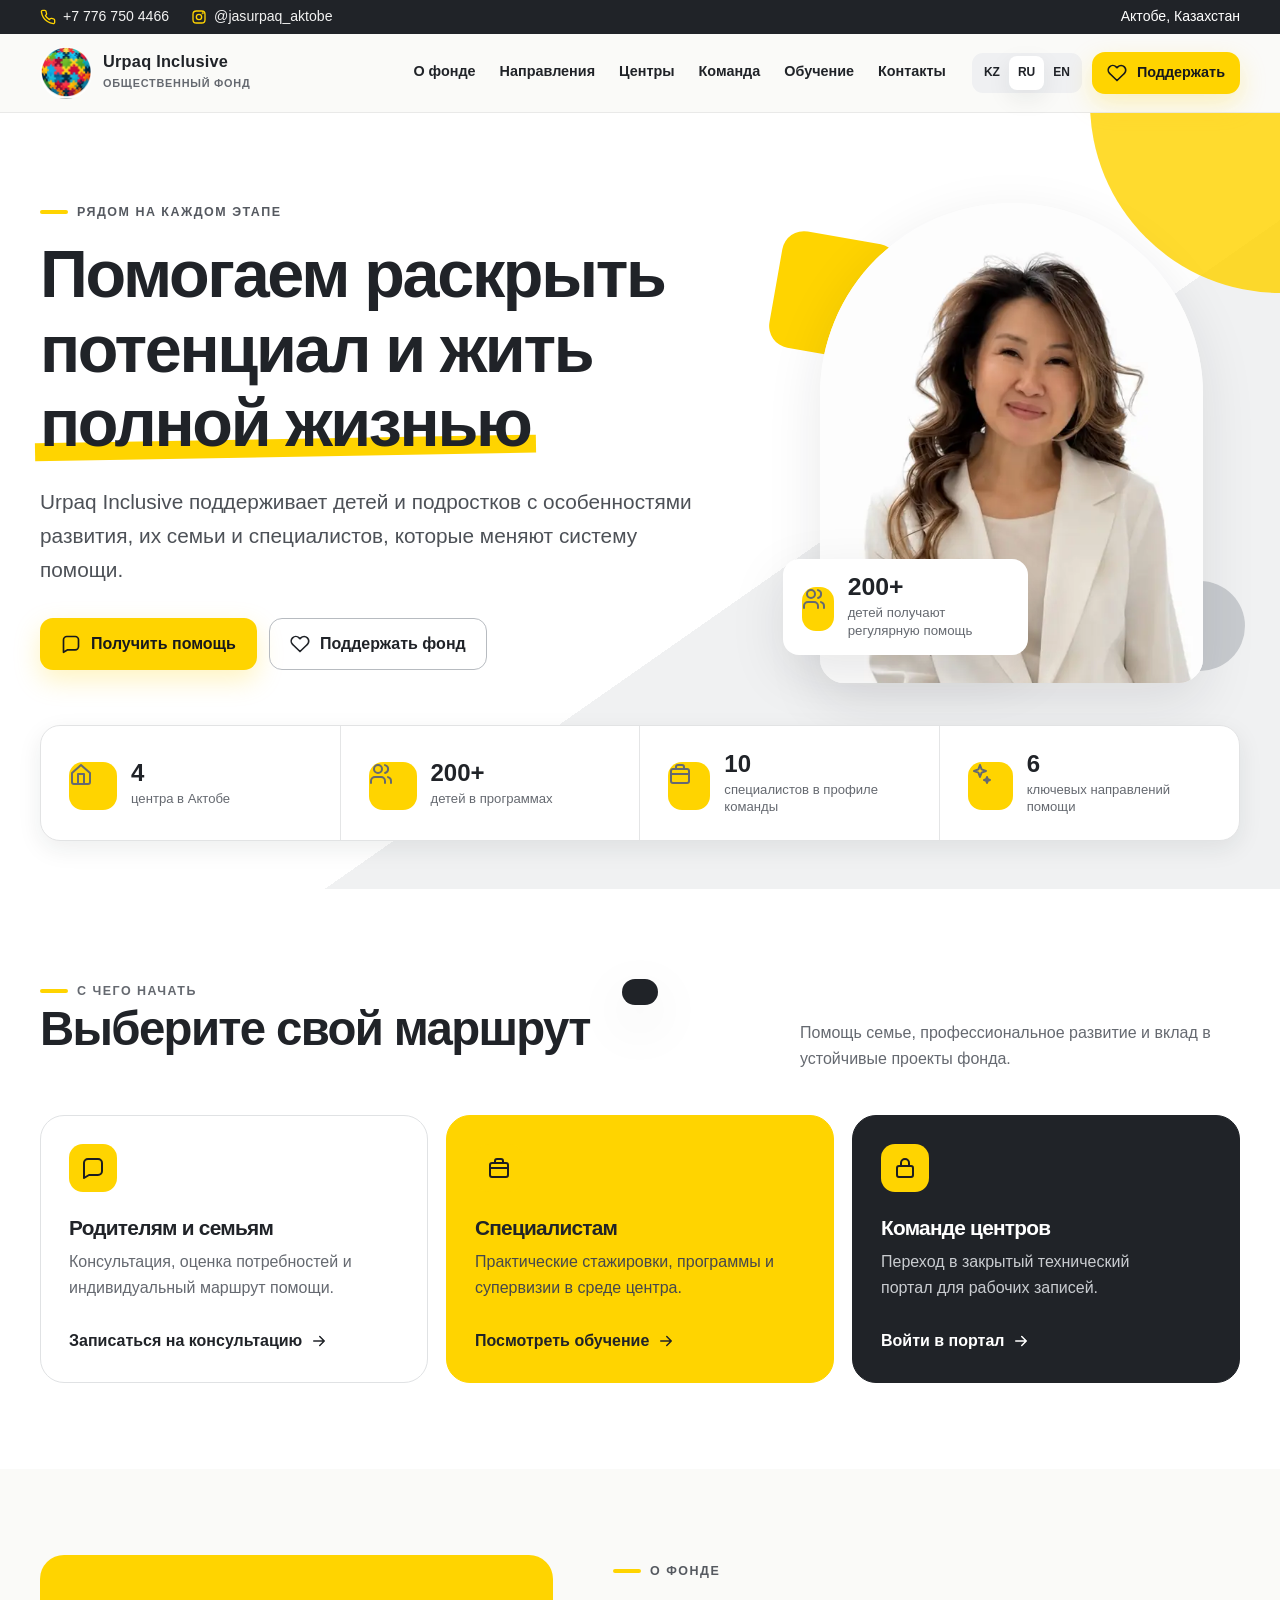
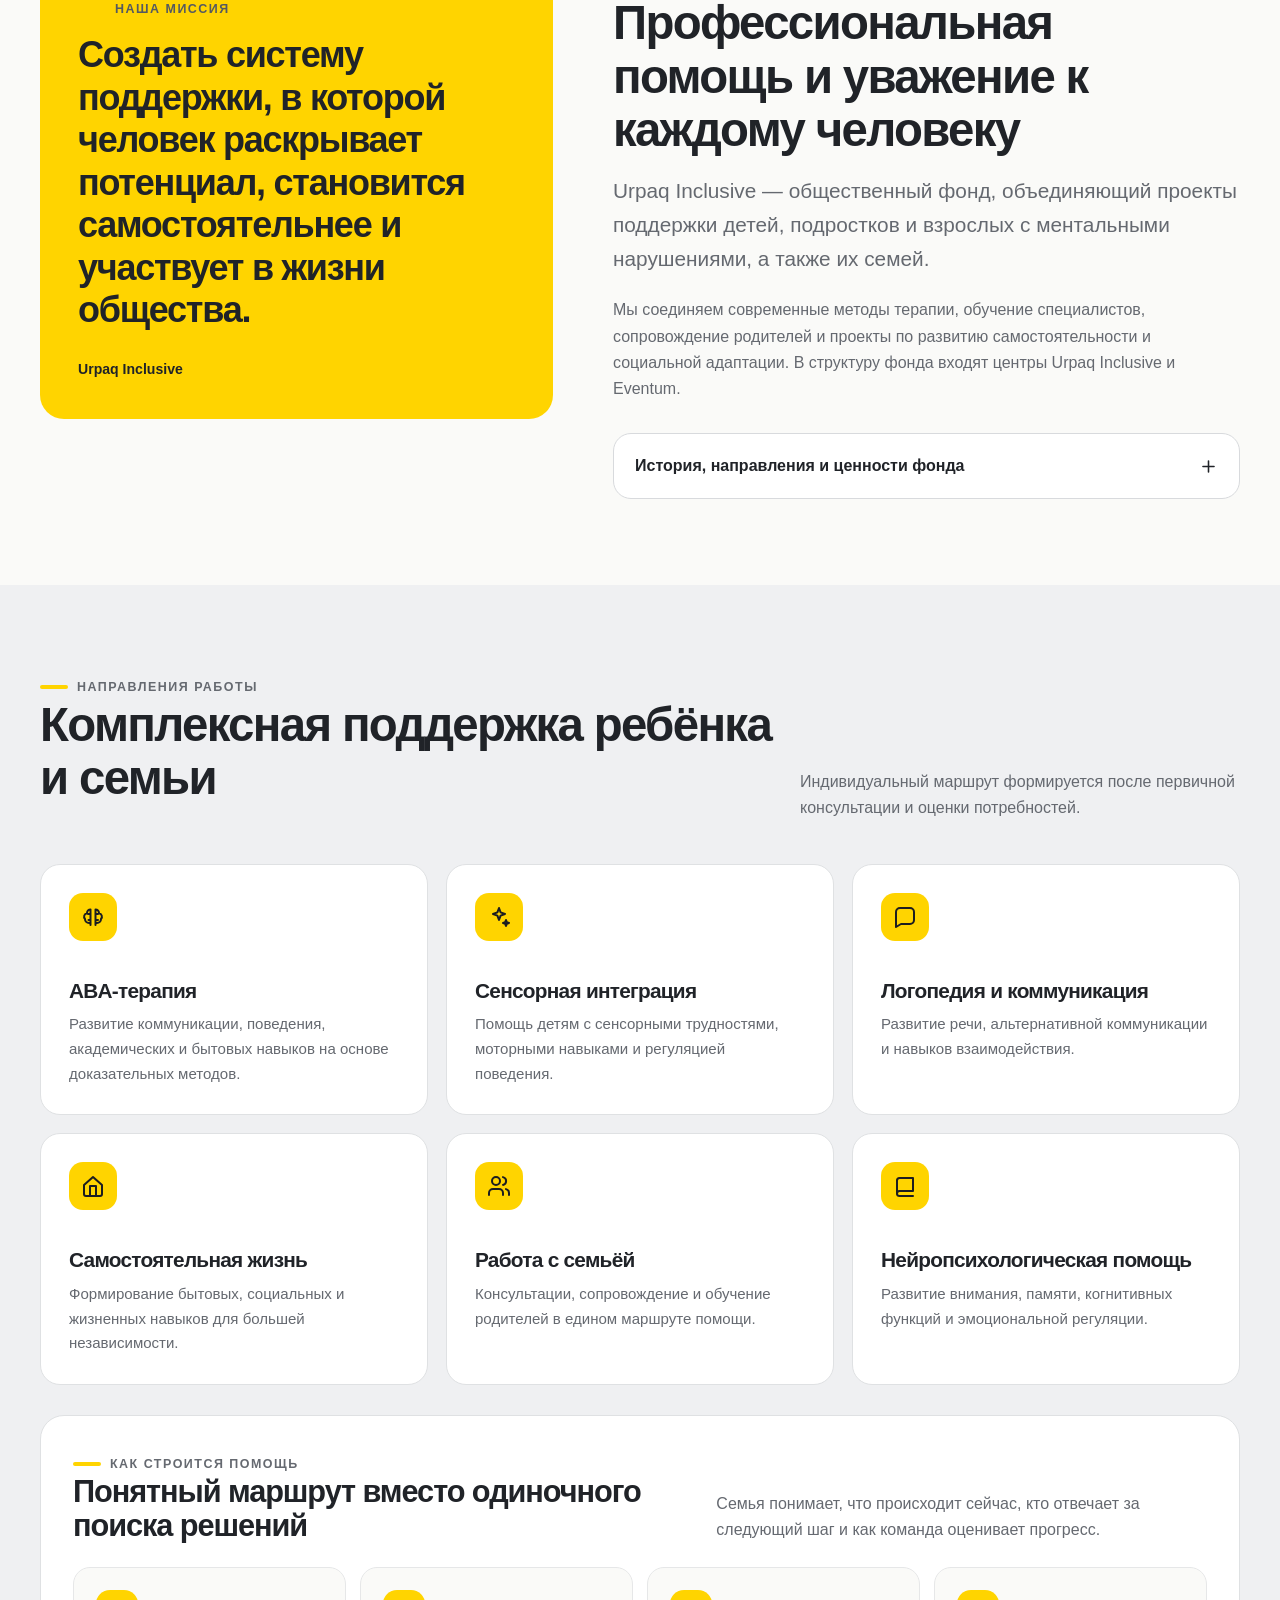
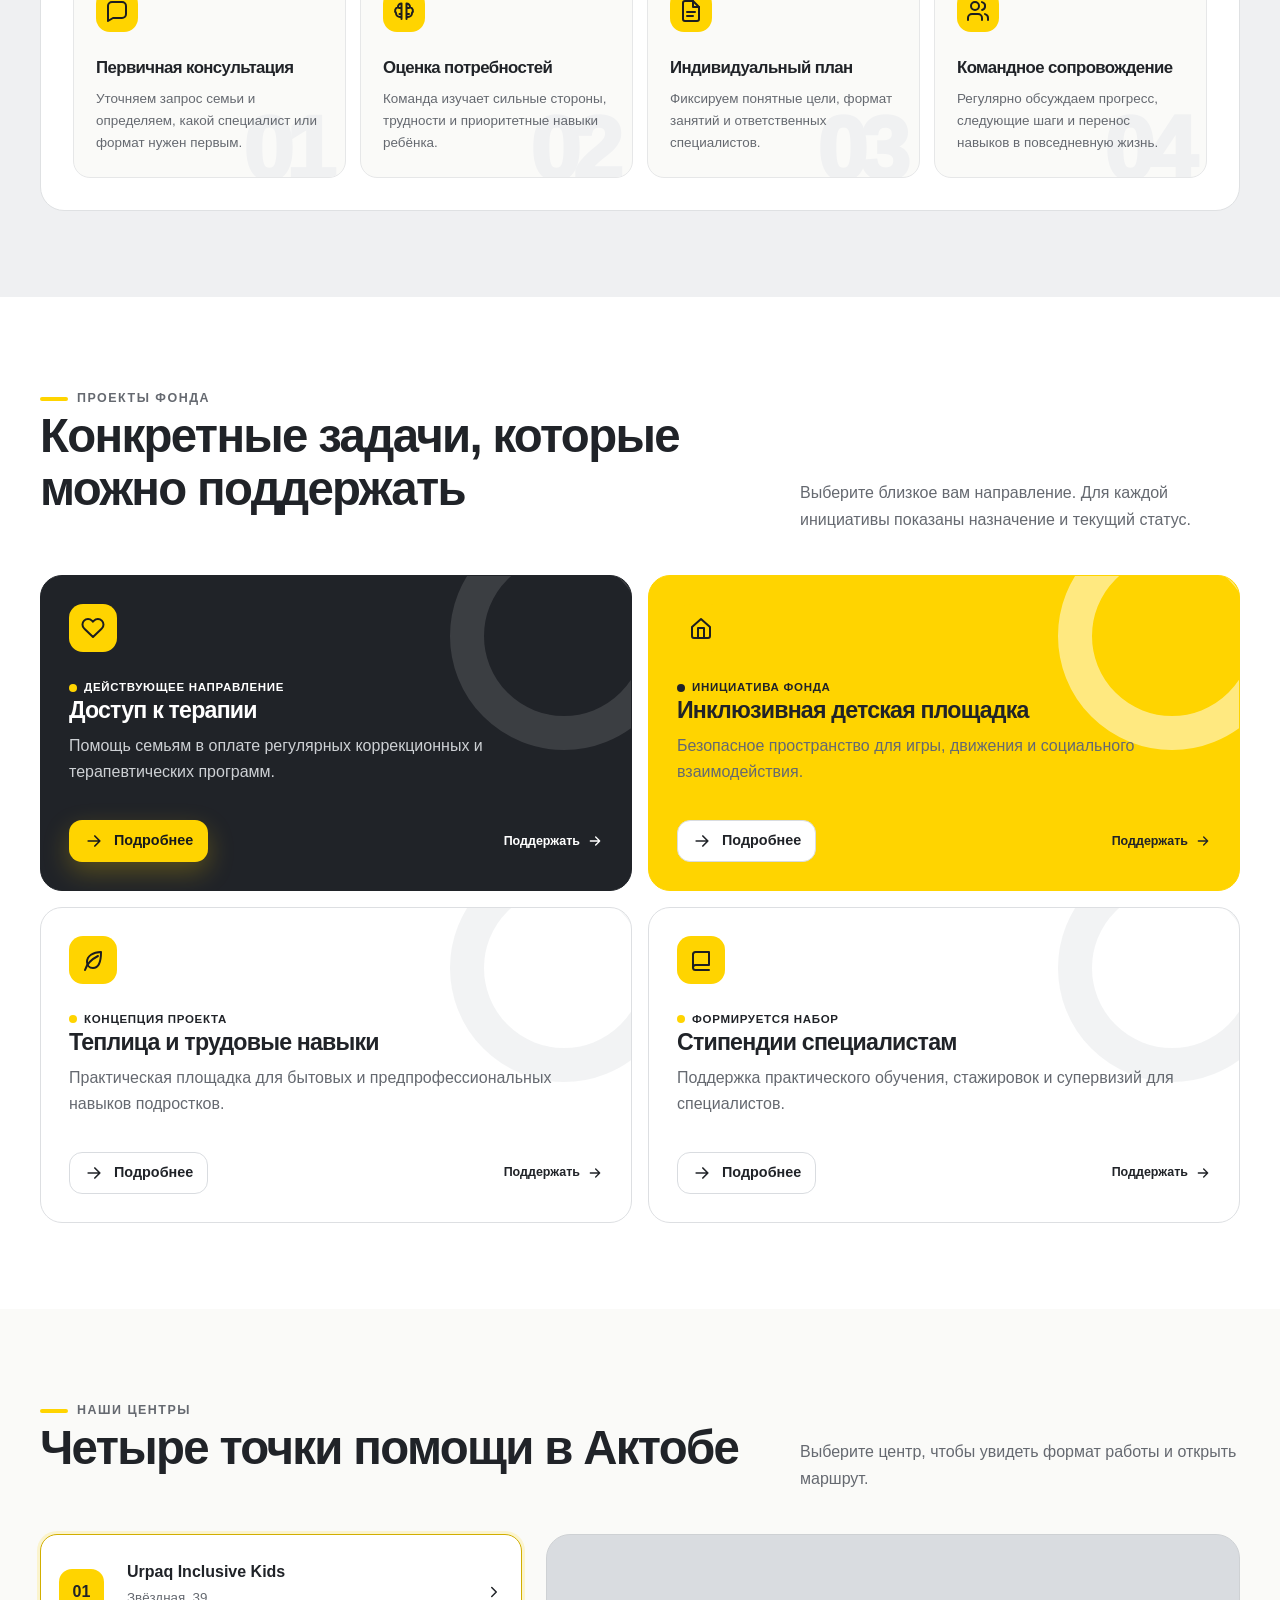
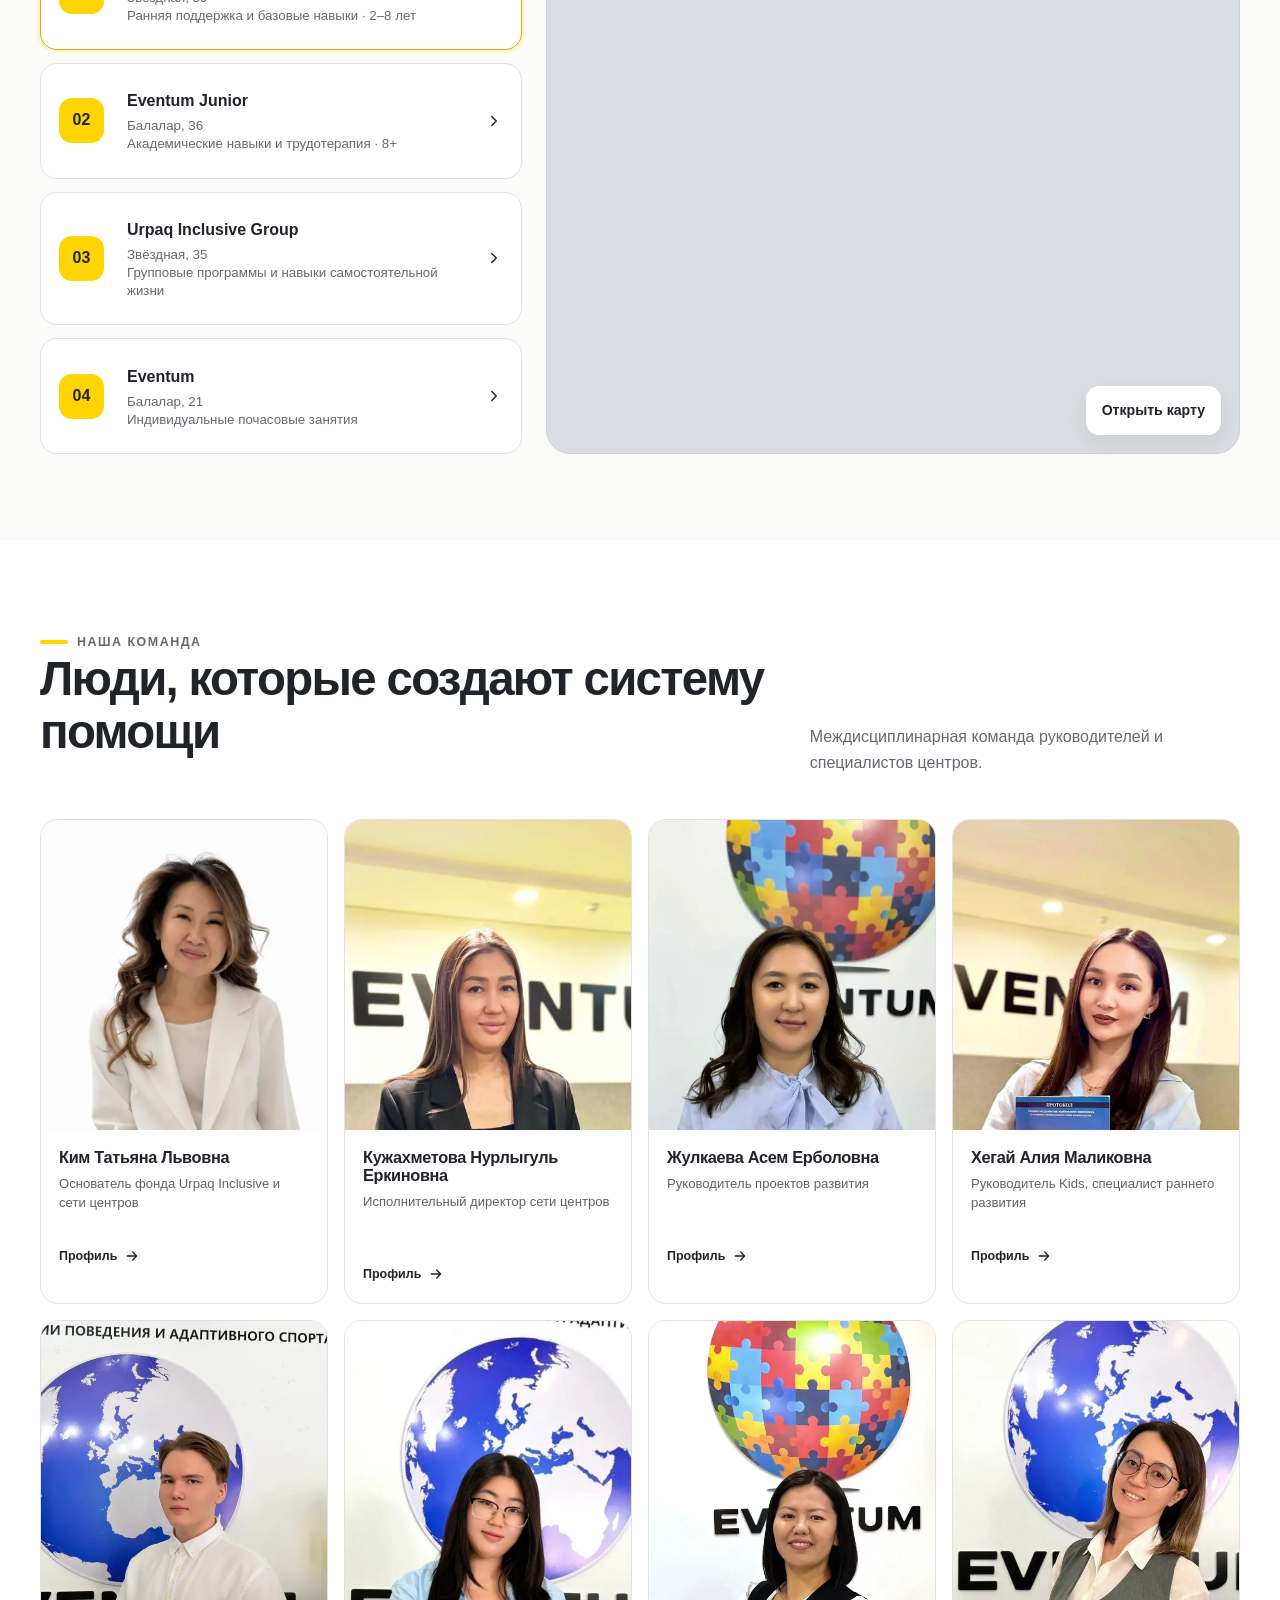
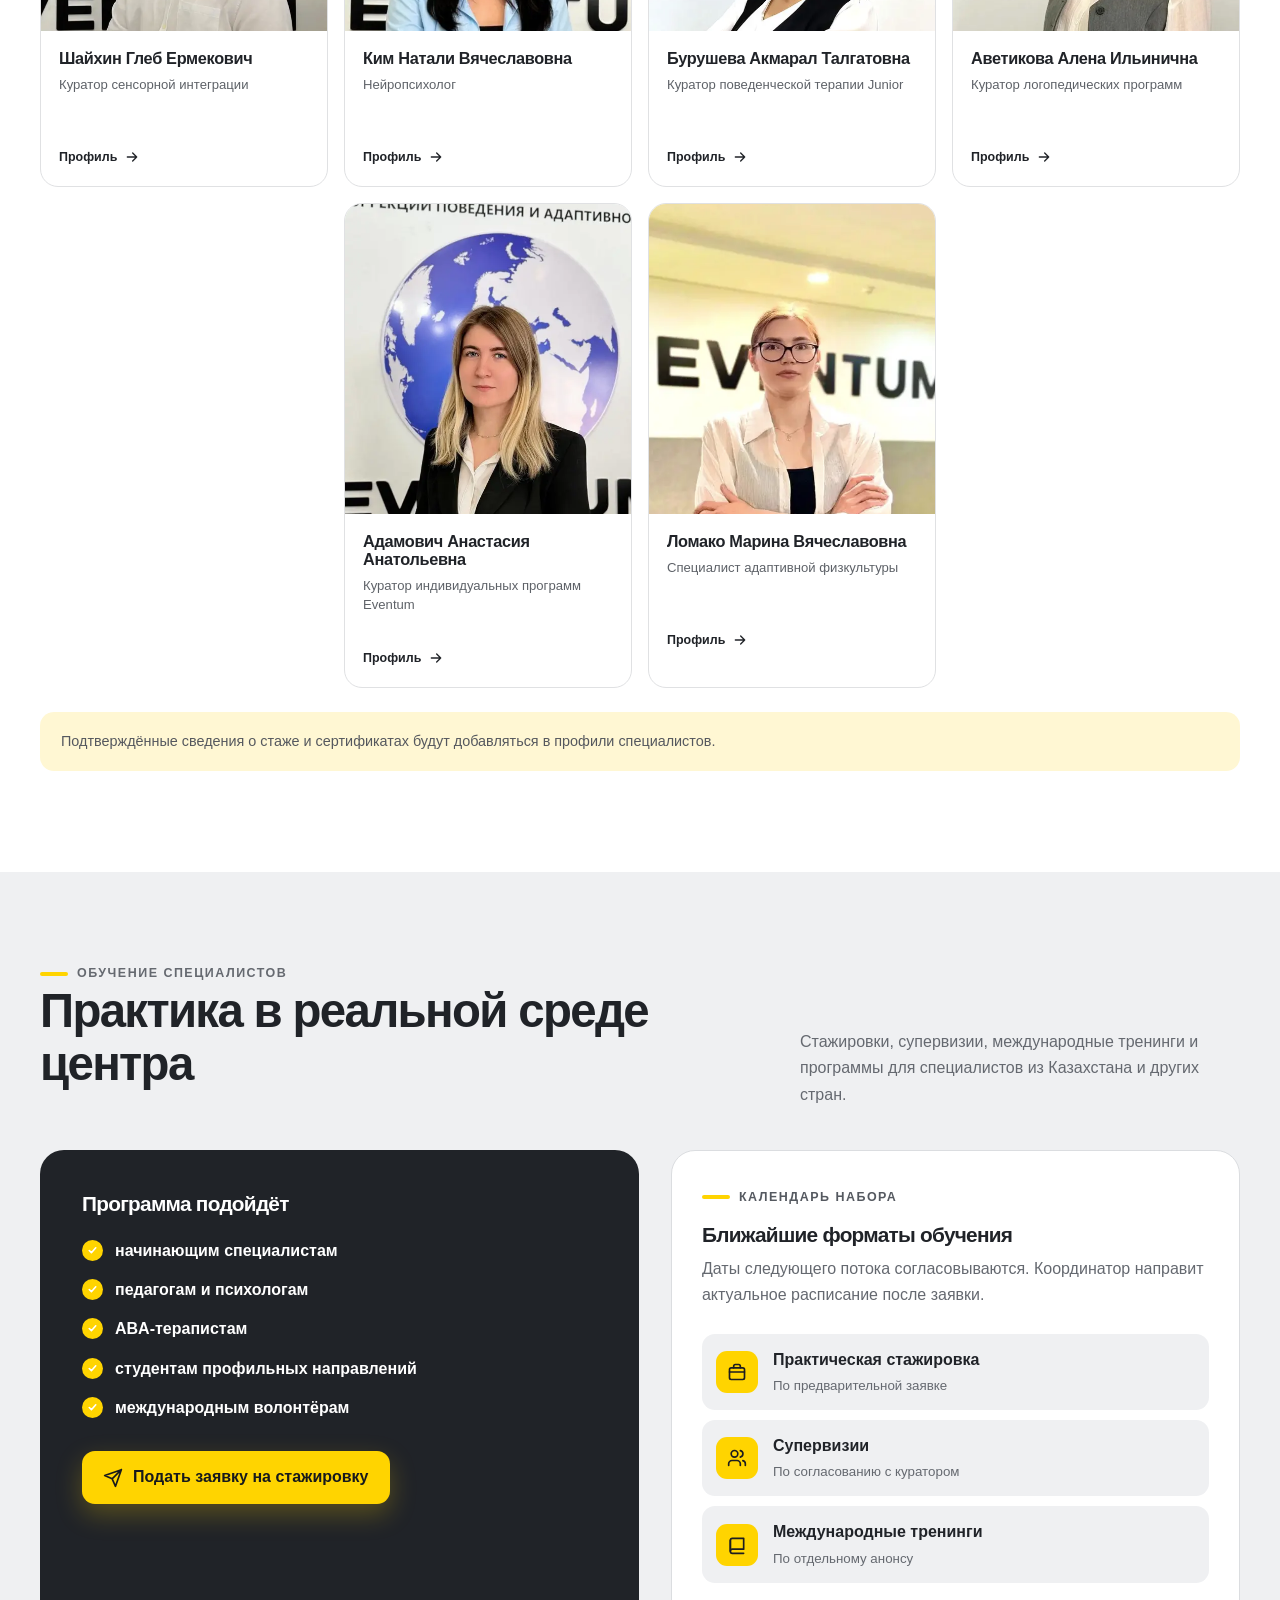
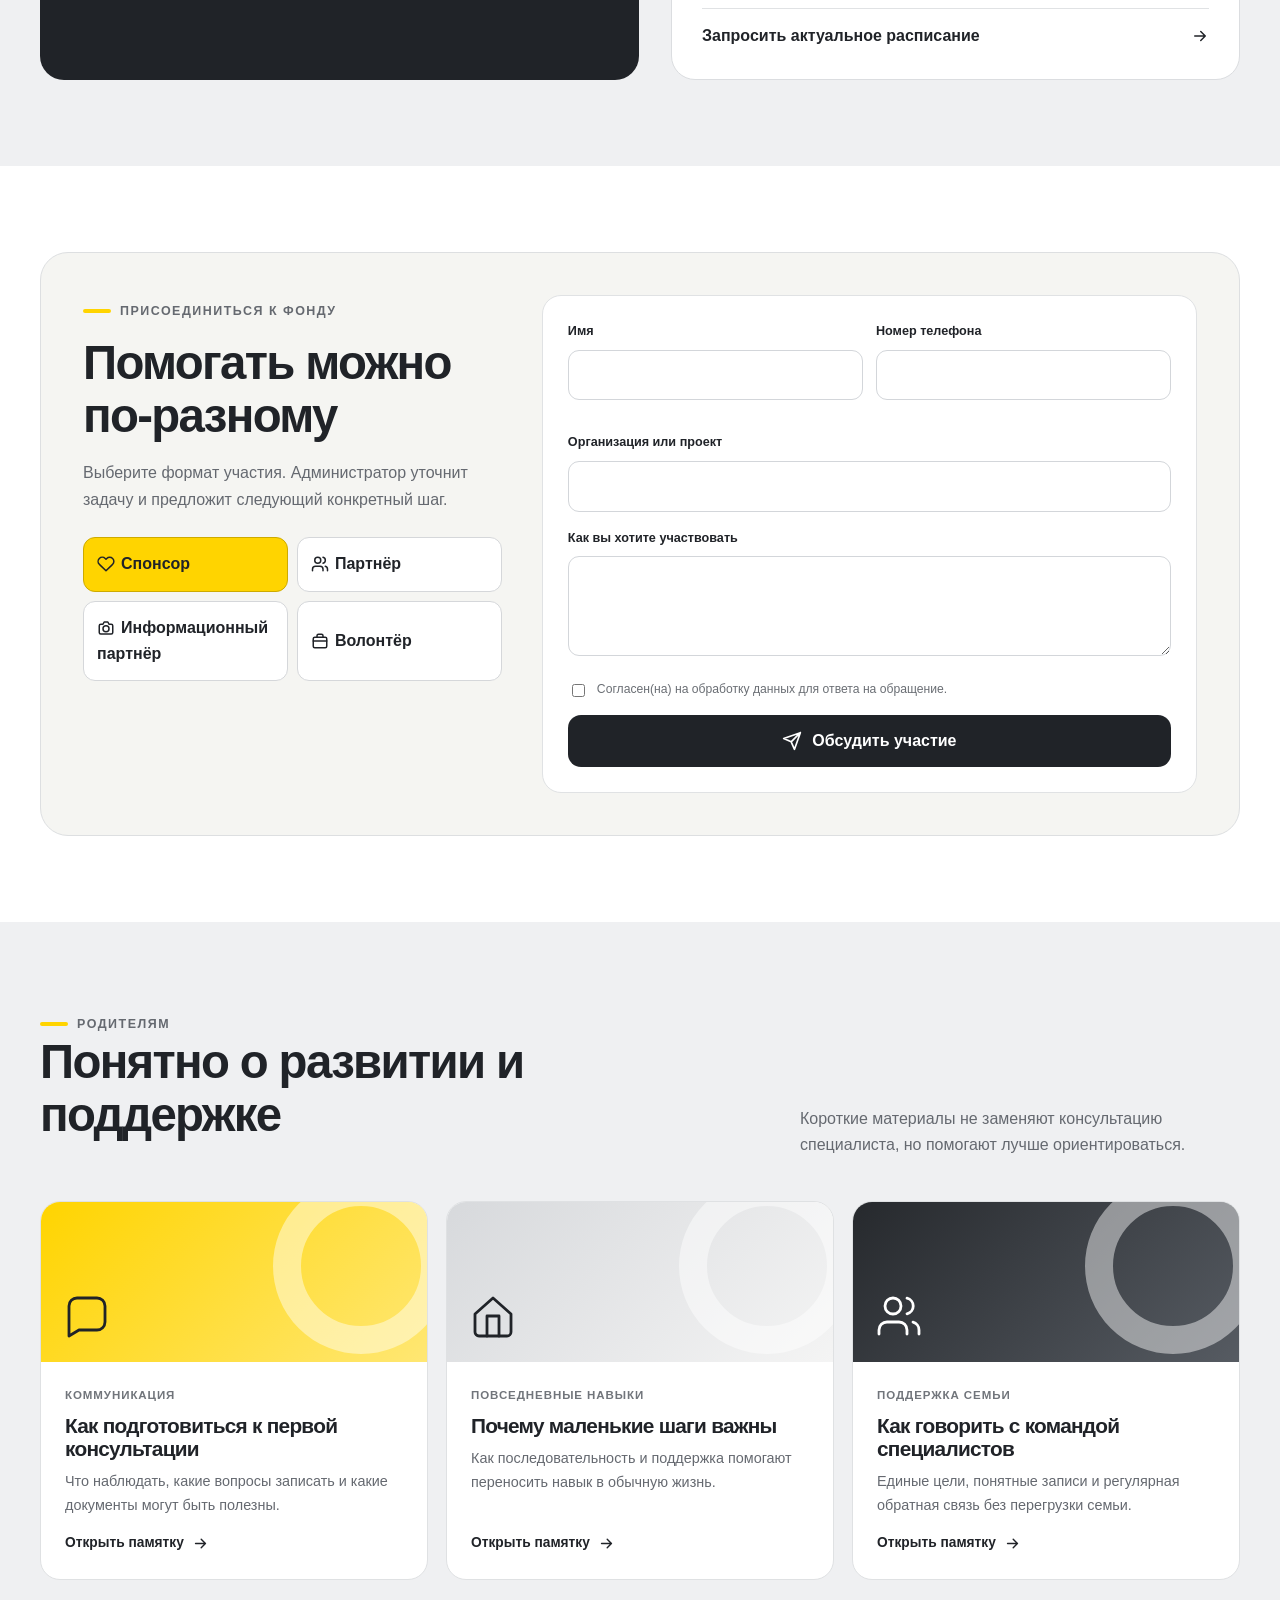
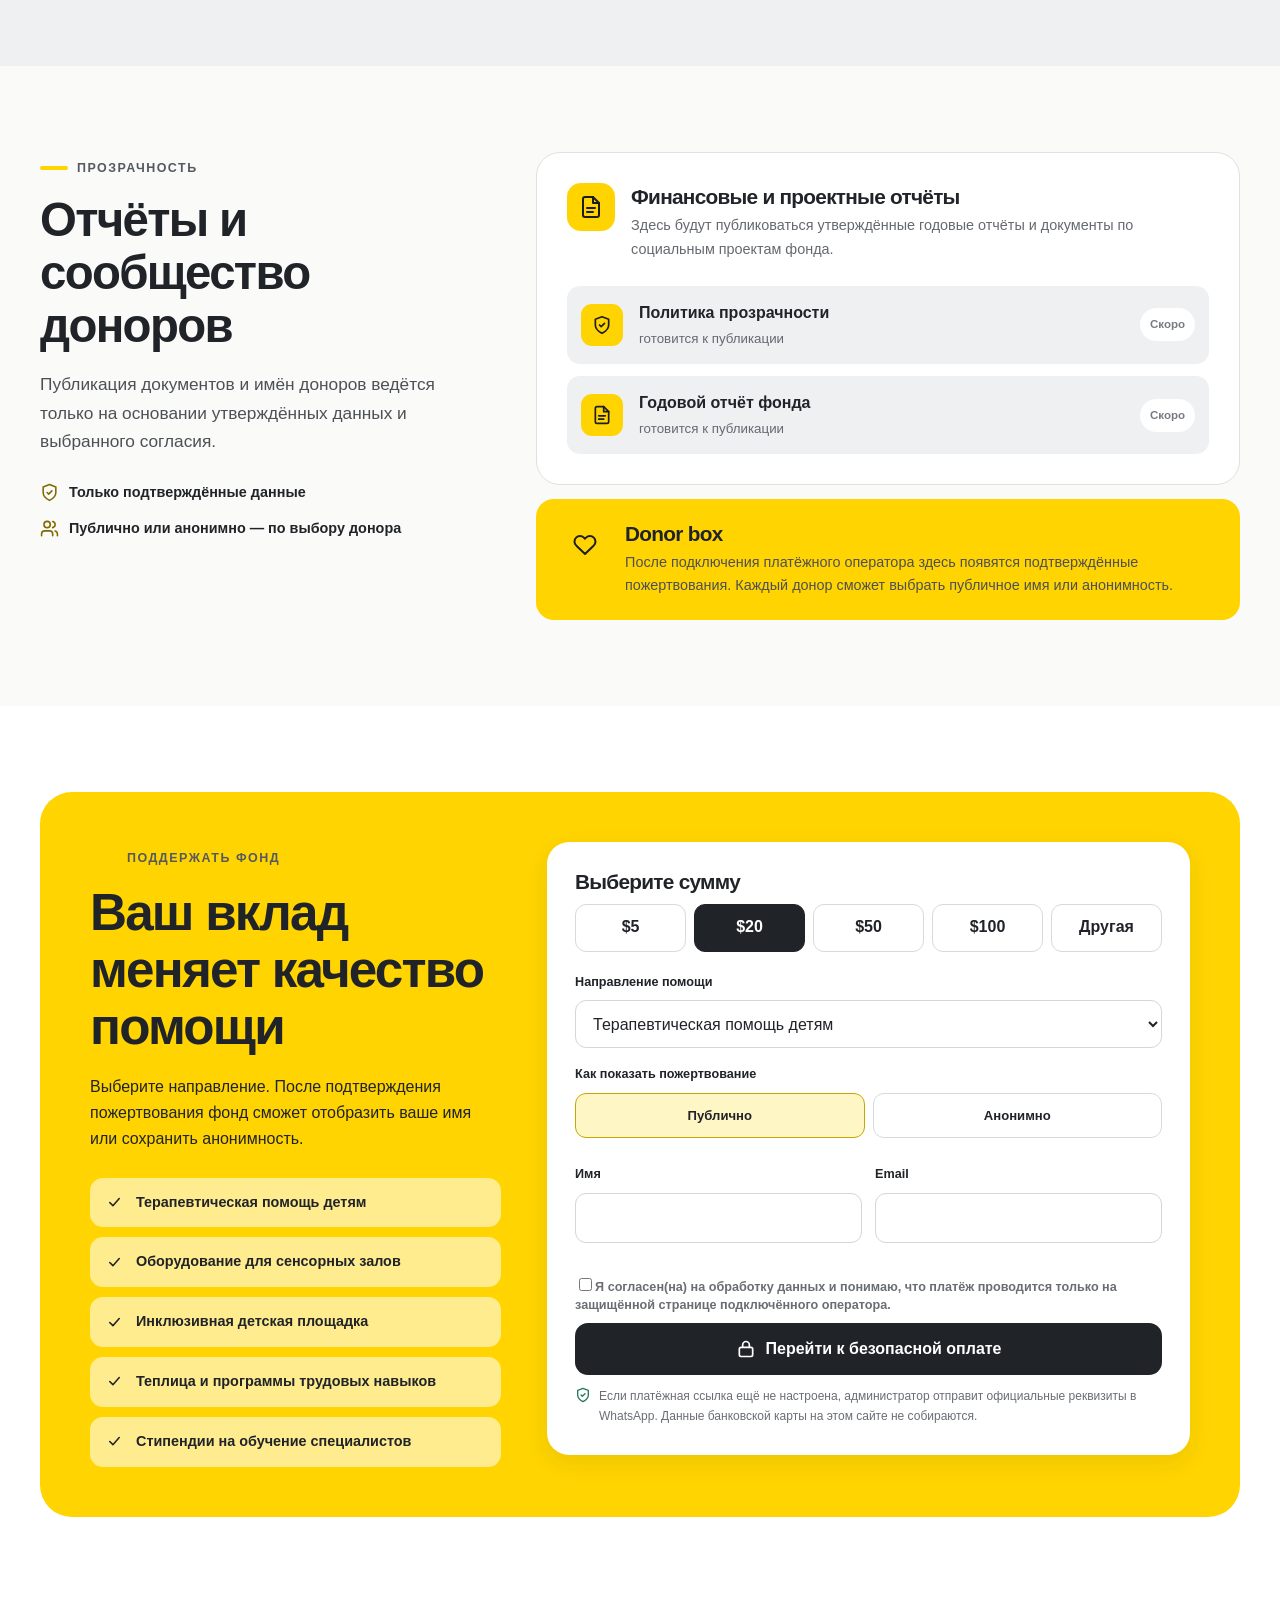
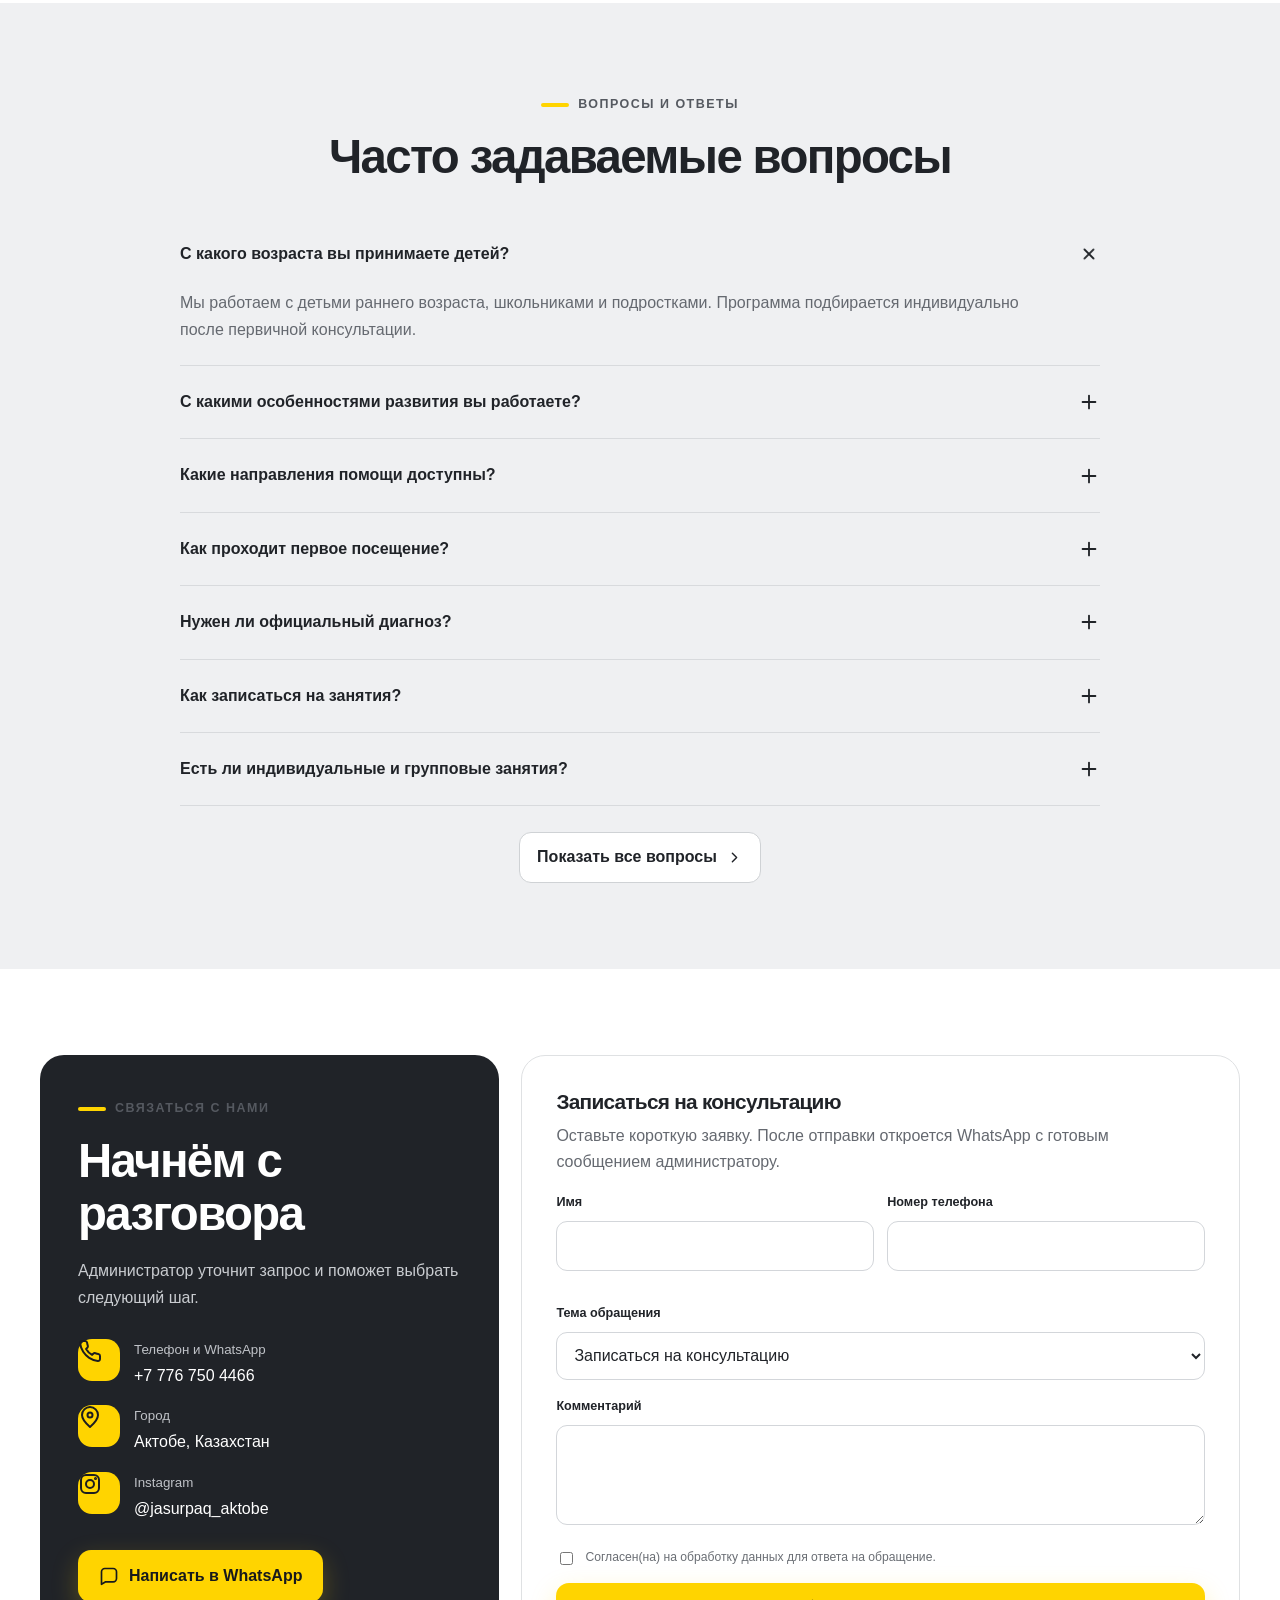
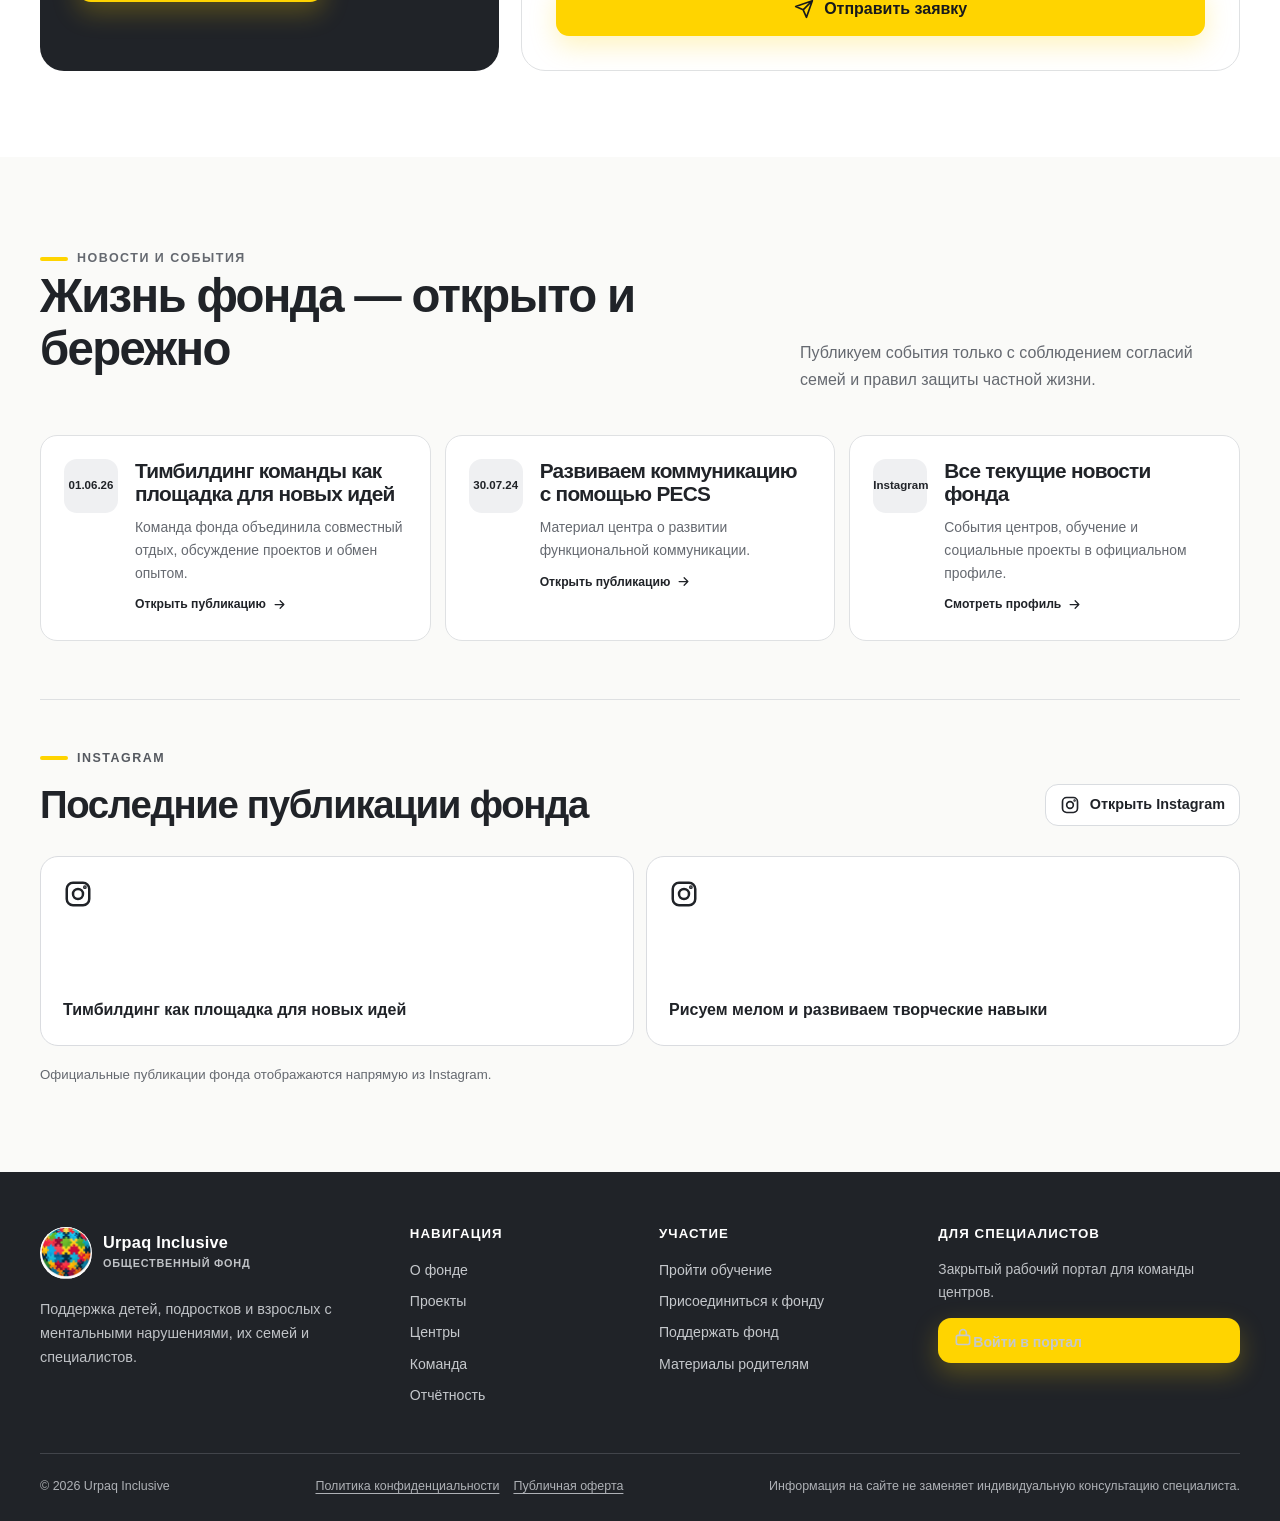
==== commit 9a41e95d: "Add polished version of the website" ====
--- a/index.html
+++ b/index.html
@@ -5,7 +5,15 @@
   <meta name="viewport" content="width=device-width, initial-scale=1">
   <meta name="theme-color" content="#FFD400">
   <meta name="description" content="Urpaq Inclusive — общественный фонд поддержки детей, подростков и семей. Центры помощи, обучение специалистов, волонтёрство и благотворительные проекты в Актобе.">
+  <meta name="robots" content="index,follow,max-image-preview:large">
+  <meta property="og:type" content="website">
+  <meta property="og:title" content="Urpaq Inclusive — помощь, развитие, самостоятельность">
+  <meta property="og:description" content="Поддержка детей и подростков с особенностями развития, их семей и специалистов в Актобе.">
+  <meta property="og:url" content="https://urpaq-inclusive-foundation.nsrinstitution.chatgpt.site/">
+  <meta name="twitter:card" content="summary">
+  <link rel="canonical" href="https://urpaq-inclusive-foundation.nsrinstitution.chatgpt.site/">
   <title>Urpaq Inclusive — помощь, развитие, самостоятельность</title>
+  <script type="application/ld+json">{"@context":"https://schema.org","@type":"NGO","name":"Urpaq Inclusive","url":"https://urpaq-inclusive-foundation.nsrinstitution.chatgpt.site/","telephone":"+7 776 750 4466","sameAs":["https://www.instagram.com/jasurpaq_aktobe/"],"address":{"@type":"PostalAddress","addressLocality":"Актобе","addressCountry":"KZ"}}</script>
   <style>
     :root {
       --yellow:#FFD400;
@@ -36,15 +44,15 @@
     .skip-link{position:fixed;left:16px;top:-80px;z-index:999;background:var(--ink);color:#fff;padding:10px 16px;border-radius:10px;transition:.2s}
     .skip-link:focus{top:16px}
     .container{width:min(calc(100% - 40px),var(--max));margin-inline:auto}
-    .section{padding:96px 0}
+    .section{padding:86px 0}
     .section--gray{background:var(--gray)}
     .section--white{background:var(--white)}
     .eyebrow{display:inline-flex;align-items:center;gap:9px;margin:0 0 15px;font-size:.78rem;font-weight:800;letter-spacing:.12em;text-transform:uppercase;color:#555960}
     .eyebrow::before{content:"";width:28px;height:4px;border-radius:9px;background:var(--yellow)}
     h1,h2,h3,p{margin-top:0}
     h1,h2,h3{line-height:1.12;letter-spacing:-.035em}
-    h1{font-size:clamp(2.75rem,6vw,5.6rem);max-width:870px;margin-bottom:24px}
-    h2{font-size:clamp(2rem,4vw,3.5rem);margin-bottom:18px}
+    h1{font-size:clamp(2.7rem,5.2vw,4.75rem);max-width:800px;margin-bottom:24px}
+    h2{font-size:clamp(2rem,3.7vw,3.2rem);margin-bottom:18px}
     h3{font-size:1.3rem;margin-bottom:10px}
     .lead{font-size:clamp(1.08rem,2vw,1.3rem);color:#4D5157;max-width:760px}
     .section-head{display:flex;justify-content:space-between;align-items:end;gap:28px;margin-bottom:42px}
@@ -63,17 +71,17 @@
     .icon-box{width:48px;height:48px;display:grid;place-items:center;background:var(--yellow);border-radius:14px;color:#1c1d20}
     .icon-box .icon{width:24px;height:24px}
     .topbar{background:var(--ink);color:#fff;font-size:.88rem}
-    .topbar__inner{min-height:38px;display:flex;justify-content:space-between;align-items:center;gap:16px}
+    .topbar__inner{min-height:34px;display:flex;justify-content:space-between;align-items:center;gap:16px}
     .topbar__links{display:flex;align-items:center;gap:22px}
     .topbar a{display:inline-flex;align-items:center;gap:7px;color:#F2F2F2}
     .topbar .icon{width:16px;height:16px;color:var(--yellow)}
     .site-header{position:sticky;top:0;z-index:100;background:rgba(250,250,248,.94);backdrop-filter:blur(15px);border-bottom:1px solid rgba(32,35,40,.08)}
-    .nav{min-height:82px;display:flex;align-items:center;gap:30px}
+    .nav{min-height:78px;display:flex;align-items:center;gap:26px}
     .brand{display:flex;align-items:center;gap:11px;min-width:max-content}
     .brand__mark{width:52px;height:52px;object-fit:contain;border-radius:50%;background:#fff}
     .brand__name{display:block;font-size:1.02rem;font-weight:900;letter-spacing:.015em;line-height:1.05}
     .brand__sub{display:block;color:var(--muted);font-size:.68rem;font-weight:700;letter-spacing:.07em;text-transform:uppercase;margin-top:4px}
-    .nav__links{display:flex;align-items:center;gap:21px;margin-left:auto;font-size:.9rem;font-weight:700}
+    .nav__links{display:flex;align-items:center;gap:24px;margin-left:auto;font-size:.9rem;font-weight:700}
     .nav__links a{padding:8px 0;border-bottom:2px solid transparent}
     .nav__links a:hover{border-color:var(--yellow)}
     .nav__actions{display:flex;align-items:center;gap:10px}
@@ -81,16 +89,16 @@
     .lang button{border:0;background:transparent;padding:7px 9px;border-radius:8px;font-size:.75rem;font-weight:800;cursor:pointer}
     .lang button.active{background:#fff;box-shadow:var(--shadow-sm)}
     .menu-toggle{display:none;width:45px;height:45px;border:1px solid var(--gray-2);border-radius:12px;background:#fff;place-items:center;cursor:pointer}
-    .hero{position:relative;overflow:hidden;padding:80px 0 56px;background:linear-gradient(145deg,#fff 0%,#fff 58%,#F0F1F2 58%,#F0F1F2 100%)}
+    .hero{position:relative;overflow:hidden;padding:70px 0 48px;background:linear-gradient(145deg,#fff 0%,#fff 60%,#F0F1F2 60%,#F0F1F2 100%)}
     .hero::before{content:"";position:absolute;width:380px;height:380px;border-radius:50%;background:var(--yellow);right:-190px;top:-200px;opacity:.82}
-    .hero__grid{display:grid;grid-template-columns:minmax(0,1.08fr) minmax(360px,.72fr);align-items:center;gap:70px}
+    .hero__grid{display:grid;grid-template-columns:minmax(0,1.05fr) minmax(350px,.7fr);align-items:center;gap:58px}
     .hero__copy{position:relative;z-index:2}
     .hero__copy h1 span{position:relative;display:inline-block;z-index:0}
     .hero__copy h1 span::after{content:"";position:absolute;left:-5px;right:-5px;height:18px;bottom:4px;background:var(--yellow);z-index:-1;transform:rotate(-1deg)}
     .hero__copy .lead{max-width:670px;margin-bottom:30px}
     .hero__buttons{display:flex;flex-wrap:wrap;gap:12px}
-    .hero__portrait{position:relative;min-height:535px}
-    .hero__photo{position:absolute;inset:20px 8% 0 8%;width:84%;height:515px;object-fit:cover;object-position:center 22%;border-radius:220px 220px 28px 28px;background:#fff;box-shadow:var(--shadow)}
+    .hero__portrait{position:relative;min-height:500px}
+    .hero__photo{position:absolute;inset:20px 8% 0 8%;width:84%;height:480px;object-fit:cover;object-position:center 22%;border-radius:220px 220px 28px 28px;background:#fff;box-shadow:var(--shadow)}
     .hero__shape{position:absolute;border-radius:22px;background:var(--yellow)}
     .hero__shape--one{width:118px;height:118px;left:-8px;top:54px;transform:rotate(10deg)}
     .hero__shape--two{width:90px;height:90px;right:-5px;bottom:12px;background:#C8CBCF;border-radius:50%}
@@ -98,13 +106,13 @@
     .hero__badge strong{display:block;font-size:1.55rem;line-height:1}
     .hero__badge span{display:block;color:var(--muted);font-size:.83rem;margin-top:5px;line-height:1.3}
     .hero__badge .icon-box{width:44px;height:44px}
-    .impact-strip{position:relative;z-index:3;margin-top:58px;display:grid;grid-template-columns:repeat(4,1fr);background:#fff;border:1px solid #E2E3E4;border-radius:20px;box-shadow:var(--shadow-sm)}
+    .impact-strip{position:relative;z-index:3;margin-top:42px;display:grid;grid-template-columns:repeat(4,1fr);background:#fff;border:1px solid #E2E3E4;border-radius:20px;box-shadow:var(--shadow-sm)}
     .impact-item{padding:25px 28px;display:flex;gap:14px;align-items:center;border-right:1px solid #E4E5E6}
     .impact-item:last-child{border-right:0}
     .impact-item strong{display:block;font-size:1.5rem;line-height:1.05}
     .impact-item span{display:block;color:var(--muted);font-size:.82rem;margin-top:5px;line-height:1.3}
     .routes{display:grid;grid-template-columns:repeat(3,1fr);gap:18px}
-    .route-card{position:relative;min-height:230px;padding:30px;border-radius:var(--radius);overflow:hidden;background:#fff;border:1px solid #E0E2E4;transition:.25s}
+    .route-card{position:relative;min-height:215px;padding:28px;border-radius:var(--radius);overflow:hidden;background:#fff;border:1px solid #E0E2E4;transition:.25s}
     .route-card:hover{transform:translateY(-4px);box-shadow:var(--shadow-sm)}
     .route-card:nth-child(2){background:var(--yellow);border-color:var(--yellow)}
     .route-card:nth-child(3){background:var(--ink);color:#fff;border-color:var(--ink)}
@@ -114,13 +122,18 @@
     .route-card__link{display:inline-flex;gap:8px;align-items:center;font-weight:800;margin-top:10px}
     .route-card__link .icon{width:18px;height:18px}
     .support-path{display:grid;grid-template-columns:repeat(4,1fr);gap:14px;counter-reset:path}
-    .path-step{position:relative;min-height:245px;padding:27px;background:#fff;border:1px solid #DFE1E3;border-radius:20px;overflow:hidden}
+    .path-wrap{margin-top:30px;padding:32px;background:#fff;border:1px solid #DFE1E3;border-radius:24px}.path-wrap__head{display:grid;grid-template-columns:1fr .8fr;gap:30px;align-items:end;margin-bottom:24px}.path-wrap__head h3{font-size:clamp(1.5rem,2.4vw,2rem);margin:0}.path-wrap__head p{color:var(--muted);margin:0}
+    .path-step{position:relative;min-height:190px;padding:22px;background:#FAFAF8;border:1px solid #E6E7E8;border-radius:17px;overflow:hidden}
     .path-step::after{counter-increment:path;content:"0" counter(path);position:absolute;right:17px;bottom:-18px;color:#F0F1F2;font-size:5.6rem;font-weight:950;line-height:1;letter-spacing:-.08em}
-    .path-step .icon-box{margin-bottom:42px}.path-step h3,.path-step p{position:relative;z-index:1}.path-step p{margin:0;color:var(--muted);font-size:.9rem}
+    .path-step .icon-box{width:42px;height:42px;margin-bottom:27px}.path-step h3,.path-step p{position:relative;z-index:1}.path-step h3{font-size:1.05rem}.path-step p{margin:0;color:var(--muted);font-size:.84rem}
     .about-grid{display:grid;grid-template-columns:.9fr 1.1fr;gap:60px;align-items:start}
     .about-note{position:sticky;top:120px;background:var(--yellow);padding:38px;border-radius:var(--radius)}
     .about-note blockquote{margin:0;font-size:clamp(1.45rem,3vw,2.25rem);font-weight:800;line-height:1.18;letter-spacing:-.035em}
     .about-note cite{display:block;margin-top:26px;font-style:normal;font-size:.88rem;font-weight:750}
+    .about-copy>p:not(.eyebrow){color:var(--muted)}
+    .about-more{margin-top:30px;border:1px solid #D8DADD;border-radius:18px;background:#fff;overflow:hidden}
+    .about-more summary{list-style:none;display:flex;align-items:center;justify-content:space-between;gap:18px;padding:19px 21px;font-weight:850;cursor:pointer}.about-more summary::-webkit-details-marker{display:none}.about-more summary .icon{width:19px;height:19px;transition:transform .2s}.about-more[open] summary .icon{transform:rotate(45deg)}
+    .about-more__content{padding:0 21px 24px;border-top:1px solid #E4E5E6}.history-callout{padding:22px 0}.history-callout p,.vision-note p{color:var(--muted);margin:0}.about-columns{display:grid;grid-template-columns:1fr 1fr;gap:28px;padding:22px 0;border-top:1px solid #E4E5E6;border-bottom:1px solid #E4E5E6}.about-columns .check-list{font-size:.86rem}.vision-note{padding-top:22px}
     .content-block{padding-bottom:35px;margin-bottom:35px;border-bottom:1px solid #DADCDF}
     .content-block:last-child{border-bottom:0;margin-bottom:0;padding-bottom:0}
     .content-block p{color:var(--muted)}
@@ -132,12 +145,12 @@
     .service-card .icon-box{margin-bottom:38px}
     .service-card p{color:var(--muted);font-size:.94rem;margin-bottom:0}
     .project-grid{display:grid;grid-template-columns:repeat(2,1fr);gap:16px}
-    .project-card{position:relative;min-height:330px;padding:30px;border:1px solid #DDDFE2;border-radius:24px;background:#fff;overflow:hidden;display:flex;flex-direction:column;align-items:flex-start}
+    .project-card{position:relative;min-height:305px;padding:28px;border:1px solid #DDDFE2;border-radius:22px;background:#fff;overflow:hidden;display:flex;flex-direction:column;align-items:flex-start}
     .project-card:nth-child(1){background:var(--ink);color:#fff;border-color:var(--ink)}
     .project-card:nth-child(2){background:var(--yellow);border-color:var(--yellow)}
     .project-card::after{content:"";position:absolute;width:160px;height:160px;border:34px solid rgba(175,178,183,.16);border-radius:50%;right:-47px;top:-54px}
     .project-card:nth-child(1)::after{border-color:rgba(255,255,255,.12)}.project-card:nth-child(2)::after{border-color:rgba(255,255,255,.5)}
-    .project-card>*{position:relative;z-index:1}.project-card .icon-box{margin-bottom:35px}.project-card h3{font-size:1.55rem;max-width:440px}.project-card p{color:var(--muted);max-width:520px}.project-card:nth-child(1) p{color:#CDD0D4}
+    .project-card>*{position:relative;z-index:1}.project-card .icon-box{margin-bottom:26px}.project-card h3{font-size:1.45rem;max-width:440px}.project-card p{color:var(--muted);max-width:520px}.project-card:nth-child(1) p{color:#CDD0D4}
     .project-card__footer{display:flex;align-items:center;justify-content:space-between;gap:15px;width:100%;margin-top:auto;padding-top:18px}.project-status{display:inline-flex;align-items:center;gap:7px;font-size:.72rem;font-weight:850;text-transform:uppercase;letter-spacing:.06em}.project-status::before{content:"";width:8px;height:8px;border-radius:50%;background:var(--yellow)}.project-card:nth-child(2) .project-status::before{background:var(--ink)}
     .project-standards{display:grid;grid-template-columns:.72fr 1.28fr;gap:26px;align-items:center;margin-top:18px;padding:27px 30px;background:#F1F2F3;border-radius:20px;border:1px solid #E0E2E4}.project-standards h3{margin:0}.standard-list{display:grid;grid-template-columns:repeat(4,1fr);gap:9px}.standard{padding:13px;background:#fff;border-radius:12px;font-size:.75rem;font-weight:800;text-align:center}
     .centers-layout{display:grid;grid-template-columns:.82fr 1.18fr;gap:24px;align-items:stretch}
@@ -151,10 +164,10 @@
     .map-wrap{min-height:520px;border-radius:var(--radius);overflow:hidden;background:#D9DCE0;position:relative;border:1px solid #CED1D4}
     .map-wrap iframe{width:100%;height:100%;min-height:520px;border:0}
     .map-fallback{position:absolute;right:18px;bottom:18px;background:#fff;padding:13px 16px;border-radius:13px;box-shadow:var(--shadow-sm);font-size:.88rem;font-weight:800}
-    .team-grid{display:grid;grid-template-columns:repeat(5,1fr);gap:16px}
+    .team-grid{display:grid;grid-template-columns:repeat(4,1fr);gap:16px}.person:nth-last-child(2):nth-child(4n+1){grid-column:2}
     .person{background:#fff;border:1px solid #E0E1E3;border-radius:18px;overflow:hidden;transition:.25s}
     .person:hover{transform:translateY(-4px);box-shadow:var(--shadow-sm)}
-    .person__photo{height:285px;width:100%;object-fit:cover;object-position:center 20%;background:#E4E5E6;filter:saturate(.86)}
+    .person__photo{height:310px;width:100%;object-fit:cover;object-position:center 20%;background:#E4E5E6;filter:saturate(.9)}
     .person__body{padding:18px}
     .person__body h3{font-size:1.02rem;letter-spacing:-.02em;margin-bottom:8px}
     .person__role{color:#5E6268;font-size:.82rem;line-height:1.45;min-height:58px;margin-bottom:14px}
@@ -165,6 +178,8 @@
     .training-copy{background:var(--ink);color:#fff;padding:42px;border-radius:var(--radius)}
     .training-copy p{color:#CACDD1}
     .training-copy .check-list li{color:#fff}
+    .intake-card{background:#fff;padding:30px;border:1px solid #DBDDE0;border-radius:var(--radius)}.intake-card>p:not(.eyebrow){color:var(--muted)}
+    .schedule-list{display:grid;gap:10px;margin:25px 0}.schedule-row{display:grid;grid-template-columns:44px 1fr;gap:13px;align-items:center;padding:13px 14px;background:var(--gray);border-radius:13px}.schedule-row .icon-box{width:42px;height:42px;border-radius:11px}.schedule-row .icon{width:20px;height:20px}.schedule-row strong,.schedule-row small{display:block}.schedule-row small{color:var(--muted);margin-top:2px}.schedule-link{width:100%;display:flex;align-items:center;justify-content:space-between;gap:12px;padding:14px 0 0;border:0;border-top:1px solid #E0E2E4;background:none;font-weight:850;cursor:pointer}.schedule-link .icon{width:18px;height:18px}
     .calendar{background:#fff;padding:26px;border:1px solid #DBDDE0;border-radius:var(--radius)}
     .calendar__head{display:flex;justify-content:space-between;align-items:center;margin-bottom:18px}
     .calendar__controls{display:flex;gap:8px}
@@ -197,8 +212,8 @@
     .article__tag{font-size:.72rem;font-weight:850;text-transform:uppercase;letter-spacing:.08em;color:#71757B}
     .article h3{margin-top:9px}
     .article p{color:var(--muted);font-size:.9rem;flex:1}
-    .article a{display:inline-flex;align-items:center;gap:8px;font-weight:800;font-size:.86rem}
-    .article a .icon{width:17px;height:17px}
+    .article a,.article button{display:inline-flex;align-items:center;gap:8px;font-weight:800;font-size:.86rem}.article button{border:0;background:none;padding:0;cursor:pointer;text-align:left}
+    .article a .icon,.article button .icon{width:17px;height:17px}
     .gallery-layout{display:grid;grid-template-columns:1.05fr .95fr;gap:18px}
     .gallery-feature{min-height:430px;background:var(--ink);color:#fff;border-radius:var(--radius);padding:38px;display:flex;flex-direction:column;justify-content:flex-end;position:relative;overflow:hidden}
     .gallery-feature::before,.gallery-feature::after{content:"";position:absolute;border-radius:50%}
@@ -207,6 +222,7 @@
     .gallery-feature>*{position:relative;z-index:1}
     .gallery-feature p{color:#D0D2D5;max-width:570px}
     .news-list{display:grid;gap:14px}
+    .news-list--grid{grid-template-columns:repeat(3,1fr);gap:14px}
     .news-item{background:#fff;border:1px solid #DFE1E3;border-radius:17px;padding:23px;display:grid;grid-template-columns:auto 1fr;gap:17px;align-items:start}
     .news-item time{display:grid;place-items:center;width:54px;height:54px;background:var(--gray);border-radius:13px;font-size:.72rem;font-weight:850;text-align:center;line-height:1.2}
     .news-item p{color:var(--muted);font-size:.87rem;margin-bottom:0}
@@ -221,6 +237,7 @@
     .report-row button{border:0;background:none;color:#8A8E94;font-weight:800;font-size:.78rem}
     .donor-empty{padding:30px;border:1px dashed #BFC2C6;border-radius:16px;text-align:center;margin-top:24px;color:var(--muted)}
     .donor-empty .icon-box{margin:0 auto 14px}
+    .transparency-layout{display:grid;grid-template-columns:.78fr 1.22fr;gap:46px;align-items:start}.transparency-copy{position:sticky;top:115px}.transparency-copy .lead{font-size:1.08rem}.transparency-principles{display:grid;gap:12px;margin-top:25px}.transparency-principles>span{display:flex;align-items:center;gap:10px;font-weight:750;font-size:.9rem}.transparency-principles .icon{width:19px;height:19px;color:#806A00}.transparency-stack{display:grid;gap:14px}.report-panel__head{display:grid;grid-template-columns:48px 1fr;gap:16px;align-items:start}.report-panel__head h3{margin:2px 0 6px}.report-panel__head p{margin:0;color:var(--muted);font-size:.9rem}.status-pill{padding:7px 10px;border-radius:999px;background:#fff;color:#777B81;font-weight:800;font-size:.72rem}.donor-policy{display:grid;grid-template-columns:48px 1fr;gap:16px;padding:22px 25px;background:var(--yellow);border-radius:18px}.donor-policy h3{margin:1px 0 5px}.donor-policy p{margin:0;color:#4E5054;font-size:.9rem}
     .trust-band{background:var(--ink);color:#fff;padding:58px 0}
     .trust-grid{display:grid;grid-template-columns:1.05fr repeat(5,1fr);gap:0;align-items:stretch}
     .trust-intro{padding:18px 32px 18px 0}.trust-intro h2{font-size:2rem;margin:0}.trust-intro p{color:#C3C6CA;margin:12px 0 0;font-size:.86rem}
@@ -250,9 +267,9 @@
     .consent input{margin-top:3px;accent-color:#222}
     .secure-note{display:flex;gap:8px;align-items:flex-start;color:#6A6E74;font-size:.75rem;margin-top:12px}
     .secure-note .icon{width:16px;height:16px;color:var(--success)}
-    .join-panel{display:grid;grid-template-columns:.78fr 1.22fr;gap:40px;background:#fff;border:1px solid #DDDFE1;border-radius:28px;padding:42px}
+    .join-panel{display:grid;grid-template-columns:.78fr 1.22fr;gap:40px;background:#F5F5F2;border:1px solid #DDDFE1;border-radius:28px;padding:42px}
     .join-panel__copy p{color:var(--muted)}.join-options{display:grid;grid-template-columns:repeat(2,1fr);gap:9px;margin-top:24px}.join-option{border:1px solid #D5D7DA;background:#fff;border-radius:12px;padding:13px;text-align:left;font-weight:800;cursor:pointer}.join-option.active{background:var(--yellow);border-color:#CDAA00}.join-option .icon{width:18px;height:18px;margin-right:6px;vertical-align:-4px}
-    .join-form{padding:25px;background:var(--gray);border-radius:19px}.join-form .btn{width:100%}
+    .join-form{padding:25px;background:#fff;border:1px solid #E0E2E4;border-radius:19px}.join-form .btn{width:100%}
     .faq{max-width:920px;margin:0 auto}
     .faq-item{border-bottom:1px solid #D8DADD}
     .faq-question{width:100%;display:flex;justify-content:space-between;align-items:center;gap:20px;padding:23px 0;background:none;border:0;text-align:left;font-weight:850;cursor:pointer}
@@ -262,6 +279,7 @@
     .faq-answer>div{overflow:hidden}
     .faq-answer p{color:var(--muted);padding:0 44px 22px 0;margin:0}
     .faq-item.open .faq-answer{grid-template-rows:1fr}
+    .faq-more{display:flex;align-items:center;justify-content:center;gap:9px;margin:26px auto 0;padding:11px 17px;border:1px solid #CFD2D5;background:#fff;border-radius:12px;font-weight:800;cursor:pointer}.faq-more .icon{width:17px;height:17px;transition:transform .2s}.faq-more.expanded .icon{transform:rotate(180deg)}
     .contact-layout{display:grid;grid-template-columns:.78fr 1.22fr;gap:22px}
     .contact-card{background:var(--ink);color:#fff;padding:38px;border-radius:var(--radius)}
     .contact-list{display:grid;gap:16px;margin:28px 0}
@@ -271,7 +289,7 @@
     .contact-line small{display:block;color:#BFC2C7;margin-bottom:2px}
     .contact-form{background:#fff;border:1px solid #DFE1E3;padding:34px;border-radius:var(--radius)}
     .contact-form .btn{width:100%}
-    .instagram{background:#ECEDEF;padding:72px 0 0}
+    .social-head{display:flex;align-items:end;justify-content:space-between;gap:20px;margin-top:58px;padding-top:42px;border-top:1px solid #DEE0E2}.social-head h3{font-size:clamp(1.6rem,3vw,2.4rem);margin:0}.social-note{margin:18px 0 0;color:var(--muted);font-size:.83rem}
     .instagram-grid{display:grid;grid-template-columns:repeat(4,1fr);gap:12px;margin-top:30px}
     .instagram-grid.embeds{grid-template-columns:repeat(2,minmax(0,1fr));align-items:start}
     .instagram-grid.embeds .instagram-media{width:100%!important;min-width:0!important;max-width:none!important;margin:0!important;border-radius:18px!important}
@@ -287,7 +305,7 @@
     .insta-card img{position:absolute;inset:0;width:100%;height:100%;object-fit:cover}
     .insta-card__overlay{position:absolute;inset:0;background:linear-gradient(transparent,rgba(0,0,0,.72));display:flex;align-items:flex-end;padding:18px;color:#fff;font-weight:750}
     .instagram-note{display:flex;justify-content:space-between;gap:20px;align-items:center;margin-top:18px;padding:17px 20px;background:#fff;border-radius:15px;font-size:.87rem;color:var(--muted)}
-    .site-footer{margin-top:70px;background:var(--ink);color:#fff;padding:55px 0 24px}
+    .site-footer{margin-top:0;background:var(--ink);color:#fff;padding:55px 0 24px}
     .footer-grid{display:grid;grid-template-columns:1.1fr .7fr .8fr 1fr;gap:38px;padding-bottom:38px}
     .footer-brand .brand__sub{color:#BFC2C6}
     .footer-brand p{color:#BFC2C6;max-width:330px;margin-top:19px;font-size:.9rem}
@@ -306,30 +324,31 @@
     .profile__meta{display:grid;gap:12px;margin-top:20px}
     .profile__row{padding:13px 15px;background:var(--gray);border-radius:12px}
     .profile__row small{display:block;color:var(--muted);font-weight:750;margin-bottom:3px}
+    .guide-list{list-style:none;counter-reset:guide;margin:26px 0 18px;padding:0;display:grid;gap:11px}.guide-list li{counter-increment:guide;display:grid;grid-template-columns:38px 1fr;gap:13px;align-items:start;padding:15px;background:var(--gray);border-radius:13px}.guide-list li::before{content:counter(guide);display:grid;place-items:center;width:34px;height:34px;border-radius:10px;background:var(--yellow);font-weight:900}.guide-note{margin:0;color:var(--muted);font-size:.82rem}
     .toast{position:fixed;left:50%;bottom:25px;z-index:800;transform:translate(-50%,130px);background:var(--ink);color:#fff;border-radius:13px;padding:13px 18px;box-shadow:var(--shadow);transition:.3s;max-width:min(90vw,560px);text-align:center;font-size:.88rem}
     .toast.show{transform:translate(-50%,0)}
     @media(max-width:1080px){
-      .nav__links{display:none;position:absolute;top:82px;left:20px;right:20px;flex-direction:column;align-items:stretch;background:#fff;padding:18px;border-radius:17px;box-shadow:var(--shadow);gap:4px}
+      .nav__links{display:none;position:absolute;top:78px;left:20px;right:20px;flex-direction:column;align-items:stretch;background:#fff;padding:18px;border-radius:17px;box-shadow:var(--shadow);gap:4px}
       .nav__links.open{display:flex}.nav__links a{padding:10px}.menu-toggle{display:grid}.nav__actions .btn{display:none}
       .hero__grid{grid-template-columns:1fr .75fr;gap:35px}.team-grid{grid-template-columns:repeat(4,1fr)}.trust-grid{grid-template-columns:repeat(3,1fr)}.trust-intro{grid-column:1/-1;padding:0 0 25px}.trust-item:nth-child(2){border-left:0}
       .impact-strip{grid-template-columns:repeat(2,1fr)}.impact-item:nth-child(2){border-right:0}.impact-item:nth-child(-n+2){border-bottom:1px solid #E4E5E6}
     }
     @media(max-width:840px){
-      .section{padding:72px 0}.section-head{display:block}.section-head p{margin-top:13px}
+      .section{padding:70px 0}.section-head{display:block}.section-head p{margin-top:13px}
       .hero{padding-top:55px}.hero__grid{grid-template-columns:1fr}.hero__portrait{min-height:455px}.hero__photo{height:430px;inset:15px 14% 0 14%;width:72%}.hero__badge{left:5%}
       .routes,.cards,.blog-grid,.support-path{grid-template-columns:repeat(2,1fr)}.route-card:last-child,.service-card:last-child,.article:last-child{grid-column:1/-1}
-      .about-grid,.centers-layout,.training-layout,.volunteer-grid,.gallery-layout,.donation,.contact-layout,.join-panel,.project-standards{grid-template-columns:1fr}.about-note{position:static}.standard-list{grid-template-columns:repeat(2,1fr)}
-      .team-grid{grid-template-columns:repeat(3,1fr)}.map-wrap,.map-wrap iframe{min-height:430px}.donation{padding:35px}.footer-grid{grid-template-columns:repeat(2,1fr)}
+      .about-grid,.centers-layout,.training-layout,.volunteer-grid,.gallery-layout,.donation,.contact-layout,.join-panel,.project-standards,.transparency-layout{grid-template-columns:1fr}.about-note,.transparency-copy{position:static}.about-columns,.path-wrap__head{grid-template-columns:1fr}.standard-list{grid-template-columns:repeat(2,1fr)}
+      .team-grid{grid-template-columns:repeat(3,1fr)}.person:nth-last-child(2):nth-child(4n+1){grid-column:auto}.person:last-child:nth-child(3n+1){grid-column:2}.map-wrap,.map-wrap iframe{min-height:430px}.donation{padding:35px}.footer-grid{grid-template-columns:repeat(2,1fr)}.news-list--grid{grid-template-columns:1fr}
     }
     @media(max-width:600px){
       .container{width:min(calc(100% - 28px),var(--max))}.topbar__inner{justify-content:center}.topbar__links a:not(:first-child){display:none}.topbar__inner>span{display:none}
       .nav{min-height:72px;gap:12px}.nav__links{top:74px}.brand__mark{width:44px;height:44px}.brand__name{font-size:.91rem}.brand__sub{font-size:.59rem}.lang button{padding:6px 7px}.menu-toggle{width:40px;height:40px}
-      h1{font-size:2.62rem}.hero__copy h1 span::after{height:12px}.hero__portrait{min-height:385px}.hero__photo{height:365px;inset:10px 6% 0 6%;width:88%}.hero__shape--one{width:75px;height:75px}.hero__badge{left:0;bottom:12px;max-width:205px}.hero__badge strong{font-size:1.25rem}
+      h1{font-size:2.48rem}.hero__copy h1 span::after{height:12px}.hero__portrait{min-height:385px}.hero__photo{height:365px;inset:10px 6% 0 6%;width:88%}.hero__shape--one{width:75px;height:75px}.hero__badge{left:0;bottom:12px;max-width:205px}.hero__badge strong{font-size:1.25rem}
       .hero__buttons .btn{width:100%}.impact-strip{grid-template-columns:1fr}.impact-item{border-right:0;border-bottom:1px solid #E4E5E6!important}.impact-item:last-child{border-bottom:0!important}
       .routes,.cards,.blog-grid,.opportunity-list,.reports-grid,.support-path,.project-grid{grid-template-columns:1fr}.route-card:last-child,.service-card:last-child,.article:last-child{grid-column:auto}
-      .team-grid{grid-template-columns:repeat(2,1fr);gap:10px}.person__photo{height:230px}.person__body{padding:14px}.person__role{min-height:0}.training-copy,.volunteer-banner,.contact-card,.contact-form{padding:27px}
+      .team-grid{grid-template-columns:repeat(2,1fr);gap:10px}.person:last-child:nth-child(3n+1){grid-column:auto}.person__photo{height:230px}.person__body{padding:14px}.person__role{min-height:0}.training-copy,.volunteer-banner,.contact-card,.contact-form{padding:27px}.path-wrap{padding:22px}
       .amounts{grid-template-columns:repeat(3,1fr)}.form-row{grid-template-columns:1fr}.donation{padding:25px}.instagram-grid{grid-template-columns:repeat(2,1fr)}.instagram-note{display:block}.instagram-note .btn{margin-top:12px;width:100%}
-      .instagram-grid.embeds{grid-template-columns:1fr}.join-panel{padding:26px}.join-options{grid-template-columns:1fr}.trust-grid{grid-template-columns:1fr}.trust-item{border-left:0;border-top:1px solid #454950}.trust-item:nth-child(2){border-top:0}.standard-list{grid-template-columns:1fr 1fr}.footer-grid{grid-template-columns:1fr}.footer-bottom{display:block}.footer-bottom>span,.footer-legal{margin-top:12px}.profile{grid-template-columns:1fr}.profile img{width:100%;height:350px}.modal__dialog{padding:24px 20px}
+      .instagram-grid.embeds{grid-template-columns:1fr}.join-panel{padding:26px}.join-options{grid-template-columns:1fr}.social-head{display:block}.social-head .btn{margin-top:15px;width:100%}.trust-grid{grid-template-columns:1fr}.trust-item{border-left:0;border-top:1px solid #454950}.trust-item:nth-child(2){border-top:0}.standard-list{grid-template-columns:1fr 1fr}.footer-grid{grid-template-columns:1fr}.footer-bottom{display:block}.footer-bottom>span,.footer-legal{margin-top:12px}.profile{grid-template-columns:1fr}.profile img{width:100%;height:350px}.modal__dialog{padding:24px 20px}
     }
     @media(prefers-reduced-motion:reduce){*,*::before,*::after{scroll-behavior:auto!important;transition-duration:.001ms!important;animation-duration:.001ms!important}}
   </style>
@@ -384,12 +403,10 @@
       </a>
       <div class="nav__links" id="navLinks">
         <a href="#about" data-i18n="nav.about">О фонде</a>
+        <a href="#programs" data-i18n="nav.help">Направления</a>
         <a href="#centers" data-i18n="nav.centers">Центры</a>
-        <a href="#programs" data-i18n="nav.help">Направления</a>
-        <a href="#projects" data-i18n="nav.projects">Проекты</a>
         <a href="#team" data-i18n="nav.team">Команда</a>
         <a href="#training" data-i18n="nav.training">Обучение</a>
-        <a href="#reports" data-i18n="nav.reports">Отчётность</a>
         <a href="#contacts" data-i18n="nav.contacts">Контакты</a>
       </div>
       <div class="nav__actions">
@@ -412,7 +429,6 @@
             <p class="lead" data-i18n="hero.text">Urpaq Inclusive поддерживает детей и подростков с особенностями развития, их семьи и специалистов, которые меняют систему помощи.</p>
             <div class="hero__buttons">
               <button class="btn btn--primary" type="button" data-help><svg class="icon"><use href="#i-message"/></svg><span data-i18n="actions.help">Получить помощь</span></button>
-              <a class="btn btn--light" href="#training"><svg class="icon"><use href="#i-book"/></svg><span data-i18n="actions.training">Пройти обучение</span></a>
               <button class="btn btn--ghost" type="button" data-open-donation><svg class="icon"><use href="#i-heart"/></svg><span data-i18n="actions.supportFund">Поддержать фонд</span></button>
             </div>
           </div>
@@ -426,7 +442,7 @@
           <div class="impact-item"><span class="icon-box"><svg class="icon"><use href="#i-home"/></svg></span><div><strong>4</strong><span data-i18n="stats.centers">центра в Актобе</span></div></div>
           <div class="impact-item"><span class="icon-box"><svg class="icon"><use href="#i-users"/></svg></span><div><strong>200+</strong><span data-i18n="stats.children">детей в программах</span></div></div>
           <div class="impact-item"><span class="icon-box"><svg class="icon"><use href="#i-briefcase"/></svg></span><div><strong>10</strong><span data-i18n="stats.team">специалистов в профиле команды</span></div></div>
-          <div class="impact-item"><span class="icon-box"><svg class="icon"><use href="#i-spark"/></svg></span><div><strong>5</strong><span data-i18n="stats.directions">ключевых направлений помощи</span></div></div>
+          <div class="impact-item"><span class="icon-box"><svg class="icon"><use href="#i-spark"/></svg></span><div><strong>6</strong><span data-i18n="stats.directions">ключевых направлений помощи</span></div></div>
         </div>
       </div>
     </section>
@@ -438,21 +454,12 @@
       </div>
     </section>
 
-    <section class="section" id="support-path">
-      <div class="container">
-        <div class="section-head"><div><p class="eyebrow" data-i18n="path.eyebrow">Как строится помощь</p><h2 data-i18n="path.title">Понятный маршрут вместо одиночного поиска решений</h2></div><p data-i18n="path.text">Семья понимает, что происходит сейчас, кто отвечает за следующий шаг и как команда оценивает прогресс.</p></div>
-        <div class="support-path" id="supportPath"></div>
-      </div>
-    </section>
-
     <section class="section" id="about">
       <div class="container about-grid">
         <aside class="about-note"><p class="eyebrow" data-i18n="about.missionLabel">Наша миссия</p><blockquote data-i18n="about.quote">Создать систему поддержки, в которой человек раскрывает потенциал, становится самостоятельнее и участвует в жизни общества.</blockquote><cite>Urpaq Inclusive</cite></aside>
-        <div>
-          <div class="content-block"><p class="eyebrow" data-i18n="about.eyebrow">О фонде</p><h2 data-i18n="about.title">Профессиональная помощь и уважение к каждому человеку</h2><p class="lead" data-i18n="about.p1">Urpaq Inclusive — общественный фонд, объединяющий проекты поддержки детей, подростков и взрослых с ментальными нарушениями, а также их семей.</p><p data-i18n="about.p2">Мы соединяем современные методы терапии, обучение специалистов, сопровождение родителей и проекты по развитию самостоятельности и социальной адаптации. В структуру фонда входят центры Urpaq Inclusive и Eventum.</p><h3 data-i18n="about.historyTitle">История фонда</h3><p data-i18n="about.history">История Urpaq Inclusive связана с практической работой центров Jas Urpaq и Eventum. Сегодня эти направления объединены в систему из четырёх центров, где более 200 детей получают регулярную помощь, а специалисты проходят практическое обучение.</p></div>
-          <div class="content-block"><h3 data-i18n="about.whatTitle">Чем мы занимаемся</h3><ul class="check-list" id="whatList"></ul></div>
-          <div class="content-block"><h3 data-i18n="about.valuesTitle">Наши ценности</h3><ul class="check-list" id="valuesList"></ul></div>
-          <div class="content-block"><h3 data-i18n="about.visionTitle">Наше видение</h3><p data-i18n="about.vision">Общество, в котором люди с ментальными нарушениями имеют доступ к качественной помощи, образованию, труду и полноценной жизни, а семьи не остаются один на один со своими трудностями.</p></div>
+        <div class="about-copy">
+          <p class="eyebrow" data-i18n="about.eyebrow">О фонде</p><h2 data-i18n="about.title">Профессиональная помощь и уважение к каждому человеку</h2><p class="lead" data-i18n="about.p1">Urpaq Inclusive — общественный фонд, объединяющий проекты поддержки детей, подростков и взрослых с ментальными нарушениями, а также их семей.</p><p data-i18n="about.p2">Мы соединяем современные методы терапии, обучение специалистов, сопровождение родителей и проекты по развитию самостоятельности и социальной адаптации. В структуру фонда входят центры Urpaq Inclusive и Eventum.</p>
+          <details class="about-more"><summary><span data-i18n="about.details">История, направления и ценности фонда</span><svg class="icon"><use href="#i-plus"/></svg></summary><div class="about-more__content"><div class="history-callout"><h3 data-i18n="about.historyTitle">История фонда</h3><p data-i18n="about.history">Фонд вырос из практической работы центров, сегодня объединённых направлениями Urpaq Inclusive и Eventum. В четырёх центрах более 200 детей получают регулярную помощь, а специалисты проходят практическое обучение.</p></div><div class="about-columns"><div><h3 data-i18n="about.whatTitle">Чем мы занимаемся</h3><ul class="check-list" id="whatList"></ul></div><div><h3 data-i18n="about.valuesTitle">Наши ценности</h3><ul class="check-list" id="valuesList"></ul></div></div><div class="vision-note"><h3 data-i18n="about.visionTitle">Наше видение</h3><p data-i18n="about.vision">Общество, в котором люди с ментальными нарушениями имеют доступ к качественной помощи, образованию, труду и полноценной жизни, а семьи не остаются один на один со своими трудностями.</p></div></div></details>
         </div>
       </div>
     </section>
@@ -461,6 +468,10 @@
       <div class="container">
         <div class="section-head"><div><p class="eyebrow" data-i18n="programs.eyebrow">Направления работы</p><h2 data-i18n="programs.title">Комплексная поддержка ребёнка и семьи</h2></div><p data-i18n="programs.text">Индивидуальный маршрут формируется после первичной консультации и оценки потребностей.</p></div>
         <div class="cards" id="programsGrid"></div>
+        <div class="path-wrap">
+          <div class="path-wrap__head"><div><p class="eyebrow" data-i18n="path.eyebrow">Как строится помощь</p><h3 data-i18n="path.title">Понятный маршрут вместо одиночного поиска решений</h3></div><p data-i18n="path.text">Семья понимает, что происходит сейчас, кто отвечает за следующий шаг и как команда оценивает прогресс.</p></div>
+          <div class="support-path" id="supportPath"></div>
+        </div>
       </div>
     </section>
 
@@ -468,11 +479,10 @@
       <div class="container">
         <div class="section-head"><div><p class="eyebrow" data-i18n="projects.eyebrow">Проекты фонда</p><h2 data-i18n="projects.title">Конкретные задачи, которые можно поддержать</h2></div><p data-i18n="projects.text">Карточки проектов отделяют действующую помощь от инициатив, для которых ещё утверждается бюджет и формат реализации.</p></div>
         <div class="project-grid" id="projectsGrid"></div>
-        <div class="project-standards"><h3 data-i18n="projects.standardTitle">Стандарт прозрачного проекта</h3><div class="standard-list" id="projectStandards"></div></div>
-      </div>
-    </section>
-
-    <section class="section section--white" id="centers">
+      </div>
+    </section>
+
+    <section class="section" id="centers">
       <div class="container">
         <div class="section-head"><div><p class="eyebrow" data-i18n="centers.eyebrow">Наши центры</p><h2 data-i18n="centers.title">Четыре точки помощи в Актобе</h2></div><p data-i18n="centers.text">Выберите центр, чтобы увидеть формат работы и открыть маршрут.</p></div>
         <div class="centers-layout">
@@ -485,7 +495,7 @@
       </div>
     </section>
 
-    <section class="section" id="team">
+    <section class="section section--white" id="team">
       <div class="container">
         <div class="section-head"><div><p class="eyebrow" data-i18n="team.eyebrow">Наша команда</p><h2 data-i18n="team.title">Люди, которые создают систему помощи</h2></div><p data-i18n="team.text">Междисциплинарная команда руководителей и специалистов центров.</p></div>
         <div class="team-grid" id="teamGrid"></div>
@@ -498,23 +508,16 @@
         <div class="section-head"><div><p class="eyebrow" data-i18n="training.eyebrow">Обучение специалистов</p><h2 data-i18n="training.title">Практика в реальной среде центра</h2></div><p data-i18n="training.text">Стажировки, супервизии, международные тренинги и программы для специалистов из Казахстана и других стран.</p></div>
         <div class="training-layout">
           <div class="training-copy"><h3 data-i18n="training.forTitle">Программа подойдёт</h3><ul class="check-list" id="trainingList"></ul><button class="btn btn--primary" type="button" data-internship style="margin-top:30px"><svg class="icon"><use href="#i-send"/></svg><span data-i18n="actions.internship">Подать заявку на стажировку</span></button></div>
-          <div class="calendar">
-            <div class="calendar__head"><div><small data-i18n="calendar.label">Календарь набора</small><h3 id="calendarMonth" style="margin:4px 0 0"></h3></div><div class="calendar__controls"><button type="button" id="calendarPrev" aria-label="Предыдущий месяц"><svg class="icon"><use href="#i-left"/></svg></button><button type="button" id="calendarNext" aria-label="Следующий месяц"><svg class="icon"><use href="#i-chevron"/></svg></button></div></div>
-            <div class="calendar__week" id="calendarWeek"></div><div class="calendar__days" id="calendarDays"></div>
-            <div class="calendar__status"><svg class="icon"><use href="#i-calendar"/></svg><span data-i18n="calendar.status">Официальные даты следующего потока согласовываются. Оставьте заявку — координатор направит актуальное расписание.</span></div>
+          <div class="intake-card">
+            <p class="eyebrow" data-i18n="calendar.label">Календарь набора</p><h3 data-i18n="calendar.currentTitle">Ближайшие форматы обучения</h3><p data-i18n="calendar.status">Официальные даты следующего потока согласовываются. Оставьте заявку — координатор направит актуальное расписание.</p>
+            <div class="schedule-list"><div class="schedule-row"><span class="icon-box"><svg class="icon"><use href="#i-briefcase"/></svg></span><div><strong data-i18n="calendar.internship">Практическая стажировка</strong><small data-i18n="calendar.byApplication">По предварительной заявке</small></div></div><div class="schedule-row"><span class="icon-box"><svg class="icon"><use href="#i-users"/></svg></span><div><strong data-i18n="calendar.supervision">Супервизии</strong><small data-i18n="calendar.byAgreement">По согласованию с куратором</small></div></div><div class="schedule-row"><span class="icon-box"><svg class="icon"><use href="#i-book"/></svg></span><div><strong data-i18n="calendar.trainingEvents">Международные тренинги</strong><small data-i18n="calendar.byAnnouncement">По отдельному анонсу</small></div></div></div>
+            <button class="schedule-link" type="button" data-internship><span data-i18n="calendar.requestSchedule">Запросить актуальное расписание</span><svg class="icon"><use href="#i-arrow"/></svg></button>
           </div>
         </div>
       </div>
     </section>
 
-    <section class="section section--white" id="volunteer">
-      <div class="container volunteer-grid">
-        <div class="volunteer-banner"><p class="eyebrow" data-i18n="volunteer.eyebrow">Волонтёрство</p><h2 data-i18n="volunteer.title">Ваши навыки могут стать частью большого дела</h2><p data-i18n="volunteer.text">Приглашаем волонтёров к образовательным, социальным и благотворительным проектам фонда.</p><button class="btn btn--dark" type="button" data-volunteer><svg class="icon"><use href="#i-users"/></svg><span data-i18n="actions.volunteer">Стать волонтёром</span></button></div>
-        <div class="opportunity-list" id="opportunityList"></div>
-      </div>
-    </section>
-
-    <section class="section" id="join">
+    <section class="section section--white" id="join">
       <div class="container join-panel">
         <div class="join-panel__copy"><p class="eyebrow" data-i18n="join.eyebrow">Присоединиться к фонду</p><h2 data-i18n="join.title">Помогать можно по-разному</h2><p data-i18n="join.text">Выберите формат участия. Администратор уточнит задачу и предложит следующий конкретный шаг.</p><div class="join-options" id="joinOptions"></div></div>
         <form class="join-form" id="joinForm"><div class="form-row"><div class="field"><label for="joinName" data-i18n="form.name">Имя</label><input class="input" id="joinName" required autocomplete="name"></div><div class="field"><label for="joinPhone" data-i18n="form.phone">Номер телефона</label><input class="input" id="joinPhone" required autocomplete="tel"></div></div><div class="field"><label for="joinOrg" data-i18n="join.organization">Организация или проект</label><input class="input" id="joinOrg"></div><div class="field"><label for="joinMessage" data-i18n="join.comment">Как вы хотите участвовать</label><textarea class="input" id="joinMessage"></textarea></div><label class="consent"><input type="checkbox" required><span data-i18n="form.consent">Согласен(на) на обработку данных для ответа на обращение.</span></label><button class="btn btn--dark" type="submit"><svg class="icon"><use href="#i-send"/></svg><span data-i18n="join.send">Обсудить участие</span></button></form>
@@ -528,27 +531,12 @@
       </div>
     </section>
 
-    <section class="section section--white" id="gallery">
-      <div class="container">
-        <div class="section-head"><div><p class="eyebrow" data-i18n="gallery.eyebrow">Новости и галерея</p><h2 data-i18n="gallery.title">Жизнь фонда — открыто и бережно</h2></div><p data-i18n="gallery.text">Публикуем события только с соблюдением согласий семей и правил защиты частной жизни.</p></div>
-        <div class="gallery-layout">
-          <div class="gallery-feature"><svg class="icon" style="width:58px;height:58px;margin-bottom:25px"><use href="#i-camera"/></svg><h2 data-i18n="gallery.featureTitle">Фотоальбомы событий</h2><p data-i18n="gallery.featureText">Раздел подготовлен для проверенных фотографий мероприятий, занятий и социальных проектов. Материалы добавляются командой фонда после получения согласий.</p><a class="btn btn--primary" href="https://www.instagram.com/jasurpaq_aktobe/" target="_blank" rel="noopener" style="align-self:flex-start"><svg class="icon"><use href="#i-instagram"/></svg><span data-i18n="gallery.instagram">Смотреть текущие публикации</span></a></div>
-          <div class="news-list" id="newsList"></div>
-        </div>
-      </div>
-    </section>
-
     <section class="section" id="reports">
-      <div class="container">
-        <div class="section-head"><div><p class="eyebrow" data-i18n="reports.eyebrow">Прозрачность</p><h2 data-i18n="reports.title">Отчёты и сообщество доноров</h2></div><p data-i18n="reports.text">Публикация документов и имён доноров ведётся только на основании утверждённых данных и выбранного согласия.</p></div>
-        <div class="reports-grid">
-          <div class="report-panel"><span class="icon-box"><svg class="icon"><use href="#i-file"/></svg></span><h3 style="margin-top:20px" data-i18n="reports.finTitle">Финансовые и проектные отчёты</h3><p data-i18n="reports.finText">Раздел готов для годовых отчётов, финансовых новостей и документов по социальным проектам фонда.</p><div class="report-list"><div class="report-row"><span class="icon-box"><svg class="icon"><use href="#i-shield"/></svg></span><div><strong data-i18n="reports.policy">Политика прозрачности</strong><small data-i18n="reports.preparing">готовится к публикации</small></div><button type="button" disabled data-i18n="reports.soon">Скоро</button></div><div class="report-row"><span class="icon-box"><svg class="icon"><use href="#i-file"/></svg></span><div><strong data-i18n="reports.annual">Годовой отчёт фонда</strong><small data-i18n="reports.preparing">готовится к публикации</small></div><button type="button" disabled data-i18n="reports.soon">Скоро</button></div></div></div>
-          <div class="report-panel"><span class="icon-box"><svg class="icon"><use href="#i-heart"/></svg></span><h3 style="margin-top:20px" data-i18n="reports.donorsTitle">Donor box</h3><p data-i18n="reports.donorsText">После подключения платёжного оператора здесь появятся подтверждённые пожертвования. Каждый донор сможет выбрать публичное имя или анонимность.</p><div class="donor-empty"><span class="icon-box"><svg class="icon"><use href="#i-users"/></svg></span><strong data-i18n="reports.emptyTitle">Список ещё не опубликован</strong><p style="margin:6px 0 0" data-i18n="reports.emptyText">Мы не показываем демонстрационные или неподтверждённые пожертвования как реальные.</p></div></div>
-        </div>
-      </div>
-    </section>
-
-    <section class="trust-band" aria-labelledby="trustTitle"><div class="container trust-grid"><div class="trust-intro"><p class="eyebrow" data-i18n="trust.eyebrow">Почему нам доверяют</p><h2 id="trustTitle" data-i18n="trust.title">Практика, команда и открытость</h2><p data-i18n="trust.text">Пять опор, на которых строится работа Urpaq Inclusive.</p></div><div id="trustItems" style="display:contents"></div></div></section>
+      <div class="container transparency-layout">
+        <div class="transparency-copy"><p class="eyebrow" data-i18n="reports.eyebrow">Прозрачность</p><h2 data-i18n="reports.title">Отчёты и сообщество доноров</h2><p class="lead" data-i18n="reports.text">Публикация документов и имён доноров ведётся только на основании утверждённых данных и выбранного согласия.</p><div class="transparency-principles"><span><svg class="icon"><use href="#i-shield"/></svg><span data-i18n="reports.verifiedOnly">Только подтверждённые данные</span></span><span><svg class="icon"><use href="#i-users"/></svg><span data-i18n="reports.donorChoice">Публично или анонимно — по выбору донора</span></span></div></div>
+        <div class="transparency-stack"><div class="report-panel"><div class="report-panel__head"><span class="icon-box"><svg class="icon"><use href="#i-file"/></svg></span><div><h3 data-i18n="reports.finTitle">Финансовые и проектные отчёты</h3><p data-i18n="reports.finText">Раздел готов для годовых отчётов, финансовых новостей и документов по социальным проектам фонда.</p></div></div><div class="report-list"><div class="report-row"><span class="icon-box"><svg class="icon"><use href="#i-shield"/></svg></span><div><strong data-i18n="reports.policy">Политика прозрачности</strong><small data-i18n="reports.preparing">готовится к публикации</small></div><span class="status-pill" data-i18n="reports.soon">Скоро</span></div><div class="report-row"><span class="icon-box"><svg class="icon"><use href="#i-file"/></svg></span><div><strong data-i18n="reports.annual">Годовой отчёт фонда</strong><small data-i18n="reports.preparing">готовится к публикации</small></div><span class="status-pill" data-i18n="reports.soon">Скоро</span></div></div></div><div class="donor-policy"><span class="icon-box"><svg class="icon"><use href="#i-heart"/></svg></span><div><h3 data-i18n="reports.donorsTitle">Donor box</h3><p data-i18n="reports.donorsText">После подключения платёжного оператора здесь появятся подтверждённые пожертвования. Каждый донор сможет выбрать публичное имя или анонимность.</p></div></div></div>
+      </div>
+    </section>
 
     <section class="section section--white" id="donate">
       <div class="container donation">
@@ -558,7 +546,7 @@
     </section>
 
     <section class="section section--gray" id="faq">
-      <div class="container faq"><div style="text-align:center;margin-bottom:35px"><p class="eyebrow" data-i18n="faq.eyebrow">Вопросы и ответы</p><h2 data-i18n="faq.title">Часто задаваемые вопросы</h2></div><div id="faqList"></div></div>
+      <div class="container faq"><div style="text-align:center;margin-bottom:35px"><p class="eyebrow" data-i18n="faq.eyebrow">Вопросы и ответы</p><h2 data-i18n="faq.title">Часто задаваемые вопросы</h2></div><div id="faqList"></div><button class="faq-more" id="faqMore" type="button"><span data-i18n="faq.more">Показать все вопросы</span><svg class="icon"><use href="#i-chevron"/></svg></button></div>
     </section>
 
     <section class="section section--white" id="contacts">
@@ -568,13 +556,14 @@
       </div>
     </section>
 
-    <section class="instagram" id="instagram">
-      <div class="container"><div class="section-head"><div><p class="eyebrow">Instagram</p><h2 data-i18n="instagram.title">Последние публикации фонда</h2></div><p data-i18n="instagram.text">Официальная лента подключается безопасно через серверный Instagram API. Пока доступен прямой переход в профиль фонда.</p></div><div class="instagram-grid" id="instagramGrid"></div><div class="instagram-note"><span data-i18n="instagram.note">Для автоматического обновления постов администратор подключает серверный токен Meta; токен не хранится в открытом коде сайта.</span><a class="btn btn--light btn--small" href="https://www.instagram.com/jasurpaq_aktobe/" target="_blank" rel="noopener"><svg class="icon"><use href="#i-instagram"/></svg><span data-i18n="instagram.open">Открыть Instagram</span></a></div></div>
-      <footer class="site-footer">
-        <div class="container"><div class="footer-grid"><div class="footer-brand"><a class="brand" href="#top"><img class="brand__mark" src="[data-uri]" alt=""><span><span class="brand__name">Urpaq Inclusive</span><span class="brand__sub" data-i18n="brand.sub">общественный фонд</span></span></a><p data-i18n="footer.about">Поддержка детей, подростков и взрослых с ментальными нарушениями, их семей и специалистов.</p></div><div class="footer-col"><h3 data-i18n="footer.navigation">Навигация</h3><a href="#about" data-i18n="nav.about">О фонде</a><a href="#projects" data-i18n="nav.projects">Проекты</a><a href="#centers" data-i18n="nav.centers">Центры</a><a href="#team" data-i18n="nav.team">Команда</a><a href="#reports" data-i18n="nav.reports">Отчётность</a></div><div class="footer-col"><h3 data-i18n="footer.participate">Участие</h3><a href="#training" data-i18n="actions.training">Пройти обучение</a><a href="#join" data-i18n="join.eyebrow">Присоединиться к фонду</a><a href="#donate" data-i18n="actions.supportFund">Поддержать фонд</a><a href="#parents" data-i18n="footer.parents">Материалы родителям</a></div><div class="footer-col"><h3 data-i18n="footer.specialists">Для специалистов</h3><p style="color:#BFC2C6;font-size:.86rem" data-i18n="footer.portalText">Закрытый рабочий портал для команды центров.</p><a class="btn btn--primary btn--small" href="staff-portal.html"><svg class="icon"><use href="#i-lock"/></svg><span data-i18n="footer.portal">Войти в портал</span></a></div></div><div class="footer-bottom"><span>© <span id="year"></span> Urpaq Inclusive</span><div class="footer-legal"><button type="button" data-legal="privacy" data-i18n="footer.privacy">Политика конфиденциальности</button><button type="button" data-legal="offer" data-i18n="footer.offer">Публичная оферта</button></div><span data-i18n="footer.disclaimer">Информация на сайте не заменяет индивидуальную консультацию специалиста.</span></div></div>
-      </footer>
+    <section class="section" id="news">
+      <div class="container"><div class="section-head"><div><p class="eyebrow" data-i18n="gallery.eyebrow">Новости и события</p><h2 data-i18n="gallery.title">Жизнь фонда — открыто и бережно</h2></div><p data-i18n="gallery.text">Публикуем события только с соблюдением согласий семей и правил защиты частной жизни.</p></div><div class="news-list news-list--grid" id="newsList"></div><div class="social-head"><div><p class="eyebrow">Instagram</p><h3 data-i18n="instagram.title">Последние публикации фонда</h3></div><a class="btn btn--light btn--small" href="https://www.instagram.com/jasurpaq_aktobe/" target="_blank" rel="noopener"><svg class="icon"><use href="#i-instagram"/></svg><span data-i18n="instagram.open">Открыть Instagram</span></a></div><div class="instagram-grid" id="instagramGrid"></div><p class="social-note" data-i18n="instagram.note">Официальные публикации фонда отображаются напрямую из Instagram.</p></div>
     </section>
   </main>
+
+  <footer class="site-footer">
+    <div class="container"><div class="footer-grid"><div class="footer-brand"><a class="brand" href="#top"><img class="brand__mark" src="[data-uri]" alt=""><span><span class="brand__name">Urpaq Inclusive</span><span class="brand__sub" data-i18n="brand.sub">общественный фонд</span></span></a><p data-i18n="footer.about">Поддержка детей, подростков и взрослых с ментальными нарушениями, их семей и специалистов.</p></div><div class="footer-col"><h3 data-i18n="footer.navigation">Навигация</h3><a href="#about" data-i18n="nav.about">О фонде</a><a href="#projects" data-i18n="nav.projects">Проекты</a><a href="#centers" data-i18n="nav.centers">Центры</a><a href="#team" data-i18n="nav.team">Команда</a><a href="#reports" data-i18n="nav.reports">Отчётность</a></div><div class="footer-col"><h3 data-i18n="footer.participate">Участие</h3><a href="#training" data-i18n="actions.training">Пройти обучение</a><a href="#join" data-i18n="join.eyebrow">Присоединиться к фонду</a><a href="#donate" data-i18n="actions.supportFund">Поддержать фонд</a><a href="#parents" data-i18n="footer.parents">Материалы родителям</a></div><div class="footer-col"><h3 data-i18n="footer.specialists">Для специалистов</h3><p style="color:#BFC2C6;font-size:.86rem" data-i18n="footer.portalText">Закрытый рабочий портал для команды центров.</p><a class="btn btn--primary btn--small" href="staff-portal.html"><svg class="icon"><use href="#i-lock"/></svg><span data-i18n="footer.portal">Войти в портал</span></a></div></div><div class="footer-bottom"><span>© <span id="year"></span> Urpaq Inclusive</span><div class="footer-legal"><button type="button" data-legal="privacy" data-i18n="footer.privacy">Политика конфиденциальности</button><button type="button" data-legal="offer" data-i18n="footer.offer">Публичная оферта</button></div><span data-i18n="footer.disclaimer">Информация на сайте не заменяет индивидуальную консультацию специалиста.</span></div></div>
+  </footer>
 
   <div class="modal" id="profileModal" role="dialog" aria-modal="true" aria-labelledby="profileTitle"><div class="modal__dialog"><button class="modal__close" type="button" data-close-modal aria-label="Закрыть"><svg class="icon"><use href="#i-close"/></svg></button><div id="profileContent"></div></div></div>
   <div class="modal" id="detailModal" role="dialog" aria-modal="true" aria-labelledby="detailTitle"><div class="modal__dialog"><button class="modal__close" type="button" data-close-modal aria-label="Закрыть"><svg class="icon"><use href="#i-close"/></svg></button><div id="detailContent"></div></div></div>
@@ -600,21 +589,21 @@
         hero:{eyebrow:"Рядом на каждом этапе",title:'Помогаем раскрыть потенциал и жить <span>полной жизнью</span>',text:"Urpaq Inclusive поддерживает детей и подростков с особенностями развития, их семьи и специалистов, которые меняют систему помощи.",children:"детей получают регулярную помощь"},
         stats:{centers:"центра в Актобе",children:"детей в программах",team:"специалистов в профиле команды",directions:"ключевых направлений помощи"},
         routes:{eyebrow:"С чего начать",title:"Выберите свой маршрут",text:"Помощь семье, профессиональное развитие и вклад в устойчивые проекты фонда."},
-        about:{missionLabel:"Наша миссия",quote:"Создать систему поддержки, в которой человек раскрывает потенциал, становится самостоятельнее и участвует в жизни общества.",eyebrow:"О фонде",title:"Профессиональная помощь и уважение к каждому человеку",p1:"Urpaq Inclusive — общественный фонд, объединяющий проекты поддержки детей, подростков и взрослых с ментальными нарушениями, а также их семей.",p2:"Мы соединяем современные методы терапии, обучение специалистов, сопровождение родителей и проекты по развитию самостоятельности и социальной адаптации. В структуру фонда входят центры Urpaq Inclusive и Eventum.",historyTitle:"История фонда",history:"История Urpaq Inclusive связана с практической работой центров Jas Urpaq и Eventum. Сегодня эти направления объединены в систему из четырёх центров, где более 200 детей получают регулярную помощь, а специалисты проходят практическое обучение.",whatTitle:"Чем мы занимаемся",valuesTitle:"Наши ценности",visionTitle:"Наше видение",vision:"Общество, в котором люди с ментальными нарушениями имеют доступ к качественной помощи, образованию, труду и полноценной жизни, а семьи не остаются один на один со своими трудностями."},
+        about:{missionLabel:"Наша миссия",quote:"Создать систему поддержки, в которой человек раскрывает потенциал, становится самостоятельнее и участвует в жизни общества.",eyebrow:"О фонде",title:"Профессиональная помощь и уважение к каждому человеку",p1:"Urpaq Inclusive — общественный фонд, объединяющий проекты поддержки детей, подростков и взрослых с ментальными нарушениями, а также их семей.",p2:"Мы соединяем современные методы терапии, обучение специалистов, сопровождение родителей и проекты по развитию самостоятельности и социальной адаптации. В структуру фонда входят центры Urpaq Inclusive и Eventum.",details:"История, направления и ценности фонда",historyTitle:"История фонда",history:"Фонд вырос из практической работы центров, сегодня объединённых направлениями Urpaq Inclusive и Eventum. В четырёх центрах более 200 детей получают регулярную помощь, а специалисты проходят практическое обучение.",whatTitle:"Чем мы занимаемся",valuesTitle:"Наши ценности",visionTitle:"Наше видение",vision:"Общество, в котором люди с ментальными нарушениями имеют доступ к качественной помощи, образованию, труду и полноценной жизни, а семьи не остаются один на один со своими трудностями."},
         programs:{eyebrow:"Направления работы",title:"Комплексная поддержка ребёнка и семьи",text:"Индивидуальный маршрут формируется после первичной консультации и оценки потребностей."},
         centers:{eyebrow:"Наши центры",title:"Четыре точки помощи в Актобе",text:"Выберите центр, чтобы увидеть формат работы и открыть маршрут.",openMap:"Открыть карту"},
-        team:{eyebrow:"Наша команда",title:"Люди, которые создают систему помощи",text:"Междисциплинарная команда руководителей и специалистов центров.",note:"Стаж, сертификаты и достижения публикуются только после документальной проверки и согласия специалиста. Карточки подготовлены для последующего добавления подтверждённых данных.",more:"Профиль",experience:"Опыт и специализация",certificates:"Сертификаты",achievements:"Ответственность и вклад",certPending:"Список подтверждённых документов готовится к публикации."},
+        team:{eyebrow:"Наша команда",title:"Люди, которые создают систему помощи",text:"Междисциплинарная команда руководителей и специалистов центров.",note:"Подтверждённые сведения о стаже и сертификатах будут добавляться в профили специалистов.",more:"Профиль",experience:"Опыт и специализация",certificates:"Сертификаты",achievements:"Ответственность и вклад",certPending:"Список подтверждённых документов готовится к публикации."},
         training:{eyebrow:"Обучение специалистов",title:"Практика в реальной среде центра",text:"Стажировки, супервизии, международные тренинги и программы для специалистов из Казахстана и других стран.",forTitle:"Программа подойдёт"},
-        calendar:{label:"Календарь набора",status:"Официальные даты следующего потока согласовываются. Оставьте заявку — координатор направит актуальное расписание.",week:["Пн","Вт","Ср","Чт","Пт","Сб","Вс"],months:["Январь","Февраль","Март","Апрель","Май","Июнь","Июль","Август","Сентябрь","Октябрь","Ноябрь","Декабрь"]},
+        calendar:{label:"Календарь набора",currentTitle:"Ближайшие форматы обучения",status:"Даты следующего потока согласовываются. Координатор направит актуальное расписание после заявки.",internship:"Практическая стажировка",byApplication:"По предварительной заявке",supervision:"Супервизии",byAgreement:"По согласованию с куратором",trainingEvents:"Международные тренинги",byAnnouncement:"По отдельному анонсу",requestSchedule:"Запросить актуальное расписание",week:["Пн","Вт","Ср","Чт","Пт","Сб","Вс"],months:["Январь","Февраль","Март","Апрель","Май","Июнь","Июль","Август","Сентябрь","Октябрь","Ноябрь","Декабрь"]},
         volunteer:{eyebrow:"Волонтёрство",title:"Ваши навыки могут стать частью большого дела",text:"Приглашаем волонтёров к образовательным, социальным и благотворительным проектам фонда."},
         blog:{eyebrow:"Родителям",title:"Понятно о развитии и поддержке",text:"Короткие материалы не заменяют консультацию специалиста, но помогают лучше ориентироваться."},
-        gallery:{eyebrow:"Новости и галерея",title:"Жизнь фонда — открыто и бережно",text:"Публикуем события только с соблюдением согласий семей и правил защиты частной жизни.",featureTitle:"Фотоальбомы событий",featureText:"Раздел подготовлен для проверенных фотографий мероприятий, занятий и социальных проектов. Материалы добавляются командой фонда после получения согласий.",instagram:"Смотреть текущие публикации"},
-        reports:{eyebrow:"Прозрачность",title:"Отчёты и сообщество доноров",text:"Публикация документов и имён доноров ведётся только на основании утверждённых данных и выбранного согласия.",finTitle:"Финансовые и проектные отчёты",finText:"Раздел готов для годовых отчётов, финансовых новостей и документов по социальным проектам фонда.",policy:"Политика прозрачности",preparing:"готовится к публикации",soon:"Скоро",annual:"Годовой отчёт фонда",donorsTitle:"Donor box",donorsText:"После подключения платёжного оператора здесь появятся подтверждённые пожертвования. Каждый донор сможет выбрать публичное имя или анонимность.",emptyTitle:"Список ещё не опубликован",emptyText:"Мы не показываем демонстрационные или неподтверждённые пожертвования как реальные."},
+        gallery:{eyebrow:"Новости и события",title:"Жизнь фонда — открыто и бережно",text:"Публикуем события только с соблюдением согласий семей и правил защиты частной жизни.",featureTitle:"Фотоальбомы событий",featureText:"Раздел подготовлен для проверенных фотографий мероприятий, занятий и социальных проектов. Материалы добавляются командой фонда после получения согласий.",instagram:"Смотреть текущие публикации"},
+        reports:{eyebrow:"Прозрачность",title:"Отчёты и сообщество доноров",text:"Публикация документов и имён доноров ведётся только на основании утверждённых данных и выбранного согласия.",verifiedOnly:"Только подтверждённые данные",donorChoice:"Публично или анонимно — по выбору донора",finTitle:"Финансовые и проектные отчёты",finText:"Здесь будут публиковаться утверждённые годовые отчёты и документы по социальным проектам фонда.",policy:"Политика прозрачности",preparing:"готовится к публикации",soon:"Скоро",annual:"Годовой отчёт фонда",donorsTitle:"Donor box",donorsText:"После подключения платёжного оператора здесь появятся подтверждённые пожертвования. Каждый донор сможет выбрать публичное имя или анонимность.",emptyTitle:"Список ещё не опубликован",emptyText:"Мы не показываем демонстрационные или неподтверждённые пожертвования как реальные."},
         donate:{eyebrow:"Поддержать фонд",title:"Ваш вклад меняет качество помощи",text:"Выберите направление. После подтверждения пожертвования фонд сможет отобразить ваше имя или сохранить анонимность.",formTitle:"Выберите сумму",custom:"Другая",customLabel:"Своя сумма, USD",needLabel:"Направление помощи",visibility:"Как показать пожертвование",public:"Публично",anonymous:"Анонимно",consent:"Я согласен(на) на обработку данных и понимаю, что платёж проводится только на защищённой странице подключённого оператора.",pay:"Перейти к безопасной оплате",secure:"Если платёжная ссылка ещё не настроена, администратор отправит официальные реквизиты в WhatsApp. Данные банковской карты на этом сайте не собираются."},
-        faq:{eyebrow:"Вопросы и ответы",title:"Часто задаваемые вопросы"},
+        faq:{eyebrow:"Вопросы и ответы",title:"Часто задаваемые вопросы",more:"Показать все вопросы",less:"Свернуть список"},
         contacts:{eyebrow:"Связаться с нами",title:"Начнём с разговора",text:"Администратор уточнит запрос и поможет выбрать следующий шаг.",phone:"Телефон и WhatsApp",city:"Город",whatsapp:"Написать в WhatsApp",formTitle:"Записаться на консультацию",formText:"Оставьте короткую заявку. После отправки откроется WhatsApp с готовым сообщением администратору."},
         form:{name:"Имя",phone:"Номер телефона",topic:"Тема обращения",message:"Комментарий",consent:"Согласен(на) на обработку данных для ответа на обращение.",send:"Отправить заявку"},
-        instagram:{title:"Последние публикации фонда",text:"Ниже отображаются последние подтверждённые публикации из официального профиля. Автоматическое обновление подключается через серверный Instagram API.",note:"Для автоматического обновления постов администратор подключает серверный токен Meta; токен не хранится в открытом коде сайта.",open:"Открыть Instagram"},
+        instagram:{title:"Последние публикации фонда",text:"Новости центров, обучение и события фонда в официальном профиле.",note:"Официальные публикации фонда отображаются напрямую из Instagram.",open:"Открыть Instagram"},
         footer:{about:"Поддержка детей, подростков и взрослых с ментальными нарушениями, их семей и специалистов.",navigation:"Навигация",participate:"Участие",parents:"Материалы родителям",specialists:"Для специалистов",portalText:"Закрытый рабочий портал для команды центров.",portal:"Войти в портал",disclaimer:"Информация на сайте не заменяет индивидуальную консультацию специалиста."},
         messages:{whatsApp:"Откроется WhatsApp с подготовленным сообщением.",payment:"Безопасная платёжная ссылка ещё не подключена. Открываем WhatsApp администратора.",readMore:"Материал готовится редакцией фонда.",feedError:"Не удалось загрузить ленту; откройте официальный профиль Instagram."}
       },
@@ -625,21 +614,21 @@
         hero:{eyebrow:"Әр кезеңде жаныңыздамыз",title:'Әлеуетті ашуға және <span>толыққанды өмір сүруге</span> көмектесеміз',text:"Urpaq Inclusive даму ерекшеліктері бар балалар мен жасөспірімдерді, олардың отбасыларын және көмек жүйесін дамытатын мамандарды қолдайды.",children:"бала тұрақты көмек алады"},
         stats:{centers:"Ақтөбедегі орталық",children:"бағдарламалардағы бала",team:"команда профиліндегі маман",directions:"негізгі көмек бағыты"},
         routes:{eyebrow:"Қайдан бастау керек",title:"Өзіңізге қажет бағытты таңдаңыз",text:"Отбасыға көмек, кәсіби даму және қордың тұрақты жобаларына үлес."},
-        about:{missionLabel:"Біздің миссия",quote:"Адамның әлеуетін ашып, дербестігін арттырып, қоғам өміріне қатысуына көмектесетін қолдау жүйесін құру.",eyebrow:"Қор туралы",title:"Кәсіби көмек және әр адамға құрмет",p1:"Urpaq Inclusive — менталдық ерекшеліктері бар балаларды, жасөспірімдерді, ересектерді және олардың отбасыларын қолдау жобаларын біріктіретін қоғамдық қор.",p2:"Біз заманауи терапия әдістерін, мамандарды оқытуды, ата-аналарды сүйемелдеуді, дербестік пен әлеуметтік бейімделу жобаларын біріктіреміз. Қор құрамына Urpaq Inclusive және Eventum орталықтары кіреді.",historyTitle:"Қор тарихы",history:"Urpaq Inclusive тарихы Jas Urpaq және Eventum орталықтарының практикалық жұмысымен байланысты. Бүгінде бұл бағыттар төрт орталықтан тұратын жүйеге біріктірілген: 200-ден астам бала тұрақты көмек алады, ал мамандар практикаға негізделген оқудан өтеді.",whatTitle:"Біз немен айналысамыз",valuesTitle:"Біздің құндылықтар",visionTitle:"Біздің көзқарасымыз",vision:"Менталдық ерекшеліктері бар адамдар сапалы көмекке, білімге, еңбекке және толыққанды өмірге қол жеткізетін, ал отбасылар қиындықпен жалғыз қалмайтын қоғам."},
+        about:{missionLabel:"Біздің миссия",quote:"Адамның әлеуетін ашып, дербестігін арттырып, қоғам өміріне қатысуына көмектесетін қолдау жүйесін құру.",eyebrow:"Қор туралы",title:"Кәсіби көмек және әр адамға құрмет",p1:"Urpaq Inclusive — менталдық ерекшеліктері бар балаларды, жасөспірімдерді, ересектерді және олардың отбасыларын қолдау жобаларын біріктіретін қоғамдық қор.",p2:"Біз заманауи терапия әдістерін, мамандарды оқытуды, ата-аналарды сүйемелдеуді, дербестік пен әлеуметтік бейімделу жобаларын біріктіреміз. Қор құрамына Urpaq Inclusive және Eventum орталықтары кіреді.",details:"Қор тарихы, бағыттары және құндылықтары",historyTitle:"Қор тарихы",history:"Қор бүгінде Urpaq Inclusive және Eventum бағыттарына біріккен орталықтардың практикалық жұмысынан өсті. Төрт орталықта 200-ден астам бала тұрақты көмек алады, ал мамандар практикаға негізделген оқудан өтеді.",whatTitle:"Біз немен айналысамыз",valuesTitle:"Біздің құндылықтар",visionTitle:"Біздің көзқарасымыз",vision:"Менталдық ерекшеліктері бар адамдар сапалы көмекке, білімге, еңбекке және толыққанды өмірге қол жеткізетін, ал отбасылар қиындықпен жалғыз қалмайтын қоғам."},
         programs:{eyebrow:"Жұмыс бағыттары",title:"Бала мен отбасына кешенді қолдау",text:"Жеке маршрут алғашқы кеңес пен қажеттіліктерді бағалаудан кейін құрылады."},
         centers:{eyebrow:"Біздің орталықтар",title:"Ақтөбедегі төрт көмек нүктесі",text:"Жұмыс форматын көру және маршрутты ашу үшін орталықты таңдаңыз.",openMap:"Картаны ашу"},
-        team:{eyebrow:"Біздің команда",title:"Көмек жүйесін қалыптастыратын адамдар",text:"Орталық басшылары мен мамандарынан құралған пәнаралық команда.",note:"Еңбек өтілі, сертификаттар мен жетістіктер құжаттық тексеруден және маманның келісімінен кейін ғана жарияланады. Расталған деректерді кейін қосуға арналған өрістер дайын.",more:"Профиль",experience:"Тәжірибе және мамандану",certificates:"Сертификаттар",achievements:"Жауапкершілік және үлес",certPending:"Расталған құжаттар тізімі жариялауға дайындалып жатыр."},
+        team:{eyebrow:"Біздің команда",title:"Көмек жүйесін қалыптастыратын адамдар",text:"Орталық басшылары мен мамандарынан құралған пәнаралық команда.",note:"Расталған еңбек өтілі мен сертификаттар мамандардың профиліне кезең-кезеңімен қосылады.",more:"Профиль",experience:"Тәжірибе және мамандану",certificates:"Сертификаттар",achievements:"Жауапкершілік және үлес",certPending:"Расталған құжаттар тізімі жариялауға дайындалып жатыр."},
         training:{eyebrow:"Мамандарды оқыту",title:"Орталықтың нақты ортасындағы практика",text:"Қазақстаннан және басқа елдерден келген мамандарға арналған тағылымдамалар, супервизиялар және халықаралық тренингтер.",forTitle:"Бағдарлама кімге арналған"},
-        calendar:{label:"Қабылдау күнтізбесі",status:"Келесі топтың ресми күндері келісілуде. Өтінім қалдырыңыз — үйлестіруші өзекті кестені жібереді.",week:["Дс","Сс","Ср","Бс","Жм","Сб","Жс"],months:["Қаңтар","Ақпан","Наурыз","Сәуір","Мамыр","Маусым","Шілде","Тамыз","Қыркүйек","Қазан","Қараша","Желтоқсан"]},
+        calendar:{label:"Қабылдау күнтізбесі",currentTitle:"Жақын оқу форматтары",status:"Келесі топтың күндері келісілуде. Өтінімнен кейін үйлестіруші өзекті кестені жібереді.",internship:"Практикалық тағылымдама",byApplication:"Алдын ала өтінім бойынша",supervision:"Супервизиялар",byAgreement:"Куратормен келісу бойынша",trainingEvents:"Халықаралық тренингтер",byAnnouncement:"Жеке анонс бойынша",requestSchedule:"Өзекті кестені сұрау",week:["Дс","Сс","Ср","Бс","Жм","Сб","Жс"],months:["Қаңтар","Ақпан","Наурыз","Сәуір","Мамыр","Маусым","Шілде","Тамыз","Қыркүйек","Қазан","Қараша","Желтоқсан"]},
         volunteer:{eyebrow:"Еріктілік",title:"Сіздің дағдыларыңыз үлкен істің бөлігі бола алады",text:"Еріктілерді қордың білім беру, әлеуметтік және қайырымдылық жобаларына шақырамыз."},
         blog:{eyebrow:"Ата-аналарға",title:"Даму мен қолдау туралы түсінікті тілде",text:"Қысқа материалдар маман кеңесін алмастырмайды, бірақ дұрыс бағыт табуға көмектеседі."},
-        gallery:{eyebrow:"Жаңалықтар мен галерея",title:"Қор өмірі — ашық әрі ұқыпты",text:"Оқиғаларды отбасылардың келісімін және құпиялық талаптарын сақтай отырып жариялаймыз.",featureTitle:"Іс-шаралар фотоальбомы",featureText:"Бөлім іс-шаралар, сабақтар және әлеуметтік жобалардың тексерілген фотосуреттеріне дайын. Материалдар келісім алынғаннан кейін қосылады.",instagram:"Қазіргі жарияланымдарды көру"},
-        reports:{eyebrow:"Ашықтық",title:"Есептер және донорлар қауымдастығы",text:"Құжаттар мен донор есімдері тек бекітілген деректер және таңдалған келісім негізінде жарияланады.",finTitle:"Қаржылық және жобалық есептер",finText:"Бөлім жылдық есептерге, қаржы жаңалықтарына және әлеуметтік жоба құжаттарына дайын.",policy:"Ашықтық саясаты",preparing:"жариялауға дайындалуда",soon:"Жақында",annual:"Қордың жылдық есебі",donorsTitle:"Donor box",donorsText:"Төлем операторы қосылғаннан кейін расталған қайырымдылықтар осында көрсетіледі. Донор аты-жөнін жариялауды немесе жасырын қалуды таңдай алады.",emptyTitle:"Тізім әлі жарияланған жоқ",emptyText:"Демонстрациялық немесе расталмаған төлемдерді шынайы деп көрсетпейміз."},
+        gallery:{eyebrow:"Жаңалықтар мен оқиғалар",title:"Қор өмірі — ашық әрі ұқыпты",text:"Оқиғаларды отбасылардың келісімін және құпиялық талаптарын сақтай отырып жариялаймыз.",featureTitle:"Іс-шаралар фотоальбомы",featureText:"Бөлім іс-шаралар, сабақтар және әлеуметтік жобалардың тексерілген фотосуреттеріне дайын. Материалдар келісім алынғаннан кейін қосылады.",instagram:"Қазіргі жарияланымдарды көру"},
+        reports:{eyebrow:"Ашықтық",title:"Есептер және донорлар қауымдастығы",text:"Құжаттар мен донор есімдері тек бекітілген деректер және таңдалған келісім негізінде жарияланады.",verifiedOnly:"Тек расталған деректер",donorChoice:"Ашық немесе жасырын — донордың таңдауы",finTitle:"Қаржылық және жобалық есептер",finText:"Мұнда қордың бекітілген жылдық есептері мен әлеуметтік жоба құжаттары жарияланады.",policy:"Ашықтық саясаты",preparing:"жариялауға дайындалуда",soon:"Жақында",annual:"Қордың жылдық есебі",donorsTitle:"Donor box",donorsText:"Төлем операторы қосылғаннан кейін расталған қайырымдылықтар осында көрсетіледі. Донор аты-жөнін жариялауды немесе жасырын қалуды таңдай алады.",emptyTitle:"Тізім әлі жарияланған жоқ",emptyText:"Демонстрациялық немесе расталмаған төлемдерді шынайы деп көрсетпейміз."},
         donate:{eyebrow:"Қорды қолдау",title:"Сіздің үлесіңіз көмек сапасын өзгертеді",text:"Бағытты таңдаңыз. Төлем расталғаннан кейін қор сіздің атыңызды жариялайды немесе жасырын сақтайды.",formTitle:"Соманы таңдаңыз",custom:"Басқа",customLabel:"Өз сомаңыз, USD",needLabel:"Көмек бағыты",visibility:"Қайырымдылықты көрсету",public:"Ашық",anonymous:"Жасырын",consent:"Деректерді өңдеуге келісемін және төлем тек қосылған оператордың қорғалған бетінде жүргізілетінін түсінемін.",pay:"Қауіпсіз төлемге өту",secure:"Егер төлем сілтемесі әлі бапталмаса, әкімші ресми деректемелерді WhatsApp арқылы жібереді. Бұл сайт банк картасының деректерін жинамайды."},
-        faq:{eyebrow:"Сұрақтар мен жауаптар",title:"Жиі қойылатын сұрақтар"},
+        faq:{eyebrow:"Сұрақтар мен жауаптар",title:"Жиі қойылатын сұрақтар",more:"Барлық сұрақтарды көрсету",less:"Тізімді жинау"},
         contacts:{eyebrow:"Бізбен байланысу",title:"Әңгімеден бастайық",text:"Әкімші сұранысты нақтылап, келесі қадамды таңдауға көмектеседі.",phone:"Телефон және WhatsApp",city:"Қала",whatsapp:"WhatsApp-қа жазу",formTitle:"Кеңеске жазылу",formText:"Қысқа өтінім қалдырыңыз. Жібергеннен кейін әкімшіге дайын мәтіні бар WhatsApp ашылады."},
         form:{name:"Аты",phone:"Телефон нөмірі",topic:"Өтініш тақырыбы",message:"Түсініктеме",consent:"Өтінішке жауап беру үшін деректерді өңдеуге келісемін.",send:"Өтінімді жіберу"},
-        instagram:{title:"Қордың соңғы жарияланымдары",text:"Төменде ресми профильдегі соңғы расталған жарияланымдар көрсетіледі. Автоматты жаңарту серверлік Instagram API арқылы қосылады.",note:"Посттарды автоматты жаңарту үшін әкімші Meta серверлік токенін қосады; токен сайттың ашық кодында сақталмайды.",open:"Instagram ашу"},
+        instagram:{title:"Қордың соңғы жарияланымдары",text:"Орталық жаңалықтары, оқу және қор іс-шаралары ресми парақшада.",note:"Қордың ресми жарияланымдары Instagram-нан тікелей көрсетіледі.",open:"Instagram ашу"},
         footer:{about:"Менталдық ерекшеліктері бар балаларды, жасөспірімдерді, ересектерді, олардың отбасылары мен мамандарын қолдау.",navigation:"Навигация",participate:"Қатысу",parents:"Ата-аналарға материалдар",specialists:"Мамандарға",portalText:"Орталық командасына арналған жабық жұмыс порталы.",portal:"Порталға кіру",disclaimer:"Сайттағы ақпарат маманның жеке кеңесін алмастырмайды."},
         messages:{whatsApp:"Дайын хабарламасы бар WhatsApp ашылады.",payment:"Қауіпсіз төлем сілтемесі әлі қосылмаған. Әкімшінің WhatsApp-ын ашамыз.",readMore:"Материалды қор редакциясы дайындап жатыр.",feedError:"Лентаны жүктеу мүмкін болмады; ресми Instagram профилін ашыңыз."}
       },
@@ -650,21 +639,21 @@
         hero:{eyebrow:"Beside you at every stage",title:'Helping people unlock their potential and live a <span>full life</span>',text:"Urpaq Inclusive supports children and teenagers with developmental differences, their families, and the professionals improving the support system.",children:"children receive regular support"},
         stats:{centers:"centers in Aktobe",children:"children in programs",team:"specialists profiled",directions:"core support areas"},
         routes:{eyebrow:"Where to begin",title:"Choose your path",text:"Family support, professional development, and contributions to sustainable foundation projects."},
-        about:{missionLabel:"Our mission",quote:"To build a support system that helps every person unlock their potential, gain independence, and take part in community life.",eyebrow:"About the foundation",title:"Professional support and respect for every person",p1:"Urpaq Inclusive is a public foundation bringing together projects for children, teenagers and adults with mental and developmental disabilities, as well as their families.",p2:"We combine modern therapeutic methods, professional training, parent support, and projects that build independence and social inclusion. The foundation includes the Urpaq Inclusive and Eventum centers.",historyTitle:"Our story",history:"The story of Urpaq Inclusive is connected to the practical work of the Jas Urpaq and Eventum centers. Today these services form a four-center system where more than 200 children receive regular support and professionals complete hands-on training.",whatTitle:"What we do",valuesTitle:"Our values",visionTitle:"Our vision",vision:"A society where people with mental and developmental disabilities can access quality support, education, work and a full life, while families never face challenges alone."},
+        about:{missionLabel:"Our mission",quote:"To build a support system that helps every person unlock their potential, gain independence, and take part in community life.",eyebrow:"About the foundation",title:"Professional support and respect for every person",p1:"Urpaq Inclusive is a public foundation bringing together projects for children, teenagers and adults with mental and developmental disabilities, as well as their families.",p2:"We combine modern therapeutic methods, professional training, parent support, and projects that build independence and social inclusion. The foundation includes the Urpaq Inclusive and Eventum centers.",details:"Our story, services and values",historyTitle:"Our story",history:"The foundation grew from the practical work of centers now united through Urpaq Inclusive and Eventum. Across four centers, more than 200 children receive regular support and professionals complete hands-on training.",whatTitle:"What we do",valuesTitle:"Our values",visionTitle:"Our vision",vision:"A society where people with mental and developmental disabilities can access quality support, education, work and a full life, while families never face challenges alone."},
         programs:{eyebrow:"Our services",title:"Comprehensive support for children and families",text:"An individual pathway is designed after the first consultation and needs assessment."},
         centers:{eyebrow:"Our centers",title:"Four support locations in Aktobe",text:"Choose a center to view its format and open directions.",openMap:"Open map"},
-        team:{eyebrow:"Our team",title:"The people building a better support system",text:"An interdisciplinary team of center leaders and specialists.",note:"Years of experience, certificates and achievements are published only after document verification and the specialist’s consent. The profiles are ready for verified information to be added.",more:"Profile",experience:"Experience and specialization",certificates:"Certificates",achievements:"Responsibility and contribution",certPending:"The list of verified documents is being prepared for publication."},
+        team:{eyebrow:"Our team",title:"The people building a better support system",text:"An interdisciplinary team of center leaders and specialists.",note:"Verified experience and certificates will be added to specialist profiles as they become available.",more:"Profile",experience:"Experience and specialization",certificates:"Certificates",achievements:"Responsibility and contribution",certPending:"The list of verified documents is being prepared for publication."},
         training:{eyebrow:"Professional training",title:"Hands-on practice in a real center environment",text:"Internships, supervision, international workshops and programs for specialists from Kazakhstan and other countries.",forTitle:"The program is for"},
-        calendar:{label:"Enrollment calendar",status:"Official dates for the next cohort are being finalized. Apply and the coordinator will send the current schedule.",week:["Mon","Tue","Wed","Thu","Fri","Sat","Sun"],months:["January","February","March","April","May","June","July","August","September","October","November","December"]},
+        calendar:{label:"Enrollment calendar",currentTitle:"Upcoming learning formats",status:"Dates for the next cohort are being finalized. The coordinator will send the current schedule after you apply.",internship:"Hands-on internship",byApplication:"By advance application",supervision:"Supervision",byAgreement:"By agreement with the coordinator",trainingEvents:"International workshops",byAnnouncement:"Announced separately",requestSchedule:"Request the current schedule",week:["Mon","Tue","Wed","Thu","Fri","Sat","Sun"],months:["January","February","March","April","May","June","July","August","September","October","November","December"]},
         volunteer:{eyebrow:"Volunteering",title:"Your skills can become part of something bigger",text:"We welcome volunteers for the foundation’s educational, social and charitable projects."},
         blog:{eyebrow:"For parents",title:"Clear guidance on development and support",text:"Short articles do not replace a professional consultation, but they can help families navigate the next steps."},
-        gallery:{eyebrow:"News and gallery",title:"Foundation life, shared openly and carefully",text:"We publish events only with family consent and in line with privacy safeguards.",featureTitle:"Event photo albums",featureText:"This section is ready for verified photos from events, sessions and social projects. The team adds materials only after consent is obtained.",instagram:"View current posts"},
-        reports:{eyebrow:"Transparency",title:"Reports and our donor community",text:"Documents and donor names are published only from approved records and according to each donor’s choice.",finTitle:"Financial and project reports",finText:"This section is ready for annual reports, financial updates and documents on the foundation’s social projects.",policy:"Transparency policy",preparing:"being prepared for publication",soon:"Soon",annual:"Foundation annual report",donorsTitle:"Donor box",donorsText:"Verified donations will appear here once the payment provider is connected. Every donor can choose a public name or remain anonymous.",emptyTitle:"No list has been published yet",emptyText:"We do not present demo or unverified donations as real contributions."},
+        gallery:{eyebrow:"News and events",title:"Foundation life, shared openly and carefully",text:"We publish events only with family consent and in line with privacy safeguards.",featureTitle:"Event photo albums",featureText:"This section is ready for verified photos from events, sessions and social projects. The team adds materials only after consent is obtained.",instagram:"View current posts"},
+        reports:{eyebrow:"Transparency",title:"Reports and our donor community",text:"Documents and donor names are published only from approved records and according to each donor’s choice.",verifiedOnly:"Verified information only",donorChoice:"Public or anonymous — the donor decides",finTitle:"Financial and project reports",finText:"Approved annual reports and documents on the foundation’s social projects will be published here.",policy:"Transparency policy",preparing:"being prepared for publication",soon:"Soon",annual:"Foundation annual report",donorsTitle:"Donor box",donorsText:"Verified donations will appear here once the payment provider is connected. Every donor can choose a public name or remain anonymous.",emptyTitle:"No list has been published yet",emptyText:"We do not present demo or unverified donations as real contributions."},
         donate:{eyebrow:"Support the foundation",title:"Your contribution improves the quality of support",text:"Choose a priority. Once the donation is confirmed, the foundation can display your name or keep it anonymous.",formTitle:"Choose an amount",custom:"Other",customLabel:"Custom amount, USD",needLabel:"Support priority",visibility:"Donation visibility",public:"Public",anonymous:"Anonymous",consent:"I consent to data processing and understand that payment is completed only on the connected provider’s secure page.",pay:"Continue to secure payment",secure:"If the payment link is not configured yet, the administrator will send official payment details via WhatsApp. This website never collects bank card details."},
-        faq:{eyebrow:"Questions and answers",title:"Frequently asked questions"},
+        faq:{eyebrow:"Questions and answers",title:"Frequently asked questions",more:"Show all questions",less:"Collapse list"},
         contacts:{eyebrow:"Contact us",title:"Let’s start with a conversation",text:"An administrator will clarify your request and help you choose the next step.",phone:"Phone and WhatsApp",city:"City",whatsapp:"Message us on WhatsApp",formTitle:"Book a consultation",formText:"Send a short request. WhatsApp will open with a prepared message for the administrator."},
         form:{name:"Name",phone:"Phone number",topic:"Topic",message:"Message",consent:"I consent to data processing so the foundation can respond to my request.",send:"Send request"},
-        instagram:{title:"Latest foundation posts",text:"The latest verified posts from the official profile appear below. Automatic updates connect through a server-side Instagram API.",note:"For automatic post updates, an administrator connects a server-side Meta token; the token is never stored in public website code.",open:"Open Instagram"},
+        instagram:{title:"Latest foundation posts",text:"Center news, training and foundation events in the official profile.",note:"Official foundation posts are displayed directly from Instagram.",open:"Open Instagram"},
         footer:{about:"Support for children, teenagers and adults with mental and developmental disabilities, their families, and professionals.",navigation:"Navigation",participate:"Get involved",parents:"Resources for parents",specialists:"For specialists",portalText:"A private working portal for center staff.",portal:"Open staff portal",disclaimer:"Information on this website does not replace an individual professional consultation."},
         messages:{whatsApp:"WhatsApp will open with a prepared message.",payment:"The secure payment link is not connected yet. Opening the administrator’s WhatsApp.",readMore:"The foundation’s editorial team is preparing this article.",feedError:"The feed could not be loaded; please open the official Instagram profile."}
       }
@@ -675,21 +664,21 @@
     Object.assign(locales.en.nav,{projects:"Projects"});
     Object.assign(locales.ru,{
       path:{eyebrow:"Как строится помощь",title:"Понятный маршрут вместо одиночного поиска решений",text:"Семья понимает, что происходит сейчас, кто отвечает за следующий шаг и как команда оценивает прогресс."},
-      projects:{eyebrow:"Проекты фонда",title:"Конкретные задачи, которые можно поддержать",text:"Карточки проектов отделяют действующую помощь от инициатив, для которых ещё утверждается бюджет и формат реализации.",standardTitle:"Стандарт прозрачного проекта"},
+      projects:{eyebrow:"Проекты фонда",title:"Конкретные задачи, которые можно поддержать",text:"Выберите близкое вам направление. Для каждой инициативы показаны назначение и текущий статус.",standardTitle:"Стандарт прозрачного проекта"},
       join:{eyebrow:"Присоединиться к фонду",title:"Помогать можно по-разному",text:"Выберите формат участия. Администратор уточнит задачу и предложит следующий конкретный шаг.",organization:"Организация или проект",comment:"Как вы хотите участвовать",send:"Обсудить участие"},
       trust:{eyebrow:"Почему нам доверяют",title:"Практика, команда и открытость",text:"Пять опор, на которых строится работа Urpaq Inclusive."},
       legal:{privacyTitle:"Политика конфиденциальности",privacyText:"Юридически утверждённая политика фонда ещё не передана для публикации. Сейчас сайт не отправляет введённые данные в собственную базу: формы открывают WhatsApp, а банковские реквизиты не собираются. Перед публичным запуском платежей фонд должен утвердить политику обработки, хранения и удаления данных.",offerTitle:"Публичная оферта",offerText:"Официальная публичная оферта и правила возврата должны быть утверждены фондом и платёжным оператором. До этого момента сайт не подтверждает пожертвование самостоятельно и не показывает неподтверждённые платежи как реальные."}
     });
     Object.assign(locales.kk,{
       path:{eyebrow:"Көмек қалай құрылады",title:"Шешімді жалғыз іздеудің орнына түсінікті маршрут",text:"Отбасы қазір не болып жатқанын, келесі қадамға кім жауап беретінін және прогрестің қалай бағаланатынын біледі."},
-      projects:{eyebrow:"Қор жобалары",title:"Қолдауға болатын нақты міндеттер",text:"Жоба карточкалары қолданыстағы көмекті бюджеті мен форматы әлі бекітіліп жатқан бастамалардан ажыратады.",standardTitle:"Ашық жоба стандарты"},
+      projects:{eyebrow:"Қор жобалары",title:"Қолдауға болатын нақты міндеттер",text:"Өзіңізге жақын бағытты таңдаңыз. Әр бастаманың мақсаты мен қазіргі мәртебесі көрсетілген.",standardTitle:"Ашық жоба стандарты"},
       join:{eyebrow:"Қорға қосылу",title:"Көмектесудің бірнеше жолы бар",text:"Қатысу форматын таңдаңыз. Әкімші міндетті нақтылап, келесі қадамды ұсынады.",organization:"Ұйым немесе жоба",comment:"Қалай қатысқыңыз келеді",send:"Қатысуды талқылау"},
       trust:{eyebrow:"Неліктен бізге сенеді",title:"Практика, команда және ашықтық",text:"Urpaq Inclusive жұмысының бес тірегі."},
       legal:{privacyTitle:"Құпиялық саясаты",privacyText:"Қордың заңды түрде бекітілген саясаты жариялауға әлі берілген жоқ. Қазіргі сайт енгізілген деректерді өз базасына жібермейді: нысандар WhatsApp ашады, банк деректері жиналмайды. Төлемдерді іске қосар алдында қор деректерді өңдеу, сақтау және жою саясатын бекітуі керек.",offerTitle:"Жария оферта",offerText:"Ресми жария оферта мен қайтару ережелерін қор және төлем операторы бекітуі тиіс. Осы уақытқа дейін сайт төлемді өзі растамайды және расталмаған төлемдерді шынайы деп көрсетпейді."}
     });
     Object.assign(locales.en,{
       path:{eyebrow:"How support works",title:"A clear pathway instead of searching alone",text:"Families know what is happening now, who owns the next step, and how the team reviews progress."},
-      projects:{eyebrow:"Foundation projects",title:"Specific priorities you can support",text:"Project cards distinguish active support from initiatives whose scope and budget are still being approved.",standardTitle:"Transparent project standard"},
+      projects:{eyebrow:"Foundation projects",title:"Specific priorities you can support",text:"Choose the priority that matters to you. Each initiative shows its purpose and current status.",standardTitle:"Transparent project standard"},
       join:{eyebrow:"Join the foundation",title:"There are many ways to help",text:"Choose a form of participation. An administrator will clarify the task and suggest a concrete next step.",organization:"Organization or project",comment:"How you would like to participate",send:"Discuss participation"},
       trust:{eyebrow:"Why people trust us",title:"Practice, teamwork and openness",text:"Five foundations of Urpaq Inclusive’s work."},
       legal:{privacyTitle:"Privacy policy",privacyText:"The foundation’s legally approved policy has not yet been supplied for publication. The current website does not submit form data to its own database: forms open WhatsApp and no bank card details are collected. Before public payments launch, the foundation must approve rules for processing, storing and deleting data.",offerTitle:"Public offer",offerText:"The official public offer and refund rules must be approved by the foundation and payment provider. Until then, the website does not confirm donations itself or present unverified payments as real."}
@@ -885,13 +874,34 @@
         {label:"Instagram",title:"All current foundation news",text:"Center events, training and social projects in the official profile.",href:"https://www.instagram.com/jasurpaq_aktobe/",link:"View profile"}
       ]
     });
+    Object.assign(locales.ru.blog,{open:"Открыть памятку",note:"Материал носит информационный характер и не заменяет индивидуальную консультацию."});
+    Object.assign(locales.kk.blog,{open:"Жаднаманы ашу",note:"Материал ақпараттық сипатта және жеке кеңесті алмастырмайды."});
+    Object.assign(locales.en.blog,{open:"Open guide",note:"This resource is informational and does not replace an individual consultation."});
+    const blogBodies={
+      ru:[
+        ["Перед встречей кратко запишите, что вас беспокоит, в каких ситуациях ребёнку легче и сложнее и какие изменения вы заметили.","Возьмите заключения и результаты предыдущих обследований, если они есть. Для первичной консультации официальный диагноз не обязателен.","Выберите два–три главных вопроса. Так специалисту будет проще понять приоритет семьи и предложить следующий шаг."],
+        ["Выберите один конкретный навык и разделите его на небольшие действия. Ребёнку легче понять задачу, когда каждый шаг предсказуем.","Повторяйте навык в знакомой ситуации и отмечайте усилие, а не только идеальный результат.","Если способ не помогает, не усиливайте давление: запишите наблюдение и обсудите его со специалистом."],
+        ["Согласуйте с командой две–три общие цели и уточните, кто отвечает за каждое направление.","Договоритесь об одном понятном канале связи и о том, как часто команда будет обсуждать прогресс.","Рассказывайте, что получается дома: повседневные наблюдения помогают переносить навыки за пределы кабинета."]
+      ],
+      kk:[
+        ["Кездесуге дейін сізді не алаңдататынын, балаға қай жағдайда жеңіл немесе қиын болатынын және қандай өзгерістер байқағаныңызды қысқаша жазыңыз.","Алдыңғы қорытындылар мен тексеру нәтижелері бар болса, өзіңізбен бірге алыңыз. Алғашқы кеңес үшін ресми диагноз міндетті емес.","Екі–үш негізгі сұрақты таңдаңыз. Бұл маманға отбасының басымдығын түсініп, келесі қадамды ұсынуға көмектеседі."],
+        ["Бір нақты дағдыны таңдап, оны шағын әрекеттерге бөліңіз. Әр қадам түсінікті болғанда балаға тапсырманы орындау жеңілдейді.","Дағдыны таныс жағдайда қайталап, тек мінсіз нәтижені емес, баланың күш-жігерін де атап өтіңіз.","Тәсіл көмектеспесе, қысымды арттырмаңыз: бақылауды жазып, маманмен талқылаңыз."],
+        ["Командамен екі–үш ортақ мақсатты келісіп, әр бағытқа кім жауап беретінін нақтылаңыз.","Бір түсінікті байланыс арнасын және прогресті қаншалықты жиі талқылайтыныңызды белгілеңіз.","Үйде не сәтті болып жатқанын айтып отырыңыз: күнделікті бақылаулар дағдыны кабинеттен тыс ортаға көшіруге көмектеседі."]
+      ],
+      en:[
+        ["Before the meeting, briefly note your concerns, situations that feel easier or harder for the child, and any recent changes you have noticed.","Bring previous reports or assessment results if available. A formal diagnosis is not required for the first consultation.","Choose two or three priority questions. This helps the professional understand the family’s needs and recommend a clear next step."],
+        ["Choose one specific skill and break it into small actions. A predictable sequence makes the task easier to understand.","Practise in a familiar setting and recognize effort, not only a perfect result.","If an approach is not helping, avoid adding pressure: record what happened and discuss it with the professional."],
+        ["Agree on two or three shared goals and clarify who is responsible for each area.","Choose one clear communication channel and decide how often the team will review progress.","Share what works at home. Everyday observations help skills transfer beyond the therapy room."]
+      ]
+    };
+    Object.keys(blogBodies).forEach(code=>content[code].blog.forEach((article,index)=>article.body=blogBodies[code][index]));
     content.kk.team=content.ru.team.map((p,i)=>({key:p.key,name:p.name,role:["Urpaq Inclusive қоры мен орталықтар желісінің негізін қалаушы","Орталықтар желісінің атқарушы директоры","Даму жобаларының жетекшісі","Kids жетекшісі, ерте даму маманы","Сенсорлық интеграция кураторы","Нейропсихолог","Junior мінез-құлық терапиясының кураторы","Логопедиялық бағдарламалар кураторы","Eventum жеке бағдарламаларының кураторы","Бейімделген дене шынықтыру маманы"][i],experience:["Ерекше дамуы бар балалар мен жасөспірімдерге көмек жүйесін құру және отбасыларды қолдау.","Орталықтарды басқару, командаларды үйлестіру және көмек сапасын бақылау.","Жаңа бағыттарды, білім беру және әлеуметтік бағдарламаларды енгізу.","Ерте көмек және отбасыларды алғашқы кезеңдерде сүйемелдеу.","Сенсорлық реттеу, моторика және бейімделу дағдыларын дамыту.","Когнитивтік функциялар, зейін, есте сақтау және эмоциялық реттеу.","Дербестік, әлеуметтік бейімделу және мінез-құлық дағдылары.","Сөйлеу, коммуникация және сөйлеу қиындықтарында қолдау.","Жеке сабақтар, функционалдық және өмірлік дағдыларды дамыту.","Бейімделген дене шынықтыру, моторика және сенсорлық қолдау."][i],achievement:["Қор мен орталықтар желісінің стратегиялық басшылығы.","Urpaq Inclusive және Eventum жұмысының бірыңғай жүйесін дамыту.","Орталықтар желісін дамыту жобаларын үйлестіру.","Kids орталығын және ерте көмек маршрутын басқару.","Сенсорлық интеграция бағытын әдістемелік сүйемелдеу.","Балаларды нейропсихологиялық сүйемелдеу.","Junior мінез-құлық бағдарламаларын үйлестіру.","Логопедиялық бағдарламаларды әдістемелік сүйемелдеу.","Eventum жеке маршрутын үйлестіру.","Балалардың қимыл-қозғалыс дамуы мен бейімделуін сүйемелдеу."][i]}));
     content.en.team=content.ru.team.map((p,i)=>({key:p.key,name:p.name,role:["Founder of Urpaq Inclusive and the center network","Executive Director of the center network","Head of Development Projects","Head of Kids, Early Development Specialist","Sensory Integration Lead","Neuropsychologist","Junior Behavioral Therapy Lead","Speech Program Lead","Eventum Individual Program Lead","Adaptive Physical Education Specialist"][i],experience:["Building a support system for children and teenagers with developmental differences and their families.","Center operations, team coordination and quality assurance.","Launching new service areas, educational and social programs.","Early support and family guidance during the first stages of intervention.","Sensory regulation, motor skills and adaptation.","Cognitive functions, attention, memory and emotional regulation.","Independence, social adaptation and behavioral skills.","Speech, communication and support for communication differences.","Individual sessions and functional, communication and life skills.","Adaptive physical education, motor development and sensory support."][i],achievement:["Strategic leadership of the foundation and its center network.","Development of a unified operating system for Urpaq Inclusive and Eventum.","Coordination of future-facing network development projects.","Leadership of the Kids center and early support pathway.","Methodological leadership of sensory integration services.","Neuropsychological support for children with developmental differences.","Coordination of Junior behavioral programs.","Methodological leadership of speech programs.","Coordination of each child’s individual Eventum pathway.","Support for children’s motor development and adaptation."][i]}));
 
     let lang=localStorage.getItem("urpaq-language")||"ru";
     if(!locales[lang])lang="ru";
-    let calendarDate=new Date();calendarDate.setDate(1);
     let joinType="";
+    let faqExpanded=false;
     const q=(s,r=document)=>r.querySelector(s),qa=(s,r=document)=>[...r.querySelectorAll(s)];
     const tr=(path)=>path.split(".").reduce((o,k)=>o?.[k],locales[lang])??path;
     function setLanguage(next){lang=next;localStorage.setItem("urpaq-language",lang);document.documentElement.lang=lang;qa("[data-lang]").forEach(b=>b.classList.toggle("active",b.dataset.lang===lang));qa("[data-i18n]").forEach(el=>{el.textContent=tr(el.dataset.i18n)});qa("[data-i18n-html]").forEach(el=>{el.innerHTML=tr(el.dataset.i18nHtml)});renderAll();}
@@ -904,41 +914,38 @@
       q("#whatList").innerHTML=checkList(d.what);q("#valuesList").innerHTML=checkList(d.values);
       q("#programsGrid").innerHTML=d.programs.map(x=>`<article class="service-card"><span class="icon-box">${I(x.icon)}</span><h3>${x.title}</h3><p>${x.text}</p></article>`).join("");
       q("#projectsGrid").innerHTML=d.projects.map((x,i)=>`<article class="project-card"><span class="icon-box">${I(x.icon)}</span><span class="project-status">${x.status}</span><h3>${x.title}</h3><p>${x.text}</p><div class="project-card__footer"><button class="btn ${i===0?"btn--primary":"btn--light"} btn--small" type="button" data-project="${i}">${I("arrow")}<span>${tr("projects.details")}</span></button><button class="person__more" type="button" data-support-project="${i}">${tr("projects.support")}${I("arrow")}</button></div></article>`).join("");
-      q("#projectStandards").innerHTML=d.standards.map(x=>`<div class="standard">${I("check")}<span>${x}</span></div>`).join("");
       q("#centersList").innerHTML=d.centers.map((x,i)=>`<a class="center-card ${i===0?"active":""}" href="https://yandex.kz/maps/?text=${encodeURIComponent(x.query)}" target="_blank" rel="noopener"><span class="center-card__number">0${i+1}</span><span><strong>${x.name}</strong><small>${x.address}<br>${x.format}</small></span>${I("chevron")}</a>`).join("");
       q("#teamGrid").innerHTML=d.team.map((x,i)=>`<article class="person"><img class="person__photo" src="${IMAGES[x.key]}" alt="${x.name}" loading="lazy"><div class="person__body"><h3>${x.name}</h3><p class="person__role">${x.role}</p><button class="person__more" type="button" data-person="${i}">${tr("team.more")}${I("arrow")}</button></div></article>`).join("");
       q("#trainingList").innerHTML=checkList(d.training);
-      q("#opportunityList").innerHTML=d.opportunities.map(x=>`<article class="opportunity"><span class="icon-box">${I(x.icon)}</span><h3>${x.title}</h3><p>${x.text}</p></article>`).join("");
       q("#joinOptions").innerHTML=d.joinOptions.map((x,i)=>`<button class="join-option ${i===0?"active":""}" type="button" data-join-option="${i}">${I(x.icon)}${x.label}</button>`).join("");
-      q("#blogGrid").innerHTML=d.blog.map(x=>`<article class="article"><div class="article__visual">${I(x.icon)}</div><div class="article__body"><span class="article__tag">${x.tag}</span><h3>${x.title}</h3><p>${x.text}</p><a href="#contacts" data-article>${tr("contacts.formTitle")}${I("arrow")}</a></div></article>`).join("");
+      q("#blogGrid").innerHTML=d.blog.map((x,i)=>`<article class="article"><div class="article__visual">${I(x.icon)}</div><div class="article__body"><span class="article__tag">${x.tag}</span><h3>${x.title}</h3><p>${x.text}</p><button type="button" data-article="${i}">${tr("blog.open")}${I("arrow")}</button></div></article>`).join("");
       q("#newsList").innerHTML=d.news.map(x=>`<article class="news-item"><time>${x.label}</time><div><h3>${x.title}</h3><p>${x.text}</p>${x.href?`<a class="news-item__link" href="${x.href}" target="_blank" rel="noopener">${x.link}${I("arrow")}</a>`:""}</div></article>`).join("");
       q("#needsList").innerHTML=d.needs.map(x=>`<div class="need">${I("check")}<span>${x}</span></div>`).join("");q("#donationNeed").innerHTML=d.needs.map(x=>`<option>${x}</option>`).join("");q("#contactTopic").innerHTML=d.topics.map(x=>`<option>${x}</option>`).join("");
-      q("#trustItems").innerHTML=d.trust.map(x=>`<article class="trust-item">${I(x.icon)}<strong>${x.title}</strong><span>${x.text}</span></article>`).join("");
-      q("#faqList").innerHTML=d.faq.map((x,i)=>`<article class="faq-item ${i===0?"open":""}"><button class="faq-question" type="button" aria-expanded="${i===0}"><span>${x[0]}</span>${I("plus")}</button><div class="faq-answer"><div><p>${x[1]}</p></div></div></article>`).join("");
-      renderInstagramFallback();renderCalendar();bindDynamic();
+      renderFaq();renderInstagramFallback();bindDynamic();
     }
     function bindDynamic(){
       qa("[data-person]").forEach(b=>b.addEventListener("click",()=>openProfile(+b.dataset.person)));
       qa("[data-project]").forEach(b=>b.addEventListener("click",()=>openProject(+b.dataset.project)));
       qa("[data-support-project]").forEach(b=>b.addEventListener("click",()=>supportProject(+b.dataset.supportProject)));
+      qa("[data-article]").forEach(b=>b.addEventListener("click",()=>openArticle(+b.dataset.article)));
       qa("[data-join-option]").forEach(b=>b.addEventListener("click",()=>{qa("[data-join-option]").forEach(x=>x.classList.remove("active"));b.classList.add("active");joinType=content[lang].joinOptions[+b.dataset.joinOption].label}));
-      qa(".faq-question").forEach(b=>b.addEventListener("click",()=>{const item=b.closest(".faq-item");item.classList.toggle("open");b.setAttribute("aria-expanded",item.classList.contains("open"))}));
     }
+    function renderFaq(){const all=content[lang].faq,items=faqExpanded?all:all.slice(0,7);q("#faqList").innerHTML=items.map((x,i)=>`<article class="faq-item ${i===0?"open":""}"><button class="faq-question" type="button" aria-expanded="${i===0}"><span>${x[0]}</span>${I("plus")}</button><div class="faq-answer"><div><p>${x[1]}</p></div></div></article>`).join("");qa(".faq-question").forEach(b=>b.addEventListener("click",()=>{const item=b.closest(".faq-item");item.classList.toggle("open");b.setAttribute("aria-expanded",item.classList.contains("open"))}));const more=q("#faqMore");more.hidden=all.length<=7;more.classList.toggle("expanded",faqExpanded);q("span",more).textContent=faqExpanded?tr("faq.less"):tr("faq.more")}
     function openProfile(index){const p=content[lang].team[index];q("#profileContent").innerHTML=`<div class="profile"><img src="${IMAGES[p.key]}" alt="${p.name}"><div><p class="eyebrow">${tr("team.eyebrow")}</p><h2 id="profileTitle">${p.name}</h2><p>${p.role}</p><div class="profile__meta"><div class="profile__row"><small>${tr("team.experience")}</small>${p.experience}</div><div class="profile__row"><small>${tr("team.certificates")}</small>${tr("team.certPending")}</div><div class="profile__row"><small>${tr("team.achievements")}</small>${p.achievement}</div></div></div></div>`;openModal(q("#profileModal"))}
     function openProject(index){const p=content[lang].projects[index];q("#detailContent").innerHTML=`<p class="eyebrow">${tr("projects.eyebrow")}</p><h2 id="detailTitle">${p.title}</h2><span class="project-status">${p.status}</span><p class="lead" style="margin-top:22px">${p.text}</p><div class="profile__meta"><div class="profile__row"><small>${tr("projects.why")}</small>${p.why}</div><div class="profile__row"><small>${tr("projects.includes")}</small><ul class="check-list">${checkList(p.includes)}</ul></div><div class="profile__row"><small>${tr("projects.budget")}</small>${tr("projects.budgetNote")}</div></div><button class="btn btn--primary" type="button" data-modal-support="${index}">${I("heart")}<span>${tr("projects.support")}</span></button>`;q("[data-modal-support]",q("#detailModal")).addEventListener("click",()=>{closeModal(q("#detailModal"));supportProject(index)});openModal(q("#detailModal"))}
+    function openArticle(index){const a=content[lang].blog[index];q("#detailContent").innerHTML=`<p class="eyebrow">${a.tag}</p><h2 id="detailTitle">${a.title}</h2><p class="lead">${a.text}</p><ol class="guide-list">${a.body.map(x=>`<li>${x}</li>`).join("")}</ol><p class="guide-note">${tr("blog.note")}</p>`;openModal(q("#detailModal"))}
     function supportProject(index){const p=content[lang].projects[index];q("#donationNeed").value=p.need;q("#donate").scrollIntoView({behavior:"smooth",block:"start"})}
     function openLegal(type){q("#detailContent").innerHTML=`<p class="eyebrow">Urpaq Inclusive</p><h2 id="detailTitle">${tr(`legal.${type}Title`)}</h2><p class="lead" style="margin-top:22px">${tr(`legal.${type}Text`)}</p>`;openModal(q("#detailModal"))}
     function openModal(el){el.classList.add("open");document.body.classList.add("modal-open");q("[data-close-modal]",el)?.focus()}
     function closeModal(el){el.classList.remove("open");document.body.classList.remove("modal-open")}
-    function renderCalendar(){const y=calendarDate.getFullYear(),m=calendarDate.getMonth();q("#calendarMonth").textContent=`${tr("calendar.months")[m]} ${y}`;q("#calendarWeek").innerHTML=tr("calendar.week").map(x=>`<span>${x}</span>`).join("");const first=(new Date(y,m,1).getDay()+6)%7,days=new Date(y,m+1,0).getDate(),prev=new Date(y,m,0).getDate();let html="";for(let i=0;i<42;i++){let n,cls="";if(i<first){n=prev-first+i+1;cls="muted"}else if(i>=first+days){n=i-first-days+1;cls="muted"}else{n=i-first+1;const now=new Date();if(n===now.getDate()&&m===now.getMonth()&&y===now.getFullYear())cls="today"}html+=`<span class="calendar__day ${cls}">${n}</span>`}q("#calendarDays").innerHTML=html}
     const instagramPosts=["https://www.instagram.com/reel/DZCQdq2g_WF/","https://www.instagram.com/p/DUoKrTHkpvH/","https://www.instagram.com/reel/DZqPdrVRi6q/","https://www.instagram.com/reel/C-CwarFs-j6/"];
-    function renderInstagramFallback(){const d=content[lang].instaFallback,grid=q("#instagramGrid");grid.classList.add("embeds");grid.innerHTML=d.map((x,i)=>`<blockquote class="instagram-media" data-instgrm-permalink="${instagramPosts[i]}" data-instgrm-version="14"><a class="insta-embed-fallback" href="${instagramPosts[i]}" target="_blank" rel="noopener">${I("instagram")}<p>${x}</p></a></blockquote>`).join("");if(window.instgrm?.Embeds){setTimeout(()=>window.instgrm.Embeds.process(),0)}else if(!q("#instagramEmbedScript")){const s=document.createElement("script");s.id="instagramEmbedScript";s.async=true;s.src="https://www.instagram.com/embed.js";document.body.appendChild(s)}}
+    function renderInstagramFallback(){const d=content[lang].instaFallback.slice(0,2),grid=q("#instagramGrid");grid.classList.add("embeds");grid.innerHTML=d.map((x,i)=>`<blockquote class="instagram-media" data-instgrm-permalink="${instagramPosts[i]}" data-instgrm-version="14"><a class="insta-embed-fallback" href="${instagramPosts[i]}" target="_blank" rel="noopener">${I("instagram")}<p>${x}</p></a></blockquote>`).join("");if(window.instgrm?.Embeds){setTimeout(()=>window.instgrm.Embeds.process(),0)}else if(!q("#instagramEmbedScript")){const s=document.createElement("script");s.id="instagramEmbedScript";s.async=true;s.src="https://www.instagram.com/embed.js";document.body.appendChild(s)}}
     async function loadInstagram(){const url=window.URPAQ_CONFIG.instagramFeedEndpoint;if(!url)return;try{const res=await fetch(url);if(!res.ok)throw Error();const posts=await res.json();if(!Array.isArray(posts)||!posts.length)return;const grid=q("#instagramGrid");grid.classList.remove("embeds");grid.innerHTML=posts.slice(0,4).map(p=>`<a class="insta-card" href="${p.permalink}" target="_blank" rel="noopener"><img src="${p.media_url}" alt=""><span class="insta-card__overlay">${(p.caption||"").slice(0,90)}</span></a>`).join("")}catch{showToast(tr("messages.feedError"))}}
     function showToast(text){const el=q("#toast");el.textContent=text;el.classList.add("show");clearTimeout(showToast.timer);showToast.timer=setTimeout(()=>el.classList.remove("show"),4200)}
     function openWhatsApp(text){window.open(`https://wa.me/${window.URPAQ_CONFIG.phone}?text=${encodeURIComponent(text)}`,"_blank","noopener")}
     qa("[data-lang]").forEach(b=>b.addEventListener("click",()=>setLanguage(b.dataset.lang)));
     q("#menuToggle").addEventListener("click",()=>{const open=q("#navLinks").classList.toggle("open");q("#menuToggle").setAttribute("aria-expanded",open)});qa("#navLinks a").forEach(a=>a.addEventListener("click",()=>q("#navLinks").classList.remove("open")));
-    q("#calendarPrev").addEventListener("click",()=>{calendarDate.setMonth(calendarDate.getMonth()-1);renderCalendar()});q("#calendarNext").addEventListener("click",()=>{calendarDate.setMonth(calendarDate.getMonth()+1);renderCalendar()});
+    q("#faqMore").addEventListener("click",()=>{faqExpanded=!faqExpanded;renderFaq()});
     qa("[data-close-modal]").forEach(b=>b.addEventListener("click",()=>closeModal(b.closest(".modal"))));qa(".modal").forEach(m=>m.addEventListener("click",e=>{if(e.target===m)closeModal(m)}));document.addEventListener("keydown",e=>{if(e.key==="Escape")qa(".modal.open").forEach(closeModal)});
     qa(".amount").forEach(b=>b.addEventListener("click",()=>{qa(".amount").forEach(x=>x.classList.remove("active"));b.classList.add("active");q("#customAmount").classList.toggle("visible",b.dataset.amount==="custom")}));
     qa('input[name="visibility"]').forEach(r=>r.addEventListener("change",()=>{q("#donorFields").style.display=r.value==="anonymous"&&r.checked?"none":"grid"}));
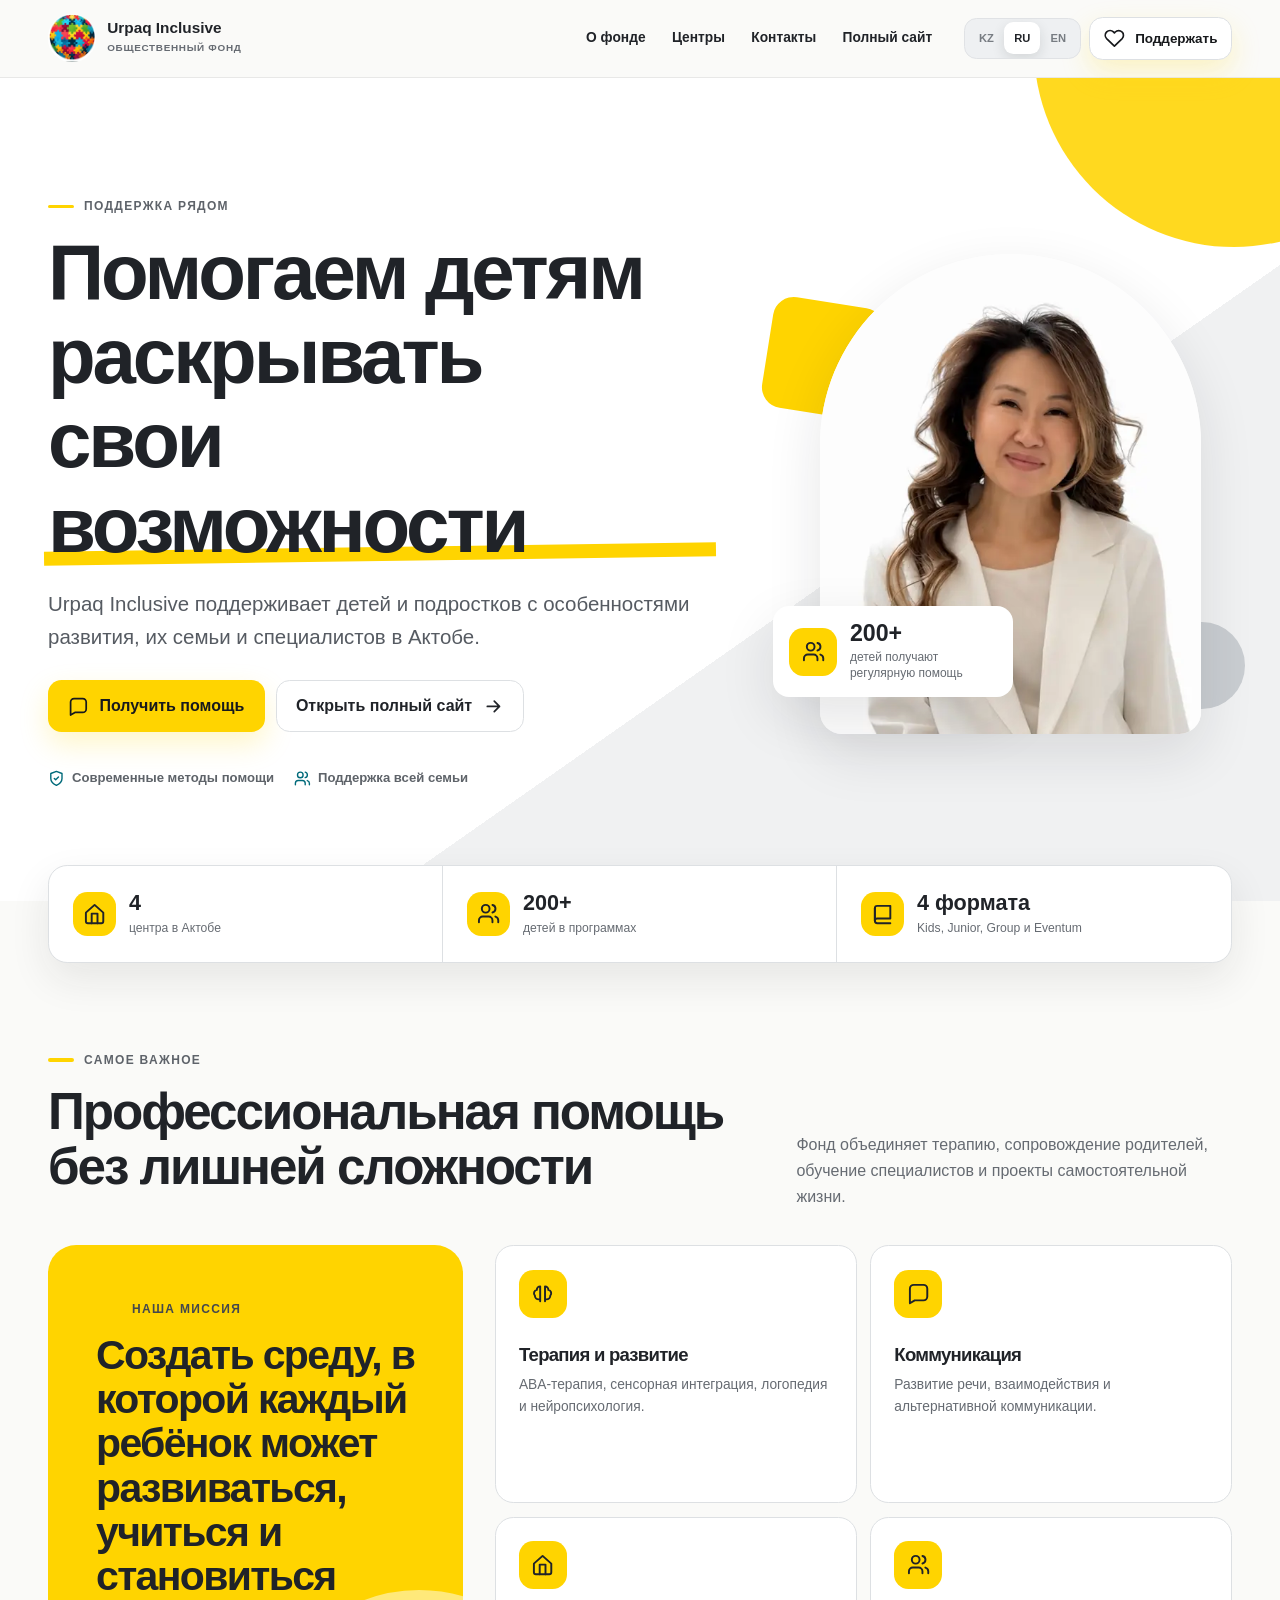
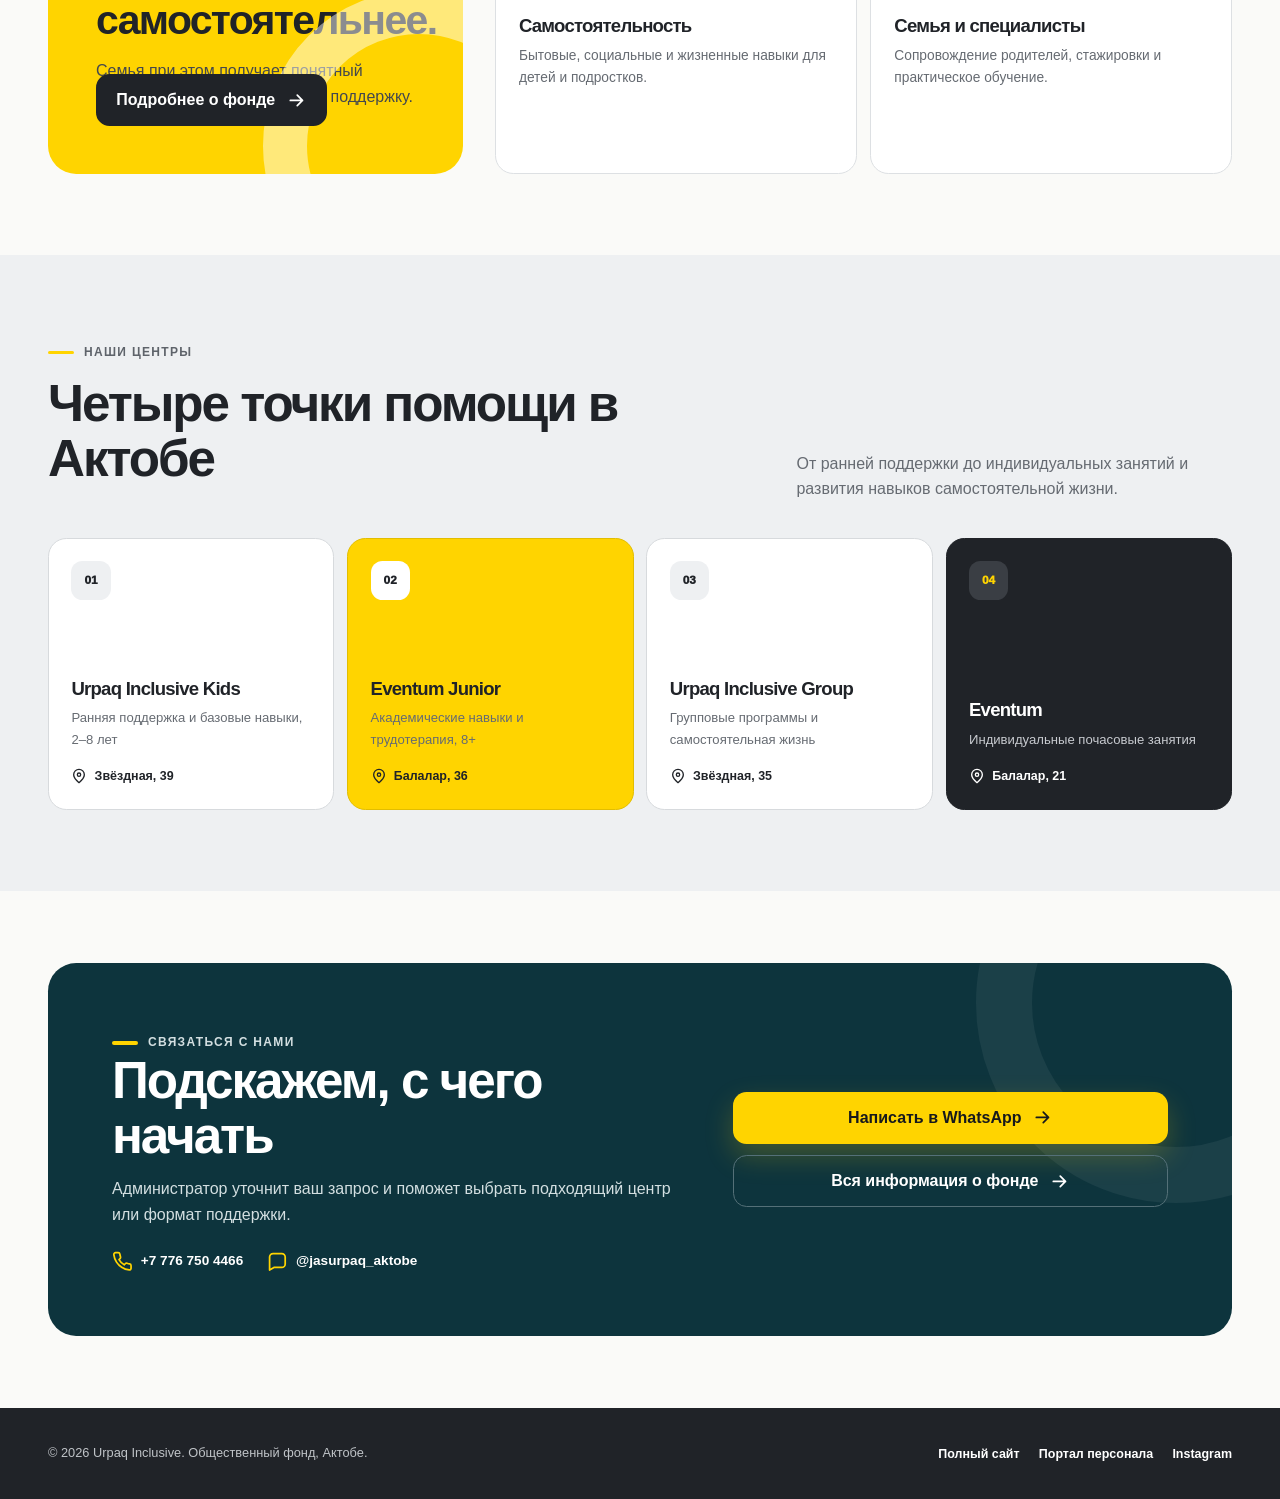
==== commit 48c263bc: "minor changeeeez" ====
--- a/index.html
+++ b/index.html
@@ -4,957 +4,272 @@
   <meta charset="utf-8">
   <meta name="viewport" content="width=device-width, initial-scale=1">
   <meta name="theme-color" content="#FFD400">
-  <meta name="description" content="Urpaq Inclusive — общественный фонд поддержки детей, подростков и семей. Центры помощи, обучение специалистов, волонтёрство и благотворительные проекты в Актобе.">
+  <meta name="description" content="Urpaq Inclusive — общественный фонд поддержки детей и подростков с особенностями развития, их семей и специалистов в Актобе.">
   <meta name="robots" content="index,follow,max-image-preview:large">
   <meta property="og:type" content="website">
-  <meta property="og:title" content="Urpaq Inclusive — помощь, развитие, самостоятельность">
-  <meta property="og:description" content="Поддержка детей и подростков с особенностями развития, их семей и специалистов в Актобе.">
+  <meta property="og:title" content="Urpaq Inclusive — фонд поддержки детей и семей">
+  <meta property="og:description" content="Четыре центра в Актобе, профессиональная помощь, поддержка семей и обучение специалистов.">
   <meta property="og:url" content="https://urpaq-inclusive-foundation.nsrinstitution.chatgpt.site/">
-  <meta name="twitter:card" content="summary">
   <link rel="canonical" href="https://urpaq-inclusive-foundation.nsrinstitution.chatgpt.site/">
-  <title>Urpaq Inclusive — помощь, развитие, самостоятельность</title>
+  <link rel="icon" href="[data-uri]" type="image/webp">
+  <link rel="apple-touch-icon" href="[data-uri]">
+  <title>Urpaq Inclusive — фонд поддержки детей и семей</title>
   <script type="application/ld+json">{"@context":"https://schema.org","@type":"NGO","name":"Urpaq Inclusive","url":"https://urpaq-inclusive-foundation.nsrinstitution.chatgpt.site/","telephone":"+7 776 750 4466","sameAs":["https://www.instagram.com/jasurpaq_aktobe/"],"address":{"@type":"PostalAddress","addressLocality":"Актобе","addressCountry":"KZ"}}</script>
   <style>
-    :root {
+    :root{
       --yellow:#FFD400;
-      --yellow-soft:#FFF4B8;
+      --yellow-soft:#FFF5B8;
       --ink:#202328;
-      --muted:#656970;
-      --gray:#EFF0F2;
-      --gray-2:#D9DCE0;
+      --muted:#666B72;
+      --paper:#FAFAF8;
+      --gray:#EEF0F2;
+      --line:#DDE0E3;
       --white:#FFFFFF;
-      --paper:#FAFAF8;
-      --success:#28795C;
-      --danger:#A23A3A;
-      --shadow:0 18px 55px rgba(30,33,38,.10);
-      --shadow-sm:0 8px 24px rgba(30,33,38,.08);
-      --radius:24px;
-      --radius-sm:14px;
-      --max:1200px;
+      --sea:#006A7A;
+      --deep:#0D343D;
+      --container:min(74rem,calc(100vw - clamp(2rem,7vw,7rem)));
+      --radius:clamp(1.15rem,2.2vw,1.8rem);
+      --shadow:0 1.25rem 3.5rem rgba(27,31,36,.11);
     }
     *{box-sizing:border-box}
-    html{scroll-behavior:smooth;scroll-padding-top:94px}
-    body{margin:0;background:var(--paper);color:var(--ink);font-family:Inter,Manrope,"Segoe UI",Arial,sans-serif;font-size:16px;line-height:1.65;-webkit-font-smoothing:antialiased}
-    body.modal-open{overflow:hidden}
-    img{max-width:100%;display:block}
+    html{scroll-behavior:smooth;scroll-padding-top:5.5rem}
+    body{margin:0;background:var(--paper);color:var(--ink);font:400 1rem/1.62 Inter,Manrope,"Segoe UI",Arial,sans-serif;-webkit-font-smoothing:antialiased}
+    body.menu-open{overflow:hidden}
+    img{display:block;max-width:100%}
     a{color:inherit;text-decoration:none}
-    button,input,select,textarea{font:inherit}
-    button{color:inherit}
-    :focus-visible{outline:3px solid var(--yellow);outline-offset:3px}
-    .skip-link{position:fixed;left:16px;top:-80px;z-index:999;background:var(--ink);color:#fff;padding:10px 16px;border-radius:10px;transition:.2s}
-    .skip-link:focus{top:16px}
-    .container{width:min(calc(100% - 40px),var(--max));margin-inline:auto}
-    .section{padding:86px 0}
-    .section--gray{background:var(--gray)}
-    .section--white{background:var(--white)}
-    .eyebrow{display:inline-flex;align-items:center;gap:9px;margin:0 0 15px;font-size:.78rem;font-weight:800;letter-spacing:.12em;text-transform:uppercase;color:#555960}
-    .eyebrow::before{content:"";width:28px;height:4px;border-radius:9px;background:var(--yellow)}
+    button{font:inherit;color:inherit}
+    :focus-visible{outline:.2rem solid var(--sea);outline-offset:.2rem}
+    .container{width:var(--container);margin-inline:auto}
+    .icon{width:1.3rem;height:1.3rem;display:block;fill:none;stroke:currentColor;stroke-width:2;stroke-linecap:round;stroke-linejoin:round;flex:none}
+    .icon-tile{width:3rem;aspect-ratio:1;display:grid;place-items:center;border-radius:.9rem;background:var(--yellow);line-height:0;flex:none}
+    .icon-tile .icon{width:1.45rem;height:1.45rem}
+    .button{min-height:3.15rem;display:inline-flex;align-items:center;justify-content:center;gap:.65rem;padding:.75rem 1.2rem;border:.0625rem solid transparent;border-radius:.85rem;background:none;font-weight:850;cursor:pointer;transition:transform .22s ease,box-shadow .22s ease,background .22s ease,border-color .22s ease}
+    .button:hover{transform:translateY(-.12rem)}
+    .button--yellow{background:var(--yellow);color:#17191C;box-shadow:0 .75rem 1.8rem rgba(255,212,0,.22)}
+    .button--yellow:hover{background:#F3CB00}
+    .button--dark{background:var(--ink);color:var(--white)}
+    .button--light{background:var(--white);border-color:var(--line)}
+    .button--quiet{min-height:2.65rem;padding:.55rem .85rem;background:var(--white);border-color:var(--line);font-size:.84rem}
+    .eyebrow{display:inline-flex;align-items:center;gap:.6rem;margin:0 0 .85rem;color:#5E636A;font-size:.75rem;font-weight:900;letter-spacing:.11em;text-transform:uppercase}
+    .eyebrow::before{content:"";width:1.65rem;height:.22rem;border-radius:99rem;background:var(--yellow)}
     h1,h2,h3,p{margin-top:0}
-    h1,h2,h3{line-height:1.12;letter-spacing:-.035em}
-    h1{font-size:clamp(2.7rem,5.2vw,4.75rem);max-width:800px;margin-bottom:24px}
-    h2{font-size:clamp(2rem,3.7vw,3.2rem);margin-bottom:18px}
-    h3{font-size:1.3rem;margin-bottom:10px}
-    .lead{font-size:clamp(1.08rem,2vw,1.3rem);color:#4D5157;max-width:760px}
-    .section-head{display:flex;justify-content:space-between;align-items:end;gap:28px;margin-bottom:42px}
-    .section-head>*:first-child{max-width:760px}
-    .section-head p{margin:0;color:var(--muted);max-width:440px}
-    .btn{display:inline-flex;align-items:center;justify-content:center;gap:10px;min-height:50px;padding:12px 20px;border:1px solid transparent;border-radius:13px;font-weight:800;cursor:pointer;transition:transform .2s,box-shadow .2s,background .2s,border-color .2s}
-    .btn:hover{transform:translateY(-2px)}
-    .btn svg{width:20px;height:20px;fill:none;stroke:currentColor;stroke-width:2;stroke-linecap:round;stroke-linejoin:round}
-    .btn--primary{background:var(--yellow);color:#17191c;box-shadow:0 10px 26px rgba(255,212,0,.25)}
-    .btn--primary:hover{background:#F2C900}
-    .btn--dark{background:var(--ink);color:#fff}
-    .btn--light{background:#fff;border-color:var(--gray-2)}
-    .btn--ghost{background:transparent;border-color:#B7BBC0}
-    .btn--small{min-height:42px;padding:8px 14px;font-size:.9rem}
-    .icon{width:22px;height:22px;fill:none;stroke:currentColor;stroke-width:2;stroke-linecap:round;stroke-linejoin:round;flex:none}
-    .icon-box{width:48px;height:48px;display:grid;place-items:center;background:var(--yellow);border-radius:14px;color:#1c1d20}
-    .icon-box .icon{width:24px;height:24px}
-    .topbar{background:var(--ink);color:#fff;font-size:.88rem}
-    .topbar__inner{min-height:34px;display:flex;justify-content:space-between;align-items:center;gap:16px}
-    .topbar__links{display:flex;align-items:center;gap:22px}
-    .topbar a{display:inline-flex;align-items:center;gap:7px;color:#F2F2F2}
-    .topbar .icon{width:16px;height:16px;color:var(--yellow)}
-    .site-header{position:sticky;top:0;z-index:100;background:rgba(250,250,248,.94);backdrop-filter:blur(15px);border-bottom:1px solid rgba(32,35,40,.08)}
-    .nav{min-height:78px;display:flex;align-items:center;gap:26px}
-    .brand{display:flex;align-items:center;gap:11px;min-width:max-content}
-    .brand__mark{width:52px;height:52px;object-fit:contain;border-radius:50%;background:#fff}
-    .brand__name{display:block;font-size:1.02rem;font-weight:900;letter-spacing:.015em;line-height:1.05}
-    .brand__sub{display:block;color:var(--muted);font-size:.68rem;font-weight:700;letter-spacing:.07em;text-transform:uppercase;margin-top:4px}
-    .nav__links{display:flex;align-items:center;gap:24px;margin-left:auto;font-size:.9rem;font-weight:700}
-    .nav__links a{padding:8px 0;border-bottom:2px solid transparent}
-    .nav__links a:hover{border-color:var(--yellow)}
-    .nav__actions{display:flex;align-items:center;gap:10px}
-    .lang{display:flex;padding:3px;background:var(--gray);border-radius:11px}
-    .lang button{border:0;background:transparent;padding:7px 9px;border-radius:8px;font-size:.75rem;font-weight:800;cursor:pointer}
-    .lang button.active{background:#fff;box-shadow:var(--shadow-sm)}
-    .menu-toggle{display:none;width:45px;height:45px;border:1px solid var(--gray-2);border-radius:12px;background:#fff;place-items:center;cursor:pointer}
-    .hero{position:relative;overflow:hidden;padding:70px 0 48px;background:linear-gradient(145deg,#fff 0%,#fff 60%,#F0F1F2 60%,#F0F1F2 100%)}
-    .hero::before{content:"";position:absolute;width:380px;height:380px;border-radius:50%;background:var(--yellow);right:-190px;top:-200px;opacity:.82}
-    .hero__grid{display:grid;grid-template-columns:minmax(0,1.05fr) minmax(350px,.7fr);align-items:center;gap:58px}
-    .hero__copy{position:relative;z-index:2}
-    .hero__copy h1 span{position:relative;display:inline-block;z-index:0}
-    .hero__copy h1 span::after{content:"";position:absolute;left:-5px;right:-5px;height:18px;bottom:4px;background:var(--yellow);z-index:-1;transform:rotate(-1deg)}
-    .hero__copy .lead{max-width:670px;margin-bottom:30px}
-    .hero__buttons{display:flex;flex-wrap:wrap;gap:12px}
-    .hero__portrait{position:relative;min-height:500px}
-    .hero__photo{position:absolute;inset:20px 8% 0 8%;width:84%;height:480px;object-fit:cover;object-position:center 22%;border-radius:220px 220px 28px 28px;background:#fff;box-shadow:var(--shadow)}
-    .hero__shape{position:absolute;border-radius:22px;background:var(--yellow)}
-    .hero__shape--one{width:118px;height:118px;left:-8px;top:54px;transform:rotate(10deg)}
-    .hero__shape--two{width:90px;height:90px;right:-5px;bottom:12px;background:#C8CBCF;border-radius:50%}
-    .hero__badge{position:absolute;left:0;bottom:28px;display:flex;align-items:center;gap:14px;padding:16px 19px;background:#fff;border-radius:16px;box-shadow:var(--shadow);max-width:245px}
-    .hero__badge strong{display:block;font-size:1.55rem;line-height:1}
-    .hero__badge span{display:block;color:var(--muted);font-size:.83rem;margin-top:5px;line-height:1.3}
-    .hero__badge .icon-box{width:44px;height:44px}
-    .impact-strip{position:relative;z-index:3;margin-top:42px;display:grid;grid-template-columns:repeat(4,1fr);background:#fff;border:1px solid #E2E3E4;border-radius:20px;box-shadow:var(--shadow-sm)}
-    .impact-item{padding:25px 28px;display:flex;gap:14px;align-items:center;border-right:1px solid #E4E5E6}
-    .impact-item:last-child{border-right:0}
-    .impact-item strong{display:block;font-size:1.5rem;line-height:1.05}
-    .impact-item span{display:block;color:var(--muted);font-size:.82rem;margin-top:5px;line-height:1.3}
-    .routes{display:grid;grid-template-columns:repeat(3,1fr);gap:18px}
-    .route-card{position:relative;min-height:215px;padding:28px;border-radius:var(--radius);overflow:hidden;background:#fff;border:1px solid #E0E2E4;transition:.25s}
-    .route-card:hover{transform:translateY(-4px);box-shadow:var(--shadow-sm)}
-    .route-card:nth-child(2){background:var(--yellow);border-color:var(--yellow)}
-    .route-card:nth-child(3){background:var(--ink);color:#fff;border-color:var(--ink)}
-    .route-card p{color:var(--muted);max-width:300px}
-    .route-card:nth-child(2) p{color:#46484C}
-    .route-card:nth-child(3) p{color:#C9CCD0}
-    .route-card__link{display:inline-flex;gap:8px;align-items:center;font-weight:800;margin-top:10px}
-    .route-card__link .icon{width:18px;height:18px}
-    .support-path{display:grid;grid-template-columns:repeat(4,1fr);gap:14px;counter-reset:path}
-    .path-wrap{margin-top:30px;padding:32px;background:#fff;border:1px solid #DFE1E3;border-radius:24px}.path-wrap__head{display:grid;grid-template-columns:1fr .8fr;gap:30px;align-items:end;margin-bottom:24px}.path-wrap__head h3{font-size:clamp(1.5rem,2.4vw,2rem);margin:0}.path-wrap__head p{color:var(--muted);margin:0}
-    .path-step{position:relative;min-height:190px;padding:22px;background:#FAFAF8;border:1px solid #E6E7E8;border-radius:17px;overflow:hidden}
-    .path-step::after{counter-increment:path;content:"0" counter(path);position:absolute;right:17px;bottom:-18px;color:#F0F1F2;font-size:5.6rem;font-weight:950;line-height:1;letter-spacing:-.08em}
-    .path-step .icon-box{width:42px;height:42px;margin-bottom:27px}.path-step h3,.path-step p{position:relative;z-index:1}.path-step h3{font-size:1.05rem}.path-step p{margin:0;color:var(--muted);font-size:.84rem}
-    .about-grid{display:grid;grid-template-columns:.9fr 1.1fr;gap:60px;align-items:start}
-    .about-note{position:sticky;top:120px;background:var(--yellow);padding:38px;border-radius:var(--radius)}
-    .about-note blockquote{margin:0;font-size:clamp(1.45rem,3vw,2.25rem);font-weight:800;line-height:1.18;letter-spacing:-.035em}
-    .about-note cite{display:block;margin-top:26px;font-style:normal;font-size:.88rem;font-weight:750}
-    .about-copy>p:not(.eyebrow){color:var(--muted)}
-    .about-more{margin-top:30px;border:1px solid #D8DADD;border-radius:18px;background:#fff;overflow:hidden}
-    .about-more summary{list-style:none;display:flex;align-items:center;justify-content:space-between;gap:18px;padding:19px 21px;font-weight:850;cursor:pointer}.about-more summary::-webkit-details-marker{display:none}.about-more summary .icon{width:19px;height:19px;transition:transform .2s}.about-more[open] summary .icon{transform:rotate(45deg)}
-    .about-more__content{padding:0 21px 24px;border-top:1px solid #E4E5E6}.history-callout{padding:22px 0}.history-callout p,.vision-note p{color:var(--muted);margin:0}.about-columns{display:grid;grid-template-columns:1fr 1fr;gap:28px;padding:22px 0;border-top:1px solid #E4E5E6;border-bottom:1px solid #E4E5E6}.about-columns .check-list{font-size:.86rem}.vision-note{padding-top:22px}
-    .content-block{padding-bottom:35px;margin-bottom:35px;border-bottom:1px solid #DADCDF}
-    .content-block:last-child{border-bottom:0;margin-bottom:0;padding-bottom:0}
-    .content-block p{color:var(--muted)}
-    .check-list{list-style:none;margin:22px 0 0;padding:0;display:grid;gap:13px}
-    .check-list li{display:flex;align-items:flex-start;gap:12px;font-weight:650}
-    .check-list .icon{width:21px;height:21px;margin-top:2px;background:var(--yellow);border-radius:50%;padding:4px;stroke-width:3}
-    .cards{display:grid;grid-template-columns:repeat(3,1fr);gap:18px}
-    .service-card{background:#fff;border:1px solid #DFE1E3;border-radius:20px;padding:28px;min-height:250px}
-    .service-card .icon-box{margin-bottom:38px}
-    .service-card p{color:var(--muted);font-size:.94rem;margin-bottom:0}
-    .project-grid{display:grid;grid-template-columns:repeat(2,1fr);gap:16px}
-    .project-card{position:relative;min-height:305px;padding:28px;border:1px solid #DDDFE2;border-radius:22px;background:#fff;overflow:hidden;display:flex;flex-direction:column;align-items:flex-start}
-    .project-card:nth-child(1){background:var(--ink);color:#fff;border-color:var(--ink)}
-    .project-card:nth-child(2){background:var(--yellow);border-color:var(--yellow)}
-    .project-card::after{content:"";position:absolute;width:160px;height:160px;border:34px solid rgba(175,178,183,.16);border-radius:50%;right:-47px;top:-54px}
-    .project-card:nth-child(1)::after{border-color:rgba(255,255,255,.12)}.project-card:nth-child(2)::after{border-color:rgba(255,255,255,.5)}
-    .project-card>*{position:relative;z-index:1}.project-card .icon-box{margin-bottom:26px}.project-card h3{font-size:1.45rem;max-width:440px}.project-card p{color:var(--muted);max-width:520px}.project-card:nth-child(1) p{color:#CDD0D4}
-    .project-card__footer{display:flex;align-items:center;justify-content:space-between;gap:15px;width:100%;margin-top:auto;padding-top:18px}.project-status{display:inline-flex;align-items:center;gap:7px;font-size:.72rem;font-weight:850;text-transform:uppercase;letter-spacing:.06em}.project-status::before{content:"";width:8px;height:8px;border-radius:50%;background:var(--yellow)}.project-card:nth-child(2) .project-status::before{background:var(--ink)}
-    .project-standards{display:grid;grid-template-columns:.72fr 1.28fr;gap:26px;align-items:center;margin-top:18px;padding:27px 30px;background:#F1F2F3;border-radius:20px;border:1px solid #E0E2E4}.project-standards h3{margin:0}.standard-list{display:grid;grid-template-columns:repeat(4,1fr);gap:9px}.standard{padding:13px;background:#fff;border-radius:12px;font-size:.75rem;font-weight:800;text-align:center}
-    .centers-layout{display:grid;grid-template-columns:.82fr 1.18fr;gap:24px;align-items:stretch}
-    .center-list{display:grid;gap:13px}
-    .center-card{display:grid;grid-template-columns:52px 1fr auto;gap:16px;align-items:center;padding:18px;background:#fff;border:1px solid #DFE1E3;border-radius:17px;cursor:pointer;transition:.2s;text-align:left}
-    .center-card:hover,.center-card.active{border-color:#D1AE00;box-shadow:0 0 0 3px rgba(255,212,0,.17)}
-    .center-card__number{display:grid;place-items:center;width:45px;height:45px;border-radius:13px;background:var(--yellow);font-weight:900}
-    .center-card strong{display:block}
-    .center-card small{display:block;color:var(--muted);margin-top:3px;line-height:1.35}
-    .center-card .icon{width:18px;height:18px}
-    .map-wrap{min-height:520px;border-radius:var(--radius);overflow:hidden;background:#D9DCE0;position:relative;border:1px solid #CED1D4}
-    .map-wrap iframe{width:100%;height:100%;min-height:520px;border:0}
-    .map-fallback{position:absolute;right:18px;bottom:18px;background:#fff;padding:13px 16px;border-radius:13px;box-shadow:var(--shadow-sm);font-size:.88rem;font-weight:800}
-    .team-grid{display:grid;grid-template-columns:repeat(4,1fr);gap:16px}.person:nth-last-child(2):nth-child(4n+1){grid-column:2}
-    .person{background:#fff;border:1px solid #E0E1E3;border-radius:18px;overflow:hidden;transition:.25s}
-    .person:hover{transform:translateY(-4px);box-shadow:var(--shadow-sm)}
-    .person__photo{height:310px;width:100%;object-fit:cover;object-position:center 20%;background:#E4E5E6;filter:saturate(.9)}
-    .person__body{padding:18px}
-    .person__body h3{font-size:1.02rem;letter-spacing:-.02em;margin-bottom:8px}
-    .person__role{color:#5E6268;font-size:.82rem;line-height:1.45;min-height:58px;margin-bottom:14px}
-    .person__more{display:flex;align-items:center;gap:7px;font-size:.78rem;font-weight:800;background:none;border:0;padding:0;cursor:pointer}
-    .person__more .icon{width:16px;height:16px}
-    .team-note{margin-top:24px;padding:18px 21px;background:#FFF7D3;border-radius:14px;color:#55585E;font-size:.9rem}
-    .training-layout{display:grid;grid-template-columns:1fr .95fr;gap:32px}
-    .training-copy{background:var(--ink);color:#fff;padding:42px;border-radius:var(--radius)}
-    .training-copy p{color:#CACDD1}
-    .training-copy .check-list li{color:#fff}
-    .intake-card{background:#fff;padding:30px;border:1px solid #DBDDE0;border-radius:var(--radius)}.intake-card>p:not(.eyebrow){color:var(--muted)}
-    .schedule-list{display:grid;gap:10px;margin:25px 0}.schedule-row{display:grid;grid-template-columns:44px 1fr;gap:13px;align-items:center;padding:13px 14px;background:var(--gray);border-radius:13px}.schedule-row .icon-box{width:42px;height:42px;border-radius:11px}.schedule-row .icon{width:20px;height:20px}.schedule-row strong,.schedule-row small{display:block}.schedule-row small{color:var(--muted);margin-top:2px}.schedule-link{width:100%;display:flex;align-items:center;justify-content:space-between;gap:12px;padding:14px 0 0;border:0;border-top:1px solid #E0E2E4;background:none;font-weight:850;cursor:pointer}.schedule-link .icon{width:18px;height:18px}
-    .calendar{background:#fff;padding:26px;border:1px solid #DBDDE0;border-radius:var(--radius)}
-    .calendar__head{display:flex;justify-content:space-between;align-items:center;margin-bottom:18px}
-    .calendar__controls{display:flex;gap:8px}
-    .calendar__controls button{display:grid;place-items:center;width:38px;height:38px;border:1px solid #D8DADF;background:#fff;border-radius:10px;cursor:pointer}
-    .calendar__controls .icon{width:17px;height:17px}
-    .calendar__week,.calendar__days{display:grid;grid-template-columns:repeat(7,1fr);gap:6px}
-    .calendar__week span{text-align:center;color:var(--muted);font-size:.72rem;font-weight:800;padding:5px}
-    .calendar__day{min-height:49px;border-radius:10px;border:1px solid #ECEDEE;display:grid;place-items:center;font-size:.84rem;background:#fff}
-    .calendar__day.muted{color:#B9BCC0;background:#FAFAFA}
-    .calendar__day.today{border-color:#A88900;box-shadow:inset 0 0 0 2px var(--yellow);font-weight:900}
-    .calendar__day.open{background:var(--yellow);border-color:var(--yellow);font-weight:900}
-    .calendar__status{display:flex;align-items:flex-start;gap:12px;margin-top:20px;padding:15px;background:var(--gray);border-radius:13px;font-size:.86rem;color:#55595F}
-    .calendar__status .icon{color:#806A00}
-    .volunteer-grid{display:grid;grid-template-columns:.95fr 1.05fr;gap:22px}
-    .volunteer-banner{background:var(--yellow);padding:42px;border-radius:var(--radius);position:relative;overflow:hidden}
-    .volunteer-banner::after{content:"";position:absolute;width:190px;height:190px;border:42px solid rgba(255,255,255,.55);border-radius:50%;right:-55px;bottom:-75px}
-    .volunteer-banner>*{position:relative;z-index:1}
-    .opportunity-list{display:grid;grid-template-columns:repeat(2,1fr);gap:14px}
-    .opportunity{background:#fff;border:1px solid #DFE1E3;padding:22px;border-radius:17px}
-    .opportunity .icon-box{margin-bottom:19px}
-    .opportunity p{font-size:.88rem;color:var(--muted);margin-bottom:0}
-    .blog-grid{display:grid;grid-template-columns:repeat(3,1fr);gap:18px}
-    .article{background:#fff;border:1px solid #DFE1E3;border-radius:20px;overflow:hidden;display:flex;flex-direction:column}
-    .article__visual{height:160px;background:linear-gradient(135deg,var(--yellow),#FFE773);display:flex;align-items:end;padding:22px;overflow:hidden;position:relative}
-    .article:nth-child(2) .article__visual{background:linear-gradient(135deg,#D7D9DC,#F4F4F4)}
-    .article:nth-child(3) .article__visual{background:linear-gradient(135deg,#26292D,#565B62);color:#fff}
-    .article__visual::after{content:"";position:absolute;width:120px;height:120px;border:28px solid rgba(255,255,255,.45);border-radius:50%;right:-22px;top:-24px}
-    .article__visual .icon{width:48px;height:48px;stroke-width:1.4;position:relative;z-index:1}
-    .article__body{padding:24px;display:flex;flex-direction:column;flex:1}
-    .article__tag{font-size:.72rem;font-weight:850;text-transform:uppercase;letter-spacing:.08em;color:#71757B}
-    .article h3{margin-top:9px}
-    .article p{color:var(--muted);font-size:.9rem;flex:1}
-    .article a,.article button{display:inline-flex;align-items:center;gap:8px;font-weight:800;font-size:.86rem}.article button{border:0;background:none;padding:0;cursor:pointer;text-align:left}
-    .article a .icon,.article button .icon{width:17px;height:17px}
-    .gallery-layout{display:grid;grid-template-columns:1.05fr .95fr;gap:18px}
-    .gallery-feature{min-height:430px;background:var(--ink);color:#fff;border-radius:var(--radius);padding:38px;display:flex;flex-direction:column;justify-content:flex-end;position:relative;overflow:hidden}
-    .gallery-feature::before,.gallery-feature::after{content:"";position:absolute;border-radius:50%}
-    .gallery-feature::before{width:310px;height:310px;background:var(--yellow);right:-60px;top:-80px}
-    .gallery-feature::after{width:180px;height:180px;border:35px solid rgba(255,255,255,.16);left:-45px;top:70px}
-    .gallery-feature>*{position:relative;z-index:1}
-    .gallery-feature p{color:#D0D2D5;max-width:570px}
-    .news-list{display:grid;gap:14px}
-    .news-list--grid{grid-template-columns:repeat(3,1fr);gap:14px}
-    .news-item{background:#fff;border:1px solid #DFE1E3;border-radius:17px;padding:23px;display:grid;grid-template-columns:auto 1fr;gap:17px;align-items:start}
-    .news-item time{display:grid;place-items:center;width:54px;height:54px;background:var(--gray);border-radius:13px;font-size:.72rem;font-weight:850;text-align:center;line-height:1.2}
-    .news-item p{color:var(--muted);font-size:.87rem;margin-bottom:0}
-    .news-item__link{display:inline-flex;align-items:center;gap:6px;margin-top:10px;font-size:.76rem;font-weight:850}.news-item__link .icon{width:15px;height:15px}
-    .reports-grid{display:grid;grid-template-columns:1fr 1fr;gap:18px}
-    .report-panel{background:#fff;border:1px solid #DFE1E3;border-radius:var(--radius);padding:30px}
-    .report-list{display:grid;gap:12px;margin-top:24px}
-    .report-row{display:grid;grid-template-columns:45px 1fr auto;gap:13px;align-items:center;padding:14px;background:var(--gray);border-radius:13px}
-    .report-row .icon-box{width:42px;height:42px;border-radius:11px}
-    .report-row .icon{width:20px;height:20px}
-    .report-row small{display:block;color:var(--muted);margin-top:2px}
-    .report-row button{border:0;background:none;color:#8A8E94;font-weight:800;font-size:.78rem}
-    .donor-empty{padding:30px;border:1px dashed #BFC2C6;border-radius:16px;text-align:center;margin-top:24px;color:var(--muted)}
-    .donor-empty .icon-box{margin:0 auto 14px}
-    .transparency-layout{display:grid;grid-template-columns:.78fr 1.22fr;gap:46px;align-items:start}.transparency-copy{position:sticky;top:115px}.transparency-copy .lead{font-size:1.08rem}.transparency-principles{display:grid;gap:12px;margin-top:25px}.transparency-principles>span{display:flex;align-items:center;gap:10px;font-weight:750;font-size:.9rem}.transparency-principles .icon{width:19px;height:19px;color:#806A00}.transparency-stack{display:grid;gap:14px}.report-panel__head{display:grid;grid-template-columns:48px 1fr;gap:16px;align-items:start}.report-panel__head h3{margin:2px 0 6px}.report-panel__head p{margin:0;color:var(--muted);font-size:.9rem}.status-pill{padding:7px 10px;border-radius:999px;background:#fff;color:#777B81;font-weight:800;font-size:.72rem}.donor-policy{display:grid;grid-template-columns:48px 1fr;gap:16px;padding:22px 25px;background:var(--yellow);border-radius:18px}.donor-policy h3{margin:1px 0 5px}.donor-policy p{margin:0;color:#4E5054;font-size:.9rem}
-    .trust-band{background:var(--ink);color:#fff;padding:58px 0}
-    .trust-grid{display:grid;grid-template-columns:1.05fr repeat(5,1fr);gap:0;align-items:stretch}
-    .trust-intro{padding:18px 32px 18px 0}.trust-intro h2{font-size:2rem;margin:0}.trust-intro p{color:#C3C6CA;margin:12px 0 0;font-size:.86rem}
-    .trust-item{padding:18px 22px;border-left:1px solid #454950}.trust-item .icon{color:var(--yellow);width:27px;height:27px;margin-bottom:26px}.trust-item strong{display:block;font-size:.88rem}.trust-item span{display:block;color:#BFC2C7;font-size:.75rem;margin-top:6px;line-height:1.4}
-    .donation{background:var(--yellow);border-radius:32px;padding:50px;display:grid;grid-template-columns:.78fr 1.22fr;gap:46px;align-items:start}
-    .donation__copy h2{font-size:clamp(2.2rem,4vw,4rem)}
-    .needs{display:grid;gap:10px;margin-top:25px}
-    .need{display:flex;gap:12px;align-items:center;background:rgba(255,255,255,.56);border-radius:13px;padding:13px 15px;font-weight:750;font-size:.9rem}
-    .need .icon{width:19px;height:19px}
-    .donation-form{background:#fff;padding:28px;border-radius:22px;box-shadow:var(--shadow-sm)}
-    .donation-form label,.field label{display:block;font-size:.79rem;font-weight:850;margin-bottom:8px}
-    .amounts{display:grid;grid-template-columns:repeat(5,1fr);gap:8px;margin-bottom:20px}
-    .amount{border:1px solid #D7D9DD;background:#fff;border-radius:11px;min-height:48px;font-weight:900;cursor:pointer}
-    .amount.active{background:var(--ink);border-color:var(--ink);color:#fff}
-    .custom-amount{display:none;margin-bottom:18px}
-    .custom-amount.visible{display:block}
-    .input{width:100%;border:1px solid #D3D6DA;border-radius:11px;min-height:48px;padding:11px 13px;background:#fff;color:var(--ink)}
-    textarea.input{min-height:100px;resize:vertical}
-    .form-row{display:grid;grid-template-columns:1fr 1fr;gap:13px;margin-bottom:16px}
-    .field{margin-bottom:16px}
-    .choice-row{display:flex;gap:8px;margin-bottom:18px}
-    .choice{flex:1;position:relative}
-    .choice input{position:absolute;opacity:0;pointer-events:none}
-    .choice span{display:flex;justify-content:center;align-items:center;min-height:45px;border:1px solid #D7D9DC;border-radius:11px;font-size:.82rem;font-weight:800;cursor:pointer}
-    .choice input:checked+span{background:#FFF6C5;border-color:#C9A700}
-    .consent{display:flex;align-items:flex-start;gap:9px;color:#6A6E74;font-size:.76rem;line-height:1.4;margin:15px 0}
-    .consent input{margin-top:3px;accent-color:#222}
-    .secure-note{display:flex;gap:8px;align-items:flex-start;color:#6A6E74;font-size:.75rem;margin-top:12px}
-    .secure-note .icon{width:16px;height:16px;color:var(--success)}
-    .join-panel{display:grid;grid-template-columns:.78fr 1.22fr;gap:40px;background:#F5F5F2;border:1px solid #DDDFE1;border-radius:28px;padding:42px}
-    .join-panel__copy p{color:var(--muted)}.join-options{display:grid;grid-template-columns:repeat(2,1fr);gap:9px;margin-top:24px}.join-option{border:1px solid #D5D7DA;background:#fff;border-radius:12px;padding:13px;text-align:left;font-weight:800;cursor:pointer}.join-option.active{background:var(--yellow);border-color:#CDAA00}.join-option .icon{width:18px;height:18px;margin-right:6px;vertical-align:-4px}
-    .join-form{padding:25px;background:#fff;border:1px solid #E0E2E4;border-radius:19px}.join-form .btn{width:100%}
-    .faq{max-width:920px;margin:0 auto}
-    .faq-item{border-bottom:1px solid #D8DADD}
-    .faq-question{width:100%;display:flex;justify-content:space-between;align-items:center;gap:20px;padding:23px 0;background:none;border:0;text-align:left;font-weight:850;cursor:pointer}
-    .faq-question .icon{transition:transform .2s}
-    .faq-item.open .faq-question .icon{transform:rotate(45deg)}
-    .faq-answer{display:grid;grid-template-rows:0fr;transition:grid-template-rows .28s}
-    .faq-answer>div{overflow:hidden}
-    .faq-answer p{color:var(--muted);padding:0 44px 22px 0;margin:0}
-    .faq-item.open .faq-answer{grid-template-rows:1fr}
-    .faq-more{display:flex;align-items:center;justify-content:center;gap:9px;margin:26px auto 0;padding:11px 17px;border:1px solid #CFD2D5;background:#fff;border-radius:12px;font-weight:800;cursor:pointer}.faq-more .icon{width:17px;height:17px;transition:transform .2s}.faq-more.expanded .icon{transform:rotate(180deg)}
-    .contact-layout{display:grid;grid-template-columns:.78fr 1.22fr;gap:22px}
-    .contact-card{background:var(--ink);color:#fff;padding:38px;border-radius:var(--radius)}
-    .contact-list{display:grid;gap:16px;margin:28px 0}
-    .contact-line{display:flex;gap:14px;align-items:flex-start}
-    .contact-line .icon-box{width:42px;height:42px}
-    .contact-line a,.contact-line span{display:block}
-    .contact-line small{display:block;color:#BFC2C7;margin-bottom:2px}
-    .contact-form{background:#fff;border:1px solid #DFE1E3;padding:34px;border-radius:var(--radius)}
-    .contact-form .btn{width:100%}
-    .social-head{display:flex;align-items:end;justify-content:space-between;gap:20px;margin-top:58px;padding-top:42px;border-top:1px solid #DEE0E2}.social-head h3{font-size:clamp(1.6rem,3vw,2.4rem);margin:0}.social-note{margin:18px 0 0;color:var(--muted);font-size:.83rem}
-    .instagram-grid{display:grid;grid-template-columns:repeat(4,1fr);gap:12px;margin-top:30px}
-    .instagram-grid.embeds{grid-template-columns:repeat(2,minmax(0,1fr));align-items:start}
-    .instagram-grid.embeds .instagram-media{width:100%!important;min-width:0!important;max-width:none!important;margin:0!important;border-radius:18px!important}
-    .insta-embed-fallback{min-height:190px;background:#fff;border:1px solid #DADCE0;border-radius:18px;padding:22px;display:flex;flex-direction:column;justify-content:space-between}
-    .insta-embed-fallback .icon{width:30px;height:30px}.insta-embed-fallback p{margin:22px 0 0;font-weight:800}
-    .insta-card{position:relative;aspect-ratio:1;background:#fff;border-radius:18px;overflow:hidden;border:1px solid #DADCE0;display:flex;flex-direction:column;justify-content:space-between;padding:20px}
-    .insta-card:nth-child(2){background:var(--yellow)}
-    .insta-card:nth-child(3){background:#fff}
-    .insta-card:nth-child(4){background:var(--ink);color:#fff}
-    .insta-card::after{content:"";width:105px;height:105px;border:24px solid rgba(160,164,169,.16);border-radius:50%;position:absolute;right:-25px;bottom:-26px}
-    .insta-card .icon{width:30px;height:30px;position:relative;z-index:1}
-    .insta-card p{margin:0;max-width:210px;font-weight:800;line-height:1.3;position:relative;z-index:1}
-    .insta-card img{position:absolute;inset:0;width:100%;height:100%;object-fit:cover}
-    .insta-card__overlay{position:absolute;inset:0;background:linear-gradient(transparent,rgba(0,0,0,.72));display:flex;align-items:flex-end;padding:18px;color:#fff;font-weight:750}
-    .instagram-note{display:flex;justify-content:space-between;gap:20px;align-items:center;margin-top:18px;padding:17px 20px;background:#fff;border-radius:15px;font-size:.87rem;color:var(--muted)}
-    .site-footer{margin-top:0;background:var(--ink);color:#fff;padding:55px 0 24px}
-    .footer-grid{display:grid;grid-template-columns:1.1fr .7fr .8fr 1fr;gap:38px;padding-bottom:38px}
-    .footer-brand .brand__sub{color:#BFC2C6}
-    .footer-brand p{color:#BFC2C6;max-width:330px;margin-top:19px;font-size:.9rem}
-    .footer-col h3{font-size:.83rem;letter-spacing:.08em;text-transform:uppercase;margin-bottom:17px}
-    .footer-col a{display:block;color:#C5C8CC;margin:8px 0;font-size:.88rem}
-    .footer-col a:hover{color:var(--yellow)}
-    .footer-bottom{display:flex;justify-content:space-between;gap:20px;padding-top:22px;border-top:1px solid #41444A;color:#AEB1B6;font-size:.78rem}
-    .footer-legal{display:flex;gap:14px;flex-wrap:wrap}.footer-legal button{border:0;background:none;color:#AEB1B6;padding:0;text-decoration:underline;text-underline-offset:3px;cursor:pointer}.footer-legal button:hover{color:#fff}
-    .modal{position:fixed;inset:0;z-index:500;display:none;align-items:center;justify-content:center;padding:20px;background:rgba(18,20,23,.72);backdrop-filter:blur(8px)}
-    .modal.open{display:flex}
-    .modal__dialog{width:min(100%,720px);max-height:min(90vh,820px);overflow:auto;background:#fff;border-radius:24px;box-shadow:var(--shadow);padding:30px;position:relative}
-    .modal__close{position:absolute;right:20px;top:20px;width:40px;height:40px;display:grid;place-items:center;border:1px solid #D8DADD;background:#fff;border-radius:11px;cursor:pointer}
-    .modal__close .icon{width:18px;height:18px}
-    .profile{display:grid;grid-template-columns:210px 1fr;gap:28px}
-    .profile img{width:210px;height:285px;object-fit:cover;object-position:center 20%;border-radius:17px;background:var(--gray)}
-    .profile__meta{display:grid;gap:12px;margin-top:20px}
-    .profile__row{padding:13px 15px;background:var(--gray);border-radius:12px}
-    .profile__row small{display:block;color:var(--muted);font-weight:750;margin-bottom:3px}
-    .guide-list{list-style:none;counter-reset:guide;margin:26px 0 18px;padding:0;display:grid;gap:11px}.guide-list li{counter-increment:guide;display:grid;grid-template-columns:38px 1fr;gap:13px;align-items:start;padding:15px;background:var(--gray);border-radius:13px}.guide-list li::before{content:counter(guide);display:grid;place-items:center;width:34px;height:34px;border-radius:10px;background:var(--yellow);font-weight:900}.guide-note{margin:0;color:var(--muted);font-size:.82rem}
-    .toast{position:fixed;left:50%;bottom:25px;z-index:800;transform:translate(-50%,130px);background:var(--ink);color:#fff;border-radius:13px;padding:13px 18px;box-shadow:var(--shadow);transition:.3s;max-width:min(90vw,560px);text-align:center;font-size:.88rem}
-    .toast.show{transform:translate(-50%,0)}
-    @media(max-width:1080px){
-      .nav__links{display:none;position:absolute;top:78px;left:20px;right:20px;flex-direction:column;align-items:stretch;background:#fff;padding:18px;border-radius:17px;box-shadow:var(--shadow);gap:4px}
-      .nav__links.open{display:flex}.nav__links a{padding:10px}.menu-toggle{display:grid}.nav__actions .btn{display:none}
-      .hero__grid{grid-template-columns:1fr .75fr;gap:35px}.team-grid{grid-template-columns:repeat(4,1fr)}.trust-grid{grid-template-columns:repeat(3,1fr)}.trust-intro{grid-column:1/-1;padding:0 0 25px}.trust-item:nth-child(2){border-left:0}
-      .impact-strip{grid-template-columns:repeat(2,1fr)}.impact-item:nth-child(2){border-right:0}.impact-item:nth-child(-n+2){border-bottom:1px solid #E4E5E6}
-    }
-    @media(max-width:840px){
-      .section{padding:70px 0}.section-head{display:block}.section-head p{margin-top:13px}
-      .hero{padding-top:55px}.hero__grid{grid-template-columns:1fr}.hero__portrait{min-height:455px}.hero__photo{height:430px;inset:15px 14% 0 14%;width:72%}.hero__badge{left:5%}
-      .routes,.cards,.blog-grid,.support-path{grid-template-columns:repeat(2,1fr)}.route-card:last-child,.service-card:last-child,.article:last-child{grid-column:1/-1}
-      .about-grid,.centers-layout,.training-layout,.volunteer-grid,.gallery-layout,.donation,.contact-layout,.join-panel,.project-standards,.transparency-layout{grid-template-columns:1fr}.about-note,.transparency-copy{position:static}.about-columns,.path-wrap__head{grid-template-columns:1fr}.standard-list{grid-template-columns:repeat(2,1fr)}
-      .team-grid{grid-template-columns:repeat(3,1fr)}.person:nth-last-child(2):nth-child(4n+1){grid-column:auto}.person:last-child:nth-child(3n+1){grid-column:2}.map-wrap,.map-wrap iframe{min-height:430px}.donation{padding:35px}.footer-grid{grid-template-columns:repeat(2,1fr)}.news-list--grid{grid-template-columns:1fr}
-    }
-    @media(max-width:600px){
-      .container{width:min(calc(100% - 28px),var(--max))}.topbar__inner{justify-content:center}.topbar__links a:not(:first-child){display:none}.topbar__inner>span{display:none}
-      .nav{min-height:72px;gap:12px}.nav__links{top:74px}.brand__mark{width:44px;height:44px}.brand__name{font-size:.91rem}.brand__sub{font-size:.59rem}.lang button{padding:6px 7px}.menu-toggle{width:40px;height:40px}
-      h1{font-size:2.48rem}.hero__copy h1 span::after{height:12px}.hero__portrait{min-height:385px}.hero__photo{height:365px;inset:10px 6% 0 6%;width:88%}.hero__shape--one{width:75px;height:75px}.hero__badge{left:0;bottom:12px;max-width:205px}.hero__badge strong{font-size:1.25rem}
-      .hero__buttons .btn{width:100%}.impact-strip{grid-template-columns:1fr}.impact-item{border-right:0;border-bottom:1px solid #E4E5E6!important}.impact-item:last-child{border-bottom:0!important}
-      .routes,.cards,.blog-grid,.opportunity-list,.reports-grid,.support-path,.project-grid{grid-template-columns:1fr}.route-card:last-child,.service-card:last-child,.article:last-child{grid-column:auto}
-      .team-grid{grid-template-columns:repeat(2,1fr);gap:10px}.person:last-child:nth-child(3n+1){grid-column:auto}.person__photo{height:230px}.person__body{padding:14px}.person__role{min-height:0}.training-copy,.volunteer-banner,.contact-card,.contact-form{padding:27px}.path-wrap{padding:22px}
-      .amounts{grid-template-columns:repeat(3,1fr)}.form-row{grid-template-columns:1fr}.donation{padding:25px}.instagram-grid{grid-template-columns:repeat(2,1fr)}.instagram-note{display:block}.instagram-note .btn{margin-top:12px;width:100%}
-      .instagram-grid.embeds{grid-template-columns:1fr}.join-panel{padding:26px}.join-options{grid-template-columns:1fr}.social-head{display:block}.social-head .btn{margin-top:15px;width:100%}.trust-grid{grid-template-columns:1fr}.trust-item{border-left:0;border-top:1px solid #454950}.trust-item:nth-child(2){border-top:0}.standard-list{grid-template-columns:1fr 1fr}.footer-grid{grid-template-columns:1fr}.footer-bottom{display:block}.footer-bottom>span,.footer-legal{margin-top:12px}.profile{grid-template-columns:1fr}.profile img{width:100%;height:350px}.modal__dialog{padding:24px 20px}
-    }
-    @media(prefers-reduced-motion:reduce){*,*::before,*::after{scroll-behavior:auto!important;transition-duration:.001ms!important;animation-duration:.001ms!important}}
+    h1,h2,h3{line-height:1.08;letter-spacing:-.04em}
+    h1{max-width:48rem;margin-bottom:1.25rem;font-size:clamp(2.7rem,6.1vw,5.75rem)}
+    h2{margin-bottom:1rem;font-size:clamp(2rem,4vw,3.55rem)}
+    h3{font-size:1.16rem}
+    .lead{max-width:43rem;color:#565B62;font-size:clamp(1.05rem,1.65vw,1.28rem)}
+
+    .site-header{position:sticky;z-index:100;top:0;background:rgba(250,250,248,.92);border-bottom:.0625rem solid rgba(32,35,40,.08);backdrop-filter:blur(1rem)}
+    .nav{min-height:4.8rem;display:flex;align-items:center;gap:1.3rem}
+    .brand{display:flex;align-items:center;gap:.7rem;min-width:max-content}
+    .brand img{width:3rem;aspect-ratio:1;object-fit:contain;border-radius:50%;background:#fff}
+    .brand strong{display:block;font-size:.96rem;line-height:1.05}
+    .brand small{display:block;margin-top:.25rem;color:var(--muted);font-size:.62rem;font-weight:800;letter-spacing:.07em;text-transform:uppercase}
+    .nav-links{display:flex;align-items:center;gap:.25rem;margin-left:auto;font-size:.86rem;font-weight:800}
+    .nav-links a{padding:.55rem .7rem;border-radius:.65rem;transition:background .18s ease}
+    .nav-links a:hover{background:var(--gray)}
+    .nav-tools{display:flex;align-items:center;gap:.55rem}
+    .lang-switch{--step:2.25rem;position:relative;isolation:isolate;display:grid;grid-template-columns:repeat(3,var(--step));padding:.2rem;border:.0625rem solid #E0E2E5;border-radius:.78rem;background:var(--gray);overflow:hidden}
+    .lang-switch::before{content:"";position:absolute;z-index:0;inset-block:.2rem;left:.2rem;width:var(--step);border-radius:.58rem;background:var(--white);box-shadow:0 .3rem .8rem rgba(26,29,34,.12);transform:translate3d(calc(var(--index,1) * var(--step)),0,0);transition:transform .48s cubic-bezier(.2,.9,.25,1.12),width .24s ease,box-shadow .24s ease}
+    .lang-switch[data-active="kk"]{--index:0}.lang-switch[data-active="ru"]{--index:1}.lang-switch[data-active="en"]{--index:2}
+    .lang-switch.is-sliding::before{width:calc(var(--step) + .16rem);box-shadow:0 .42rem 1rem rgba(26,29,34,.16)}
+    .lang-switch button{position:relative;z-index:1;width:var(--step);height:2rem;padding:0;border:0;background:transparent;font-size:.7rem;font-weight:900;cursor:pointer;transition:color .25s ease,transform .2s ease}
+    .lang-switch button:not(.active){color:#777C82}.lang-switch button:active{transform:scale(.9)}
+    .menu-toggle{display:none;width:2.8rem;aspect-ratio:1;border:.0625rem solid var(--line);border-radius:.78rem;background:var(--white);place-items:center;cursor:pointer}
+    .menu-icon{position:relative;width:1.2rem;height:1rem}.menu-icon span{position:absolute;left:0;width:100%;height:.13rem;border-radius:1rem;background:currentColor;transition:top .24s ease,transform .24s ease,opacity .18s ease}.menu-icon span:nth-child(1){top:0}.menu-icon span:nth-child(2){top:.43rem}.menu-icon span:nth-child(3){top:.86rem}.menu-toggle[aria-expanded="true"] .menu-icon span:nth-child(1){top:.43rem;transform:rotate(45deg)}.menu-toggle[aria-expanded="true"] .menu-icon span:nth-child(2){opacity:0}.menu-toggle[aria-expanded="true"] .menu-icon span:nth-child(3){top:.43rem;transform:rotate(-45deg)}
+    .nav-scrim{position:fixed;z-index:90;inset:0;border:0;background:rgba(20,23,27,.46);backdrop-filter:blur(.2rem);opacity:0;visibility:hidden;pointer-events:none;transition:opacity .22s ease,visibility .22s ease}.nav-scrim.open{opacity:1;visibility:visible;pointer-events:auto}
+
+    .language-trail{position:fixed;z-index:250;inset-block:0;left:0;width:3.5rem;height:100dvh;overflow:hidden;pointer-events:none}
+    .language-particle{position:absolute;opacity:0;background:var(--particle);border-radius:var(--shape);box-shadow:0 .15rem .55rem rgba(13,52,61,.15);animation:languageTrail .82s cubic-bezier(.2,.8,.25,1) forwards;animation-delay:var(--delay)}
+    @keyframes languageTrail{0%{opacity:0;transform:translate3d(-1.4rem,1.2rem,0) scale(.25)}25%{opacity:1}62%{opacity:.9;transform:translate3d(var(--drift),-.25rem,0) scale(1) rotate(90deg)}100%{opacity:0;transform:translate3d(-.5rem,-1.7rem,0) scale(.2) rotate(180deg)}}
+    .page-shell{transition:opacity .24s ease,transform .24s cubic-bezier(.2,.7,.25,1)}
+    .language-changing .page-shell{opacity:.45;transform:translateY(.35rem)}
+
+    .hero{position:relative;min-height:calc(100svh - 4.8rem);display:grid;align-items:center;overflow:hidden;background:linear-gradient(145deg,#fff 0 63%,#F0F1F2 63% 100%)}
+    .hero::before{content:"";position:absolute;width:min(32vw,25rem);aspect-ratio:1;border-radius:50%;background:var(--yellow);right:-12vw;top:-18vw;opacity:.88}
+    .hero-grid{display:grid;grid-template-columns:minmax(0,1.08fr) minmax(20rem,.72fr);align-items:center;gap:clamp(2rem,6vw,5rem);padding-block:clamp(3.2rem,8vh,6.2rem)}
+    .hero-copy{position:relative;z-index:2}
+    .hero-copy h1 span{position:relative;z-index:0;display:inline-block}.hero-copy h1 span::after{content:"";position:absolute;z-index:-1;left:-.25rem;right:-.25rem;bottom:.08em;height:.18em;background:var(--yellow);transform:rotate(-.8deg)}
+    .hero-actions{display:flex;flex-wrap:wrap;gap:.7rem;margin-top:1.7rem}
+    .hero-note{display:flex;flex-wrap:wrap;gap:1.25rem;margin-top:2.2rem;color:#5E6369;font-size:.82rem;font-weight:750}.hero-note span{display:flex;align-items:center;gap:.45rem}.hero-note .icon{width:1.05rem;height:1.05rem;color:var(--sea)}
+    .portrait{position:relative;min-height:31rem}
+    .portrait::before{content:"";position:absolute;width:7rem;aspect-ratio:1;left:-1.4rem;top:3.8rem;border-radius:1.3rem;background:var(--yellow);transform:rotate(9deg)}
+    .portrait::after{content:"";position:absolute;width:5.4rem;aspect-ratio:1;right:-.8rem;bottom:1.8rem;border-radius:50%;background:#C9CDD1}
+    .portrait img{position:absolute;z-index:1;inset:.8rem 7% 0;width:86%;height:30rem;object-fit:cover;object-position:center 20%;border-radius:14rem 14rem 1.6rem 1.6rem;background:#fff;box-shadow:var(--shadow)}
+    .portrait-badge{position:absolute;z-index:2;left:-1rem;bottom:2.5rem;display:grid;grid-template-columns:3rem minmax(0,1fr);align-items:center;gap:.8rem;max-width:15rem;padding:1rem;background:#fff;border-radius:1rem;box-shadow:var(--shadow)}
+    .portrait-badge strong{display:block;font-size:1.45rem;line-height:1}.portrait-badge span:last-child{display:block;margin-top:.25rem;color:var(--muted);font-size:.75rem;line-height:1.35}
+
+    .facts{position:relative;z-index:5;margin-top:-2.25rem}
+    .facts-grid{display:grid;grid-template-columns:repeat(3,1fr);overflow:hidden;background:#fff;border:.0625rem solid var(--line);border-radius:1.2rem;box-shadow:0 1rem 2.5rem rgba(30,33,38,.09)}
+    .fact{min-height:6rem;display:grid;grid-template-columns:2.7rem minmax(0,1fr);align-items:center;gap:.8rem;padding:1.1rem 1.5rem;border-right:.0625rem solid var(--line)}.fact:last-child{border:0}.fact .icon-tile{width:2.7rem}.fact strong{display:block;font-size:1.35rem;line-height:1.05}.fact small{display:block;margin-top:.3rem;color:var(--muted);font-size:.76rem;line-height:1.35}
+
+    .section{padding-block:clamp(4.2rem,9vh,7rem)}
+    .section-head{display:grid;grid-template-columns:minmax(0,1.1fr) minmax(17rem,.7fr);align-items:end;gap:clamp(1.5rem,5vw,4rem);margin-bottom:2.2rem}.section-head p:last-child{margin:0;color:var(--muted)}
+    .essentials{display:grid;grid-template-columns:minmax(17rem,.72fr) minmax(0,1.28fr);gap:clamp(1.2rem,3vw,2rem)}
+    .mission-card{position:relative;overflow:hidden;min-height:25rem;padding:clamp(1.8rem,4vw,3rem);border-radius:var(--radius);background:var(--yellow)}
+    .mission-card::after{content:"";position:absolute;width:14rem;aspect-ratio:1;right:-7rem;bottom:-8rem;border:2.8rem solid rgba(255,255,255,.48);border-radius:50%}.mission-card h2{max-width:28rem;font-size:clamp(1.9rem,3.2vw,3rem)}.mission-card p{max-width:28rem;color:#44484D}.mission-card .button{position:absolute;z-index:1;left:clamp(1.8rem,4vw,3rem);bottom:clamp(1.8rem,4vw,3rem)}
+    .service-grid{display:grid;grid-template-columns:repeat(2,1fr);gap:.85rem}
+    .service{min-height:12rem;padding:1.45rem;border:.0625rem solid var(--line);border-radius:1.15rem;background:#fff}.service .icon-tile{margin-bottom:1.7rem}.service h3{margin-bottom:.55rem}.service p{margin:0;color:var(--muted);font-size:.86rem}
+
+    .centers-section{background:var(--gray)}
+    .center-grid{display:grid;grid-template-columns:repeat(4,1fr);gap:.8rem}
+    .center-card{min-height:17rem;display:flex;flex-direction:column;padding:1.4rem;border:.0625rem solid #D7DADD;border-radius:1.15rem;background:#fff;transition:transform .22s ease,box-shadow .22s ease}.center-card:hover{transform:translateY(-.2rem);box-shadow:0 .9rem 2rem rgba(30,33,38,.08)}.center-card:nth-child(2){background:var(--yellow);border-color:#E2BD00}.center-card:nth-child(4){background:var(--ink);color:#fff;border-color:var(--ink)}
+    .center-number{display:grid;place-items:center;width:2.45rem;aspect-ratio:1;margin-bottom:auto;border-radius:.72rem;background:var(--gray);font-size:.74rem;font-weight:950}.center-card:nth-child(2) .center-number{background:#fff}.center-card:nth-child(4) .center-number{background:#3A3E44;color:var(--yellow)}
+    .center-card h3{margin:2rem 0 .55rem}.center-card p{margin:0;color:var(--muted);font-size:.82rem}.center-card:nth-child(4) p{color:#C7CACF}.center-card address{display:flex;align-items:center;gap:.45rem;margin-top:1rem;font-style:normal;font-size:.78rem;font-weight:850}.center-card address .icon{width:1rem;height:1rem}
+
+    .contact-band{padding-block:clamp(3.8rem,8vh,6rem)}
+    .contact-card{position:relative;overflow:hidden;display:grid;grid-template-columns:minmax(0,1.15fr) minmax(18rem,.85fr);align-items:center;gap:2rem;padding:clamp(2rem,5vw,4rem);border-radius:var(--radius);background:var(--deep);color:#fff}.contact-card::after{content:"";position:absolute;width:18rem;aspect-ratio:1;right:-9rem;top:-10rem;border:3.5rem solid rgba(255,255,255,.06);border-radius:50%}.contact-card h2{max-width:43rem;margin-bottom:.8rem}.contact-card p{max-width:40rem;margin:0;color:#D3DFE1}.contact-actions{position:relative;z-index:1;display:grid;gap:.7rem}.contact-actions .button{width:100%}.contact-actions .button--light{background:transparent;color:#fff;border-color:#547078}.contact-meta{display:flex;flex-wrap:wrap;gap:1rem 1.5rem;margin-top:1.4rem;font-size:.85rem;font-weight:800}.contact-meta a{display:flex;align-items:center;gap:.5rem}.contact-meta .icon{color:var(--yellow)}
+
+    .site-footer{padding:2.2rem 0;background:var(--ink);color:#fff}.footer-inner{display:flex;align-items:center;justify-content:space-between;gap:2rem}.footer-inner p{margin:0;color:#BFC3C7;font-size:.8rem}.footer-links{display:flex;flex-wrap:wrap;gap:1.2rem;font-size:.78rem;font-weight:800}.footer-links a:hover{color:var(--yellow)}
+
+    @media(max-width:64rem){
+      .nav-links{position:absolute;z-index:102;top:4.8rem;right:clamp(1rem,4vw,2rem);width:min(22rem,calc(100vw - 2rem));display:flex;flex-direction:column;align-items:stretch;gap:.15rem;padding:.8rem;border:.0625rem solid var(--line);border-radius:1rem;background:#fff;box-shadow:var(--shadow);opacity:0;visibility:hidden;pointer-events:none;transform:translateY(-.6rem) scale(.98);transform-origin:top right;transition:opacity .22s ease,transform .22s ease,visibility .22s ease}.nav-links.open{opacity:1;visibility:visible;pointer-events:auto;transform:none}.nav-links a{padding:.8rem}.menu-toggle{display:grid}.nav-tools>.button{display:none}
+      .hero-grid{grid-template-columns:minmax(0,1fr) minmax(18rem,.64fr)}
+      .center-grid{grid-template-columns:repeat(2,1fr)}
+    }
+    @media(max-width:48rem){
+      :root{--container:min(100% - 1.75rem,74rem)}
+      .brand small{display:none}.nav{min-height:4.4rem}.nav-links{top:4.4rem}
+      .hero{min-height:auto}.hero-grid{grid-template-columns:1fr;padding-block:3.2rem 5.2rem}.hero-copy{text-align:left}.portrait{min-height:25rem}.portrait img{height:24rem;inset:.5rem 10% 0;width:80%}.portrait-badge{left:0;bottom:1.2rem}.hero-note{gap:.75rem}
+      .facts{margin-top:-1.5rem}.facts-grid{grid-template-columns:1fr}.fact{min-height:4.8rem;border-right:0;border-bottom:.0625rem solid var(--line)}
+      .section-head,.essentials,.contact-card{grid-template-columns:1fr}.section-head{align-items:start}.mission-card{min-height:22rem}.service-grid{grid-template-columns:1fr 1fr}.contact-actions{grid-template-columns:1fr 1fr}
+      .footer-inner{align-items:flex-start;flex-direction:column}
+    }
+    @media(max-width:34rem){
+      h1{font-size:clamp(2.45rem,12vw,3.6rem)}.brand img{width:2.65rem}.brand strong{font-size:.84rem}.nav{gap:.45rem}.nav-tools{gap:.35rem}.lang-switch{--step:1.95rem}.lang-switch button{height:1.85rem}.menu-toggle{width:2.55rem}
+      .hero-actions,.contact-actions{display:grid;grid-template-columns:1fr}.hero-actions .button{width:100%}.portrait{min-height:22rem}.portrait img{height:21rem;inset:.5rem 4% 0;width:92%}.portrait::before{width:5rem}.portrait::after{width:4rem}.portrait-badge{max-width:13.5rem;padding:.8rem}
+      .service-grid,.center-grid{display:flex;overflow-x:auto;scroll-snap-type:x mandatory;gap:.75rem;padding:.1rem .1rem .8rem;scrollbar-width:none}.service-grid::-webkit-scrollbar,.center-grid::-webkit-scrollbar{display:none}.service,.center-card{flex:0 0 min(82vw,19rem);scroll-snap-align:start}.center-card{min-height:15rem}
+      .contact-meta{display:grid}.footer-links{display:grid;gap:.7rem}
+    }
+    @media(prefers-reduced-motion:reduce){*,*::before,*::after{scroll-behavior:auto!important;transition-duration:.001ms!important;animation-duration:.001ms!important}.language-particle{display:none!important}}
   </style>
 </head>
 <body>
-  <a class="skip-link" href="#main" data-i18n="skip">Перейти к содержанию</a>
+  <div class="language-trail" id="languageTrail" aria-hidden="true"></div>
   <svg width="0" height="0" aria-hidden="true" style="position:absolute"><defs>
+    <symbol id="i-arrow" viewBox="0 0 24 24"><path d="M5 12h14M13 6l6 6-6 6"/></symbol>
+    <symbol id="i-heart" viewBox="0 0 24 24"><path d="M20.8 4.6a5.5 5.5 0 0 0-7.8 0L12 5.7l-1.1-1.1a5.5 5.5 0 0 0-7.8 7.8l1.1 1.1L12 21l7.8-7.5 1.1-1.1a5.5 5.5 0 0 0-.1-7.8z"/></symbol>
+    <symbol id="i-message" viewBox="0 0 24 24"><path d="M21 15a4 4 0 0 1-4 4H8l-5 3V7a4 4 0 0 1 4-4h10a4 4 0 0 1 4 4z"/></symbol>
+    <symbol id="i-home" viewBox="0 0 24 24"><path d="m3 11 9-8 9 8v9a2 2 0 0 1-2 2H5a2 2 0 0 1-2-2z"/><path d="M9 22V12h6v10"/></symbol>
+    <symbol id="i-users" viewBox="0 0 24 24"><path d="M16 21v-2a4 4 0 0 0-4-4H6a4 4 0 0 0-4 4v2"/><circle cx="9" cy="7" r="4"/><path d="M22 21v-2a4 4 0 0 0-3-3.9M16 3.1a4 4 0 0 1 0 7.8"/></symbol>
     <symbol id="i-phone" viewBox="0 0 24 24"><path d="M22 16.9v3a2 2 0 0 1-2.2 2 19.8 19.8 0 0 1-8.6-3.1 19.5 19.5 0 0 1-6-6A19.8 19.8 0 0 1 2.1 4.2 2 2 0 0 1 4.1 2h3a2 2 0 0 1 2 1.7c.1 1 .4 2 .7 2.9a2 2 0 0 1-.5 2.1L8.1 9.9a16 16 0 0 0 6 6l1.2-1.2a2 2 0 0 1 2.1-.5c.9.3 1.9.6 2.9.7a2 2 0 0 1 1.7 2z"/></symbol>
-    <symbol id="i-mail" viewBox="0 0 24 24"><rect x="3" y="5" width="18" height="14" rx="2"/><path d="m3 7 9 6 9-6"/></symbol>
     <symbol id="i-map" viewBox="0 0 24 24"><path d="M20 10c0 5-8 12-8 12S4 15 4 10a8 8 0 1 1 16 0z"/><circle cx="12" cy="10" r="2.5"/></symbol>
-    <symbol id="i-arrow" viewBox="0 0 24 24"><path d="M5 12h14M13 6l6 6-6 6"/></symbol>
-    <symbol id="i-users" viewBox="0 0 24 24"><path d="M16 21v-2a4 4 0 0 0-4-4H6a4 4 0 0 0-4 4v2"/><circle cx="9" cy="7" r="4"/><path d="M22 21v-2a4 4 0 0 0-3-3.9M16 3.1a4 4 0 0 1 0 7.8"/></symbol>
-    <symbol id="i-heart" viewBox="0 0 24 24"><path d="M20.8 4.6a5.5 5.5 0 0 0-7.8 0L12 5.7l-1.1-1.1a5.5 5.5 0 0 0-7.8 7.8l1.1 1.1L12 21l7.8-7.5 1.1-1.1a5.5 5.5 0 0 0-.1-7.8z"/></symbol>
+    <symbol id="i-brain" viewBox="0 0 24 24"><path d="M9.5 4.5A3.5 3.5 0 0 0 6 8v.2A3.5 3.5 0 0 0 4 14a4 4 0 0 0 4 4h1.5M14.5 4.5A3.5 3.5 0 0 1 18 8v.2a3.5 3.5 0 0 1 2 5.8 4 4 0 0 1-4 4h-1.5M9.5 4.5V20M14.5 4.5V20"/></symbol>
     <symbol id="i-book" viewBox="0 0 24 24"><path d="M4 19.5A2.5 2.5 0 0 1 6.5 17H20V4H6.5A2.5 2.5 0 0 0 4 6.5z"/><path d="M4 6.5v13A2.5 2.5 0 0 0 6.5 22H20"/></symbol>
-    <symbol id="i-lock" viewBox="0 0 24 24"><rect x="4" y="10" width="16" height="11" rx="2"/><path d="M8 10V7a4 4 0 0 1 8 0v3"/></symbol>
-    <symbol id="i-check" viewBox="0 0 24 24"><path d="m6 12 4 4 8-9"/></symbol>
-    <symbol id="i-message" viewBox="0 0 24 24"><path d="M21 15a4 4 0 0 1-4 4H8l-5 3V7a4 4 0 0 1 4-4h10a4 4 0 0 1 4 4z"/></symbol>
-    <symbol id="i-brain" viewBox="0 0 24 24"><path d="M9.5 4.5A3.5 3.5 0 0 0 6 8v.2A3.5 3.5 0 0 0 4 14a4 4 0 0 0 4 4h1.5M14.5 4.5A3.5 3.5 0 0 1 18 8v.2a3.5 3.5 0 0 1 2 5.8 4 4 0 0 1-4 4h-1.5M9.5 4.5V20M14.5 4.5V20M9.5 9H7M14.5 9H17M9.5 15H7.5M14.5 15H17"/></symbol>
-    <symbol id="i-spark" viewBox="0 0 24 24"><path d="m12 3 1.6 4.4L18 9l-4.4 1.6L12 15l-1.6-4.4L6 9l4.4-1.6zM19 15l.8 2.2L22 18l-2.2.8L19 21l-.8-2.2L16 18l2.2-.8z"/></symbol>
-    <symbol id="i-home" viewBox="0 0 24 24"><path d="m3 11 9-8 9 8v9a2 2 0 0 1-2 2H5a2 2 0 0 1-2-2z"/><path d="M9 22V12h6v10"/></symbol>
-    <symbol id="i-briefcase" viewBox="0 0 24 24"><rect x="3" y="7" width="18" height="14" rx="2"/><path d="M8 7V5a2 2 0 0 1 2-2h4a2 2 0 0 1 2 2v2M3 12h18"/></symbol>
-    <symbol id="i-clock" viewBox="0 0 24 24"><circle cx="12" cy="12" r="9"/><path d="M12 7v5l3 2"/></symbol>
-    <symbol id="i-chevron" viewBox="0 0 24 24"><path d="m9 18 6-6-6-6"/></symbol>
-    <symbol id="i-left" viewBox="0 0 24 24"><path d="m15 18-6-6 6-6"/></symbol>
-    <symbol id="i-calendar" viewBox="0 0 24 24"><rect x="3" y="5" width="18" height="16" rx="2"/><path d="M16 3v4M8 3v4M3 10h18"/></symbol>
-    <symbol id="i-camera" viewBox="0 0 24 24"><path d="M14.5 4 16 7h3a2 2 0 0 1 2 2v9a2 2 0 0 1-2 2H5a2 2 0 0 1-2-2V9a2 2 0 0 1 2-2h3l1.5-3z"/><circle cx="12" cy="13" r="4"/></symbol>
-    <symbol id="i-file" viewBox="0 0 24 24"><path d="M14 2H6a2 2 0 0 0-2 2v16a2 2 0 0 0 2 2h12a2 2 0 0 0 2-2V8z"/><path d="M14 2v6h6M8 13h8M8 17h6"/></symbol>
-    <symbol id="i-instagram" viewBox="0 0 24 24"><rect x="3" y="3" width="18" height="18" rx="5"/><circle cx="12" cy="12" r="4"/><circle cx="17.5" cy="6.5" r=".5" fill="currentColor"/></symbol>
-    <symbol id="i-plus" viewBox="0 0 24 24"><path d="M12 5v14M5 12h14"/></symbol>
-    <symbol id="i-close" viewBox="0 0 24 24"><path d="m6 6 12 12M18 6 6 18"/></symbol>
-    <symbol id="i-menu" viewBox="0 0 24 24"><path d="M4 7h16M4 12h16M4 17h16"/></symbol>
     <symbol id="i-shield" viewBox="0 0 24 24"><path d="M12 22s8-4 8-10V5l-8-3-8 3v7c0 6 8 10 8 10z"/><path d="m9 12 2 2 4-4"/></symbol>
-    <symbol id="i-leaf" viewBox="0 0 24 24"><path d="M20 4C12 4 6 8 6 14c0 3 2 6 6 6 6 0 8-8 8-16z"/><path d="M4 22c2-7 7-11 13-14"/></symbol>
-    <symbol id="i-play" viewBox="0 0 24 24"><path d="m8 5 11 7-11 7z"/></symbol>
-    <symbol id="i-send" viewBox="0 0 24 24"><path d="m22 2-7 20-4-9-9-4zM22 2 11 13"/></symbol>
   </defs></svg>
 
-  <div class="topbar">
-    <div class="container topbar__inner">
-      <div class="topbar__links">
-        <a href="tel:+77767504466"><svg class="icon"><use href="#i-phone"/></svg>+7 776 750 4466</a>
-        <a href="https://www.instagram.com/jasurpaq_aktobe/" target="_blank" rel="noopener"><svg class="icon"><use href="#i-instagram"/></svg>@jasurpaq_aktobe</a>
-      </div>
-      <span data-i18n="top.location">Актобе, Казахстан</span>
-    </div>
-  </div>
   <header class="site-header">
     <nav class="container nav" aria-label="Основная навигация">
       <a class="brand" href="#top" aria-label="Urpaq Inclusive — главная">
-        <img class="brand__mark" src="[data-uri]" alt="Знак фонда Urpaq Inclusive">
-        <span><span class="brand__name">Urpaq Inclusive</span><span class="brand__sub" data-i18n="brand.sub">общественный фонд</span></span>
+        <img src="[data-uri]" alt="Знак Urpaq Inclusive">
+        <span><strong>Urpaq Inclusive</strong><small data-t="brand">общественный фонд</small></span>
       </a>
-      <div class="nav__links" id="navLinks">
-        <a href="#about" data-i18n="nav.about">О фонде</a>
-        <a href="#programs" data-i18n="nav.help">Направления</a>
-        <a href="#centers" data-i18n="nav.centers">Центры</a>
-        <a href="#team" data-i18n="nav.team">Команда</a>
-        <a href="#training" data-i18n="nav.training">Обучение</a>
-        <a href="#contacts" data-i18n="nav.contacts">Контакты</a>
+      <div class="nav-links" id="navLinks">
+        <a href="#about" data-t="navAbout">О фонде</a>
+        <a href="#centers" data-t="navCenters">Центры</a>
+        <a href="#contact" data-t="navContact">Контакты</a>
+        <a href="foundation.html" data-t="navFull">Полный сайт</a>
       </div>
-      <div class="nav__actions">
-        <div class="lang" aria-label="Выбор языка">
+      <div class="nav-tools">
+        <div class="lang-switch" data-active="ru" aria-label="Выбор языка">
           <button type="button" data-lang="kk">KZ</button><button type="button" data-lang="ru" class="active">RU</button><button type="button" data-lang="en">EN</button>
         </div>
-        <button class="btn btn--primary btn--small" type="button" data-open-donation><svg class="icon"><use href="#i-heart"/></svg><span data-i18n="actions.support">Поддержать</span></button>
-        <button class="menu-toggle" id="menuToggle" type="button" aria-label="Открыть меню" aria-expanded="false"><svg class="icon"><use href="#i-menu"/></svg></button>
+        <a class="button button--yellow button--quiet" href="foundation.html#donate"><svg class="icon"><use href="#i-heart"/></svg><span data-t="support">Поддержать</span></a>
+        <button class="menu-toggle" id="menuToggle" type="button" aria-expanded="false" aria-controls="navLinks" aria-label="Открыть меню"><span class="menu-icon" aria-hidden="true"><span></span><span></span><span></span></span></button>
       </div>
     </nav>
   </header>
-
-  <main id="main">
-    <section class="hero" id="top">
-      <div class="container">
-        <div class="hero__grid">
-          <div class="hero__copy">
-            <p class="eyebrow" data-i18n="hero.eyebrow">Рядом на каждом этапе</p>
-            <h1 data-i18n-html="hero.title">Помогаем раскрыть потенциал и жить <span>полной жизнью</span></h1>
-            <p class="lead" data-i18n="hero.text">Urpaq Inclusive поддерживает детей и подростков с особенностями развития, их семьи и специалистов, которые меняют систему помощи.</p>
-            <div class="hero__buttons">
-              <button class="btn btn--primary" type="button" data-help><svg class="icon"><use href="#i-message"/></svg><span data-i18n="actions.help">Получить помощь</span></button>
-              <button class="btn btn--ghost" type="button" data-open-donation><svg class="icon"><use href="#i-heart"/></svg><span data-i18n="actions.supportFund">Поддержать фонд</span></button>
+  <button class="nav-scrim" id="navScrim" type="button" tabindex="-1" aria-hidden="true"></button>
+
+  <div class="page-shell">
+    <main>
+      <section class="hero" id="top">
+        <div class="container hero-grid">
+          <div class="hero-copy">
+            <p class="eyebrow" data-t="heroEyebrow">Поддержка рядом</p>
+            <h1 data-html="heroTitle">Помогаем детям раскрывать <span>свои возможности</span></h1>
+            <p class="lead" data-t="heroText">Urpaq Inclusive поддерживает детей и подростков с особенностями развития, их семьи и специалистов в Актобе.</p>
+            <div class="hero-actions">
+              <a class="button button--yellow" href="https://wa.me/77767504466" target="_blank" rel="noopener"><svg class="icon"><use href="#i-message"/></svg><span data-t="getHelp">Получить помощь</span></a>
+              <a class="button button--light" href="foundation.html"><span data-t="openFull">Открыть полный сайт</span><svg class="icon"><use href="#i-arrow"/></svg></a>
             </div>
+            <div class="hero-note"><span><svg class="icon"><use href="#i-shield"/></svg><span data-t="evidence">Современные методы помощи</span></span><span><svg class="icon"><use href="#i-users"/></svg><span data-t="family">Поддержка всей семьи</span></span></div>
           </div>
-          <div class="hero__portrait" aria-label="Ким Татьяна Львовна, основатель фонда">
-            <span class="hero__shape hero__shape--one"></span><span class="hero__shape hero__shape--two"></span>
-            <img class="hero__photo" src="[data-uri]" alt="Ким Татьяна Львовна, основатель Urpaq Inclusive">
-            <div class="hero__badge"><span class="icon-box"><svg class="icon"><use href="#i-users"/></svg></span><div><strong>200+</strong><span data-i18n="hero.children">детей получают регулярную помощь</span></div></div>
+          <div class="portrait" aria-label="Ким Татьяна Львовна, основатель фонда">
+            <img src="[data-uri]" alt="Ким Татьяна Львовна, основатель Urpaq Inclusive">
+            <div class="portrait-badge"><span class="icon-tile"><svg class="icon"><use href="#i-users"/></svg></span><div><strong>200+</strong><span data-t="children">детей получают регулярную помощь</span></div></div>
           </div>
         </div>
-        <div class="impact-strip" aria-label="Фонд в цифрах">
-          <div class="impact-item"><span class="icon-box"><svg class="icon"><use href="#i-home"/></svg></span><div><strong>4</strong><span data-i18n="stats.centers">центра в Актобе</span></div></div>
-          <div class="impact-item"><span class="icon-box"><svg class="icon"><use href="#i-users"/></svg></span><div><strong>200+</strong><span data-i18n="stats.children">детей в программах</span></div></div>
-          <div class="impact-item"><span class="icon-box"><svg class="icon"><use href="#i-briefcase"/></svg></span><div><strong>10</strong><span data-i18n="stats.team">специалистов в профиле команды</span></div></div>
-          <div class="impact-item"><span class="icon-box"><svg class="icon"><use href="#i-spark"/></svg></span><div><strong>6</strong><span data-i18n="stats.directions">ключевых направлений помощи</span></div></div>
+      </section>
+
+      <div class="facts">
+        <div class="container facts-grid">
+          <div class="fact"><span class="icon-tile"><svg class="icon"><use href="#i-home"/></svg></span><div><strong>4</strong><small data-t="factCenters">центра в Актобе</small></div></div>
+          <div class="fact"><span class="icon-tile"><svg class="icon"><use href="#i-users"/></svg></span><div><strong>200+</strong><small data-t="factChildren">детей в программах</small></div></div>
+          <div class="fact"><span class="icon-tile"><svg class="icon"><use href="#i-book"/></svg></span><div><strong data-t="factFormatsValue">4 формата</strong><small data-t="factFormats">Kids, Junior, Group и Eventum</small></div></div>
         </div>
       </div>
-    </section>
-
-    <section class="section section--white" aria-labelledby="routesTitle">
-      <div class="container">
-        <div class="section-head"><div><p class="eyebrow" data-i18n="routes.eyebrow">С чего начать</p><h2 id="routesTitle" data-i18n="routes.title">Выберите свой маршрут</h2></div><p data-i18n="routes.text">Помощь семье, профессиональное развитие и вклад в устойчивые проекты фонда.</p></div>
-        <div class="routes" id="routesGrid"></div>
-      </div>
-    </section>
-
-    <section class="section" id="about">
-      <div class="container about-grid">
-        <aside class="about-note"><p class="eyebrow" data-i18n="about.missionLabel">Наша миссия</p><blockquote data-i18n="about.quote">Создать систему поддержки, в которой человек раскрывает потенциал, становится самостоятельнее и участвует в жизни общества.</blockquote><cite>Urpaq Inclusive</cite></aside>
-        <div class="about-copy">
-          <p class="eyebrow" data-i18n="about.eyebrow">О фонде</p><h2 data-i18n="about.title">Профессиональная помощь и уважение к каждому человеку</h2><p class="lead" data-i18n="about.p1">Urpaq Inclusive — общественный фонд, объединяющий проекты поддержки детей, подростков и взрослых с ментальными нарушениями, а также их семей.</p><p data-i18n="about.p2">Мы соединяем современные методы терапии, обучение специалистов, сопровождение родителей и проекты по развитию самостоятельности и социальной адаптации. В структуру фонда входят центры Urpaq Inclusive и Eventum.</p>
-          <details class="about-more"><summary><span data-i18n="about.details">История, направления и ценности фонда</span><svg class="icon"><use href="#i-plus"/></svg></summary><div class="about-more__content"><div class="history-callout"><h3 data-i18n="about.historyTitle">История фонда</h3><p data-i18n="about.history">Фонд вырос из практической работы центров, сегодня объединённых направлениями Urpaq Inclusive и Eventum. В четырёх центрах более 200 детей получают регулярную помощь, а специалисты проходят практическое обучение.</p></div><div class="about-columns"><div><h3 data-i18n="about.whatTitle">Чем мы занимаемся</h3><ul class="check-list" id="whatList"></ul></div><div><h3 data-i18n="about.valuesTitle">Наши ценности</h3><ul class="check-list" id="valuesList"></ul></div></div><div class="vision-note"><h3 data-i18n="about.visionTitle">Наше видение</h3><p data-i18n="about.vision">Общество, в котором люди с ментальными нарушениями имеют доступ к качественной помощи, образованию, труду и полноценной жизни, а семьи не остаются один на один со своими трудностями.</p></div></div></details>
-        </div>
-      </div>
-    </section>
-
-    <section class="section section--gray" id="programs">
-      <div class="container">
-        <div class="section-head"><div><p class="eyebrow" data-i18n="programs.eyebrow">Направления работы</p><h2 data-i18n="programs.title">Комплексная поддержка ребёнка и семьи</h2></div><p data-i18n="programs.text">Индивидуальный маршрут формируется после первичной консультации и оценки потребностей.</p></div>
-        <div class="cards" id="programsGrid"></div>
-        <div class="path-wrap">
-          <div class="path-wrap__head"><div><p class="eyebrow" data-i18n="path.eyebrow">Как строится помощь</p><h3 data-i18n="path.title">Понятный маршрут вместо одиночного поиска решений</h3></div><p data-i18n="path.text">Семья понимает, что происходит сейчас, кто отвечает за следующий шаг и как команда оценивает прогресс.</p></div>
-          <div class="support-path" id="supportPath"></div>
-        </div>
-      </div>
-    </section>
-
-    <section class="section section--white" id="projects">
-      <div class="container">
-        <div class="section-head"><div><p class="eyebrow" data-i18n="projects.eyebrow">Проекты фонда</p><h2 data-i18n="projects.title">Конкретные задачи, которые можно поддержать</h2></div><p data-i18n="projects.text">Карточки проектов отделяют действующую помощь от инициатив, для которых ещё утверждается бюджет и формат реализации.</p></div>
-        <div class="project-grid" id="projectsGrid"></div>
-      </div>
-    </section>
-
-    <section class="section" id="centers">
-      <div class="container">
-        <div class="section-head"><div><p class="eyebrow" data-i18n="centers.eyebrow">Наши центры</p><h2 data-i18n="centers.title">Четыре точки помощи в Актобе</h2></div><p data-i18n="centers.text">Выберите центр, чтобы увидеть формат работы и открыть маршрут.</p></div>
-        <div class="centers-layout">
-          <div class="center-list" id="centersList"></div>
-          <div class="map-wrap" aria-label="Карта четырёх центров Urpaq Inclusive">
-            <script type="text/javascript" charset="utf-8" async src="https://api-maps.yandex.ru/services/constructor/1.0/js/?um=constructor%3A99e59f7ac544d07eee7694601a9f00a2c940a2b21b51f2d0929a64c4ccd80f75&width=100%25&height=520&lang=ru_RU&scroll=false"></script>
-            <a class="map-fallback" href="https://yandex.kz/maps/ru/20273/aktobe/search/%D0%97%D0%B2%D1%91%D0%B7%D0%B4%D0%BD%D0%B0%D1%8F%2039/" target="_blank" rel="noopener" data-i18n="centers.openMap">Открыть карту</a>
+
+      <section class="section" id="about">
+        <div class="container">
+          <div class="section-head"><div><p class="eyebrow" data-t="aboutEyebrow">Самое важное</p><h2 data-t="aboutTitle">Профессиональная помощь без лишней сложности</h2></div><p data-t="aboutText">Фонд объединяет терапию, сопровождение родителей, обучение специалистов и проекты самостоятельной жизни.</p></div>
+          <div class="essentials">
+            <article class="mission-card"><p class="eyebrow" data-t="missionLabel">Наша миссия</p><h2 data-t="mission">Создать среду, в которой каждый ребёнок может развиваться, учиться и становиться самостоятельнее.</h2><p data-t="missionText">Семья при этом получает понятный маршрут и профессиональную поддержку.</p><a class="button button--dark" href="foundation.html#about"><span data-t="moreAbout">Подробнее о фонде</span><svg class="icon"><use href="#i-arrow"/></svg></a></article>
+            <div class="service-grid" id="serviceGrid"></div>
           </div>
         </div>
-      </div>
-    </section>
-
-    <section class="section section--white" id="team">
-      <div class="container">
-        <div class="section-head"><div><p class="eyebrow" data-i18n="team.eyebrow">Наша команда</p><h2 data-i18n="team.title">Люди, которые создают систему помощи</h2></div><p data-i18n="team.text">Междисциплинарная команда руководителей и специалистов центров.</p></div>
-        <div class="team-grid" id="teamGrid"></div>
-        <p class="team-note" data-i18n="team.note">Стаж, сертификаты и достижения публикуются только после документальной проверки и согласия специалиста. Карточки подготовлены для последующего добавления подтверждённых данных.</p>
-      </div>
-    </section>
-
-    <section class="section section--gray" id="training">
-      <div class="container">
-        <div class="section-head"><div><p class="eyebrow" data-i18n="training.eyebrow">Обучение специалистов</p><h2 data-i18n="training.title">Практика в реальной среде центра</h2></div><p data-i18n="training.text">Стажировки, супервизии, международные тренинги и программы для специалистов из Казахстана и других стран.</p></div>
-        <div class="training-layout">
-          <div class="training-copy"><h3 data-i18n="training.forTitle">Программа подойдёт</h3><ul class="check-list" id="trainingList"></ul><button class="btn btn--primary" type="button" data-internship style="margin-top:30px"><svg class="icon"><use href="#i-send"/></svg><span data-i18n="actions.internship">Подать заявку на стажировку</span></button></div>
-          <div class="intake-card">
-            <p class="eyebrow" data-i18n="calendar.label">Календарь набора</p><h3 data-i18n="calendar.currentTitle">Ближайшие форматы обучения</h3><p data-i18n="calendar.status">Официальные даты следующего потока согласовываются. Оставьте заявку — координатор направит актуальное расписание.</p>
-            <div class="schedule-list"><div class="schedule-row"><span class="icon-box"><svg class="icon"><use href="#i-briefcase"/></svg></span><div><strong data-i18n="calendar.internship">Практическая стажировка</strong><small data-i18n="calendar.byApplication">По предварительной заявке</small></div></div><div class="schedule-row"><span class="icon-box"><svg class="icon"><use href="#i-users"/></svg></span><div><strong data-i18n="calendar.supervision">Супервизии</strong><small data-i18n="calendar.byAgreement">По согласованию с куратором</small></div></div><div class="schedule-row"><span class="icon-box"><svg class="icon"><use href="#i-book"/></svg></span><div><strong data-i18n="calendar.trainingEvents">Международные тренинги</strong><small data-i18n="calendar.byAnnouncement">По отдельному анонсу</small></div></div></div>
-            <button class="schedule-link" type="button" data-internship><span data-i18n="calendar.requestSchedule">Запросить актуальное расписание</span><svg class="icon"><use href="#i-arrow"/></svg></button>
-          </div>
-        </div>
-      </div>
-    </section>
-
-    <section class="section section--white" id="join">
-      <div class="container join-panel">
-        <div class="join-panel__copy"><p class="eyebrow" data-i18n="join.eyebrow">Присоединиться к фонду</p><h2 data-i18n="join.title">Помогать можно по-разному</h2><p data-i18n="join.text">Выберите формат участия. Администратор уточнит задачу и предложит следующий конкретный шаг.</p><div class="join-options" id="joinOptions"></div></div>
-        <form class="join-form" id="joinForm"><div class="form-row"><div class="field"><label for="joinName" data-i18n="form.name">Имя</label><input class="input" id="joinName" required autocomplete="name"></div><div class="field"><label for="joinPhone" data-i18n="form.phone">Номер телефона</label><input class="input" id="joinPhone" required autocomplete="tel"></div></div><div class="field"><label for="joinOrg" data-i18n="join.organization">Организация или проект</label><input class="input" id="joinOrg"></div><div class="field"><label for="joinMessage" data-i18n="join.comment">Как вы хотите участвовать</label><textarea class="input" id="joinMessage"></textarea></div><label class="consent"><input type="checkbox" required><span data-i18n="form.consent">Согласен(на) на обработку данных для ответа на обращение.</span></label><button class="btn btn--dark" type="submit"><svg class="icon"><use href="#i-send"/></svg><span data-i18n="join.send">Обсудить участие</span></button></form>
-      </div>
-    </section>
-
-    <section class="section section--gray" id="parents">
-      <div class="container">
-        <div class="section-head"><div><p class="eyebrow" data-i18n="blog.eyebrow">Родителям</p><h2 data-i18n="blog.title">Понятно о развитии и поддержке</h2></div><p data-i18n="blog.text">Короткие материалы не заменяют консультацию специалиста, но помогают лучше ориентироваться.</p></div>
-        <div class="blog-grid" id="blogGrid"></div>
-      </div>
-    </section>
-
-    <section class="section" id="reports">
-      <div class="container transparency-layout">
-        <div class="transparency-copy"><p class="eyebrow" data-i18n="reports.eyebrow">Прозрачность</p><h2 data-i18n="reports.title">Отчёты и сообщество доноров</h2><p class="lead" data-i18n="reports.text">Публикация документов и имён доноров ведётся только на основании утверждённых данных и выбранного согласия.</p><div class="transparency-principles"><span><svg class="icon"><use href="#i-shield"/></svg><span data-i18n="reports.verifiedOnly">Только подтверждённые данные</span></span><span><svg class="icon"><use href="#i-users"/></svg><span data-i18n="reports.donorChoice">Публично или анонимно — по выбору донора</span></span></div></div>
-        <div class="transparency-stack"><div class="report-panel"><div class="report-panel__head"><span class="icon-box"><svg class="icon"><use href="#i-file"/></svg></span><div><h3 data-i18n="reports.finTitle">Финансовые и проектные отчёты</h3><p data-i18n="reports.finText">Раздел готов для годовых отчётов, финансовых новостей и документов по социальным проектам фонда.</p></div></div><div class="report-list"><div class="report-row"><span class="icon-box"><svg class="icon"><use href="#i-shield"/></svg></span><div><strong data-i18n="reports.policy">Политика прозрачности</strong><small data-i18n="reports.preparing">готовится к публикации</small></div><span class="status-pill" data-i18n="reports.soon">Скоро</span></div><div class="report-row"><span class="icon-box"><svg class="icon"><use href="#i-file"/></svg></span><div><strong data-i18n="reports.annual">Годовой отчёт фонда</strong><small data-i18n="reports.preparing">готовится к публикации</small></div><span class="status-pill" data-i18n="reports.soon">Скоро</span></div></div></div><div class="donor-policy"><span class="icon-box"><svg class="icon"><use href="#i-heart"/></svg></span><div><h3 data-i18n="reports.donorsTitle">Donor box</h3><p data-i18n="reports.donorsText">После подключения платёжного оператора здесь появятся подтверждённые пожертвования. Каждый донор сможет выбрать публичное имя или анонимность.</p></div></div></div>
-      </div>
-    </section>
-
-    <section class="section section--white" id="donate">
-      <div class="container donation">
-        <div class="donation__copy"><p class="eyebrow" data-i18n="donate.eyebrow">Поддержать фонд</p><h2 data-i18n="donate.title">Ваш вклад меняет качество помощи</h2><p data-i18n="donate.text">Выберите направление. После подтверждения пожертвования фонд сможет отобразить ваше имя или сохранить анонимность.</p><div class="needs" id="needsList"></div></div>
-        <form class="donation-form" id="donationForm"><h3 data-i18n="donate.formTitle">Выберите сумму</h3><div class="amounts"><button class="amount" type="button" data-amount="5">$5</button><button class="amount active" type="button" data-amount="20">$20</button><button class="amount" type="button" data-amount="50">$50</button><button class="amount" type="button" data-amount="100">$100</button><button class="amount" type="button" data-amount="custom" data-i18n="donate.custom">Другая</button></div><div class="custom-amount" id="customAmount"><label for="customAmountInput" data-i18n="donate.customLabel">Своя сумма, USD</label><input class="input" id="customAmountInput" type="number" min="1" step="1" inputmode="decimal"></div><div class="field"><label for="donationNeed" data-i18n="donate.needLabel">Направление помощи</label><select class="input" id="donationNeed"></select></div><label data-i18n="donate.visibility">Как показать пожертвование</label><div class="choice-row"><label class="choice"><input type="radio" name="visibility" value="public" checked><span data-i18n="donate.public">Публично</span></label><label class="choice"><input type="radio" name="visibility" value="anonymous"><span data-i18n="donate.anonymous">Анонимно</span></label></div><div class="form-row" id="donorFields"><div class="field"><label for="donorName" data-i18n="form.name">Имя</label><input class="input" id="donorName" autocomplete="name"></div><div class="field"><label for="donorEmail">Email</label><input class="input" id="donorEmail" type="email" autocomplete="email"></div></div><label class="consent"><input type="checkbox" required><span data-i18n="donate.consent">Я согласен(на) на обработку данных и понимаю, что платёж проводится только на защищённой странице подключённого оператора.</span></label><button class="btn btn--dark" type="submit" style="width:100%"><svg class="icon"><use href="#i-lock"/></svg><span data-i18n="donate.pay">Перейти к безопасной оплате</span></button><div class="secure-note"><svg class="icon"><use href="#i-shield"/></svg><span data-i18n="donate.secure">Если платёжная ссылка ещё не настроена, администратор отправит официальные реквизиты в WhatsApp. Данные банковской карты на этом сайте не собираются.</span></div></form>
-      </div>
-    </section>
-
-    <section class="section section--gray" id="faq">
-      <div class="container faq"><div style="text-align:center;margin-bottom:35px"><p class="eyebrow" data-i18n="faq.eyebrow">Вопросы и ответы</p><h2 data-i18n="faq.title">Часто задаваемые вопросы</h2></div><div id="faqList"></div><button class="faq-more" id="faqMore" type="button"><span data-i18n="faq.more">Показать все вопросы</span><svg class="icon"><use href="#i-chevron"/></svg></button></div>
-    </section>
-
-    <section class="section section--white" id="contacts">
-      <div class="container contact-layout">
-        <div class="contact-card"><p class="eyebrow" data-i18n="contacts.eyebrow">Связаться с нами</p><h2 data-i18n="contacts.title">Начнём с разговора</h2><p style="color:#C9CCD0" data-i18n="contacts.text">Администратор уточнит запрос и поможет выбрать следующий шаг.</p><div class="contact-list"><div class="contact-line"><span class="icon-box"><svg class="icon"><use href="#i-phone"/></svg></span><div><small data-i18n="contacts.phone">Телефон и WhatsApp</small><a href="tel:+77767504466">+7 776 750 4466</a></div></div><div class="contact-line"><span class="icon-box"><svg class="icon"><use href="#i-map"/></svg></span><div><small data-i18n="contacts.city">Город</small><span data-i18n="top.location">Актобе, Казахстан</span></div></div><div class="contact-line"><span class="icon-box"><svg class="icon"><use href="#i-instagram"/></svg></span><div><small>Instagram</small><a href="https://www.instagram.com/jasurpaq_aktobe/" target="_blank" rel="noopener">@jasurpaq_aktobe</a></div></div></div><a class="btn btn--primary" href="https://wa.me/77767504466" target="_blank" rel="noopener"><svg class="icon"><use href="#i-message"/></svg><span data-i18n="contacts.whatsapp">Написать в WhatsApp</span></a></div>
-        <form class="contact-form" id="contactForm"><h3 data-i18n="contacts.formTitle">Записаться на консультацию</h3><p style="color:var(--muted)" data-i18n="contacts.formText">Оставьте короткую заявку. После отправки откроется WhatsApp с готовым сообщением администратору.</p><div class="form-row"><div class="field"><label for="contactName" data-i18n="form.name">Имя</label><input class="input" id="contactName" required autocomplete="name"></div><div class="field"><label for="contactPhone" data-i18n="form.phone">Номер телефона</label><input class="input" id="contactPhone" required autocomplete="tel"></div></div><div class="field"><label for="contactTopic" data-i18n="form.topic">Тема обращения</label><select class="input" id="contactTopic"></select></div><div class="field"><label for="contactMessage" data-i18n="form.message">Комментарий</label><textarea class="input" id="contactMessage"></textarea></div><label class="consent"><input type="checkbox" required><span data-i18n="form.consent">Согласен(на) на обработку данных для ответа на обращение.</span></label><button class="btn btn--primary" type="submit"><svg class="icon"><use href="#i-send"/></svg><span data-i18n="form.send">Отправить заявку</span></button></form>
-      </div>
-    </section>
-
-    <section class="section" id="news">
-      <div class="container"><div class="section-head"><div><p class="eyebrow" data-i18n="gallery.eyebrow">Новости и события</p><h2 data-i18n="gallery.title">Жизнь фонда — открыто и бережно</h2></div><p data-i18n="gallery.text">Публикуем события только с соблюдением согласий семей и правил защиты частной жизни.</p></div><div class="news-list news-list--grid" id="newsList"></div><div class="social-head"><div><p class="eyebrow">Instagram</p><h3 data-i18n="instagram.title">Последние публикации фонда</h3></div><a class="btn btn--light btn--small" href="https://www.instagram.com/jasurpaq_aktobe/" target="_blank" rel="noopener"><svg class="icon"><use href="#i-instagram"/></svg><span data-i18n="instagram.open">Открыть Instagram</span></a></div><div class="instagram-grid" id="instagramGrid"></div><p class="social-note" data-i18n="instagram.note">Официальные публикации фонда отображаются напрямую из Instagram.</p></div>
-    </section>
-  </main>
-
-  <footer class="site-footer">
-    <div class="container"><div class="footer-grid"><div class="footer-brand"><a class="brand" href="#top"><img class="brand__mark" src="[data-uri]" alt=""><span><span class="brand__name">Urpaq Inclusive</span><span class="brand__sub" data-i18n="brand.sub">общественный фонд</span></span></a><p data-i18n="footer.about">Поддержка детей, подростков и взрослых с ментальными нарушениями, их семей и специалистов.</p></div><div class="footer-col"><h3 data-i18n="footer.navigation">Навигация</h3><a href="#about" data-i18n="nav.about">О фонде</a><a href="#projects" data-i18n="nav.projects">Проекты</a><a href="#centers" data-i18n="nav.centers">Центры</a><a href="#team" data-i18n="nav.team">Команда</a><a href="#reports" data-i18n="nav.reports">Отчётность</a></div><div class="footer-col"><h3 data-i18n="footer.participate">Участие</h3><a href="#training" data-i18n="actions.training">Пройти обучение</a><a href="#join" data-i18n="join.eyebrow">Присоединиться к фонду</a><a href="#donate" data-i18n="actions.supportFund">Поддержать фонд</a><a href="#parents" data-i18n="footer.parents">Материалы родителям</a></div><div class="footer-col"><h3 data-i18n="footer.specialists">Для специалистов</h3><p style="color:#BFC2C6;font-size:.86rem" data-i18n="footer.portalText">Закрытый рабочий портал для команды центров.</p><a class="btn btn--primary btn--small" href="staff-portal.html"><svg class="icon"><use href="#i-lock"/></svg><span data-i18n="footer.portal">Войти в портал</span></a></div></div><div class="footer-bottom"><span>© <span id="year"></span> Urpaq Inclusive</span><div class="footer-legal"><button type="button" data-legal="privacy" data-i18n="footer.privacy">Политика конфиденциальности</button><button type="button" data-legal="offer" data-i18n="footer.offer">Публичная оферта</button></div><span data-i18n="footer.disclaimer">Информация на сайте не заменяет индивидуальную консультацию специалиста.</span></div></div>
-  </footer>
-
-  <div class="modal" id="profileModal" role="dialog" aria-modal="true" aria-labelledby="profileTitle"><div class="modal__dialog"><button class="modal__close" type="button" data-close-modal aria-label="Закрыть"><svg class="icon"><use href="#i-close"/></svg></button><div id="profileContent"></div></div></div>
-  <div class="modal" id="detailModal" role="dialog" aria-modal="true" aria-labelledby="detailTitle"><div class="modal__dialog"><button class="modal__close" type="button" data-close-modal aria-label="Закрыть"><svg class="icon"><use href="#i-close"/></svg></button><div id="detailContent"></div></div></div>
-  <div class="toast" id="toast" role="status" aria-live="polite"></div>
+      </section>
+
+      <section class="section centers-section" id="centers">
+        <div class="container">
+          <div class="section-head"><div><p class="eyebrow" data-t="centersEyebrow">Наши центры</p><h2 data-t="centersTitle">Четыре точки помощи в Актобе</h2></div><p data-t="centersText">От ранней поддержки до индивидуальных занятий и развития навыков самостоятельной жизни.</p></div>
+          <div class="center-grid" id="centerGrid"></div>
+        </div>
+      </section>
+
+      <section class="contact-band" id="contact">
+        <div class="container contact-card">
+          <div><p class="eyebrow" data-t="contactEyebrow">Связаться с нами</p><h2 data-t="contactTitle">Подскажем, с чего начать</h2><p data-t="contactText">Администратор уточнит ваш запрос и поможет выбрать подходящий центр или формат поддержки.</p><div class="contact-meta"><a href="tel:+77767504466"><svg class="icon"><use href="#i-phone"/></svg>+7 776 750 4466</a><a href="https://www.instagram.com/jasurpaq_aktobe/" target="_blank" rel="noopener"><svg class="icon"><use href="#i-message"/></svg>@jasurpaq_aktobe</a></div></div>
+          <div class="contact-actions"><a class="button button--yellow" href="https://wa.me/77767504466" target="_blank" rel="noopener"><span data-t="writeWhatsapp">Написать в WhatsApp</span><svg class="icon"><use href="#i-arrow"/></svg></a><a class="button button--light" href="foundation.html"><span data-t="allInfo">Вся информация о фонде</span><svg class="icon"><use href="#i-arrow"/></svg></a></div>
+        </div>
+      </section>
+    </main>
+
+    <footer class="site-footer">
+      <div class="container footer-inner"><p>© <span id="year"></span> Urpaq Inclusive. <span data-t="footerText">Общественный фонд, Актобе.</span></p><div class="footer-links"><a href="foundation.html" data-t="fullSite">Полный сайт</a><a href="staff-portal.html" data-t="staffPortal">Портал персонала</a><a href="https://www.instagram.com/jasurpaq_aktobe/" target="_blank" rel="noopener">Instagram</a></div></div>
+    </footer>
+  </div>
 
   <script>
-    window.URPAQ_CONFIG = {
-      paymentUrl: "",
-      instagramFeedEndpoint: "",
-      phone: "77767504466"
-    };
-  </script>
-  <script>
-    const IMAGES={
-      tatiana:"[data-uri]",nurlygul:"[data-uri]",asem:"[data-uri]",aliya:"[data-uri]